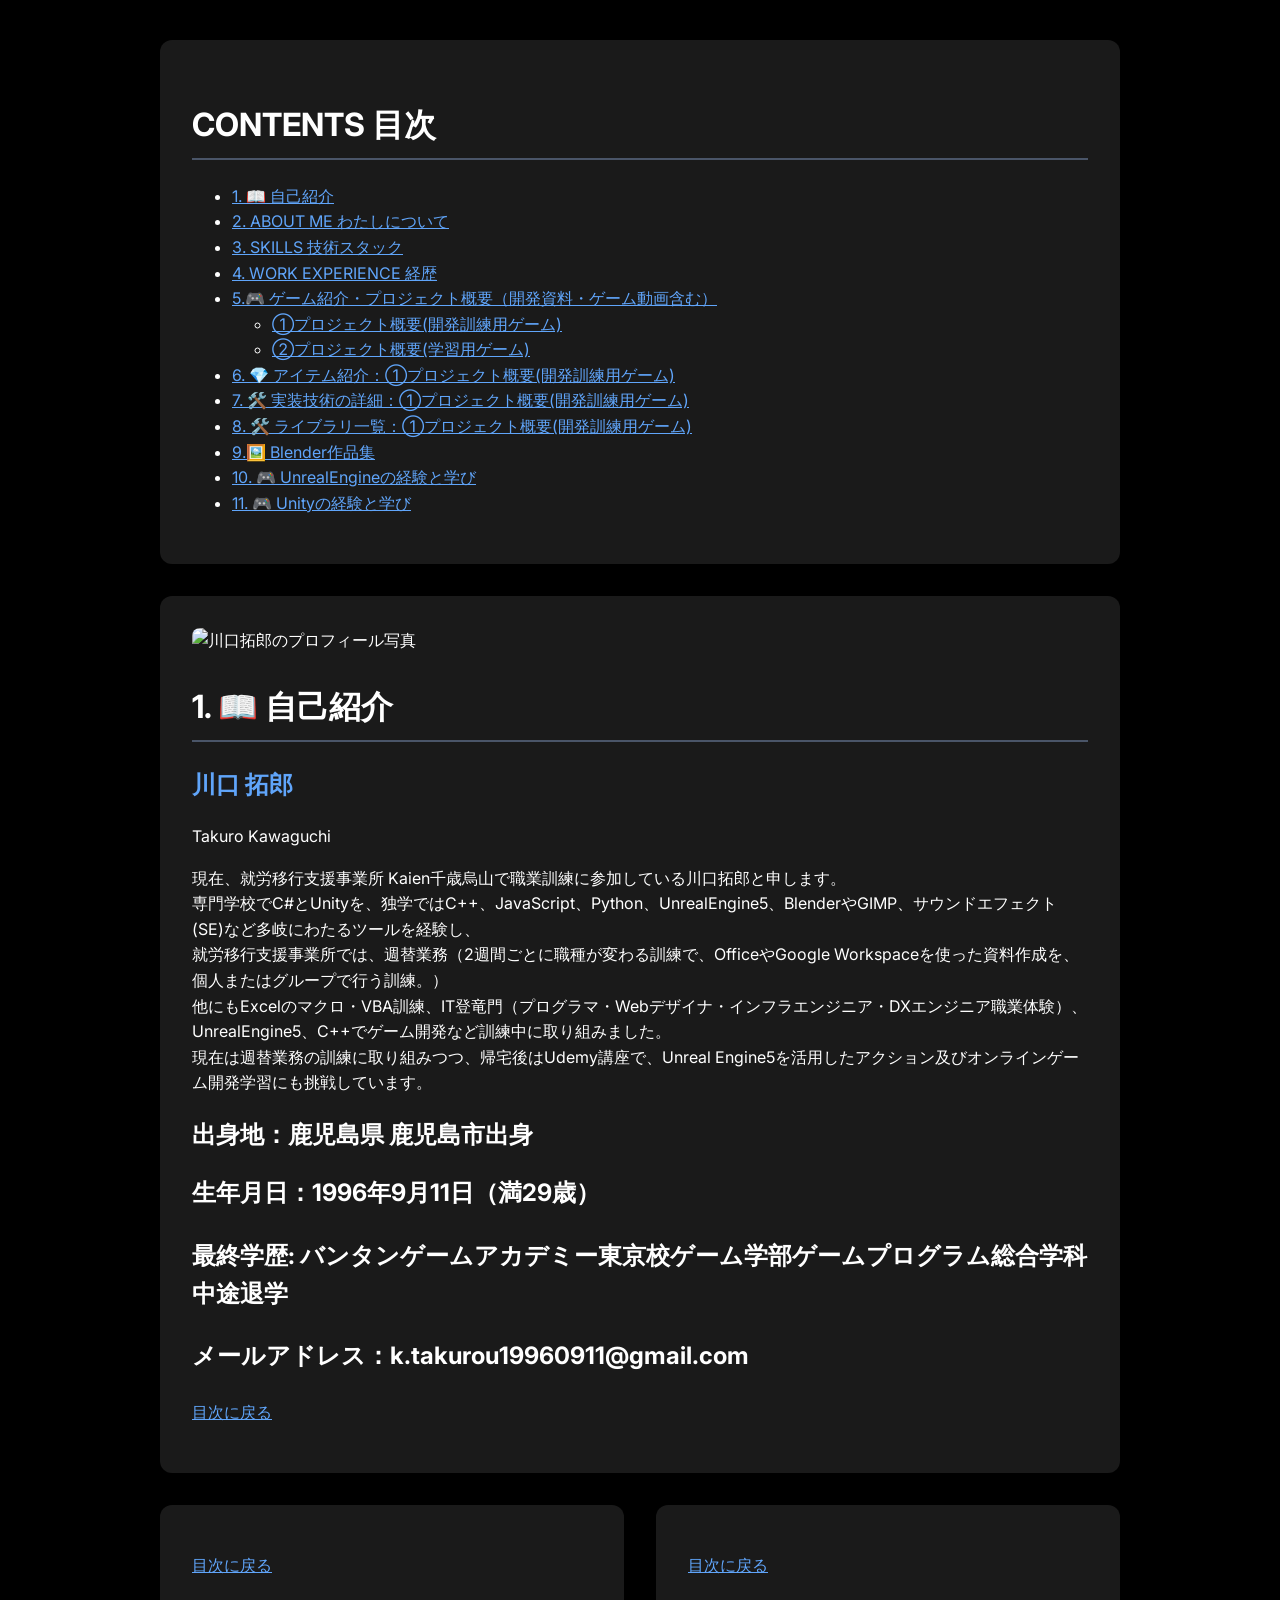
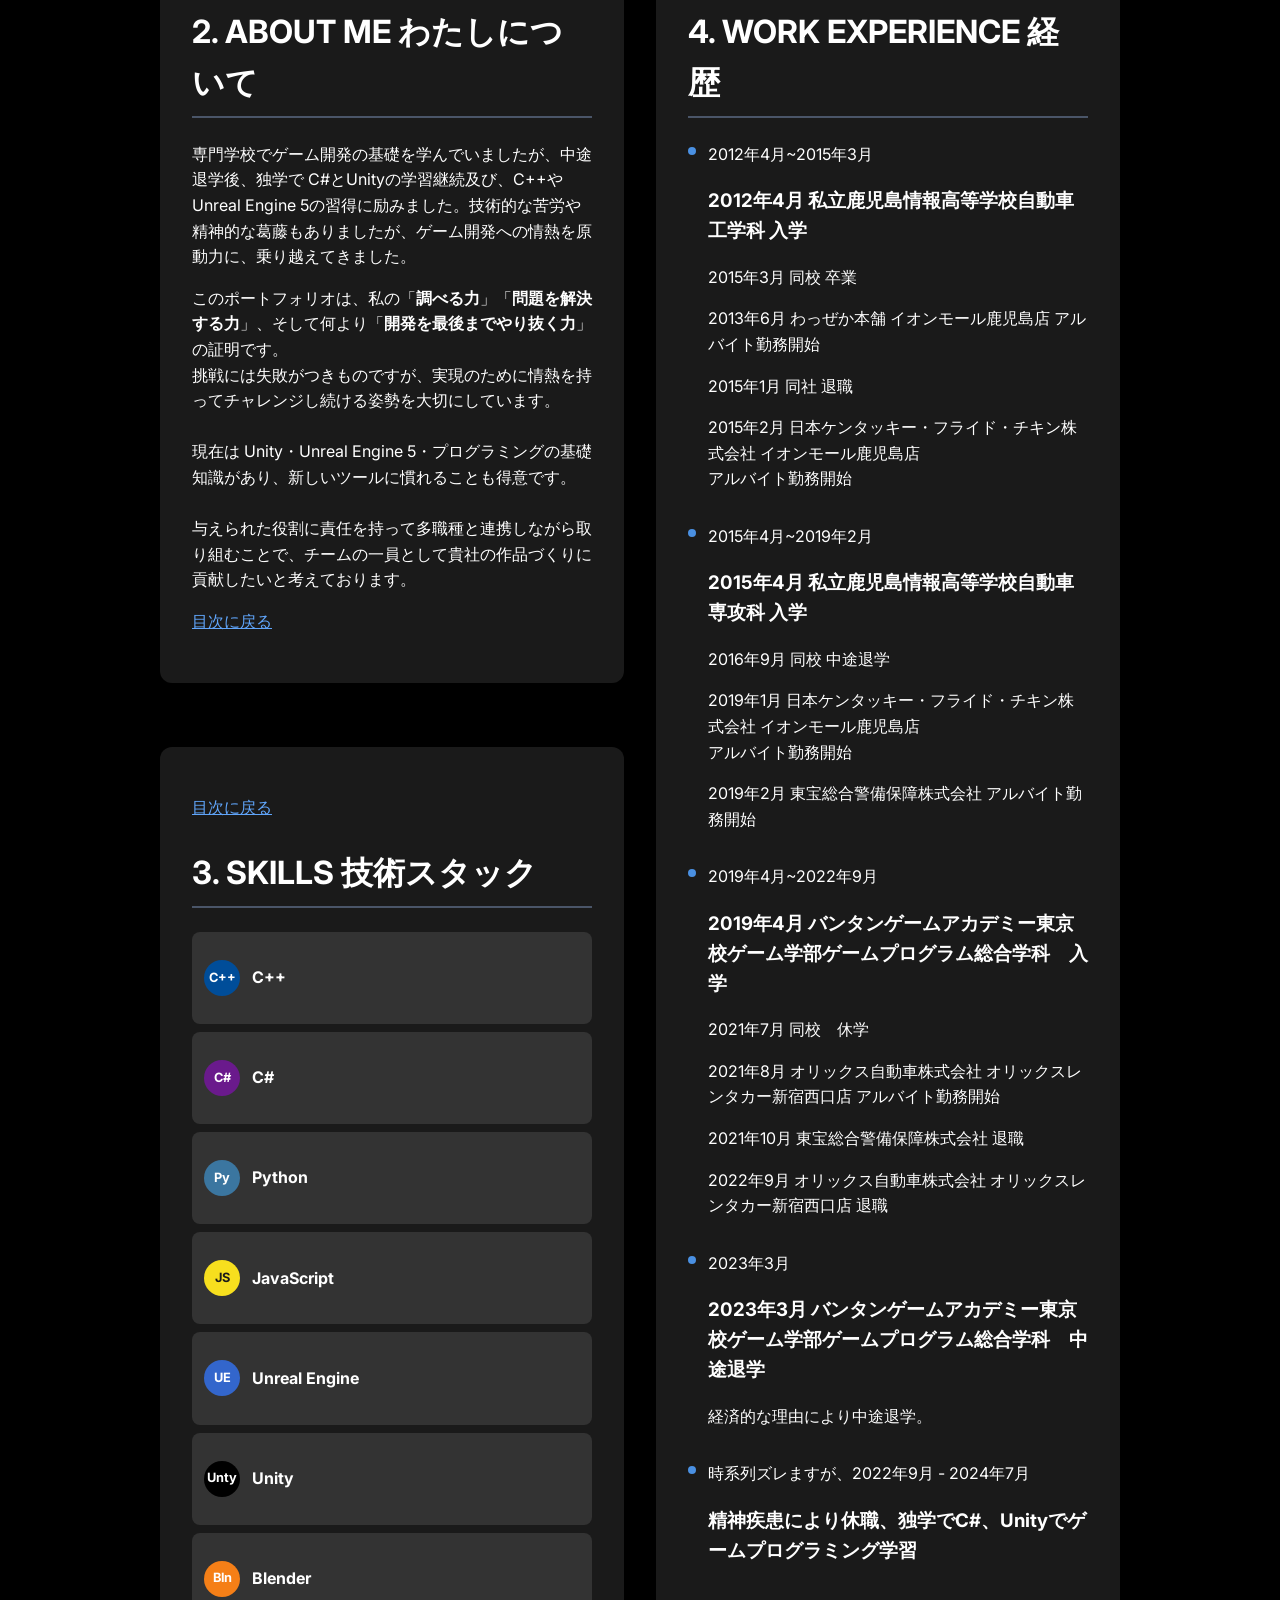
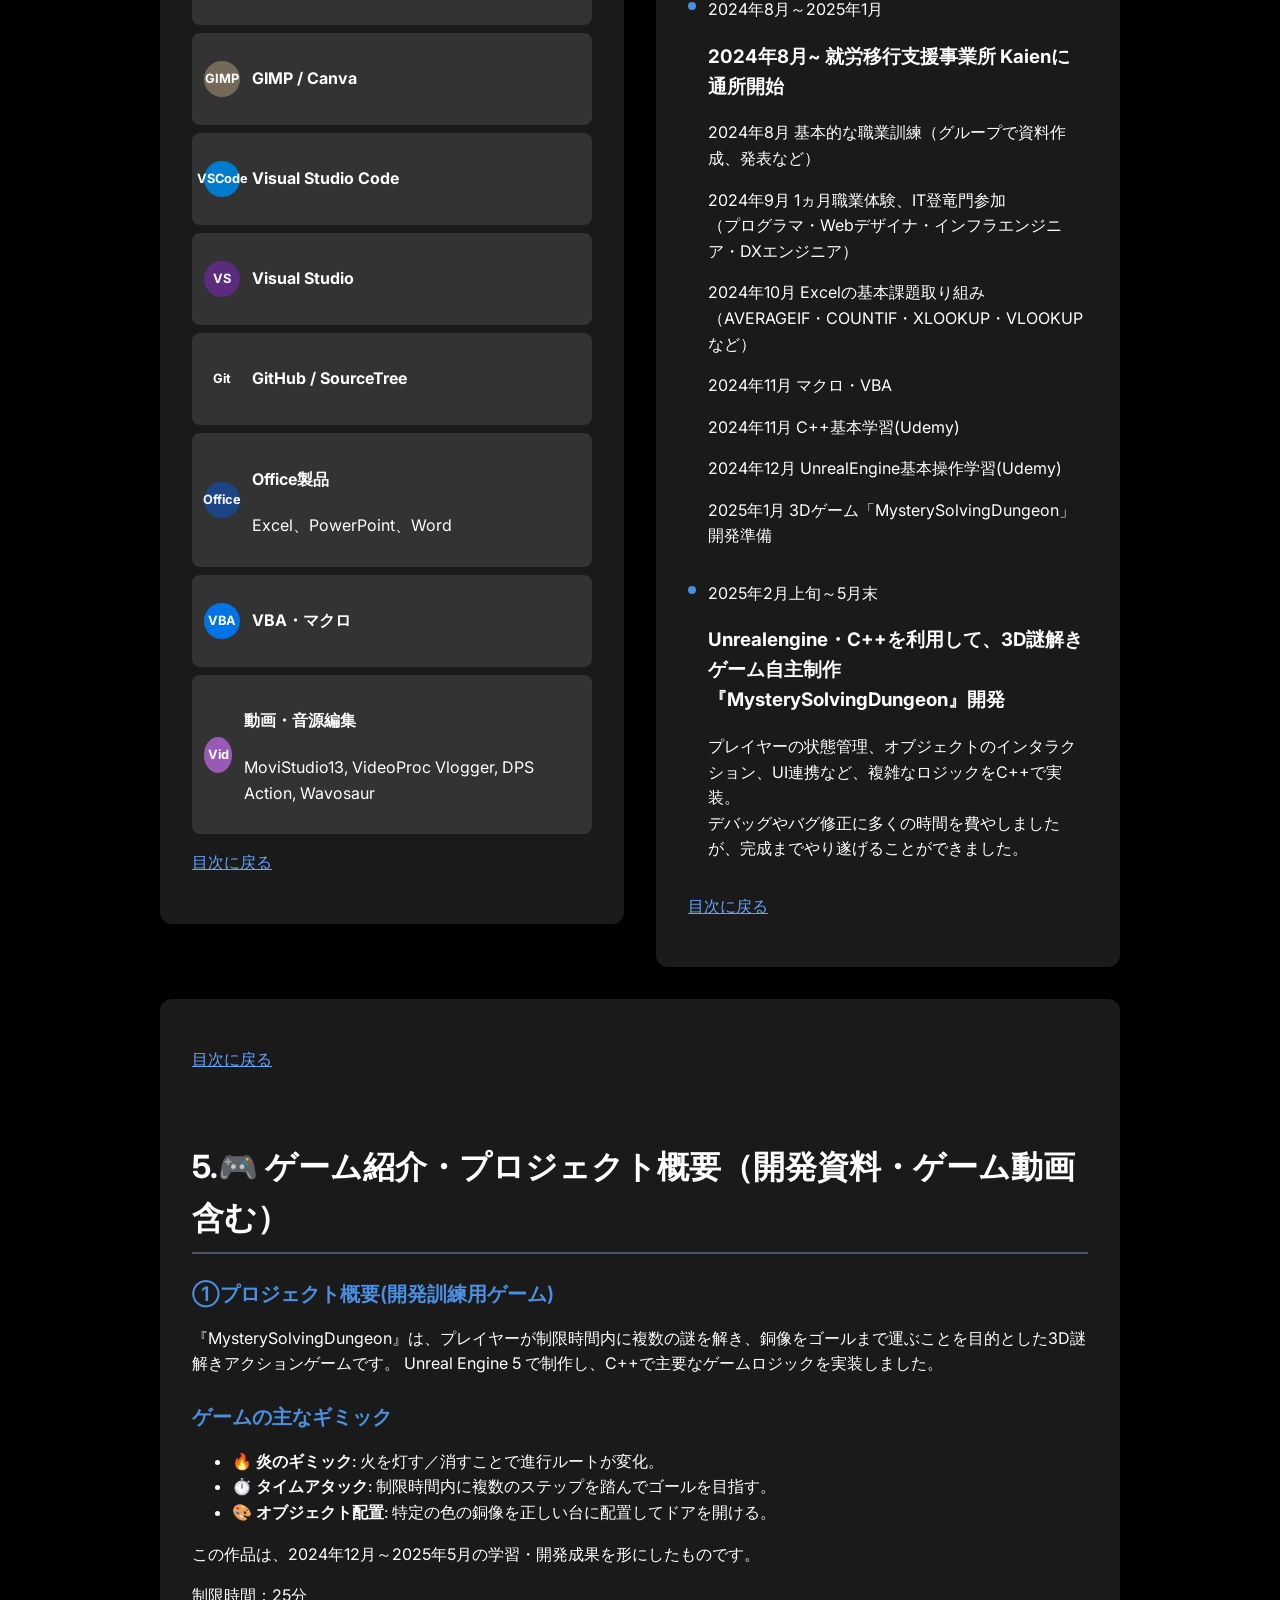
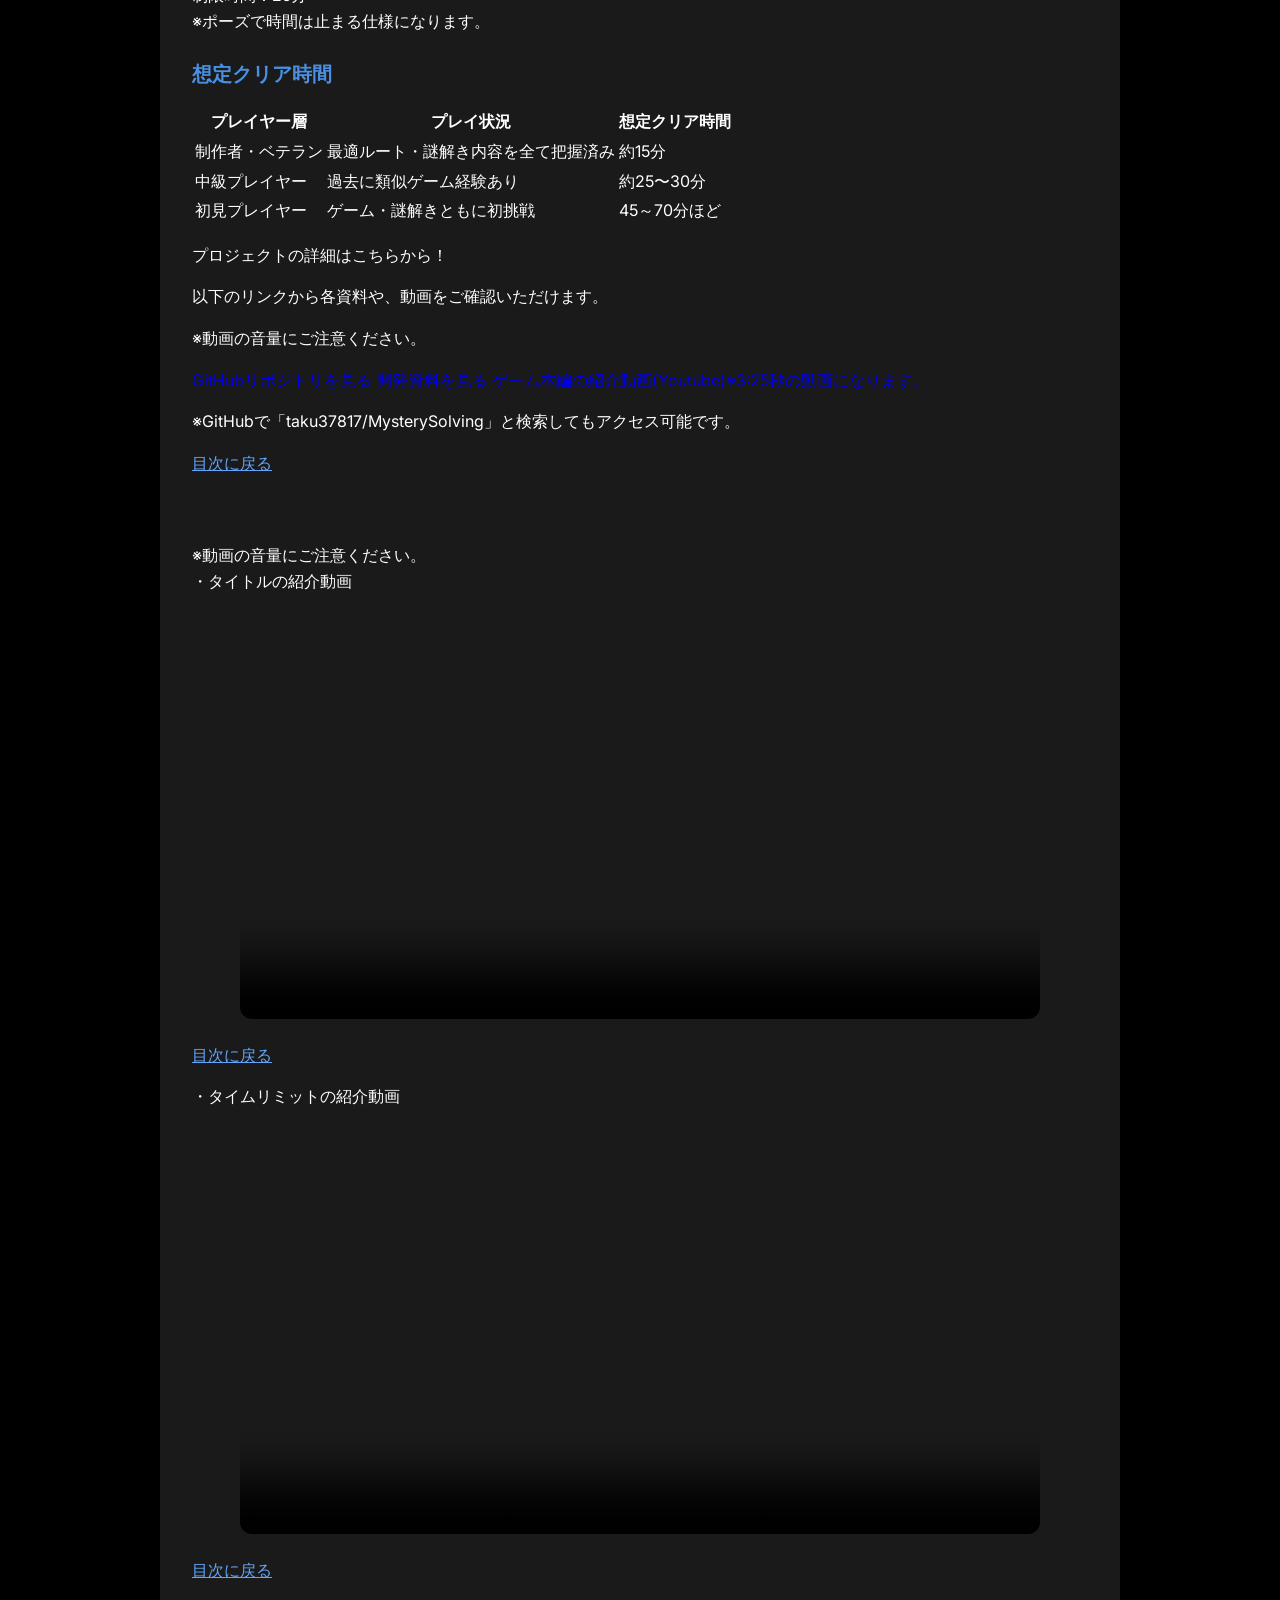
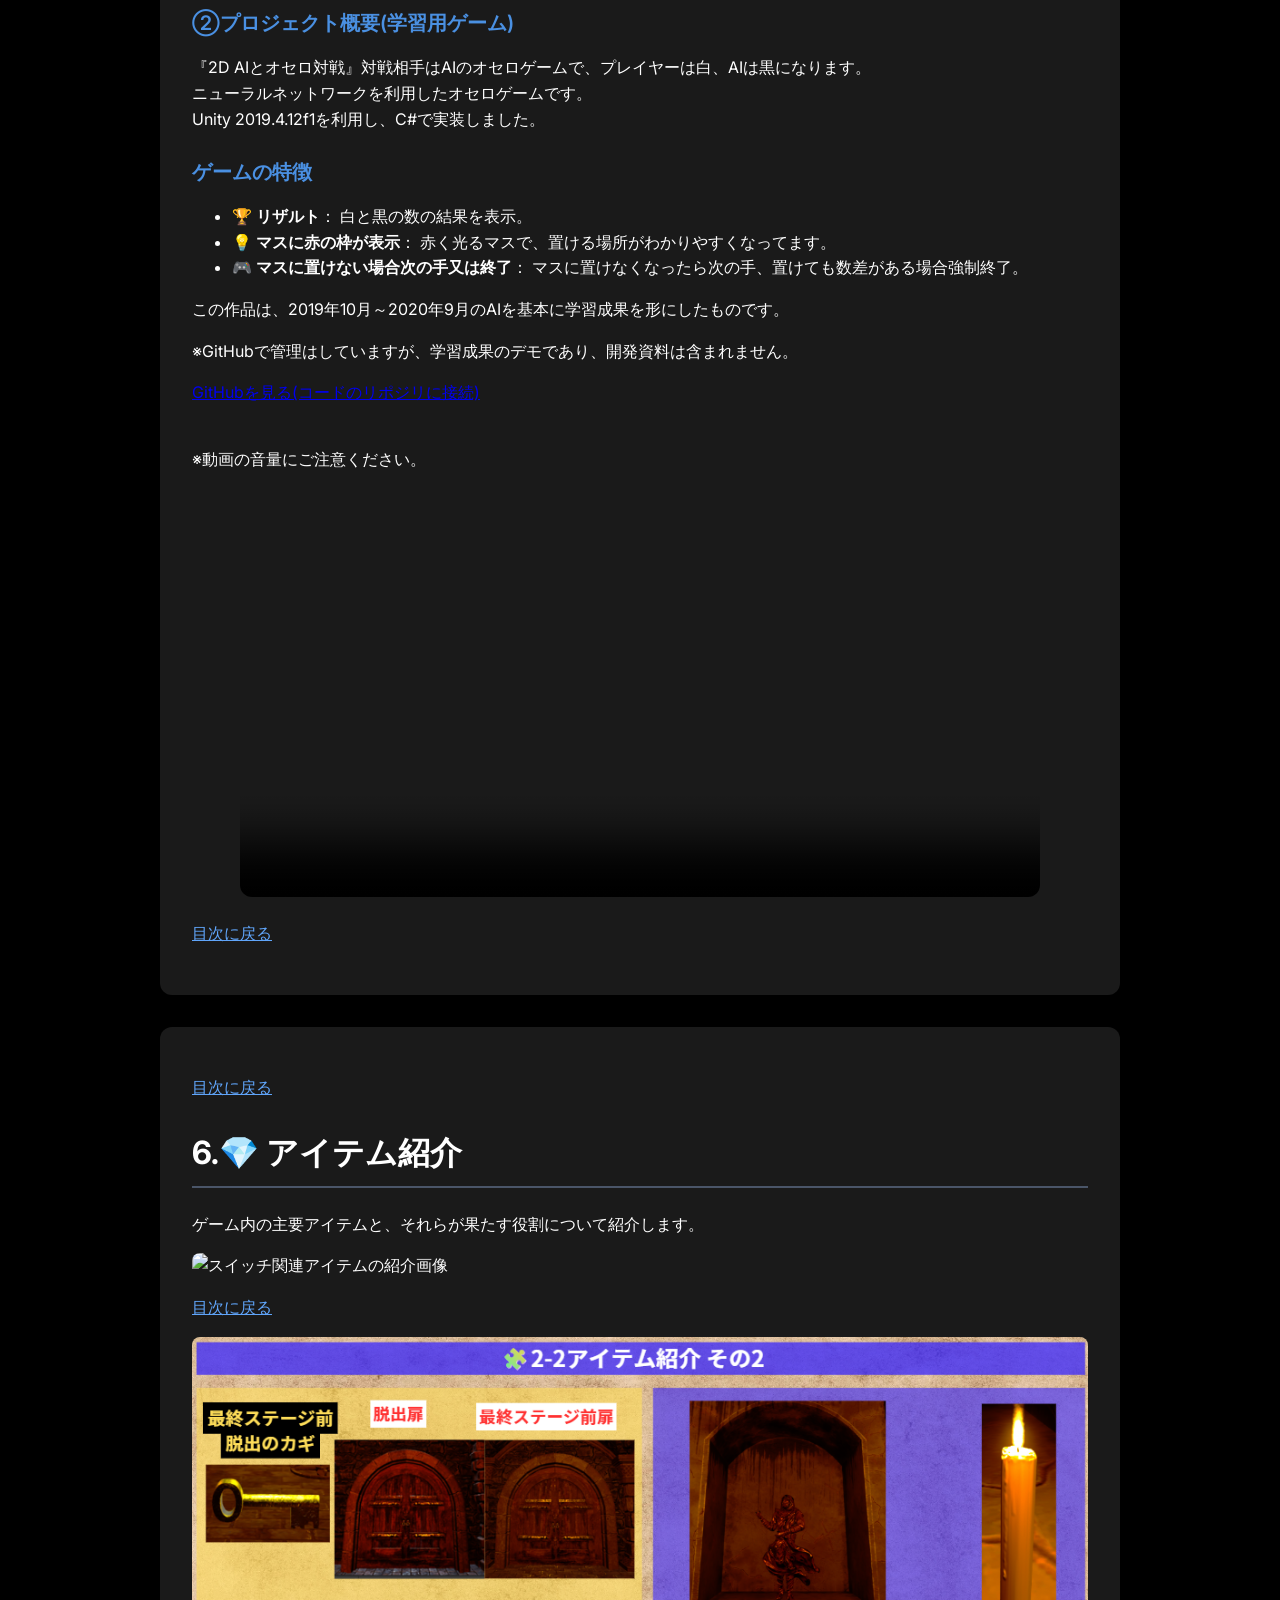
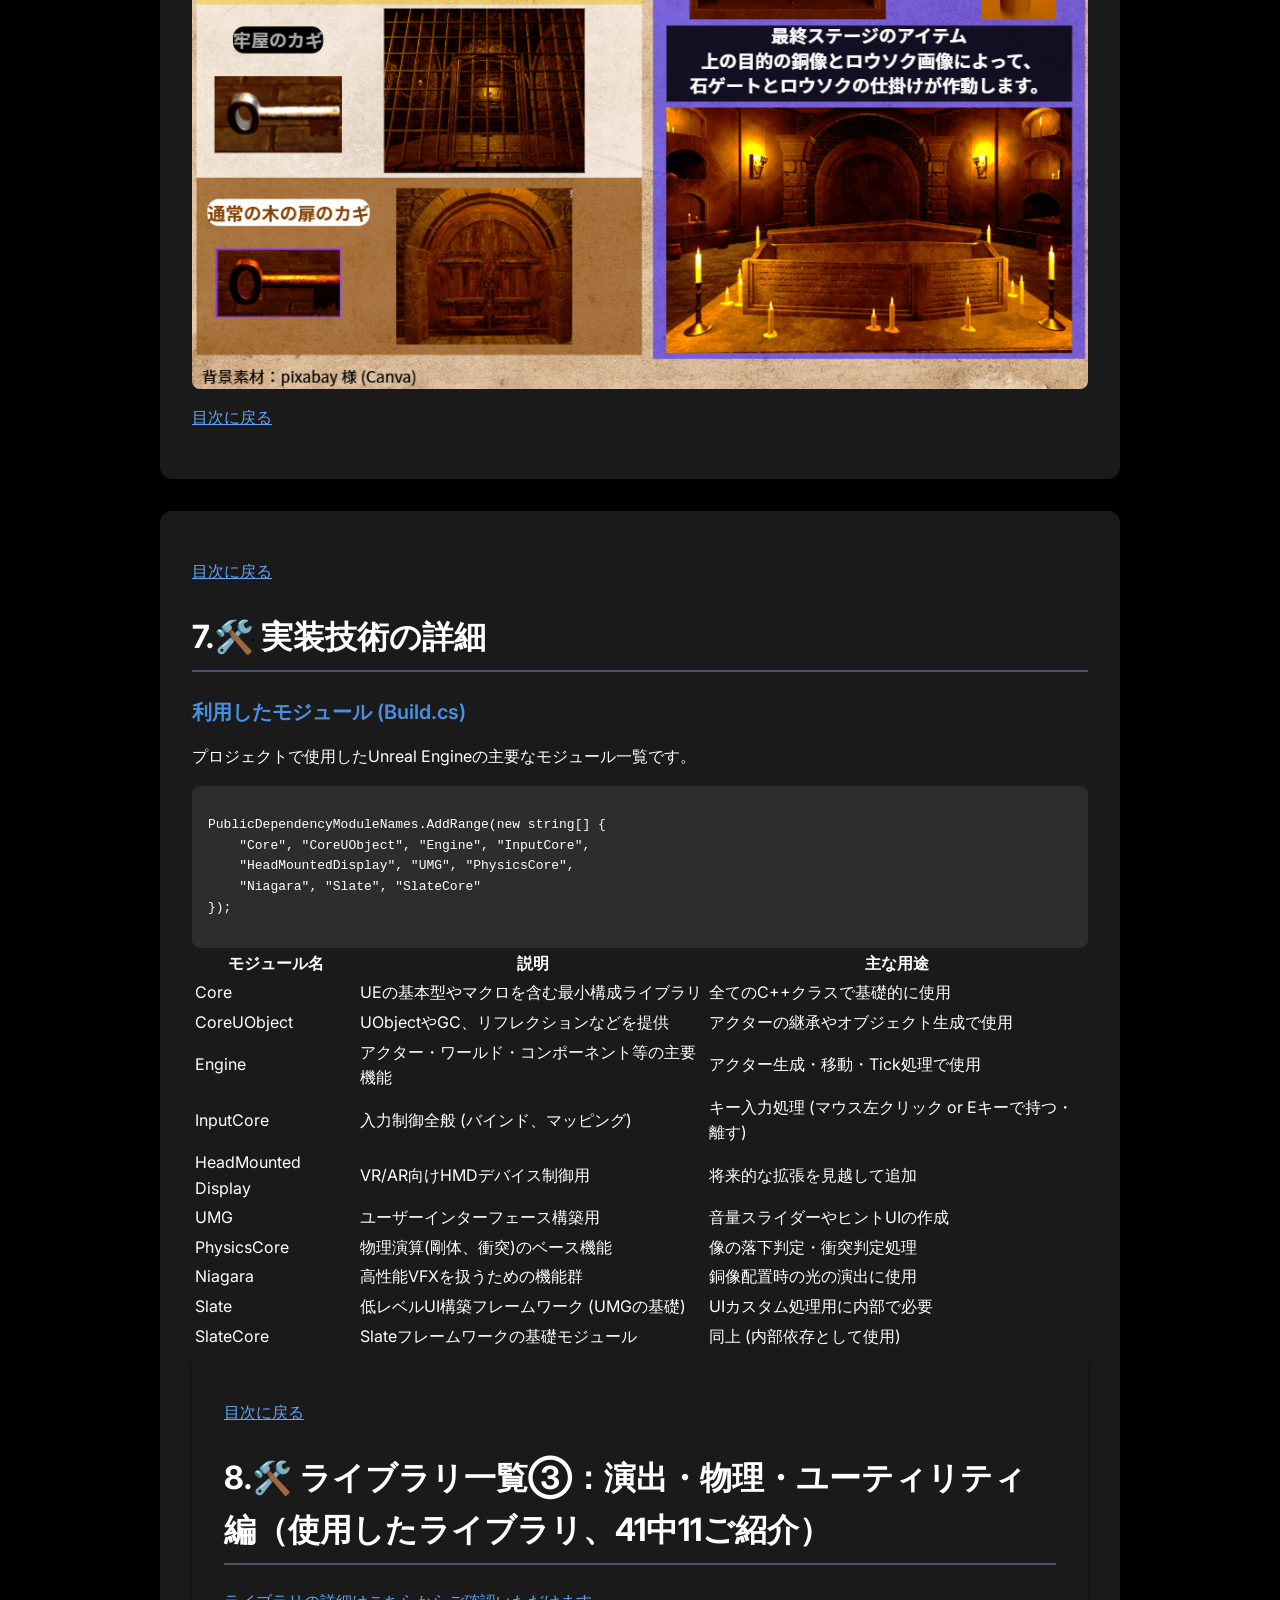
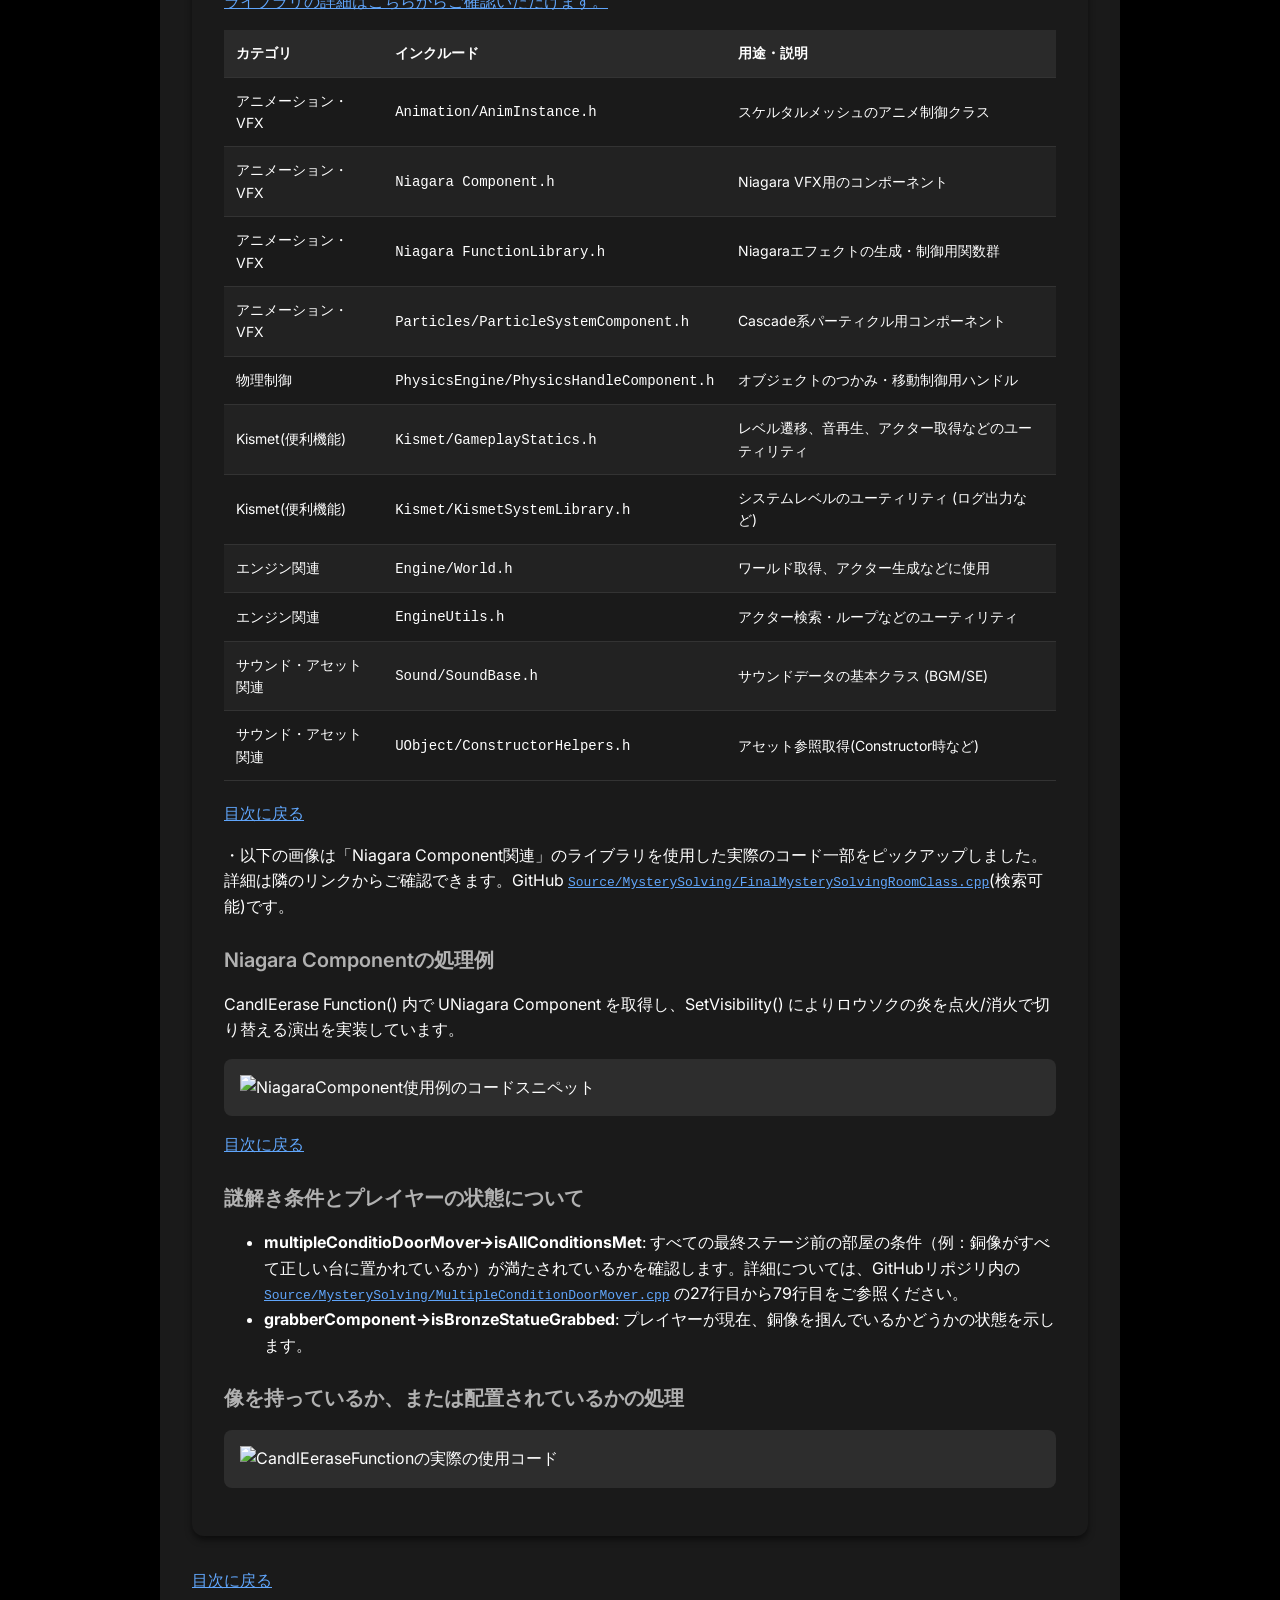
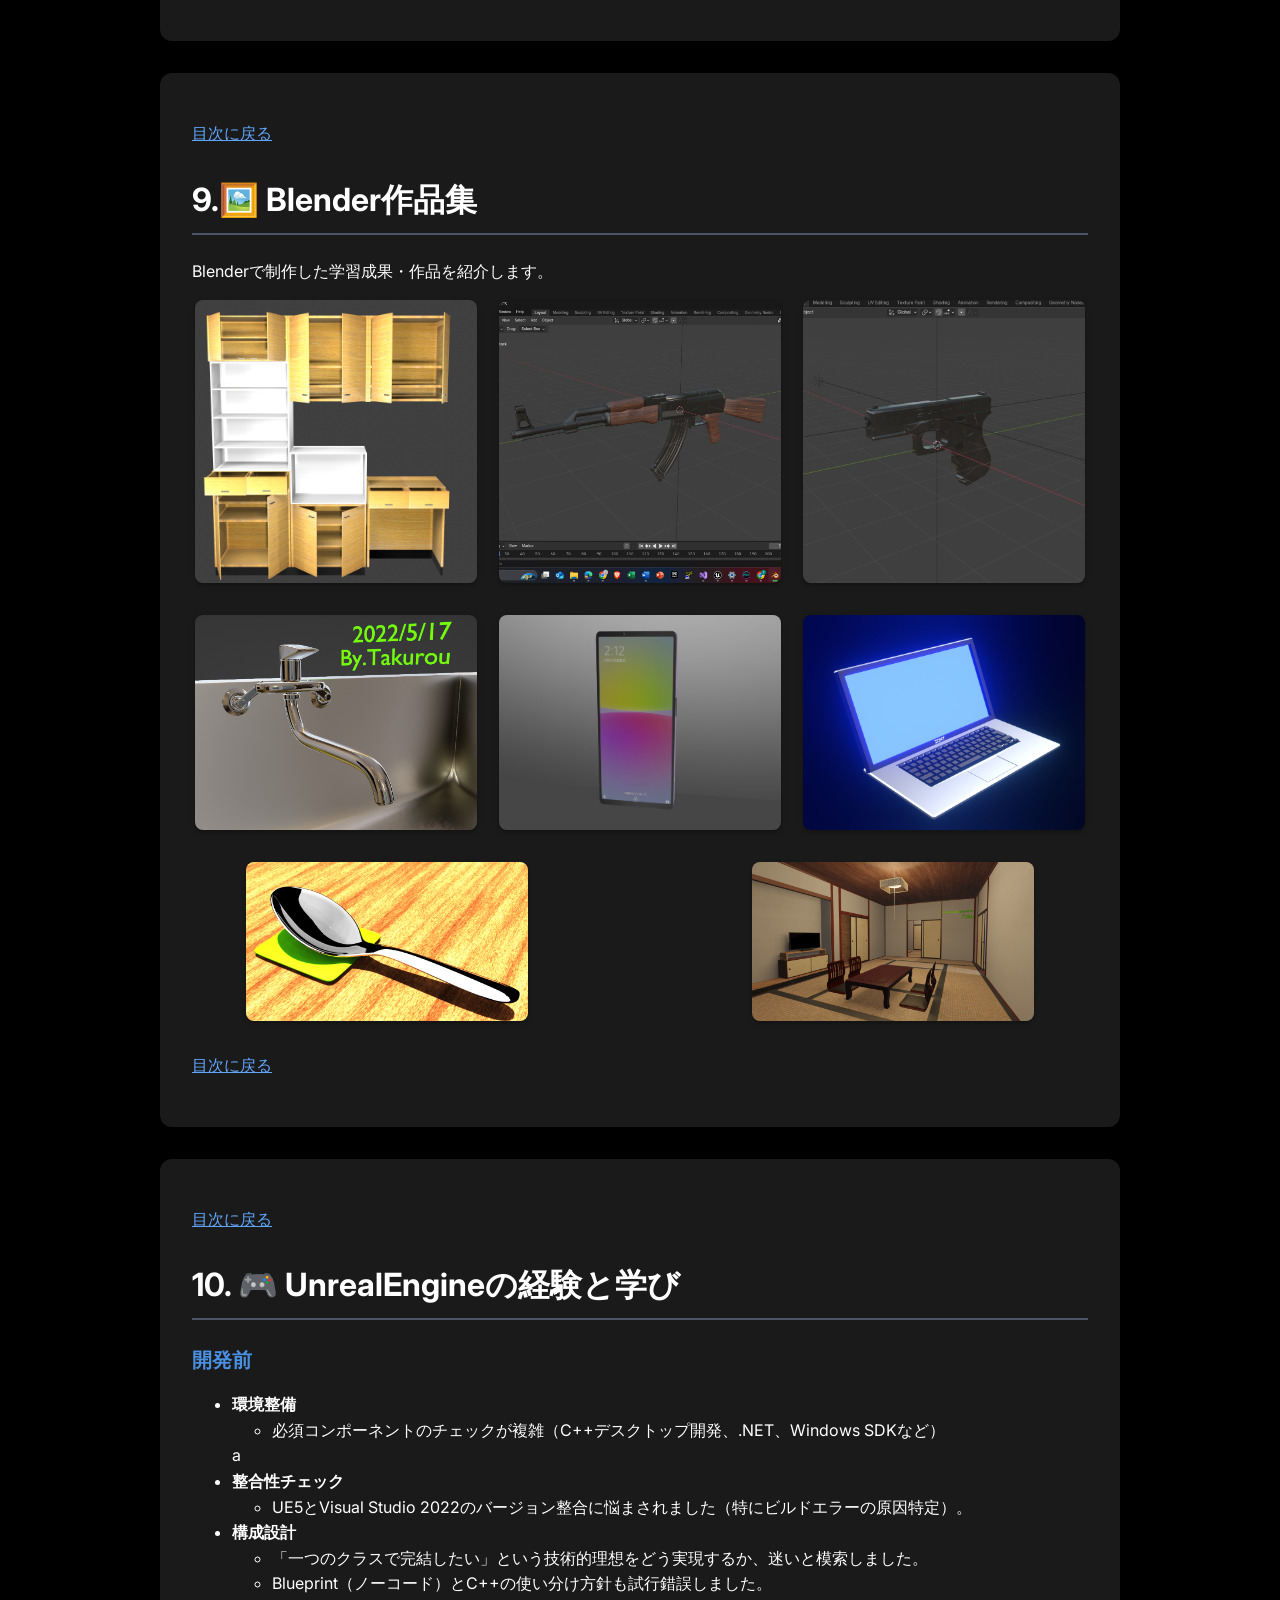
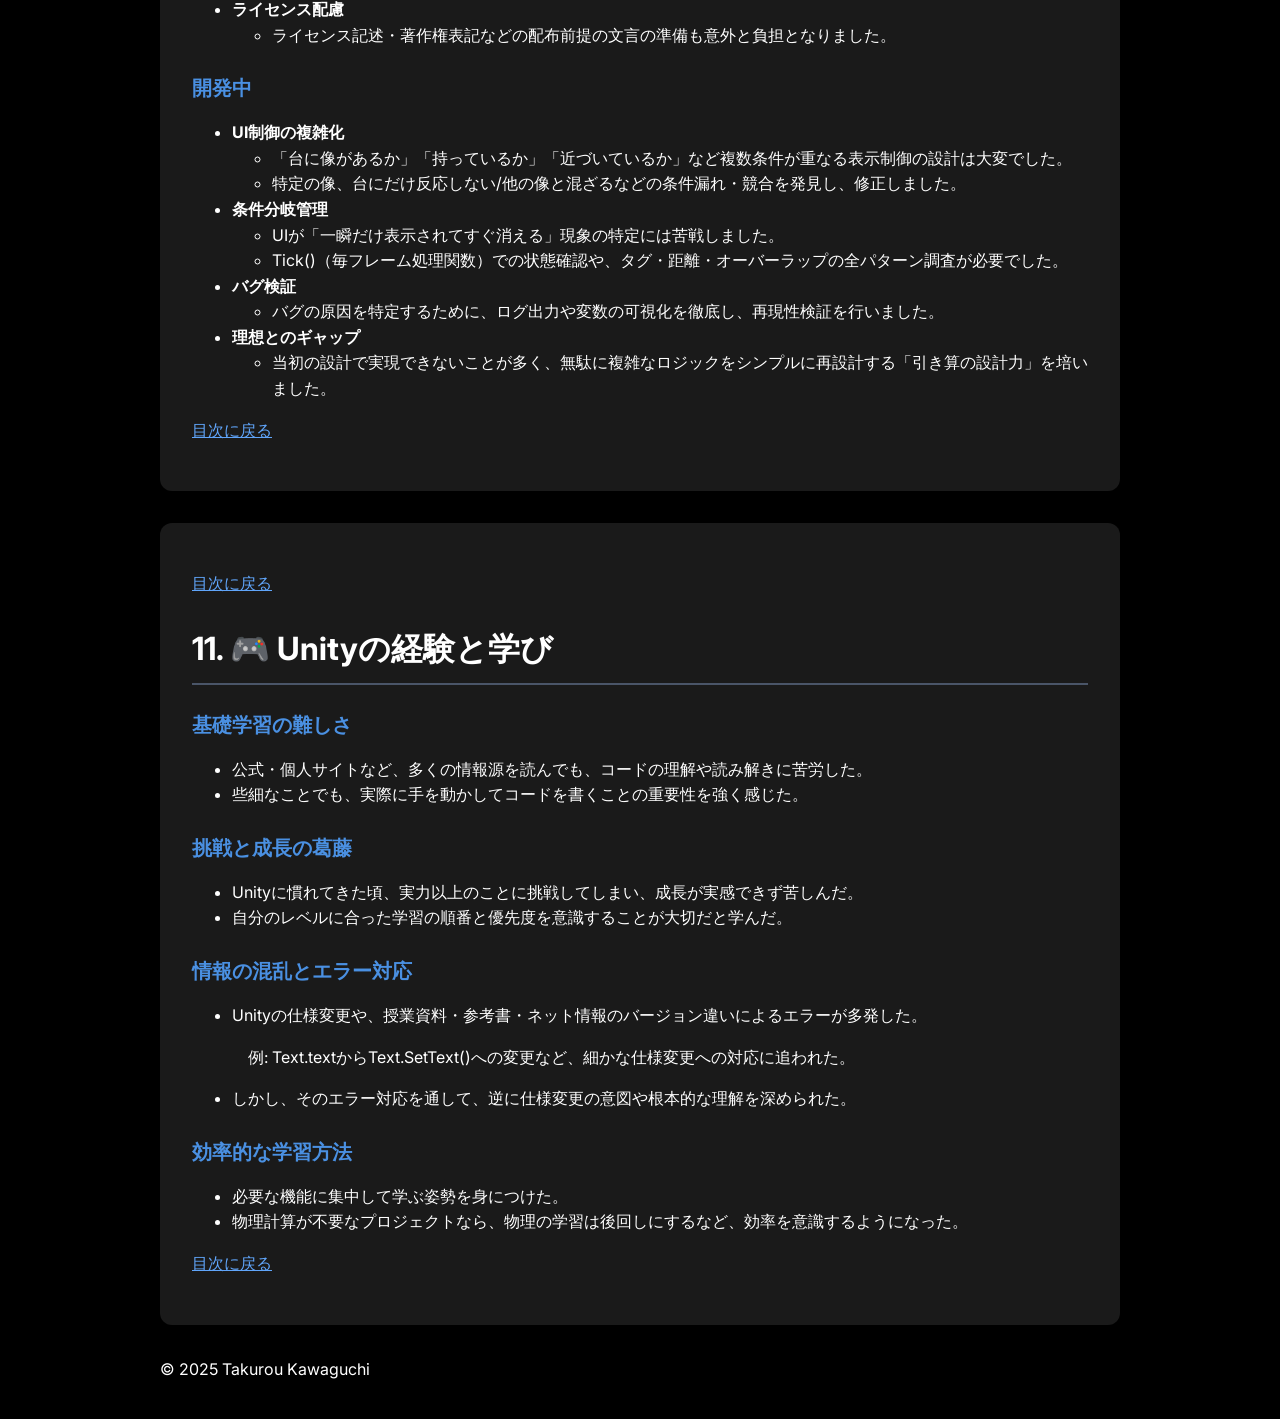
==== index.html @ 6ed69998 "Update index.html" ====
<!DOCTYPE html>
<html lang="ja">
<head>
    <meta charset="UTF-8">
    <meta name="viewport" content="width=device-width, initial-scale=1.0">
    <title>川口 拓郎 - ゲームプログラマーポートフォリオ</title>
    <script src="https://cdn.tailwindcss.com"></script>
    <link href="https://fonts.googleapis.com/css2?family=Inter:wght@400;600;700&display=swap" rel="stylesheet">
    <link rel="stylesheet" href="style.css">
</head>

<body class="bg-gray-900 text-gray-200 min-h-screen py-12 px-4">
    <div class="container">
        <section class="section" id="table-of-contents">
            <h2 class="section-title">CONTENTS <span class="text-base text-gray-400 ml-2">目次</span></h2>
            <nav>
                <ul class="list-disc list-inside space-y-2 ml-4">
                    <li><a href="#header-profile" class="text-blue-400 hover:underline">1. 📖 自己紹介</a></li>
                    <li><a href="#about-me" class="text-blue-400 hover:underline">2. ABOUT ME <span class="text-base text-gray-400 ml-2">わたしについて</span></a></li>
                    <li><a href="#skills" class="text-blue-400 hover:underline">3. SKILLS <span class="text-base text-gray-400 ml-2">技術スタック</span></a></li>
                    <li><a href="#work-experience" class="text-blue-400 hover:underline">4. WORK EXPERIENCE <span class="text-base text-gray-400 ml-2">経歴</span></a></li>
                    <li><a href="#section-game-intro" class="text-blue-400 hover:underline">5.🎮 ゲーム紹介・プロジェクト概要（開発資料・ゲーム動画含む）</a></li>
                        <ul class="list-disc list-inside ml-8 mt-2 space-y-1">
                            <li><a href="#game-dev-project" class="text-blue-400 hover:underline">①プロジェクト概要(開発訓練用ゲーム)</a></li>
                            <li><a href="#game-learning-project" class="text-blue-400 hover:underline">②プロジェクト概要(学習用ゲーム)</a></li>
                        </ul>
                    <li><a href="#item-introduction" class="text-blue-400 hover:underline">6. 💎 アイテム紹介：①プロジェクト概要(開発訓練用ゲーム)</a></li>
                    <li><a href="#modules-used" class="text-blue-400 hover:underline">7. 🛠️ 実装技術の詳細：①プロジェクト概要(開発訓練用ゲーム)</a></li>
                    <li><a href="#library-list" class="text-blue-400 hover:underline">8. 🛠️ ライブラリ一覧：①プロジェクト概要(開発訓練用ゲーム)</a></li>
       		    <li><a href="#blender-portfolio" class="text-blue-400 hover:underline">9.🖼️ Blender作品集</a></li>
                    <li><a href="#ue-experience-learning" class="text-blue-400 hover:underline">10. 🎮 UnrealEngineの経験と学び</a></li>
                    <li><a href="#unity-experience-learning" class="text-blue-400 hover:underline">11. 🎮 Unityの経験と学び</a></li>
                </ul>
            </nav>
        </section>

        <section class="section" id="header-profile">
            <img src="Image/証明写真_履歴書用_3.jpg" alt="川口拓郎のプロフィール写真" class="w-40 h-40 rounded-full object-cover shadow-xl border-4 border-blue-400 md:mr-8 md:mb-0 mb-4">
            <div class="flex-1">
                <h2 class="section-title">1. 📖 自己紹介</h2>
                <h1 class="text-4xl font-extrabold text-blue-400 mb-2">川口 拓郎</h1>
                <p class="text-xl font-light text-gray-300 mb-4">Takuro Kawaguchi</p>
               <div class="bg-black text-white p-5 rounded-md">
                    <p class="text-base">
                        現在、就労移行支援事業所 Kaien千歳烏山で職業訓練に参加している川口拓郎と申します。
                        <br>専門学校でC#とUnityを、独学ではC++、JavaScript、Python、UnrealEngine5、BlenderやGIMP、サウンドエフェクト(SE)など多岐にわたるツールを経験し、
						<br>就労移行支援事業所では、週替業務（2週間ごとに職種が変わる訓練で、OfficeやGoogle Workspaceを使った資料作成を、個人またはグループで行う訓練。）
						<br>他にもExcelのマクロ・VBA訓練、IT登竜門（プログラマ・Webデザイナ・インフラエンジニア・DXエンジニア職業体験）、UnrealEngine5、C++でゲーム開発など訓練中に取り組みました。
						<br>現在は週替業務の訓練に取り組みつつ、帰宅後はUdemy講座で、Unreal Engine5を活用したアクション及びオンラインゲーム開発学習にも挑戦しています。
                    </p>
                </div>
                <div class="mt-5 text-gray-300 text-sm space-y-1"> 
                    <h2>出身地：鹿児島県 鹿児島市出身<h2>
                    <h2>生年月日：1996年9月11日（満29歳）<h2>
                    <p>最終学歴: バンタンゲームアカデミー東京校ゲーム学部ゲームプログラム総合学科　中途退学</p>
                    <p>メールアドレス：k.takurou19960911@gmail.com</p>
                </div>
            </div>
            <p class="mt-8 text-right"><a href="#table-of-contents" class="text-blue-400 hover:underline">目次に戻る</a></p>
        </section>

        <div class="main-content">
            <div class="left-panel">
                <section class="section" id="about-me">
                    <p class="mt-8 text-right"><a href="#table-of-contents" class="text-blue-400 hover:underline">目次に戻る</a></p>
                    <h2 class="section-title">2. ABOUT ME <span class="text-base text-gray-400 ml-2">わたしについて</span></h2>
                    <div class="text-gray-300 leading-relaxed text-sm md:text-base space-y-3">
                        <p>
                            専門学校でゲーム開発の基礎を学んでいましたが、中途退学後、独学で
                            C#とUnityの学習継続及び、C++やUnreal Engine 5の習得に励みました。技術的な苦労や精神的な葛藤もありましたが、ゲーム開発への情熱を原動力に、乗り越えてきました。 
                        </p>
                        <p>
                            このポートフォリオは、私の「<strong>調べる力</strong>」「<strong>問題を解決する力</strong>」、そして何より「<strong>開発を最後までやり抜く力</strong>」の証明です。
							<br>挑戦には失敗がつきものですが、実現のために情熱を持ってチャレンジし続ける姿勢を大切にしています。</br>
							<br>現在は Unity・Unreal Engine 5・プログラミングの基礎知識があり、新しいツールに慣れることも得意です。</br>
							<br>与えられた役割に責任を持って多職種と連携しながら取り組むことで、チームの一員として貴社の作品づくりに貢献したいと考えております。</br>
                        </p>
                    </div>
                    <p class="mt-8 text-right"><a href="#table-of-contents" class="text-blue-400 hover:underline">目次に戻る</a></p>
                </section>
                
                <section class="section" id="skills">
                    <p class="mt-8 text-right"><a href="#table-of-contents" class="text-blue-400 hover:underline">目次に戻る</a></p>
                    <h2 class="section-title">3. SKILLS <span class="text-base text-gray-400 ml-2">技術スタック</span></h2>
                    <div class="grid grid-cols-1 md:grid-cols-2 gap-4">
                        <div class="skill-item">
                            <div class="skill-icon bg-cpp">C++</div>
                            <div>
                                <h4 class="font-semibold">C++ <span class="text-xs text-gray-400"></span></h4>
                            </div>
                        </div>
                        <div class="skill-item">
                            <div class="skill-icon bg-cs">C#</div>
                            <div>
                                <h4 class="font-semibold">C# <span class="text-xs text-gray-400"></span></h4>
                            </div>
                        </div>
                        <div class="skill-item">
                            <div class="skill-icon bg-py">Py</div>
                            <div>
                                <h4 class="font-semibold">Python <span class="text-xs text-gray-400"></span></h4>
                            </div>
                        </div>
                        <div class="skill-item">
                            <div class="skill-icon bg-js">JS</div>
                            <div>
                                <h4 class="font-semibold">JavaScript <span class="text-xs text-gray-400"></span></h4>
                            </div>
                        </div>
                        <div class="skill-item">
                            <div class="skill-icon bg-ue">UE</div>
                            <div>
                                <h4 class="font-semibold">Unreal Engine</h4>
                            </div>
                        </div>
                        <div class="skill-item">
                            <div class="skill-icon bg-unity">Unty</div>
                            <div>
                                <h4 class="font-semibold">Unity <span class="text-xs text-gray-400"></span></h4>
                            </div>
                        </div>
                        <div class="skill-item">
                            <div class="skill-icon bg-blender">Bln</div>
                            <div>
                                <h4 class="font-semibold">Blender</h4>
                            </div>
                        </div>
                        <div class="skill-item">
                            <div class="skill-icon bg-gimp">GIMP</div>
                            <div>
                                <h4 class="font-semibold">GIMP / Canva</h4>
                            </div>
                        </div>
                        <div class="skill-item">
                            <div class="skill-icon bg-vsc">VSCode</div>
                            <div>
                                <h4 class="font-semibold">Visual Studio Code <span class="text-xs text-gray-400"></span></h4>
                            </div>
                        </div>
                        <div class="skill-item">
                            <div class="skill-icon bg-vs">VS</div>
                            <div>
                                <h4 class="font-semibold">Visual Studio <span class="text-xs text-gray-400"></span></h4>
                            </div>
                        </div>
                        <div class="skill-item">
                            <div class="skill-icon bg-git">Git</div>
                            <div>
                                <h4 class="font-semibold">GitHub / SourceTree <span class="text-xs text-gray-400"></span></h4>
                            </div>
                        </div>
                        <div class="skill-item">
                            <div class="skill-icon bg-office">Office</div>
                            <div>
                                <h4 class="font-semibold">Office製品</h4>
                                <p class="text-xs text-gray-400">Excel、PowerPoint、Word</p>
                            </div>
                        </div>
                        <div class="skill-item">
                            <div class="skill-icon bg-vba">VBA</div>
                            <div>
                                <h4 class="font-semibold">VBA・マクロ</h4>
                            </div>
                        </div>
                        <div class="skill-item">
                            <div class="skill-icon bg-video">Vid</div>
                            <div>
                                <h4 class="font-semibold">動画・音源編集</h4>
                                <p class="text-xs text-gray-400">MoviStudio13, VideoProc Vlogger, DPS Action, Wavosaur</p>
                            </div>
                        </div>
                    </div>
                    <p class="mt-8 text-right"><a href="#table-of-contents" class="text-blue-400 hover:underline">目次に戻る</a></p>
                </section>
            </div>

            <div class="right-panel">
                <section class="section" id="work-experience">
                    <p class="mt-8 text-right"><a href="#table-of-contents" class="text-blue-400 hover:underline">目次に戻る</a></p>
                    <h2 class="section-title">4. WORK EXPERIENCE <span class="text-base text-gray-400 ml-2">経歴</span></h2>
                    <div class="relative pl-6 border-l-4 border-gray-600">
                        <div class="timeline-item">
                            <div class="timeline-marker"></div>
                            <p class="text-sm text-gray-400">2012年4月~2015年3月</p>
                            <h3 class="font-bold text-blue-300 text-lg">2012年4月 私立鹿児島情報高等学校自動車工学科 入学</h3>
                            <p class="text-gray-300 text-sm">2015年3月 同校 卒業</p>
                            <p class="text-gray-300 text-sm">2013年6月 わっぜか本舗 イオンモール鹿児島店 アルバイト勤務開始</p>
                            <p class="text-gray-300 text-sm">2015年1月 同社 退職</p>
                            <p class="text-gray-300 text-sm">2015年2月 日本ケンタッキー・フライド・チキン株式会社 イオンモール鹿児島店<br> アルバイト勤務開始</p>
                        </div>
                          <div class="timeline-item">
                            <div class="timeline-marker"></div>
                            <p class="text-sm text-gray-400">2015年4月~2019年2月</p>
                            <h3 class="font-bold text-blue-300 text-lg">2015年4月 私立鹿児島情報高等学校自動車専攻科 入学</h3>
                            <p class="text-gray-300 text-sm">2016年9月 同校 中途退学</p>
                            <p class="text-gray-300 text-sm">2019年1月 日本ケンタッキー・フライド・チキン株式会社 イオンモール鹿児島店<br> アルバイト勤務開始 </p>
                            <p class="text-gray-300 text-sm">2019年2月 東宝総合警備保障株式会社 アルバイト勤務開始</p>
                        </div>
                        <div class="timeline-item">
                            <div class="timeline-marker"></div>
                            <p class="text-sm text-gray-400">2019年4月~2022年9月</p>
                            <h3 class="font-bold text-blue-300 text-lg">2019年4月 バンタンゲームアカデミー東京校ゲーム学部ゲームプログラム総合学科　入学</h3>
                            <p class="text-gray-300 text-sm">2021年7月 同校　休学</p>
                            <p class="text-gray-300 text-sm">2021年8月 オリックス自動車株式会社 オリックスレンタカー新宿西口店 アルバイト勤務開始</p>
                            <p class="text-gray-300 text-sm">2021年10月 東宝総合警備保障株式会社 退職</p>
                            <p class="text-gray-300 text-sm">2022年9月 オリックス自動車株式会社 オリックスレンタカー新宿西口店 退職</p>
                        </div>
                        <div class="timeline-item">
                            <div class="timeline-marker"></div>
                            <p class="text-sm text-gray-400">2023年3月</p>
                            <h3 class="font-bold text-blue-300 text-lg">2023年3月 バンタンゲームアカデミー東京校ゲーム学部ゲームプログラム総合学科　中途退学</h3>
                            <p class="text-gray-300 text-sm">経済的な理由により中途退学。</p>
                        </div>
                        <div class="timeline-item">
                            <div class="timeline-marker"></div>
                            <p class="text-sm text-gray-400">時系列ズレますが、2022年9月 - 2024年7月</p>
                            <h3 class="font-bold text-blue-300 text-lg">精神疾患により休職、独学でC#、Unityでゲームプログラミング学習</h3>
                            </p>
                        </div>
                        <div class="timeline-item">
                            <div class="timeline-marker"></div>
                            <p class="text-sm text-gray-400">2024年8月～2025年1月</p>
                            <h3 class="font-bold text-blue-300 text-lg">2024年8月~ 就労移行支援事業所 Kaienに通所開始</h3>
                            <p class="text-sm text-gray-400">2024年8月 基本的な職業訓練（グループで資料作成、発表など） </p>
                           <p class="text-sm text-gray-400">2024年9月 1ヵ月職業体験、IT登竜門参加<br>（プログラマ・Webデザイナ・インフラエンジニア・DXエンジニア） </p>
                            <p class="text-sm text-gray-400">2024年10月 Excelの基本課題取り組み（AVERAGEIF・COUNTIF・XLOOKUP・VLOOKUPなど）</p>
                            <p class="text-sm text-gray-400">2024年11月 マクロ・VBA</p>
                            <p class="text-sm text-gray-400">2024年11月 C++基本学習(Udemy)</p>
                            <p class="text-sm text-gray-400">2024年12月 UnrealEngine基本操作学習(Udemy)</p>
                            <p class="text-sm text-gray-400">2025年1月 3Dゲーム「MysterySolvingDungeon」開発準備</p>
                            </p>
                        </div>
                        <div class="timeline-item">
                            <div class="timeline-marker"></div>
                            <p class="text-sm text-gray-400">2025年2月上旬～5月末</p>
                            <h3 class="font-bold text-blue-300 text-lg">Unrealengine・C++を利用して、3D謎解きゲーム自主制作『MysterySolvingDungeon』開発</h3>
                            <p class="text-gray-300 text-sm">プレイヤーの状態管理、オブジェクトのインタラクション、UI連携など、複雑なロジックをC++で実装。<br>デバッグやバグ修正に多くの時間を費やしましたが、完成までやり遂げることができました。</p>
                            
                        </div>
                    </div>
                    <p class="mt-8 text-right"><a href="#table-of-contents" class="text-blue-400 hover:underline">目次に戻る</a></p>
                </section>
            </div>
        </div>
        
        <section class="section" id="section-game-intro">
        <p class="mt-8 text-right"><a href="#table-of-contents" class="text-blue-400 hover:underline">目次に戻る</a></p><br>
        
        <h2 class="section-title">5.🎮 ゲーム紹介・プロジェクト概要（開発資料・ゲーム動画含む） </h2>
        <h3 class="subsection-title" id="game-dev-project">①プロジェクト概要(開発訓練用ゲーム)</h3>
        <p class="mb-4">
            『MysterySolvingDungeon』は、プレイヤーが制限時間内に複数の謎を解き、銅像をゴールまで運ぶことを目的とした3D謎解きアクションゲームです。
            Unreal Engine 5 で制作し、C++で主要なゲームロジックを実装しました。
        </p>
        <h3 class="subsection-title">ゲームの主なギミック</h3>
        <ul class="list-disc list-inside space-y-1 ml-4">
            <li>🔥 <b>炎のギミック</b>: 火を灯す／消すことで進行ルートが変化。</li>
            <li>⏱️ <b>タイムアタック</b>: 制限時間内に複数のステップを踏んでゴールを目指す。</li>
            <li>🎨 <b>オブジェクト配置</b>: 特定の色の銅像を正しい台に配置してドアを開ける。</li>
        </ul>
        <p class="mt-4">
            この作品は、2024年12月～2025年5月の学習・開発成果を形にしたものです。
        </p>
		<p>制限時間：25分
			<br>※ポーズで時間は止まる仕様になります。</br>
		</p>

        <h3 class="subsection-title">想定クリア時間</h3>
        <div class="table-container">
            <table class="w-full text-left">
                <thead>
                    <tr class="bg-gray-700">
                        <th class="p-4 border-b border-gray-600 rounded-tl-lg">プレイヤー層</th>
                        <th class="p-4 border-b border-gray-600">プレイ状況</th>
                        <th class="p-4 border-b border-gray-600 rounded-tr-lg">想定クリア時間</th>
                    </tr>
                </thead>
                <tbody>
                    <tr class="hover:bg-gray-700">
                        <td class="p-4 border-b border-gray-600">制作者・ベテラン</td>
                        <td class="p-4 border-b border-gray-600">最適ルート・謎解き内容を全て把握済み</td>
                        <td class="p-4 border-b border-gray-600">約15分</td>
                    </tr>
                    <tr class="hover:bg-gray-700">
                        <td class="p-4 border-b border-gray-600">中級プレイヤー</td>
                        <td class="p-4 border-b border-gray-600">過去に類似ゲーム経験あり</td>
                        <td class="p-4 border-b border-gray-600">約25〜30分</td>
                    </tr>
                    <tr class="hover:bg-gray-700">
                        <td class="p-4 border-b border-gray-600">初見プレイヤー</td>
                        <td class="p-4 border-b border-gray-600">ゲーム・謎解きともに初挑戦</td>
                        <td class="p-4 border-b border-gray-600">45～70分ほど</td>
                    </tr>
                </tbody>
            </table>
        </div>

            <div class="note mt-6 p-4 bg-gray-800 rounded-lg shadow-md">
                <p class="text-lg font-semibold text-white-400">プロジェクトの詳細はこちらから！</p>
                <p class="mb-2">
                    以下のリンクから各資料や、動画をご確認いただけます。
                </p>
                <div class="note">
                <p class="mb-2">
                    <span class="text-red-500">
                        ※動画の音量にご注意ください。
                    </span>
                </p>
            </div>
            <a href="https://github.com/taku37817/MysterySolving" target="_blank" class="inline-block bg-gray-600 hover:bg-gray-500 text-white font-bold py-2 px-4 rounded transition-colors duration-300">
                GitHubリポジトリを見る
            </a>
            <a href="開発資料について.html" target="_blank" class="inline-block bg-gray-600 hover:bg-gray-500 text-white font-bold py-2 px-4 rounded transition-colors duration-300">
                開発資料を見る
            </a>
            <a href="https://youtu.be/3bIwBExL8jI" target="_blank" class="inline-block bg-gray-600 hover:bg-gray-500 text-white font-bold py-2 px-4 rounded transition-colors duration-300">
                ゲーム本編の紹介動画(Youtube)<span class="text-red-500">※3:25秒の動画になります。</span>
            </a>
            <p class="mt-2 text-sm text-gray-500">※GitHubで「taku37817/MysterySolving」と検索してもアクセス可能です。</p>
            
            <p class="mt-8 text-right back-to-top"><a href="#table-of-contents" class="text-blue-400 hover:underline">目次に戻る</a></p>

            <br><br>
             <span class="text-red-500">※動画の音量にご注意ください。</span><br>
             <a>・タイトルの紹介動画</a>
            <video src="Movie/3Dゲーム「MysterySolvingDungeon」ゲーム紹介動画（タイトル）.mp4" poster="サムネイル画像.jpg" controls></video>

            <p class="mt-8 text-right back-to-top"><a href="#table-of-contents" class="text-blue-400 hover:underline">目次に戻る</a></p>

            <a>・タイムリミットの紹介動画</a>
            <video src="Movie/タイムリミットについて.mp4" poster="サムネイル画像.jpg" controls></video>
            
        </div>

        <p class="mt-8 text-right back-to-top"><a href="#table-of-contents" class="text-blue-400 hover:underline">目次に戻る</a></p>

        <h3 class="subsection-title" id="game-learning-project">②プロジェクト概要(学習用ゲーム)</h3>
        <p class="mb-4">
            『2D AIとオセロ対戦』対戦相手はAIのオセロゲームで、プレイヤーは白、AIは黒になります。<br>
            ニューラルネットワークを利用したオセロゲームです。<br>
            Unity 2019.4.12f1を利用し、C#で実装しました。
        </p>
        <h3 class="subsection-title">ゲームの特徴</h3>
        <ul class="list-disc list-inside space-y-1 ml-4">
            <li>🏆 <b>リザルト</b>： 白と黒の数の結果を表示。</li>
            <li>💡 <b>マスに赤の枠が表示</b>： 赤く光るマスで、置ける場所がわかりやすくなってます。</li>
            <li>🎮 <b>マスに置けない場合次の手又は終了</b>： マスに置けなくなったら次の手、置けても数差がある場合強制終了。</li>
        </ul>
        <p class="mt-4">
            この作品は、2019年10月～2020年9月のAIを基本に学習成果を形にしたものです。
        </p>
        <div class="note">
            <p class="mb-2">
                <span class="text-red-500">
                    ※GitHubで管理はしていますが、学習成果のデモであり、開発資料は含まれません。
                </span>
            </p>
        </div>

        <a href="https://github.com/taku37817/2D_reversible_NeuralNetWork/tree/master/Assets/Script" target="_blank" class="inline-block bg-gray-600 hover:bg-gray-500 text-white font-bold py-2 px-4 rounded transition-colors duration-300">
            GitHubを見る(コードのリポジリに接続)
        </a>
        <div class="note">
            <p class="mt-2">
                <span class="text-red-500">
                    <br>※動画の音量にご注意ください。
                </span>
            </p>
        </div>

        <video src="Movie/AIと対戦オセロゲーム.mp4" poster="サムネイル画像.jpg" controls></video>

        <p class="mt-8 text-right back-to-top"><a href="#table-of-contents" class="text-blue-400 hover:underline">目次に戻る</a></p>
    </section>

        <section class="section" id="item-introduction">
            <p class="mt-8 text-right"><a href="#table-of-contents" class="text-blue-400 hover:underline">目次に戻る</a></p>
            <h2 class="section-title">6.💎 アイテム紹介</h2>
            <p class="mb-4">
                ゲーム内の主要アイテムと、それらが果たす役割について紹介します。
            </p>
            <div class="image-gallery">
                <img src="Image/アイテム紹介(スイッチ関連).png" alt="スイッチ関連アイテムの紹介画像">
                <p class="mt-8 text-right"><a href="#table-of-contents" class="text-blue-400 hover:underline">目次に戻る</a></p>
                <img src="Image/アイテム紹介(カギ).png" alt="鍵とロウソクのアイテム紹介画像">
            </div>
            <p class="mt-8 text-right"><a href="#table-of-contents" class="text-blue-400 hover:underline">目次に戻る</a></p>
        </section>

        <section class="section" id="modules-used">
            <p class="mt-8 text-right"><a href="#table-of-contents" class="text-blue-400 hover:underline">目次に戻る</a></p>
            <h2 class="section-title">7.🛠️ 実装技術の詳細</h2>
            <h3 class="subsection-title">利用したモジュール (Build.cs)</h3>
            <p class="mb-4">
                プロジェクトで使用したUnreal Engineの主要なモジュール一覧です。
            </p>
            <div class="code-block">
                <pre><code>PublicDependencyModuleNames.AddRange(new string[] {
    "Core", "CoreUObject", "Engine", "InputCore",
    "HeadMountedDisplay", "UMG", "PhysicsCore",
    "Niagara", "Slate", "SlateCore"
});</code></pre>
            </div>
            <div class="table-container">
                <table class="w-full text-left border-collapse">
                    <thead>
                        <tr class="bg-gray-700">
                            <th class="p-4 border-b border-gray-600">モジュール名</th>
                            <th class="p-4 border-b border-gray-600">説明</th>
                            <th class="p-4 border-b border-gray-600">主な用途</th>
                        </tr>
                    </thead>
                    <tbody>
                        <tr class="hover:bg-gray-700">
                            <td class="p-4 border-b border-gray-600">Core</td>
                            <td class="p-4 border-b border-gray-600">UEの基本型やマクロを含む最小構成ライブラリ</td>
                            <td class="p-4 border-b border-gray-600">全てのC++クラスで基礎的に使用</td>
                        </tr>
                        <tr class="hover:bg-gray-700">
                            <td class="p-4 border-b border-gray-600">CoreUObject</td>
                            <td class="p-4 border-b border-gray-600">UObjectやGC、リフレクションなどを提供</td>
                            <td class="p-4 border-b border-gray-600">アクターの継承やオブジェクト生成で使用</td>
                        </tr>
                        <tr class="hover:bg-gray-700">
                            <td class="p-4 border-b border-gray-600">Engine</td>
                            <td class="p-4 border-b border-gray-600">アクター・ワールド・コンポーネント等の主要機能</td>
                            <td class="p-4 border-b border-gray-600">アクター生成・移動・Tick処理で使用</td>
                        </tr>
                        <tr class="hover:bg-gray-700">
                            <td class="p-4 border-b border-gray-600">InputCore</td>
                            <td class="p-4 border-b border-gray-600">入力制御全般 (バインド、マッピング)</td>
                            <td class="p-4 border-b border-gray-600">キー入力処理 (マウス左クリック or Eキーで持つ・離す)</td>
                        </tr>
                        <tr class="hover:bg-gray-700">
                            <td class="p-4 border-b border-gray-600">HeadMounted Display</td>
                            <td class="p-4 border-b border-gray-600">VR/AR向けHMDデバイス制御用</td>
                            <td class="p-4 border-b border-gray-600">将来的な拡張を見越して追加</td>
                        </tr>
                        <tr class="hover:bg-gray-700">
                            <td class="p-4 border-b border-gray-600">UMG</td>
                            <td class="p-4 border-b border-gray-600">ユーザーインターフェース構築用</td>
                            <td class="p-4 border-b border-gray-600">音量スライダーやヒントUIの作成</td>
                        </tr>
                        <tr class="hover:bg-gray-700">
                            <td class="p-4 border-b border-gray-600">PhysicsCore</td>
                            <td class="p-4 border-b border-gray-600">物理演算(剛体、衝突)のベース機能</td>
                            <td class="p-4 border-b border-gray-600">像の落下判定・衝突判定処理</td>
                        </tr>
                        <tr class="hover:bg-gray-700">
                            <td class="p-4 border-b border-gray-600">Niagara</td>
                            <td class="p-4 border-b border-gray-600">高性能VFXを扱うための機能群</td>
                            <td class="p-4 border-b border-gray-600">銅像配置時の光の演出に使用</td>
                        </tr>
                        <tr class="hover:bg-gray-700">
                            <td class="p-4 border-b border-gray-600">Slate</td>
                            <td class="p-4 border-b border-gray-600">低レベルUI構築フレームワーク (UMGの基礎)</td>
                            <td class="p-4 border-b border-gray-600">UIカスタム処理用に内部で必要</td>
                        </tr>
                        <tr class="hover:bg-gray-700">
                            <td class="p-4 border-b border-gray-600">SlateCore</td>
                            <td class="p-4 border-b border-gray-600">Slateフレームワークの基礎モジュール</td>
                            <td class="p-4 border-b border-gray-600">同上 (内部依存として使用)</td>
                        </tr>
                    </tbody>
                </table>
            </div>
            
            <section class="section" id="library-list">
                <p class="mt-8 text-right"><a href="#table-of-contents" class="text-blue-400 hover:underline">目次に戻る</a></p>
                <h2 class="section-title">8.🛠️ ライブラリ一覧③：演出・物理・ユーティリティ編（使用したライブラリ、41中11ご紹介）</h2>
                <p class="mb-4">
                    <a href="https://github.com/taku37817/MysterySolving/tree/RestorationBranch?tab=readme-ov-file#3-%EF%B8%8F-%E4%BD%BF%E7%94%A8%E6%8A%80%E8%A1%93%E3%83%A2%E3%82%B8%E3%83%A5%E3%83%BC%E3%83%AB-%E3%83%A9%E3%82%A4%E3%83%96%E3%83%A9%E3%83%AA%E4%B8%80%E8%A6%8B%E3%82%B3%E3%83%BC%E3%83%89%E7%B4%B9%E4%BB%8B%E3%81%82%E3%82%8B" target="_blank" class="text-blue-400 hover:underline">ライブラリの詳細はこちらからご確認いただけます。</a>
                </p>
                <div class="table-container">
                    <style>
                        .lib-table {
                            width: 100%;
                            border-collapse: collapse;
                            margin-bottom: 20px;
                            font-size: 14px;
                            background-color: #1a1a1a;
                            color: white;
                        }
                        .lib-table th, .lib-table td {
                            padding: 12px;
                            text-align: left;
                            border-bottom: 1px solid #333;
                        }
                        .lib-table th {
                            background-color: #2a2a2a;
                            color: #fff;
                            font-weight: bold;
                        }
                        .lib-table tbody tr:nth-child(odd) {
                            background-color: #1a1a1a;
                        }
                        .lib-table tbody tr:nth-child(even) {
                            background-color: #222222;
                        }
                        .lib-table tbody tr:hover {
                            background-color: #444;
                        }
                    </style>
                    <table class="lib-table">
                        <thead>
                            <tr>
                                <th>カテゴリ</th>
                                <th>インクルード</th>
                                <th>用途・説明</th>
                            </tr>
                        </thead>
                        <tbody>
                            <tr>
                                <td>アニメーション・VFX</td>
                                <td><code>Animation/AnimInstance.h</code></td>
                                <td>スケルタルメッシュのアニメ制御クラス</td>
                            </tr>
                            <tr>
                                <td>アニメーション・VFX</td>
                                <td><code>Niagara Component.h</code></td>
                                <td>Niagara VFX用のコンポーネント</td>
                            </tr>
                            <tr>
                                <td>アニメーション・VFX</td>
                                <td><code>Niagara FunctionLibrary.h</code></td>
                                <td>Niagaraエフェクトの生成・制御用関数群</td>
                            </tr>
                            <tr>
                                <td>アニメーション・VFX</td>
                                <td><code>Particles/ParticleSystemComponent.h</code></td>
                                <td>Cascade系パーティクル用コンポーネント</td>
                            </tr>
                            <tr>
                                <td>物理制御</td>
                                <td><code>PhysicsEngine/PhysicsHandleComponent.h</code></td>
                                <td>オブジェクトのつかみ・移動制御用ハンドル</td>
                            </tr>
                            <tr>
                                <td>Kismet(便利機能)</td>
                                <td><code>Kismet/GameplayStatics.h</code></td>
                                <td>レベル遷移、音再生、アクター取得などのユーティリティ</td>
                            </tr>
                            <tr>
                                <td>Kismet(便利機能)</td>
                                <td><code>Kismet/KismetSystemLibrary.h</code></td>
                                <td>システムレベルのユーティリティ (ログ出力など)</td>
                            </tr>
                            <tr>
                                <td>エンジン関連</td>
                                <td><code>Engine/World.h</code></td>
                                <td>ワールド取得、アクター生成などに使用</td>
                            </tr>
                            <tr>
                                <td>エンジン関連</td>
                                <td><code>EngineUtils.h</code></td>
                                <td>アクター検索・ループなどのユーティリティ</td>
                            </tr>
                            <tr>
                                <td>サウンド・アセット関連</td>
                                <td><code>Sound/SoundBase.h</code></td>
                                <td>サウンドデータの基本クラス (BGM/SE)</td>
                            </tr>
                            <tr>
                                <td>サウンド・アセット関連</td>
                                <td><code>UObject/ConstructorHelpers.h</code></td>
                                <td>アセット参照取得(Constructor時など)</td>
                            </tr>
                        </tbody>
                    </table>
                </div>

                <p class="mt-8 text-right"><a href="#table-of-contents" class="text-blue-400 hover:underline">目次に戻る</a></p>
                <p class="mb-4">
                ・以下の画像は「Niagara Component関連」のライブラリを使用した実際のコード一部をピックアップしました。
                <style>
                        .text-blue-400 {
                            color: #60a5fa; /* 青色 */
                        }
                        .hover\:underline:hover {
                            text-decoration: underline; /* マウスを乗せた時に下線をつける */
                        }
                    </style>

                    <br>詳細は隣のリンクからご確認できます。GitHub <a href="https://github.com/taku37817/MysterySolving/blob/RestorationBranch/Source/MysterySolving/FinalMysterySolvingRoomClass.cpp" target="_blank" class="text-blue-400 hover:underline"><code>Source/MysterySolving/FinalMysterySolvingRoomClass.cpp</code></a>(検索可能)です。
                </p>
                <h3 class="subsection-title text-highlight">Niagara Componentの処理例</h3>
                <p class="mb-4">
                CandlEerase Function() 内で UNiagara Component を取得し、SetVisibility() によりロウソクの炎を点火/消火で切り替える演出を実装しています。
                </p>
                <img src="Image/NiagaraComponent 使用例.png" alt="NiagaraComponent使用例のコードスニペット" class="code-block" style="background-color: #2d2d2d;">


                <p class="mt-8 text-right"><a href="#table-of-contents" class="text-blue-400 hover:underline">目次に戻る</a></p>
                <h3 class="subsection-title text-highlight">謎解き条件とプレイヤーの状態について</h3>
                <ul class="list-disc list-inside space-y-2 ml-4 mb-4">
                    <li><strong class="text-white">multipleConditioDoorMover->isAllConditionsMet</strong>: すべての最終ステージ前の部屋の条件（例：銅像がすべて正しい台に置かれているか）が満たされているかを確認します。詳細については、GitHubリポジリ内の <a href="https://github.com/taku37817/MysterySolving/blob/RestorationBranch/Source/MysterySolving/MultipleConditioDoorMover.cpp" target="_blank" class="text-blue-400 hover:underline"><code>Source/MysterySolving/MultipleConditionDoorMover.cpp</code></a> の27行目から79行目をご参照ください。</li>
                    <li><strong class="text-white">grabberComponent->isBronzeStatueGrabbed</strong>: プレイヤーが現在、銅像を掴んでいるかどうかの状態を示します。</li>
                </ul>

                <h3 class="subsection-title text-highlight">像を持っているか、または配置されているかの処理</h3>
                <p class="mb-4">
                </p>
                <img src="Image/CandlEeraseFunctionの実際の使用について.png" alt="CandlEeraseFunctionの実際の使用コード" class="code-block" style="background-color: #2d2d2d;">
            </section>
            <p class="mt-8 text-right"><a href="#table-of-contents" class="text-blue-400 hover:underline">目次に戻る</a></p>
        </section>


	 <section class="section" id="blender-portfolio">
            <p class="mt-8 text-right"><a href="#table-of-contents" class="text-blue-400 hover:underline">目次に戻る</a></p>
            <h2 class="section-title">9.🖼️ Blender作品集</h2>
            <p class="mb-4">
                Blenderで制作した学習成果・作品を紹介します。
            </p>
             <div class="image-grid">
            
            <img src="Image/kitchen_cabinet_open.png" alt="キッチン棚">
            <img src="Image/AK47.png" alt="AK47">
            <img src="Image/Glock19.png" alt="Glock19">
            <img src="Image/3D_モデリング水道水.png" alt="水道蛇口">
            <img src="Image/Xperia 10 IV.png" alt="スマートフォン">
            <img src="Image/note PC.png" alt="ノートパソコン">
            <img src="Image/Spoon_modeling_picture_NoNameVer2.png" alt="スプーン">
　　　	　　<img src="Image/Ryokan_WaRoom.png" alt="旅館客室">

        </div>
            <p class="mt-8 text-right"><a href="#table-of-contents" class="text-blue-400 hover:underline">目次に戻る</a></p>
        </section>


        <section class="section" id="ue-experience-learning">
            <p class="mt-8 text-right"><a href="#table-of-contents" class="text-blue-400 hover:underline">目次に戻る</a></p>
            <h2 class="section-title">10. 🎮 UnrealEngineの経験と学び</h2>
            
            <h3 class="subsection-title">開発前</h3>
            <ul class="list-disc list-inside space-y-2 ml-4">
                <li><strong>環境整備</strong>
                    <ul class="list-disc list-inside ml-4">
                        <li>必須コンポーネントのチェックが複雑（C++デスクトップ開発、.NET、Windows SDKなど）</li>
                    </ul>
                </li>a
                <li><strong>整合性チェック</strong>
                    <ul class="list-disc list-inside ml-4">
                        <li>UE5とVisual Studio 2022のバージョン整合に悩まされました（特にビルドエラーの原因特定）。</li>
                    </ul>
                </li>
                <li><strong>構成設計</strong>
                    <ul class="list-disc list-inside ml-4">
                        <li>「一つのクラスで完結したい」という技術的理想をどう実現するか、迷いと模索しました。</li>
                        <li>Blueprint（ノーコード）とC++の使い分け方針も試行錯誤しました。</li>
                    </ul>
                </li>
                <li><strong>ライセンス配慮</strong>
                    <ul class="list-disc list-inside ml-4">
                        <li>ライセンス記述・著作権表記などの配布前提の文言の準備も意外と負担となりました。</li>
                    </ul>
                </li>
            </ul>

            <h3 class="subsection-title">開発中</h3>
            <ul class="list-disc list-inside space-y-2 ml-4">
                <li><strong>UI制御の複雑化</strong>
                    <ul class="list-disc list-inside ml-4">
                        <li>「台に像があるか」「持っているか」「近づいているか」など複数条件が重なる表示制御の設計は大変でした。</li>
                        <li>特定の像、台にだけ反応しない/他の像と混ざるなどの条件漏れ・競合を発見し、修正しました。</li>
                    </ul>
                </li>
                <li><strong>条件分岐管理</strong>
                    <ul class="list-disc list-inside ml-4">
                        <li>UIが「一瞬だけ表示されてすぐ消える」現象の特定には苦戦しました。</li>
                        <li>Tick()（毎フレーム処理関数）での状態確認や、タグ・距離・オーバーラップの全パターン調査が必要でした。</li>
                    </ul>
                </li>
                <li><strong>バグ検証</strong>
                    <ul class="list-disc list-inside ml-4">
                        <li>バグの原因を特定するために、ログ出力や変数の可視化を徹底し、再現性検証を行いました。</li>
                    </ul>
                </li>
                <li><strong>理想とのギャップ</strong>
                    <ul class="list-disc list-inside ml-4">
                        <li>当初の設計で実現できないことが多く、無駄に複雑なロジックをシンプルに再設計する「引き算の設計力」を培いました。</li>
                    </ul>
                </li>
            </ul>
            <p class="mt-8 text-right"><a href="#table-of-contents" class="text-blue-400 hover:underline">目次に戻る</a></p>
        </section>

        <section class="section" id="unity-experience-learning">
            <p class="mt-8 text-right"><a href="#table-of-contents" class="text-blue-400 hover:underline">目次に戻る</a></p>
            <h2 class="section-title">11. 🎮 Unityの経験と学び</h2>
            
            <h3 class="subsection-title">基礎学習の難しさ</h3>
            <ul class="list-disc list-inside space-y-2 ml-4">
                <li>公式・個人サイトなど、多くの情報源を読んでも、コードの理解や読み解きに苦労した。</li>
                <li>些細なことでも、実際に手を動かしてコードを書くことの重要性を強く感じた。</li>
            </ul>

            <h3 class="subsection-title">挑戦と成長の葛藤</h3>
            <ul class="list-disc list-inside space-y-2 ml-4">
                <li>Unityに慣れてきた頃、実力以上のことに挑戦してしまい、成長が実感できず苦しんだ。</li>
                <li>自分のレベルに合った学習の順番と優先度を意識することが大切だと学んだ。</li>
            </ul>

            <h3 class="subsection-title">情報の混乱とエラー対応</h3>
            <ul class="list-disc list-inside space-y-2 ml-4">
                <li>Unityの仕様変更や、授業資料・参考書・ネット情報のバージョン違いによるエラーが多発した。</li>
                <p>　例: Text.textからText.SetText()への変更など、細かな仕様変更への対応に追われた。</p>
                <li>しかし、そのエラー対応を通して、逆に仕様変更の意図や根本的な理解を深められた。</li>
            </ul>

            <h3 class="subsection-title">効率的な学習方法</h3>
            <ul class="list-disc list-inside space-y-2 ml-4">
                <li>必要な機能に集中して学ぶ姿勢を身につけた。</li>
                <li>物理計算が不要なプロジェクトなら、物理の学習は後回しにするなど、効率を意識するようになった。</li>
            </ul>
            <p class="mt-8 text-right"><a href="#table-of-contents" class="text-blue-400 hover:underline">目次に戻る</a></p>
        </section>

        <footer class="text-center text-gray-500 text-sm mt-12 pb-4">
            © 2025 Takurou Kawaguchi
        </footer>
    </div>
</body>
</html>
---- style.css ----
/* 基本のボディスタイル */
body {
    font-family: 'Inter', sans-serif;
    background-color: #1a1a1a;
    color: #e0e0e0;
}
/* コンテナの最大幅と中央揃え */
.container {
    max-width: 960px; /* 画面表示時の最大幅 */
    margin: 0 auto;
    padding: 2rem;
}
/* ヘッダー/プロフィールセクションのスタイル */
.header-profile {
    background-color: #282828;
    color: white;
    padding: 2rem;
    border-radius: 0.75rem;
    box-shadow: 0 4px 6px rgba(0, 0, 0, 0.2);
    margin-bottom: 2rem;
    display: flex;
    flex-direction: column;
    align-items: center;
    text-align: center;
}
/* レスポンシブ対応：md以上の画面サイズでのヘッダー/プロフィールスタイル */
@media (min-width: 768px) {
    .header-profile {
        flex-direction: row;
        align-items: flex-start;
        text-align: left;
    }
}
/* 各セクションの共通スタイル */
.section {
    background-color: #222222;
    padding: 2rem;
    border-radius: 0.75rem;
    box-shadow: 0 4px 6px rgba(0, 0, 0, 0.2);
    margin-bottom: 2rem;
    /* 印刷時の改ページを考慮 */
    page-break-inside: avoid;
}
/* セクションタイトルのスタイル */
.section-title {
    font-size: 1.75rem;
    font-weight: 700;
    color: #e0e0e0;
    margin-bottom: 1.5rem;
    border-bottom: 2px solid #4A90E2;
    padding-bottom: 0.5rem;
}
/* サブセクションタイトルのスタイル */
.subsection-title {
    font-size: 1.25rem;
    font-weight: 600;
    color: #4A90E2;
    margin-top: 1.5rem;
    margin-bottom: 1rem;
}
/* メインコンテンツのレイアウト */
.main-content {
    display: flex;
    flex-direction: column;
    gap: 2rem;
}
/* レスポンシブ対応：lg以上の画面サイズでのメインコンテンツレイアウト */
@media (min-width: 1024px) {
    .main-content {
        flex-direction: row;
        gap: 2rem; /* Ensure gap is applied */
    }
    .left-panel, .right-panel {
        flex: 1; /* Make sure both panels take equal space */
    }
}
/* 左パネルのスタイル */
.left-panel {
    flex: 1;
    display: flex;
    flex-direction: column;
    gap: 2rem;
}
/* 右パネルのスタイル */
.right-panel {
    flex: 1;
}
/* スキル項目のスタイル */
.skill-item {
    display: flex;
    align-items: center;
    padding: 0.75rem;
    border-radius: 0.5rem;
    background-color: #333333;
    margin-bottom: 0.5rem;
}
/* スキルアイコンのスタイル */
.skill-icon {
    width: 36px;
    height: 36px;
    border-radius: 50%;
    display: flex;
    align-items: center;
    justify-content: center;
    font-size: 0.8rem;
    font-weight: bold;
    color: #fff;
    margin-right: 0.75rem;
}
/* 各スキルアイコンの背景色 */
.bg-cpp { background-color: #004d99; }
.bg-cs { background-color: #6a1a8c; }
.bg-py { background-color: #3b76a0; }
.bg-js { background-color: #f7df1e; color: #1a1a1a; }
.bg-ue { background-color: #3366cc; }
.bg-unity { background-color: #000; }
.bg-blender { background-color: #f57f17; }
.bg-gimp { background-color: #756a59; }
.bg-vsc { background-color: #007acc; }
.bg-vs { background-color: #5d2b7e; }
.bg-git { background-color: #333; }
.bg-office { background-color: #1c4587; }
.bg-vba { background-color: #0073e6; }
.bg-video { background-color: #9b59b6; }
/* タイムライン項目のスタイル */
.timeline-item {
    position: relative;
    padding-left: 20px;
    margin-bottom: 2rem;
    page-break-inside: avoid; /* 印刷時の改ページを考慮 */
}
/* タイムラインマーカーのスタイル */
.timeline-marker {
    position: absolute;
    left: 0;
    top: 5px;
    width: 8px;
    height: 8px;
    background-color: #4A90E2;
    border-radius: 50%;
}
/* コードブロックのスタイル */
.code-block {
    background-color: #2d2d2d;
    padding: 1rem;
    border-radius: 0.5rem;
    overflow-x: auto;
    page-break-inside: avoid; /* 印刷時の改ページを考慮 */
}
/* テーブルの共通スタイル */
.lib-table {
    width: 100%;
    border-collapse: collapse;
    margin-bottom: 20px;
    font-size: 14px;
    background-color: #1a1a1a;
    color: white;
    page-break-inside: avoid; /* 印刷時の改ページを考慮 */
}
.lib-table th, .lib-table td {
    padding: 12px;
    text-align: left;
    border-bottom: 1px solid #333;
}
.lib-table th {
    background-color: #2a2a2a;
    color: #fff;
    font-weight: bold;
}
.lib-table tbody tr:nth-child(odd) {
    background-color: #1a1a1a;
}
.lib-table tbody tr:nth-child(even) {
    background-color: #222222;
}
.lib-table tbody tr:hover {
    background-color: #444;
}
/* リンクの色とホバー時の下線 */
.text-blue-400 {
    color: #60a5fa; /* 青色 */
}
.hover\:underline:hover {
    text-decoration: underline; /* マウスを乗せた時に下線をつける */
}
/* ハイライト用の新しい色 */
.text-highlight {
    color: #b1b1b1; /* 明るいオレンジ色 */
}
/* 動画のスタイル */
video {
    width: 100%;
    max-width: 800px;
    height: auto;
    display: block;
    margin: 1.5rem auto;
    border-radius: 0.75rem;
    page-break-inside: avoid; /* 印刷時の改ページを考慮 */
}
/* 画像のスタイル */
img {
    max-width: 100%;
    height: auto;
    border-radius: 0.5rem;
    margin-bottom: 1rem;
    display: block;
    margin-left: auto;
    margin-right: auto;
    page-break-inside: avoid; /* 印刷時の改ページを考慮 */
}
/* GitHubリンクの色調整 */
.text-blue-400 {
    color: #60a5fa;
}

/* 印刷用スタイル */
@media print {
    @page {
        size: A4; /* A4サイズに設定 */
        margin: 0.5cm; /* ページの余白 */
    }

    body {
        background-color: #ffffff !important; /* 背景を白に */
        color: #333333 !important; /* テキストを黒に */
        -webkit-print-color-adjust: exact; /* 背景色や画像を印刷する設定 */
        print-color-adjust: exact;
        width: 21cm; /* A4の幅 */
        min-height: 29.7cm; /* A4の高さ */
    }

    .container {
        width: 100%; /* A4幅に合わせる */
        max-width: 100%;
        padding: 0; /* 印刷時はpaddingをリセット */
    }

    .header-profile, .section {
        background-color: #f0f0f0 !important; /* 背景色を明るく */
        color: #333333 !important;
        box-shadow: none !important; /* 影を消す */
        border: 1px solid #cccccc !important; /* 薄い枠線 */
        page-break-inside: avoid; /* セクションの途中で改ページしない */
        margin-bottom: 1.5rem !important; /* 印刷時のセクション間隔 */
    }

    .section-title {
        color: #000000 !important; /* タイトル色を黒に */
        border-bottom-color: #6699ff !important; /* ボーダー色を調整 */
    }

    .subsection-title {
        color: #3366cc !important; /* サブタイトル色を調整 */
    }

    .bg-black, .bg-gray-800 {
        background-color: #e0e0e0 !important; /* 背景色を明るく */
        color: #333333 !important;
    }

    /* リンクは色を残し、下線は印刷時も表示 */
    a {
        color: #0000cc !important;
        text-decoration: underline !important;
    }

    /* 各スキルアイコンの背景色を調整 */
    .skill-icon {
        background-color: #cccccc !important; /* 背景を明るく */
        color: #333333 !important; /* 文字色を濃く */
        border: 1px solid #999999;
    }

    /* 画像と動画はサイズを調整し、影をなくす */
    img, video {
        max-width: 90% !important; /* 印刷時の画像サイズ調整 */
        border-radius: 0 !important;
        box-shadow: none !important;
        margin: 1rem auto !important;
    }

    .code-block {
        background-color: #f8f8f8 !important; /* コードブロックの背景を明るく */
        border: 1px solid #cccccc !important;
        color: #333333 !important;
        page-break-inside: avoid;
    }

    /* テーブルの印刷時スタイル調整 */
    .lib-table {
        background-color: #f0f0f0 !important;
        color: #333333 !important;
        border: 1px solid #cccccc !important;
    }
    .lib-table th {
        background-color: #e0e0e0 !important;
        color: #000000 !important;
        border-bottom: 1px solid #999999 !important;
    }
    .lib-table td {
        border-bottom: 1px solid #e0e0e0 !important;
    }
    .lib-table tbody tr:nth-child(odd) {
        background-color: #f8f8f8 !important;
    }
    .lib-table tbody tr:nth-child(even) {
        background-color: #f0f0f0 !important;
    }
    .lib-table tbody tr:hover {
        background-color: #e0e0e0 !important; /* ホバー効果は印刷では不要だが念のため調整 */
    }

    /* 目次のリンク色も調整 */
    .text-blue-400 {
        color: #0000cc !important;
    }
    .text-red-500 {
        color: #cc0000 !important;
    }
    .text-gray-400 {
        color: #666666 !important;
    }
}

body {
    font-family: 'Inter', sans-serif;
    background-color: #000000; /* 背景を完全な黒に変更 */
    color: #ffffff; /* テキストの色を白に変更 */
    line-height: 1.6;
}
.container {
    max-width: 960px;
    margin: 0 auto;
    padding: 2rem;
}
.section {
    background-color: #1a1a1a; /* セクションの背景色を少し明るい黒に変更 */
    padding: 2rem;
    margin-bottom: 2rem;
    border-radius: 12px;
    box-shadow: 0 4px 6px rgba(0, 0, 0, 0.5); /* 影をより目立つように変更 */
}
.section-title {
    font-size: 2rem;
    font-weight: bold;
    color: #ffffff; /* タイトルの色を白に変更 */
    border-bottom: 2px solid #4a5568; /* 区切り線の色も変更 */
    padding-bottom: 0.5rem;
    margin-bottom: 1.5rem;
}
.text-blue-400 {
    color: #60a5fa;
}
.hover\:underline:hover {
    text-decoration: underline;
}
/* Flexboxを使った画像グリッドのスタイル */
.image-grid {
    display: flex;
    flex-wrap: wrap; /* 画像が画面幅に応じて折り返すように設定 */
    gap: 16px; /* 画像間の隙間 */
    justify-content: center; /* 画像を中央揃えにする */
}
.image-grid img {
    width: 100%; /* 小さい画面では幅いっぱいにする */
    max-width: 400px; /* 画像の最大幅 */
    height: auto; /* 画像の縦横比を維持 */
    border-radius: 8px;
    box-shadow: 0 2px 4px rgba(0, 0, 0, 0.3);
    object-fit: cover;
}
/* 大きく表示する画像のスタイル */
.image-grid .large-img {
    max-width: 600px; /* 通常の画像より大きく表示 */
}

/* 画面幅が640px以上の場合のスタイル */
@media (min-width: 640px) {
    .image-grid img {
        width: calc(50% - 8px); /* 2列表示にする */
    }
}
/* 画面幅が960px以上の場合のスタイル */
@media (min-width: 960px) {
    .image-grid img {
        width: calc(33.333% - 16px); /* 3列表示にする */
    }
    /* 大きく表示する画像は1列で表示 */
    .image-grid .large-img {
        width: 100%;
    }
}
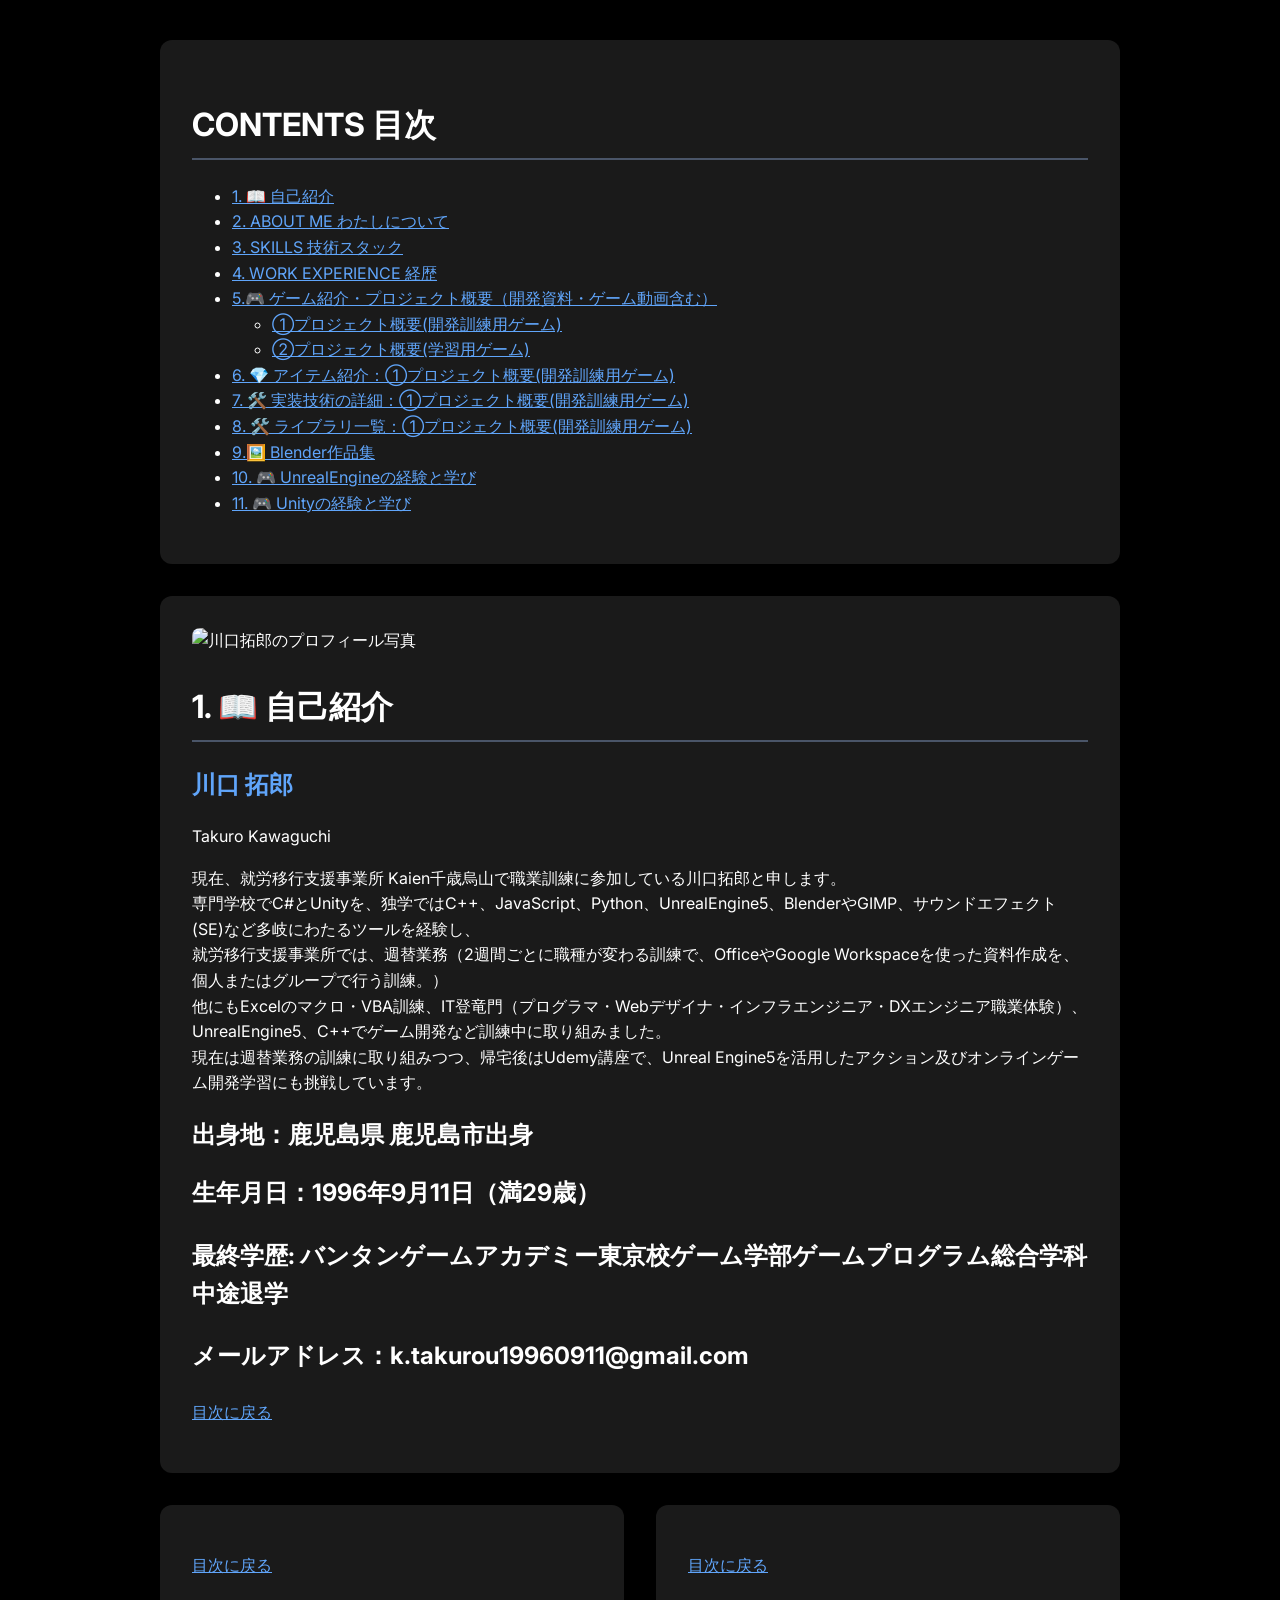
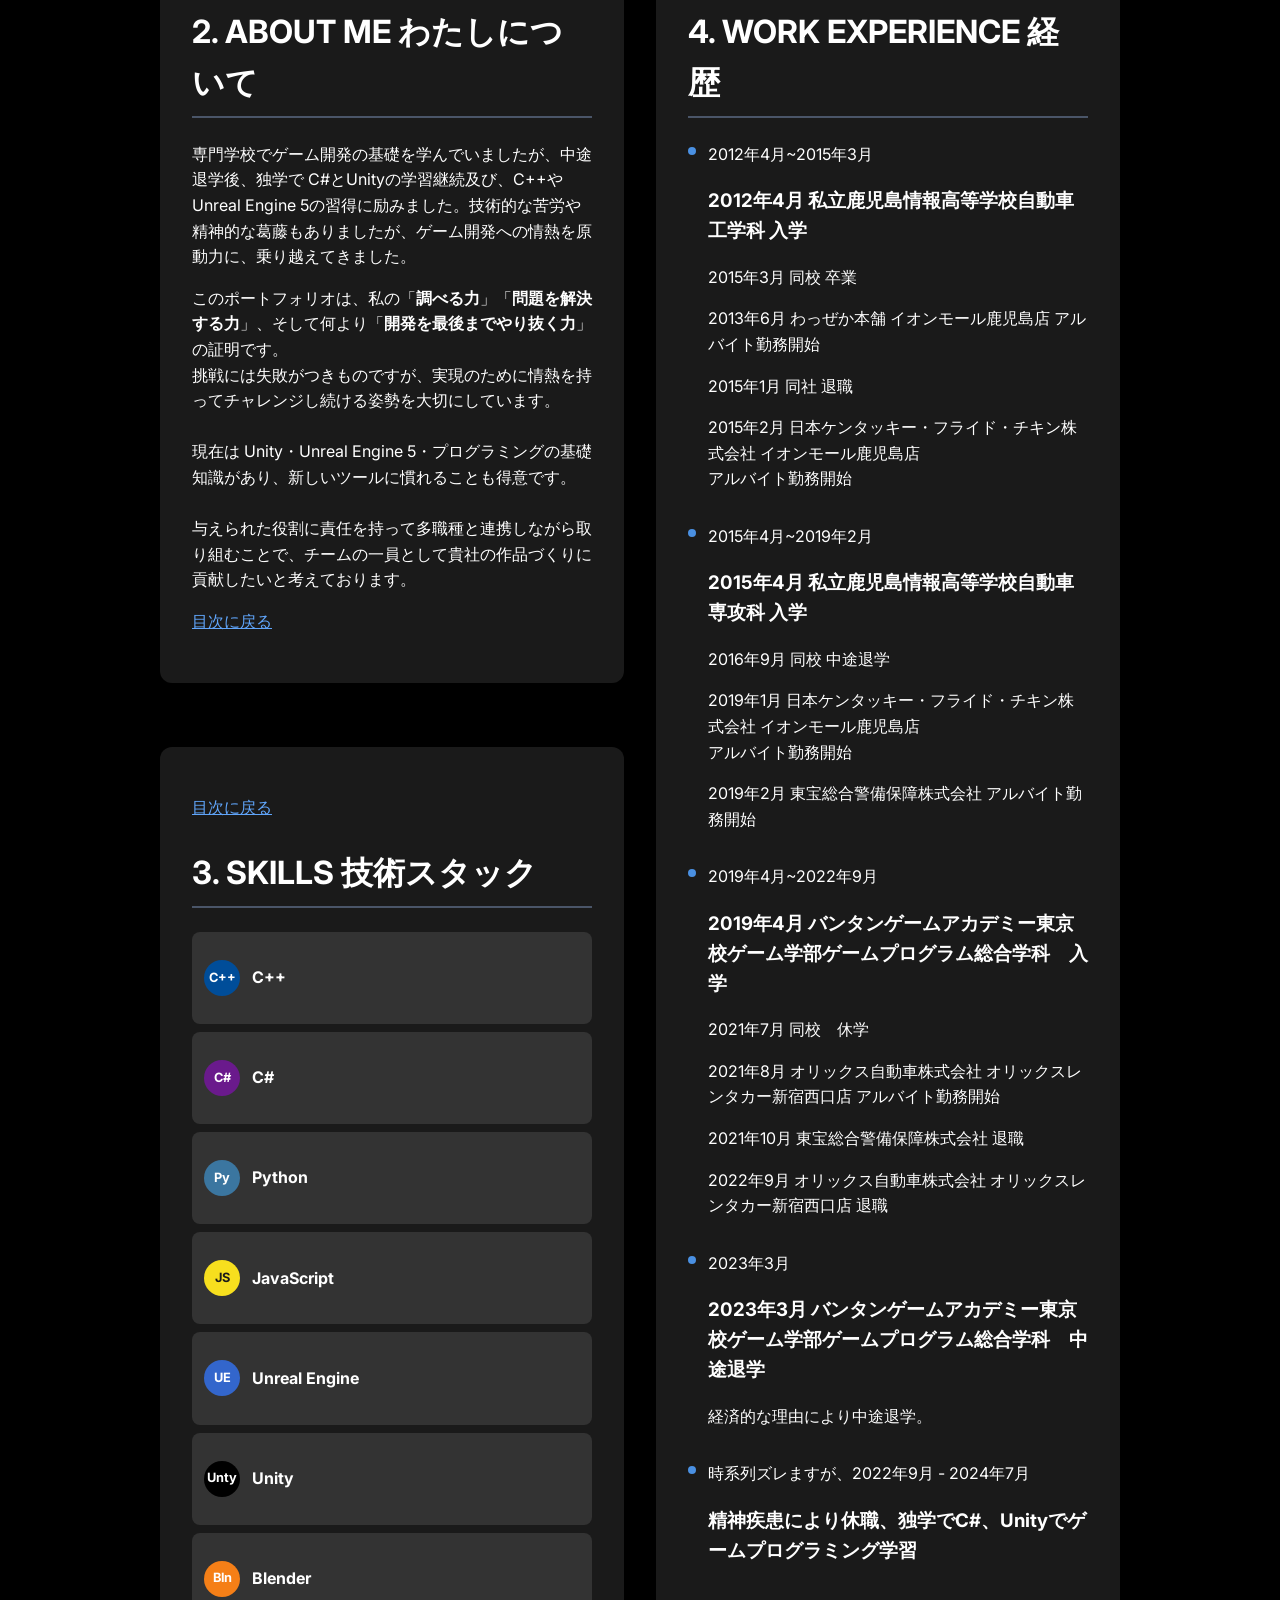
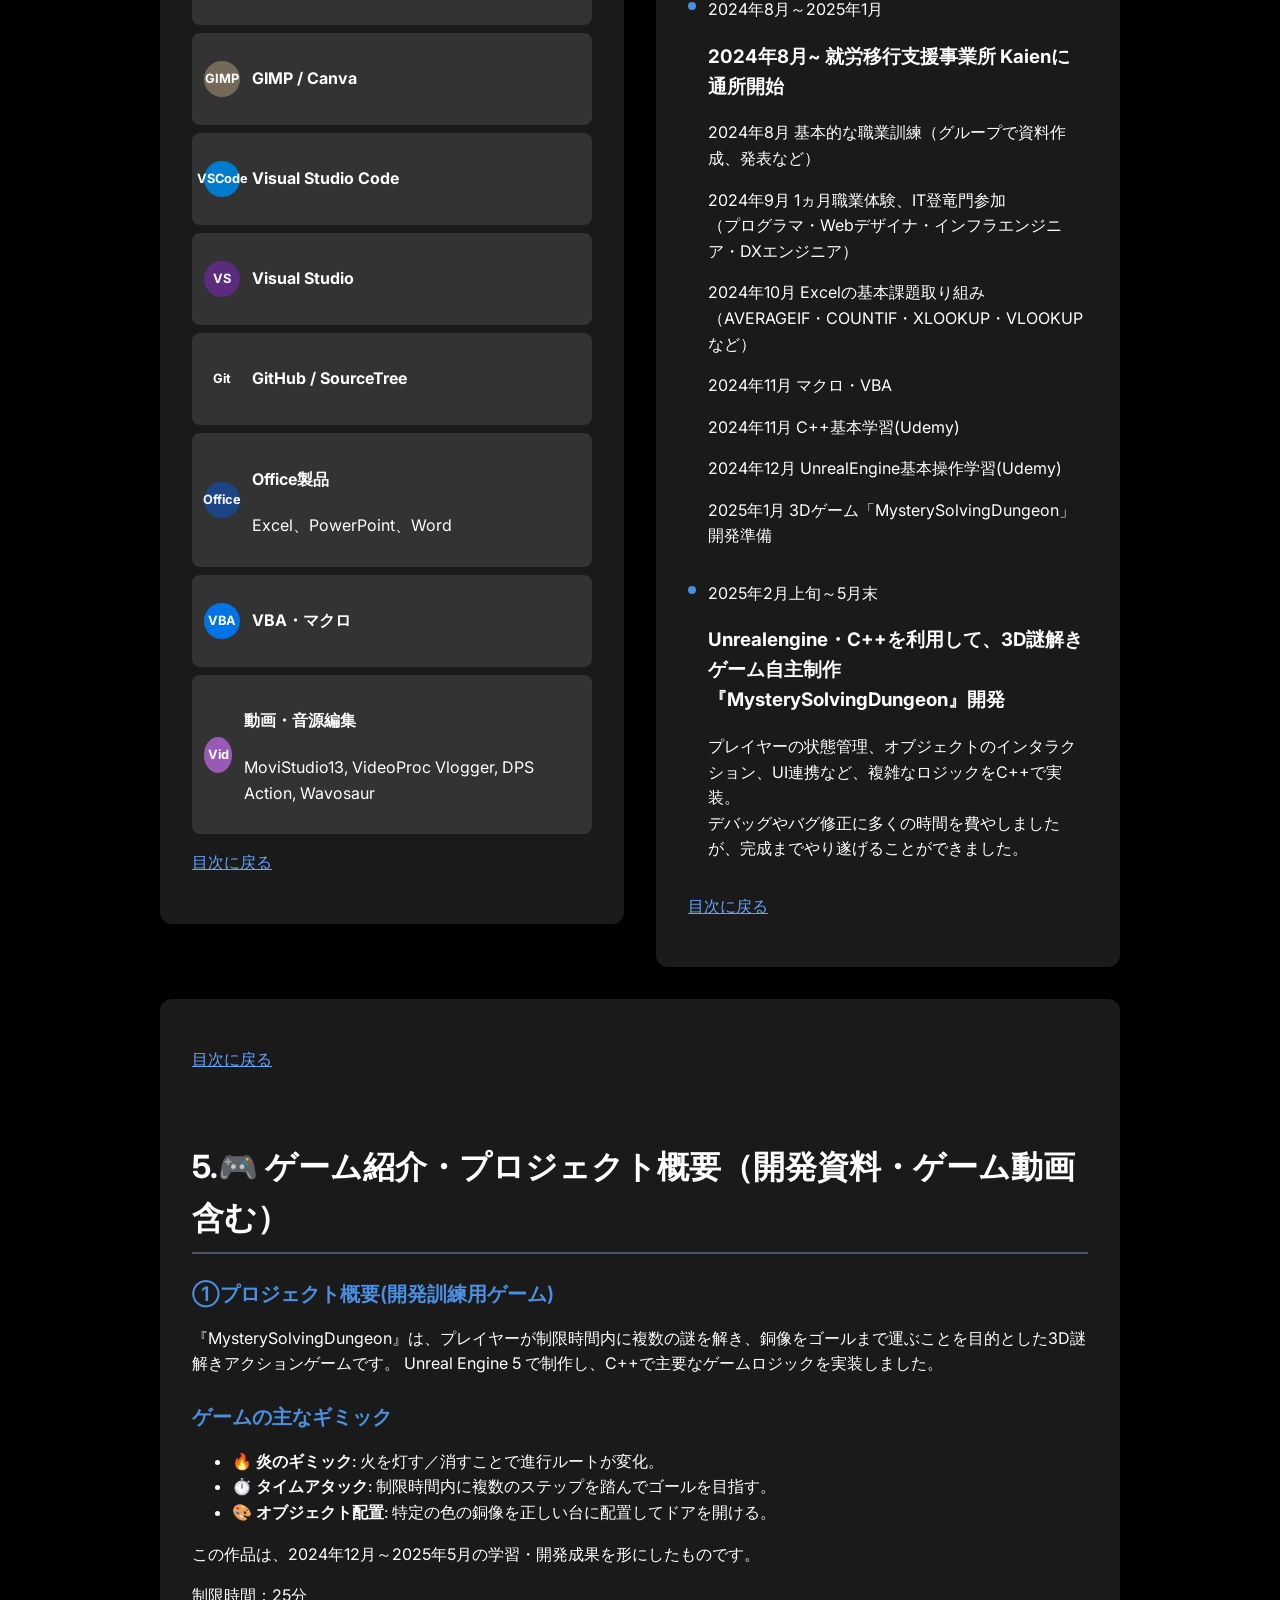
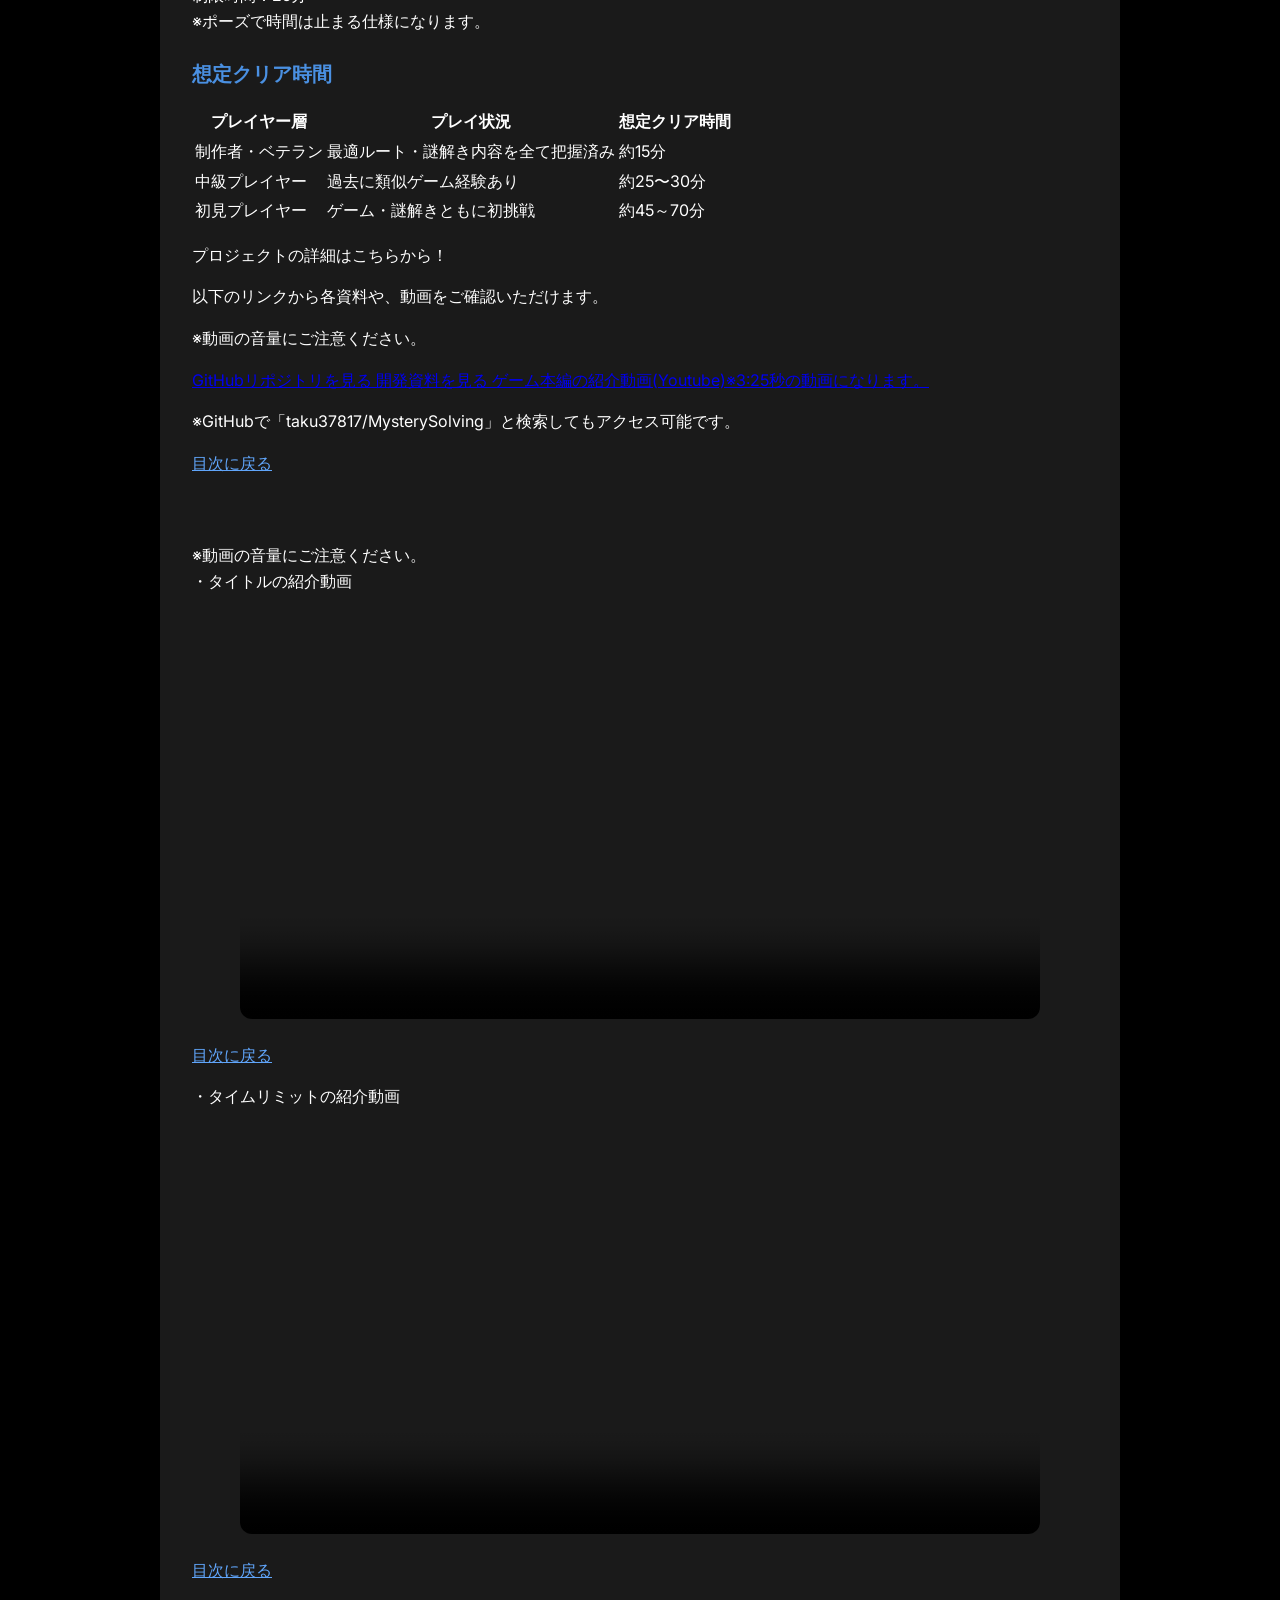
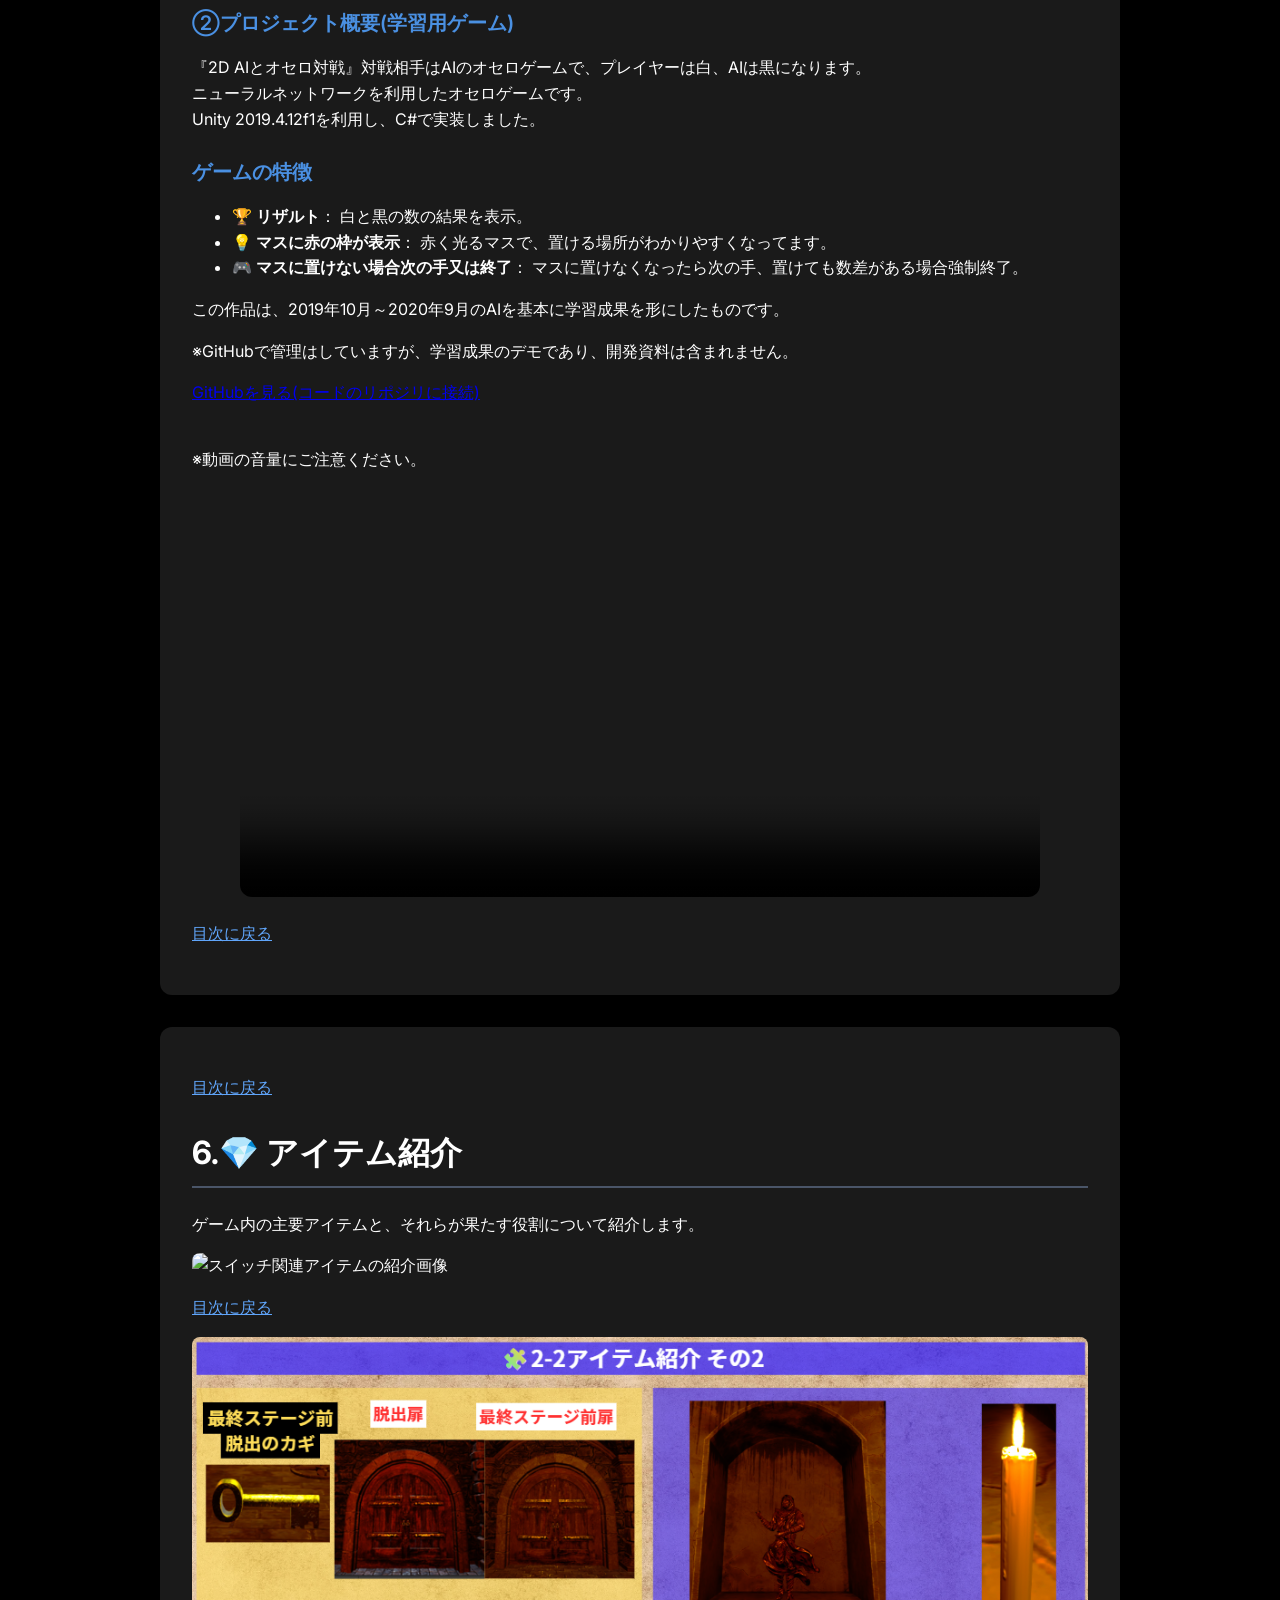
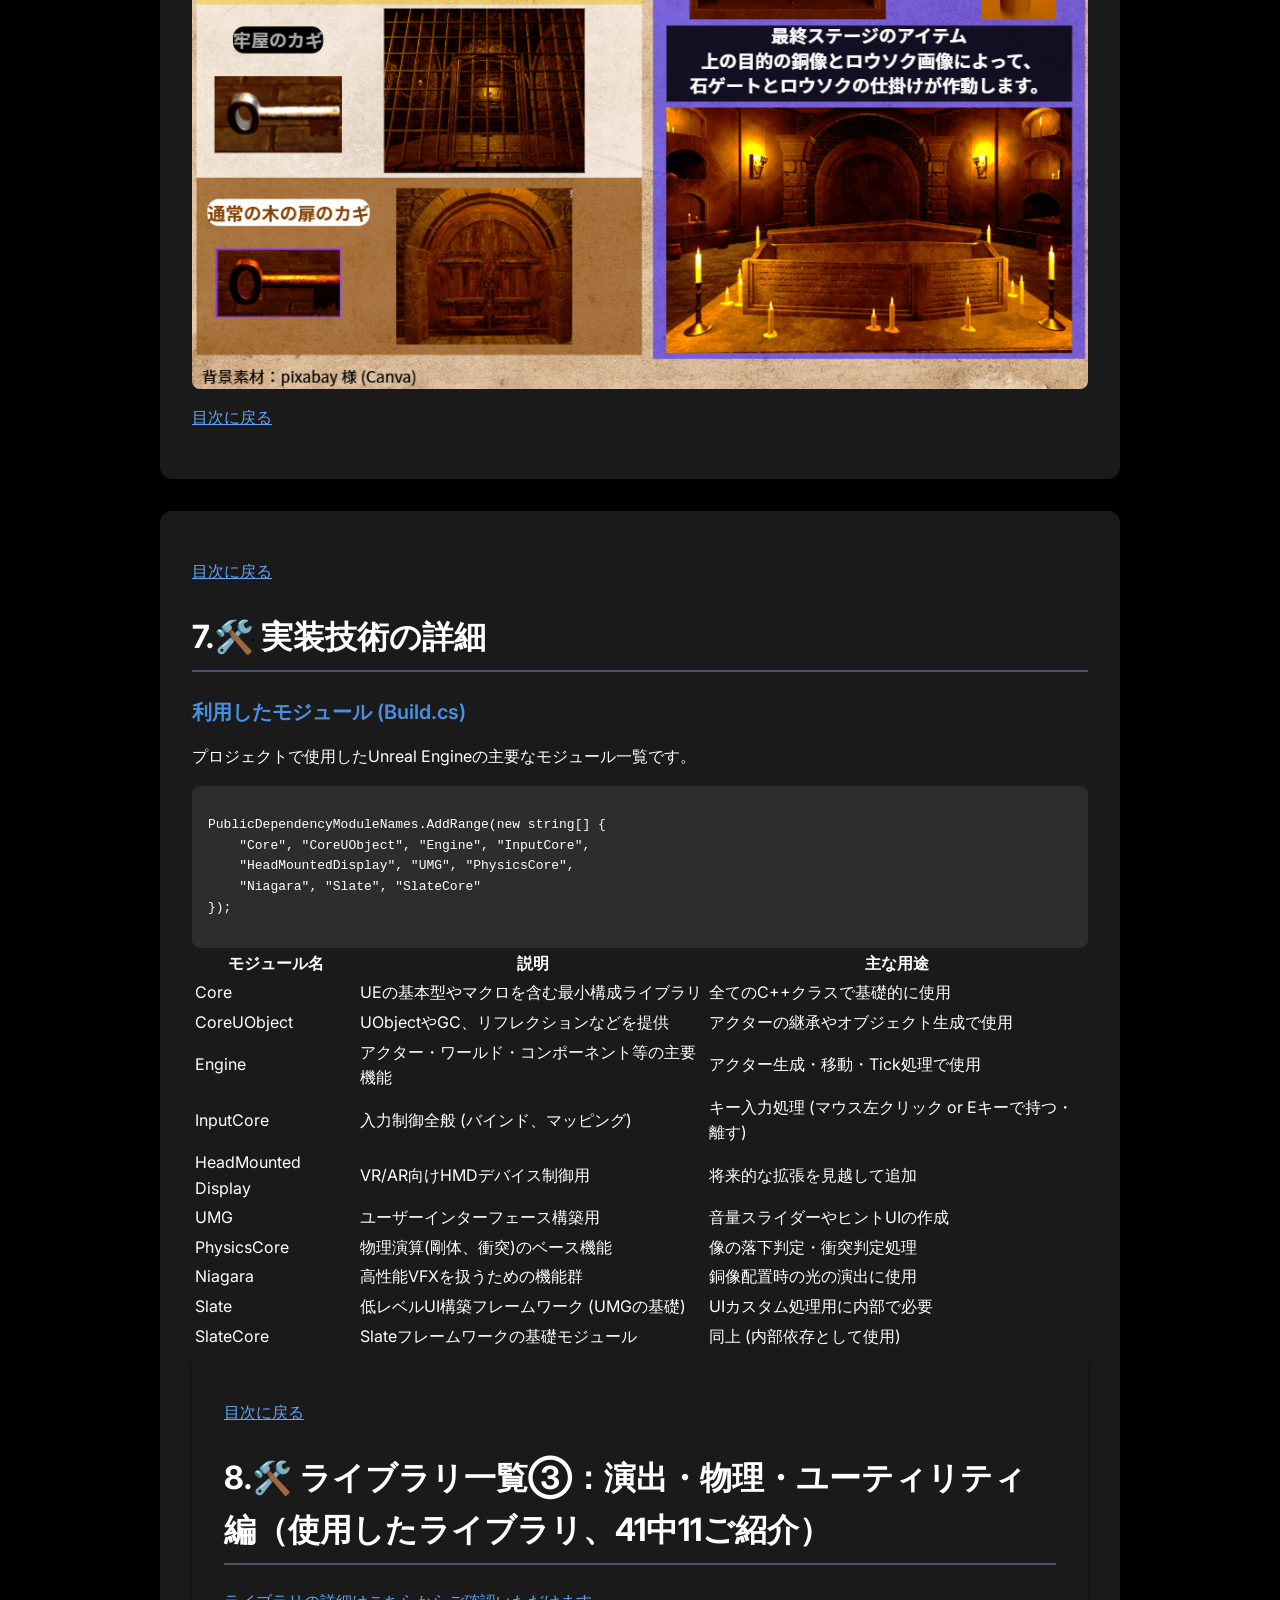
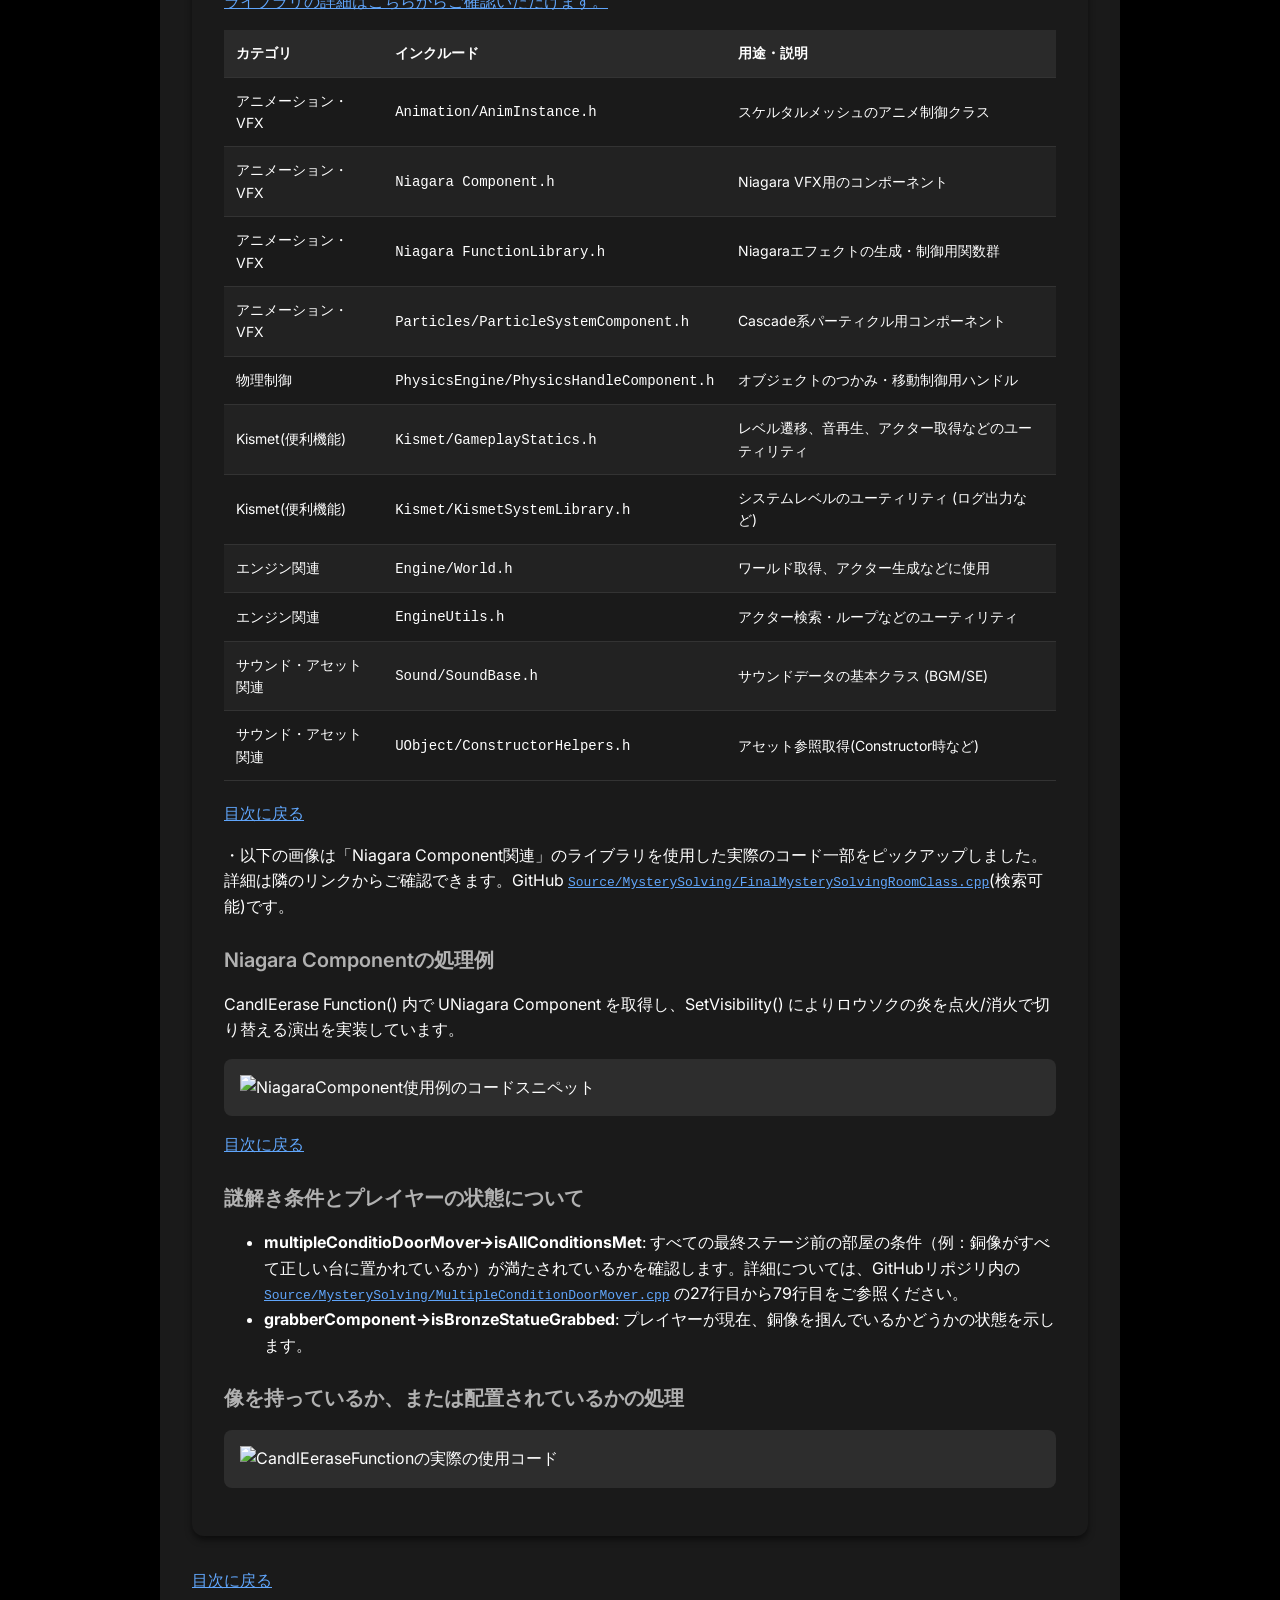
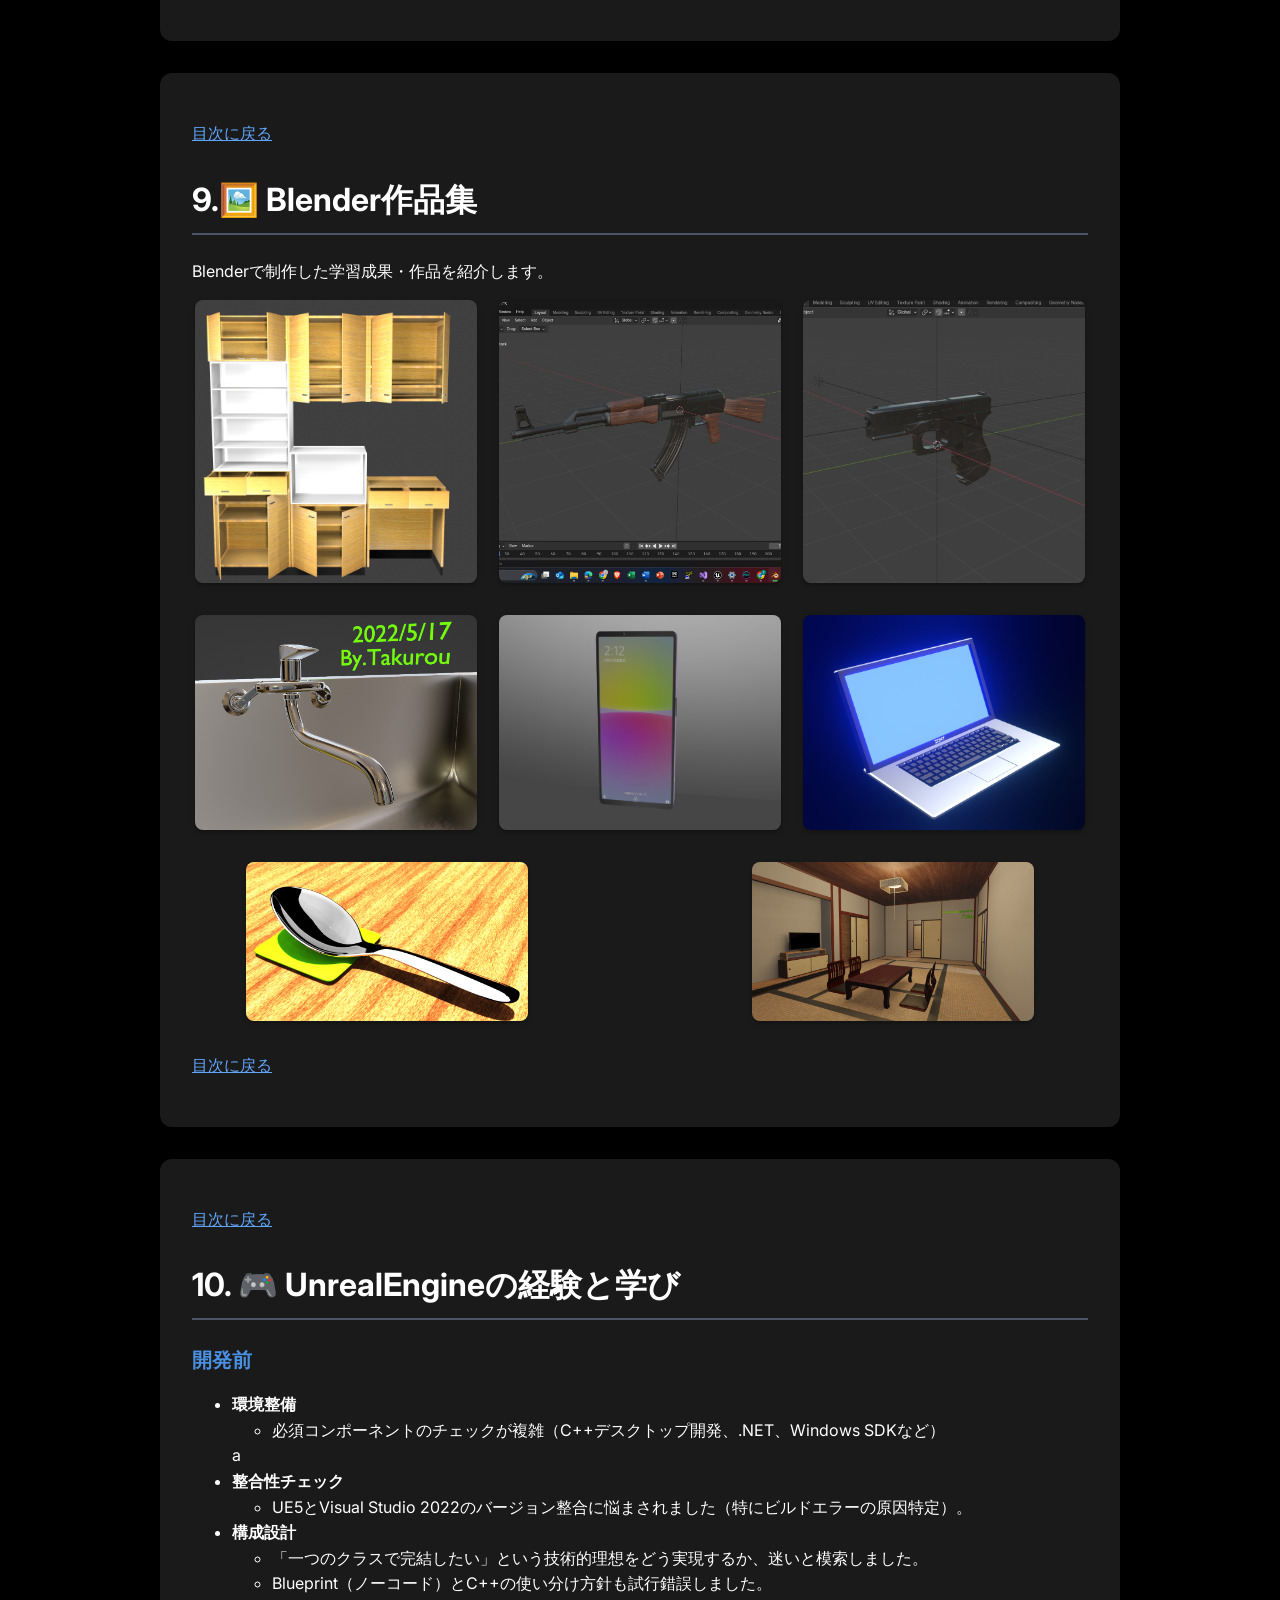
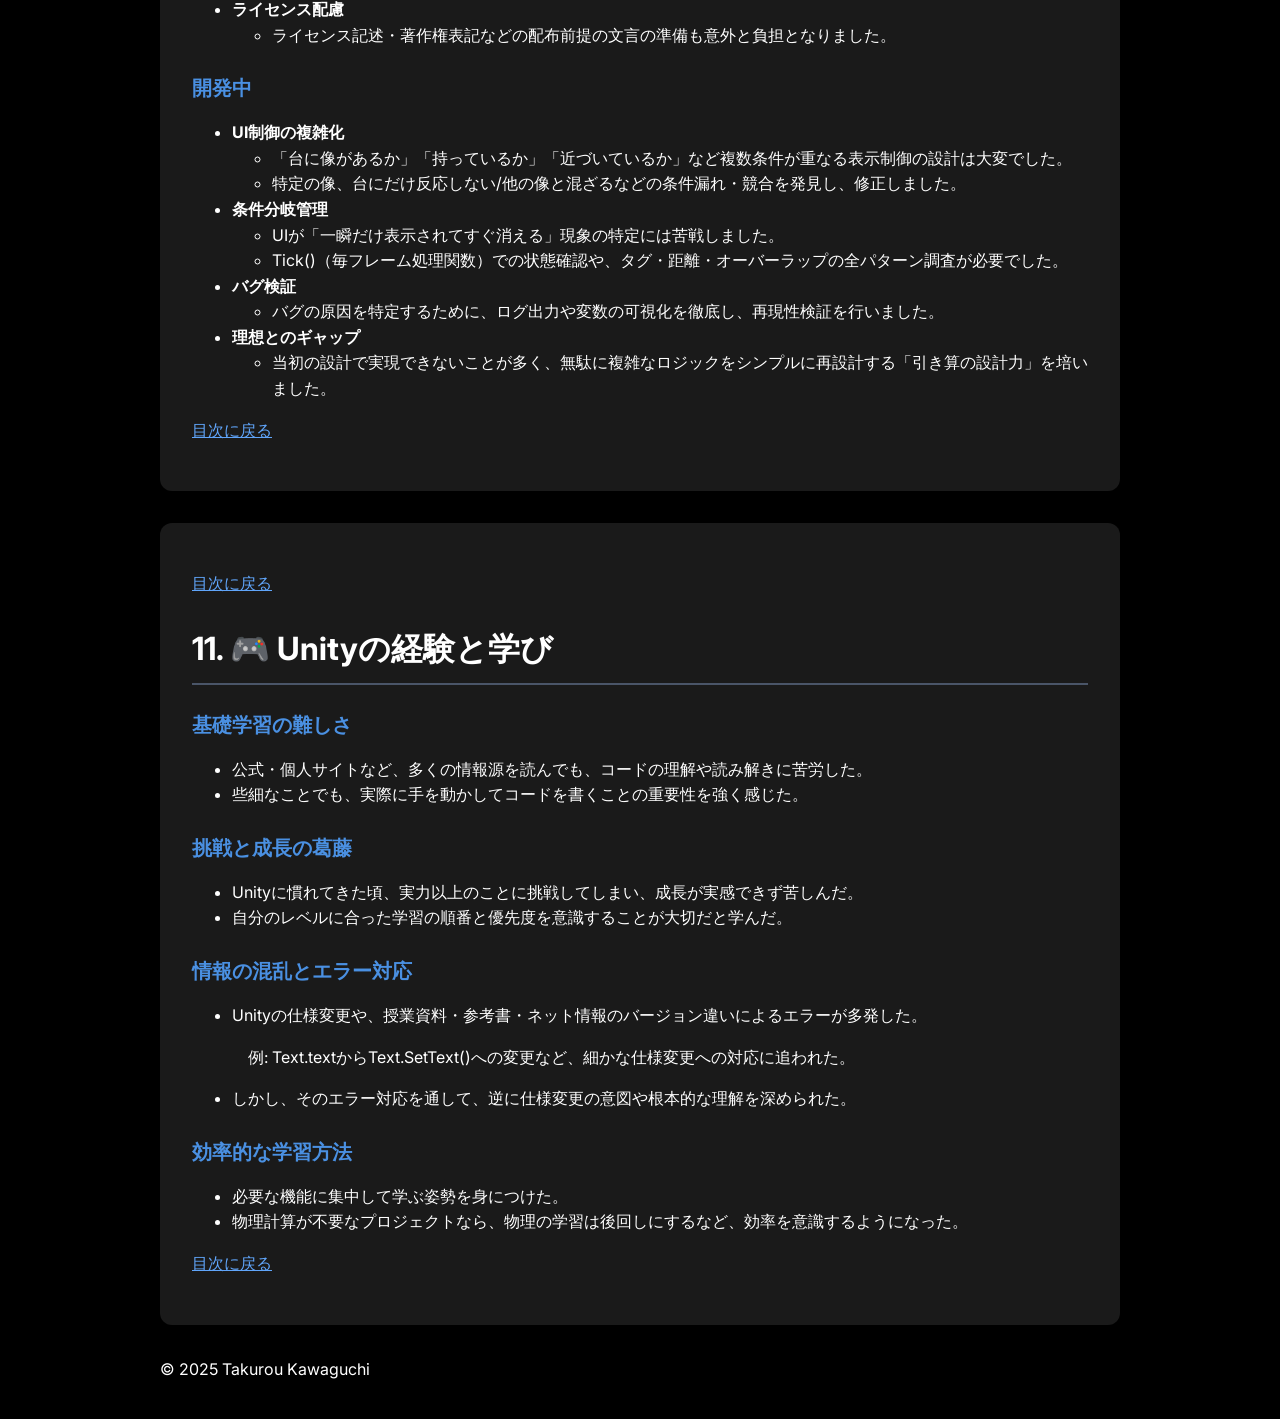
==== commit c882ae62: "Update time estimate wording in index.html" ====
--- a/index.html
+++ b/index.html
@@ -289,7 +289,7 @@
                     <tr class="hover:bg-gray-700">
                         <td class="p-4 border-b border-gray-600">初見プレイヤー</td>
                         <td class="p-4 border-b border-gray-600">ゲーム・謎解きともに初挑戦</td>
-                        <td class="p-4 border-b border-gray-600">45～70分ほど</td>
+                        <td class="p-4 border-b border-gray-600">約45～70分</td>
                     </tr>
                 </tbody>
             </table>
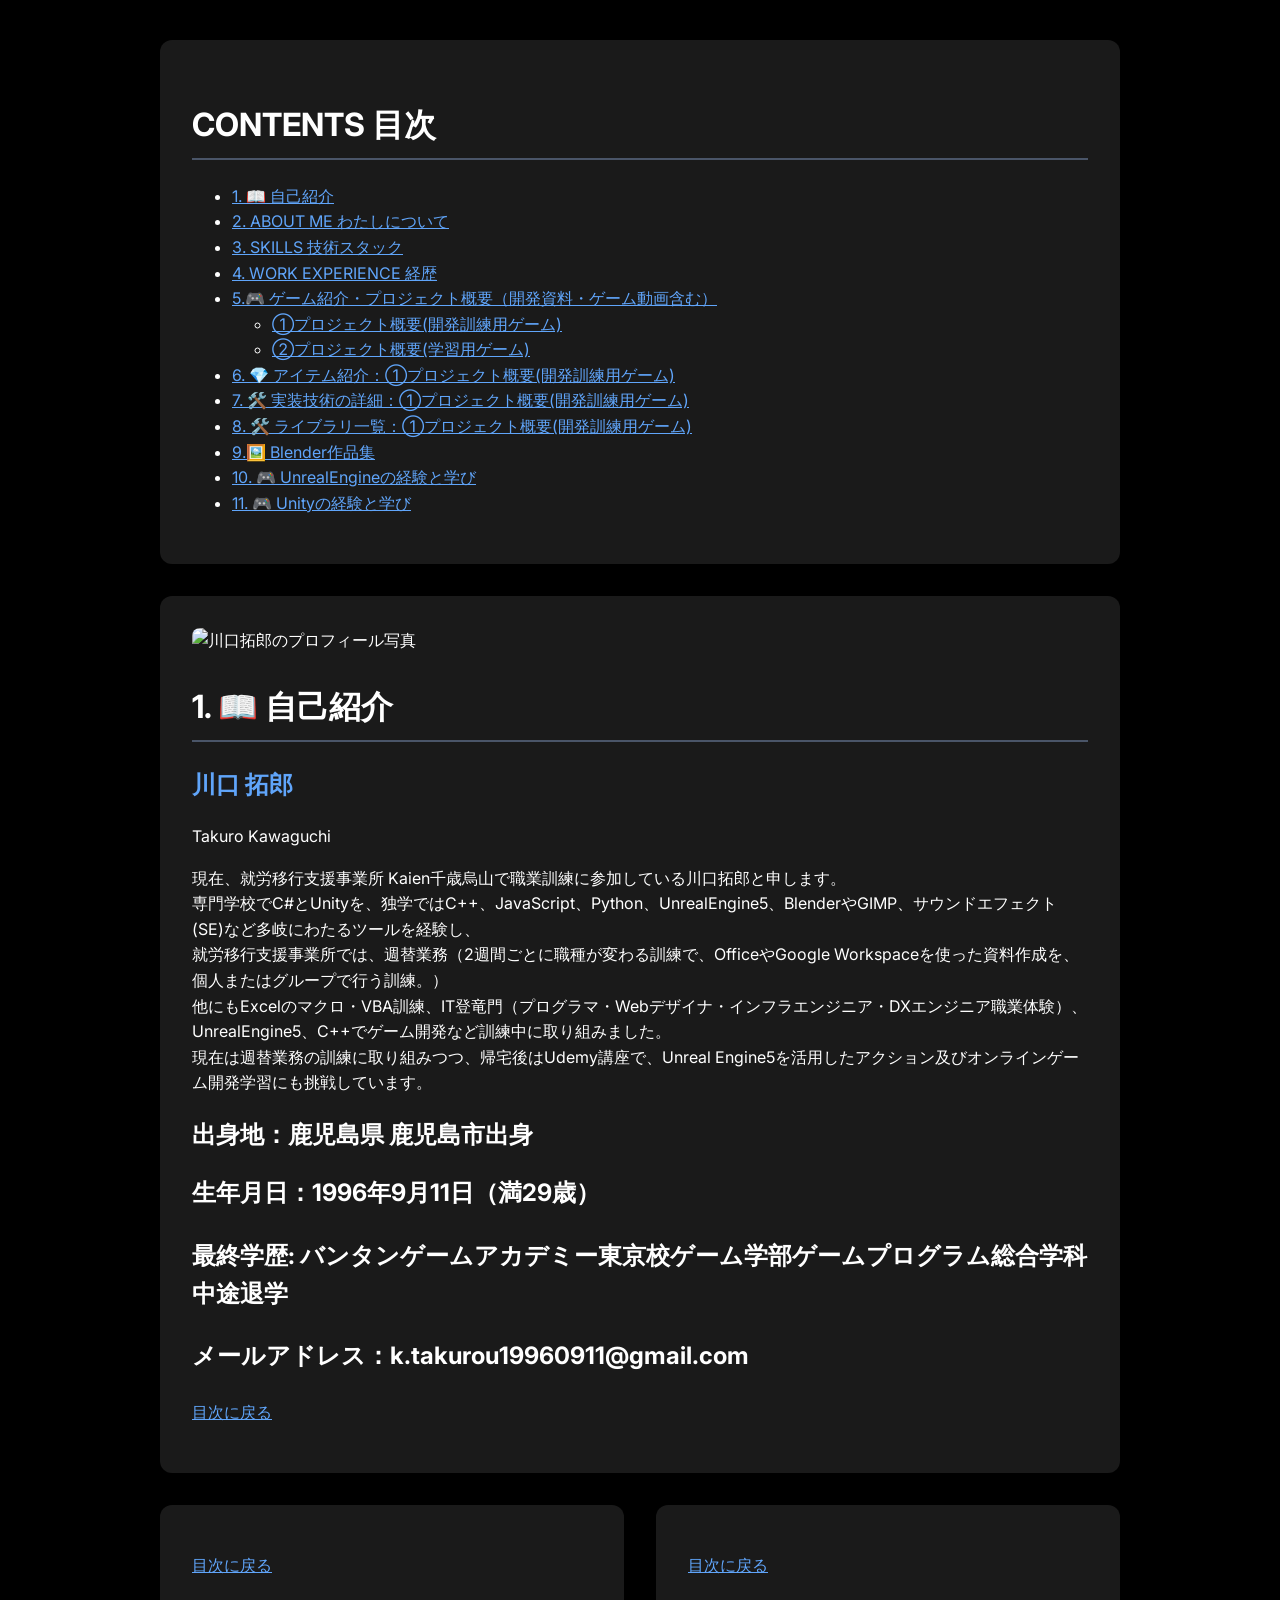
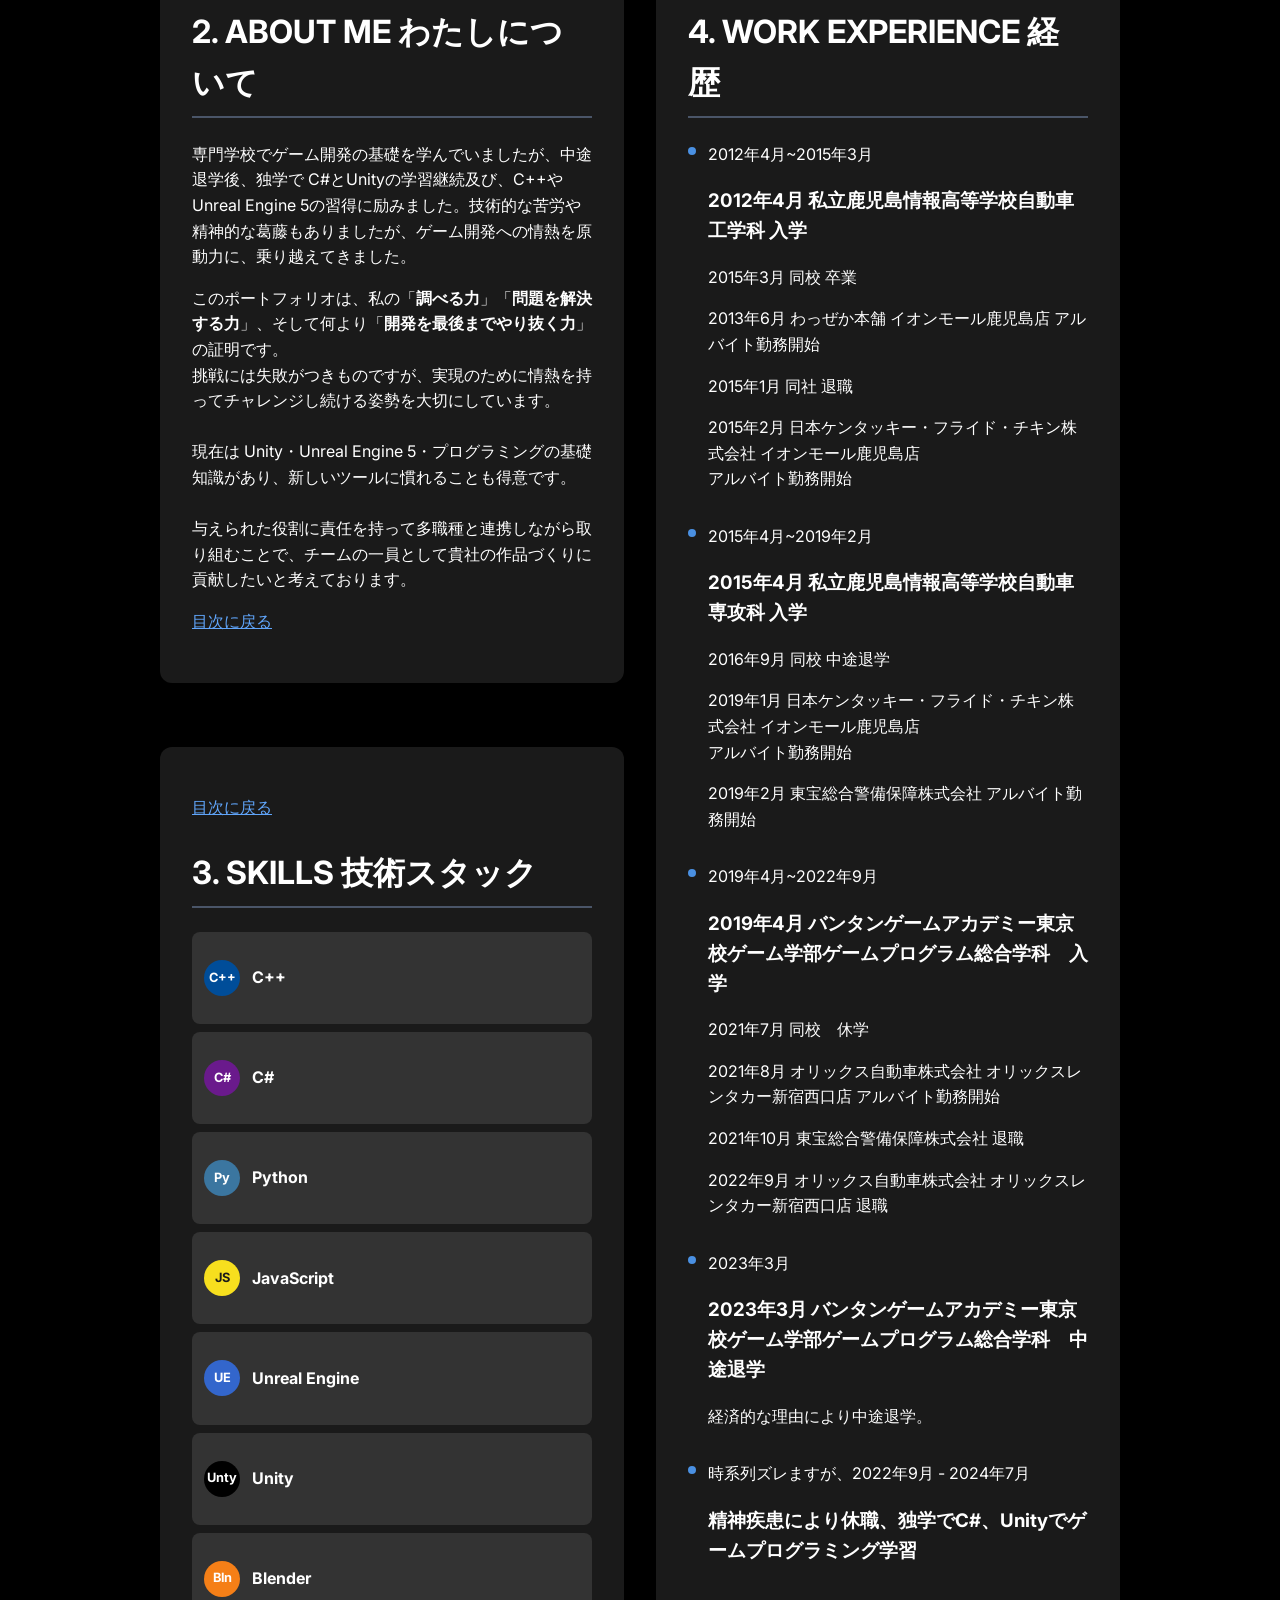
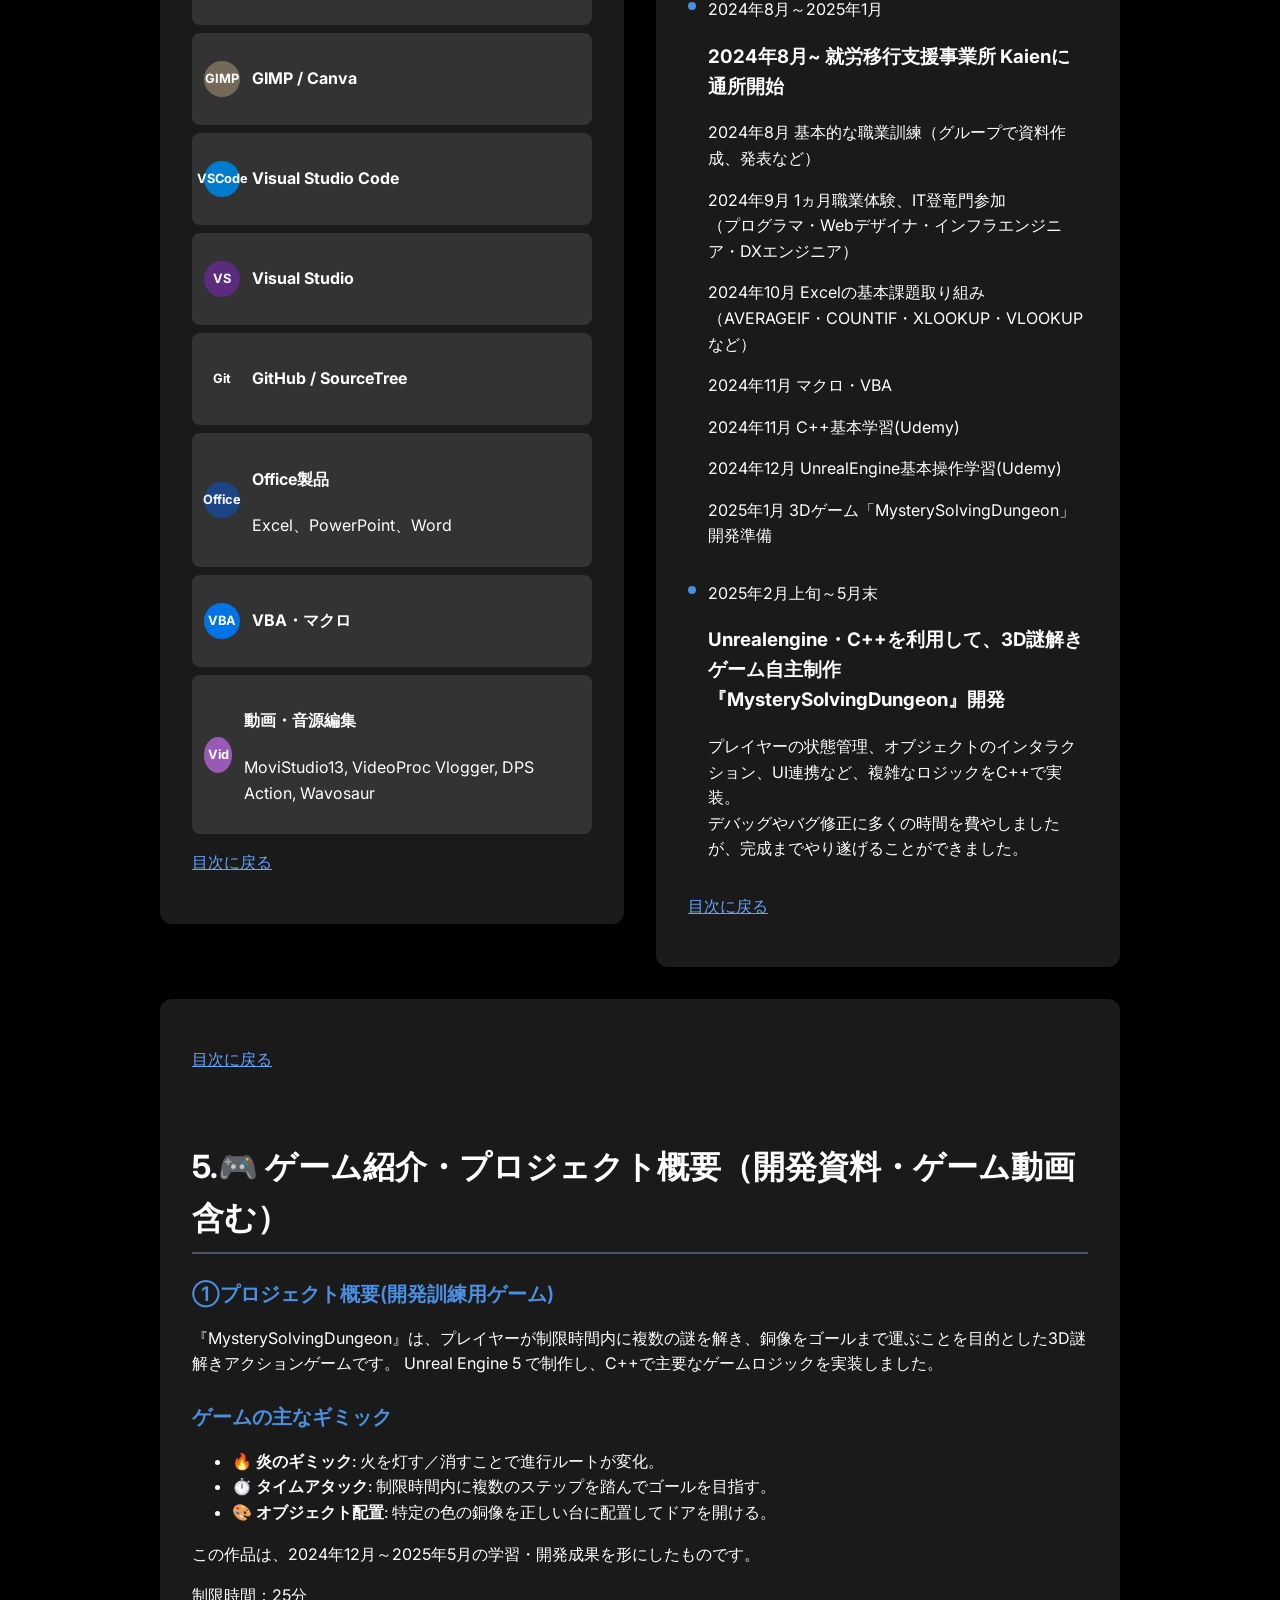
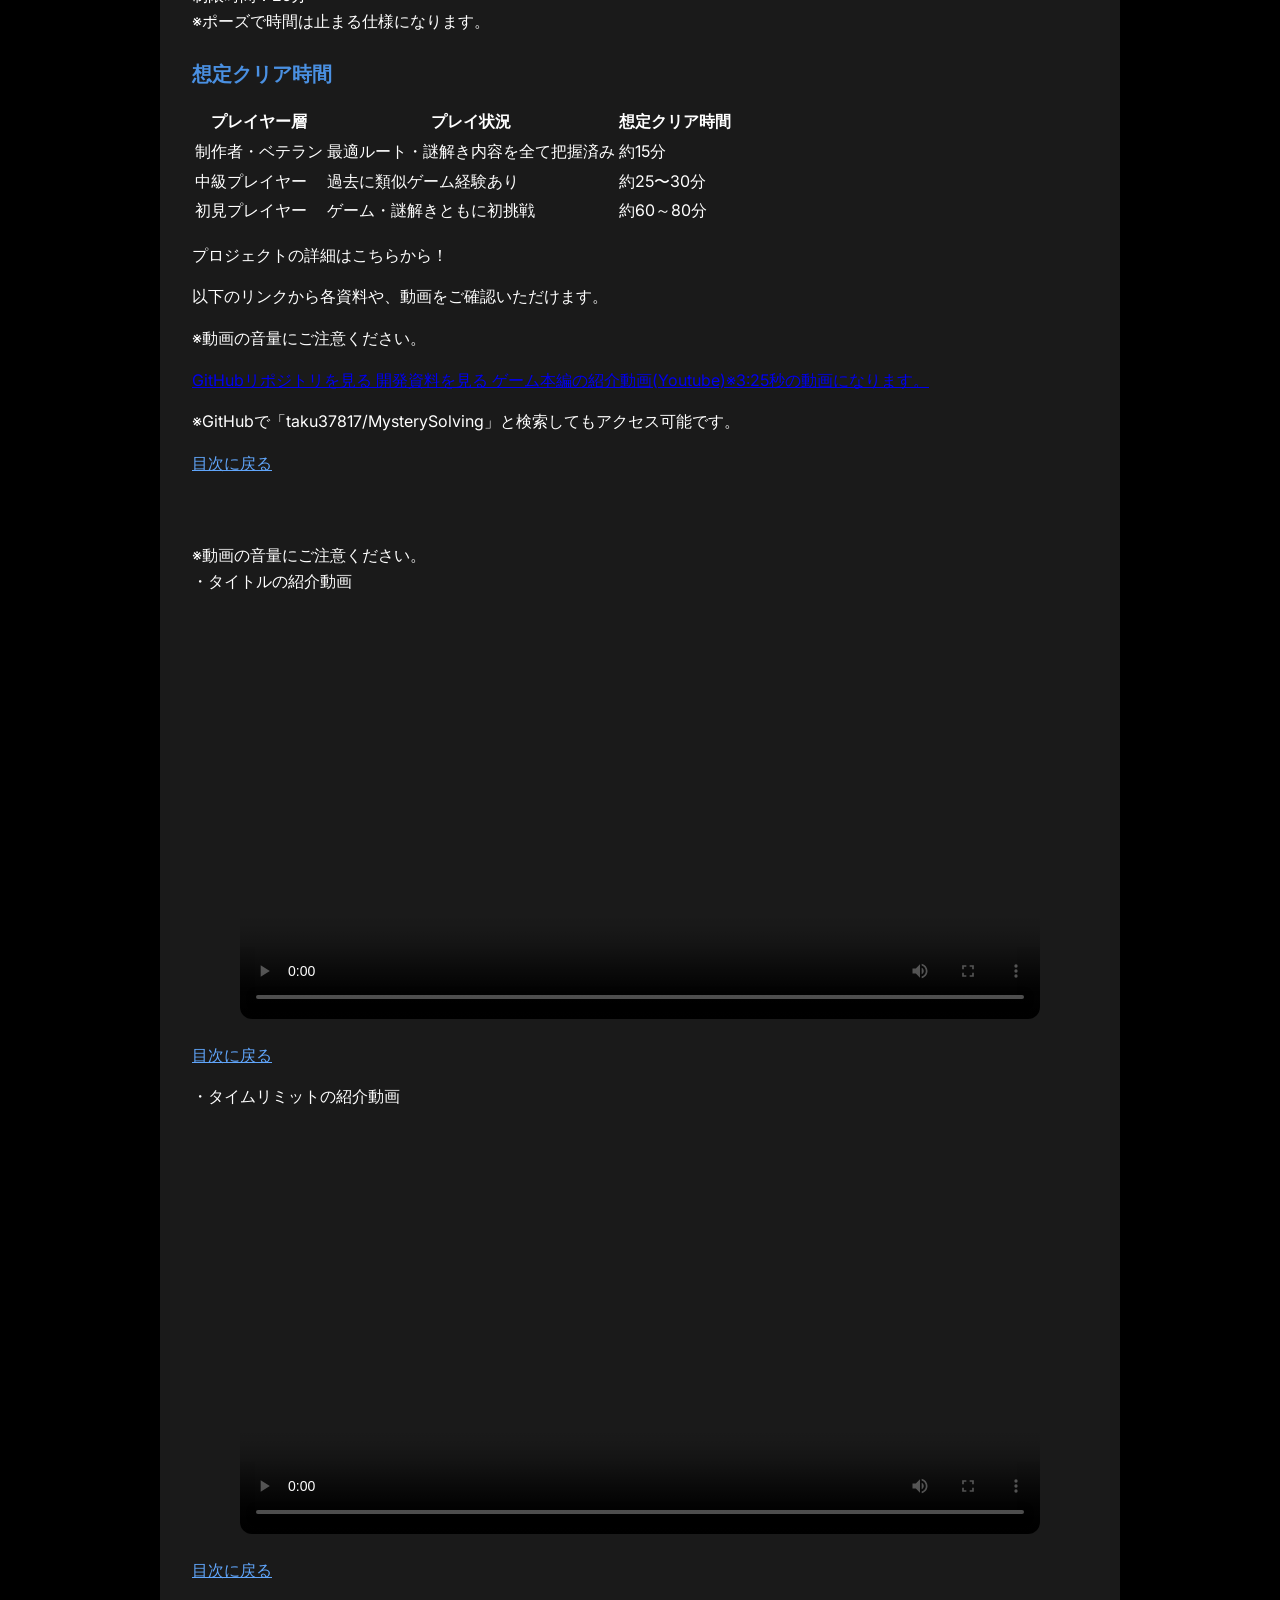
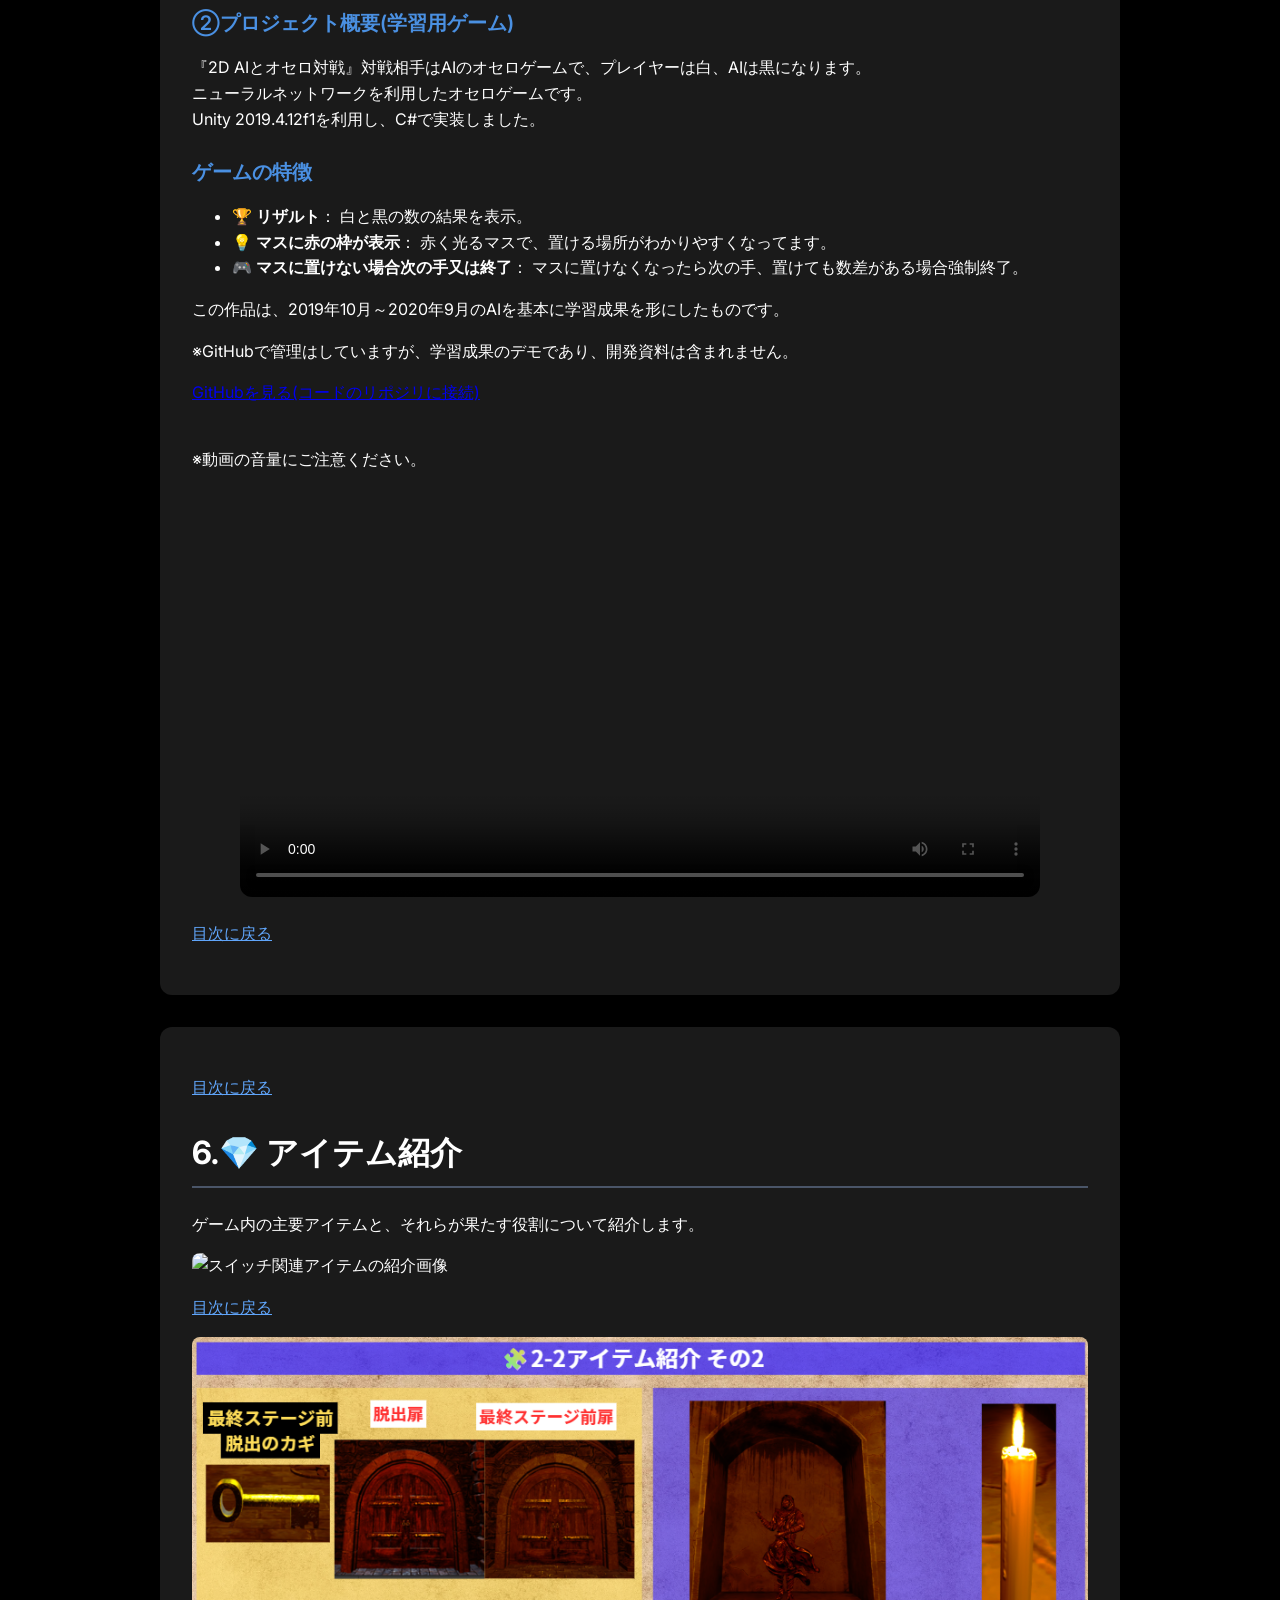
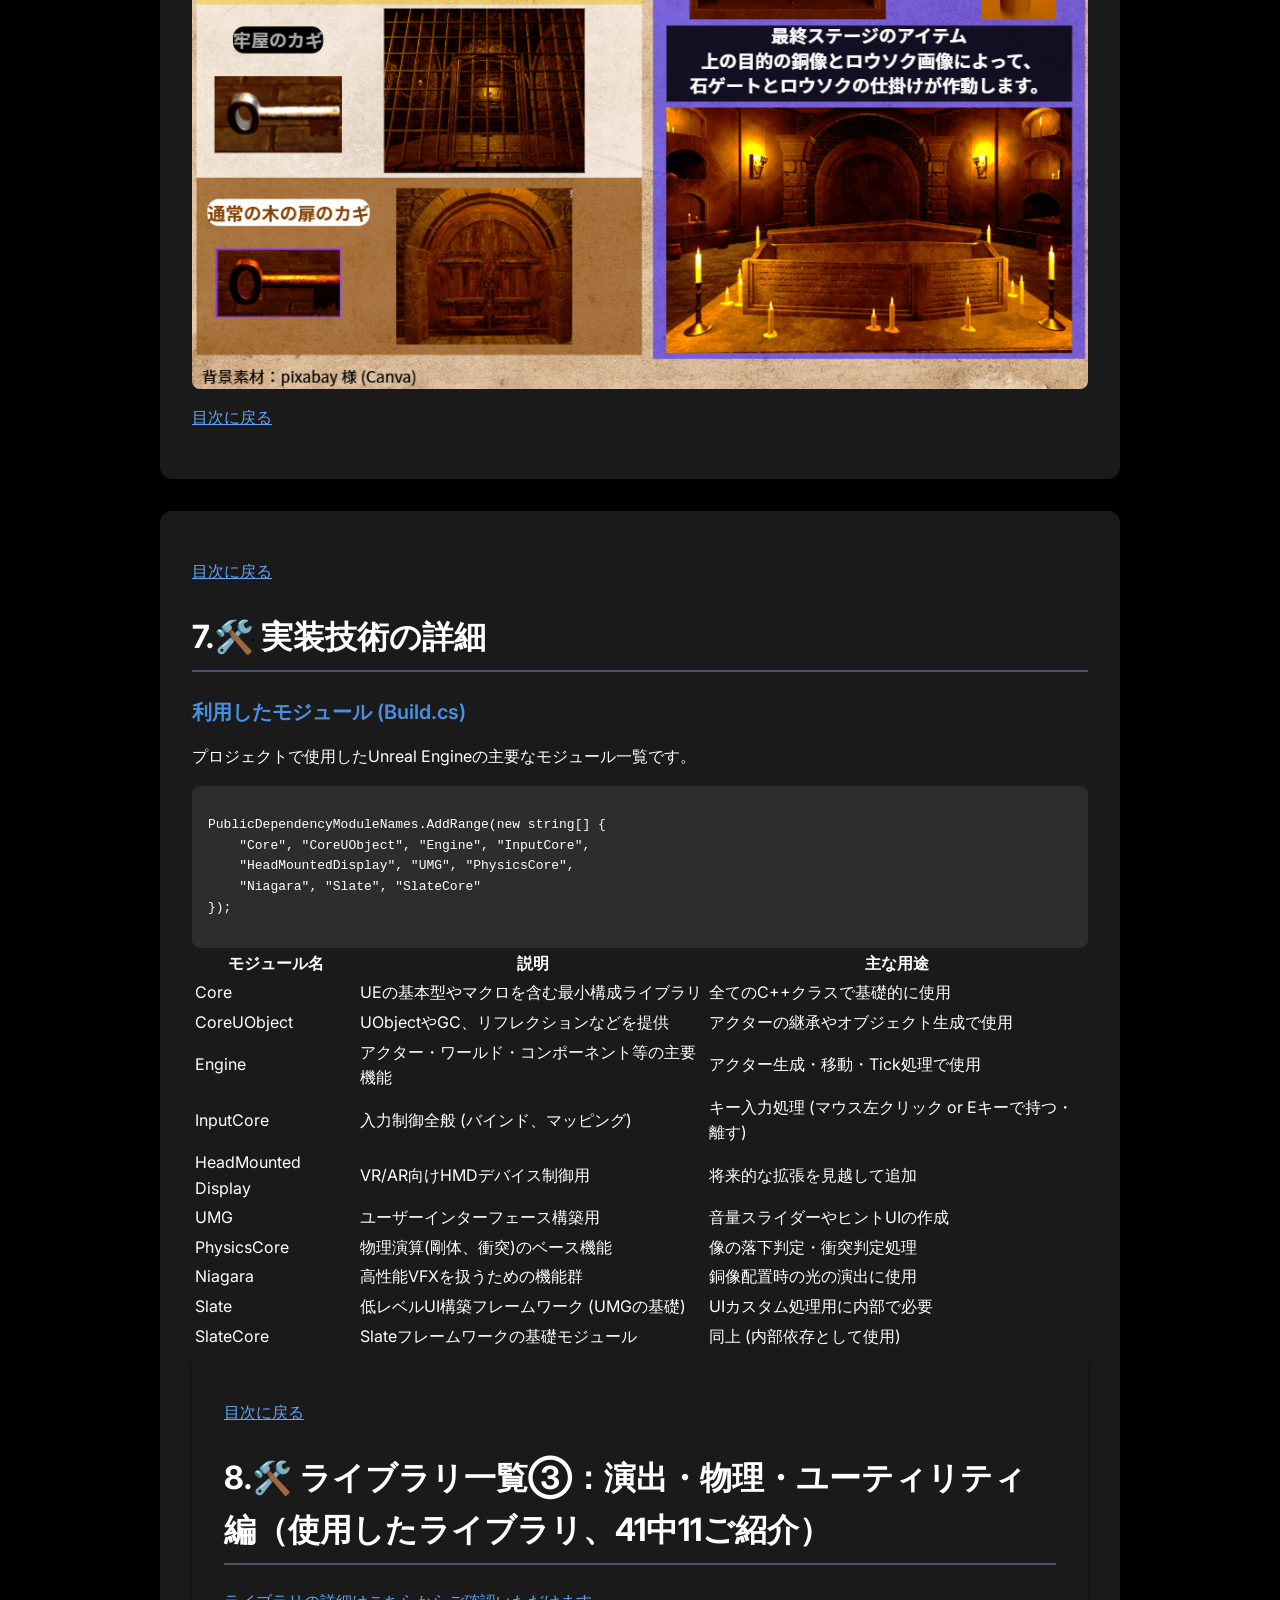
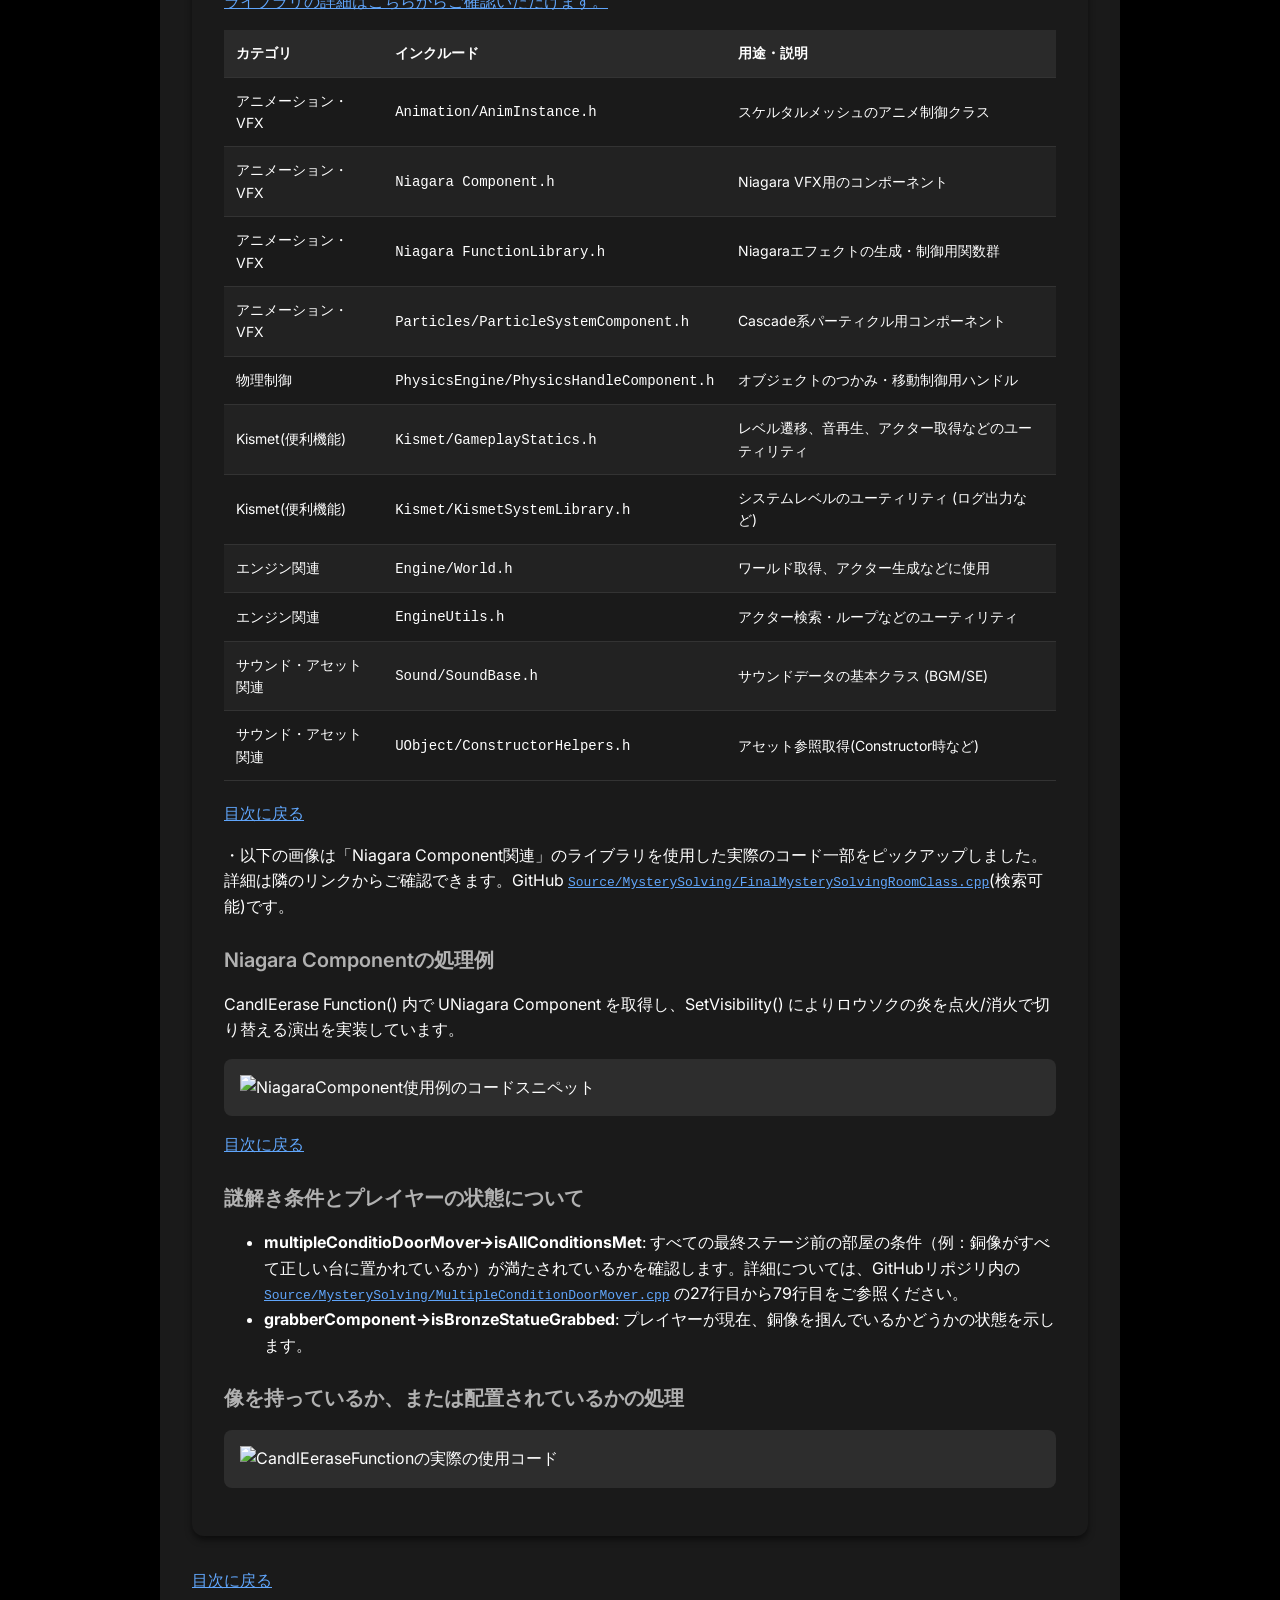
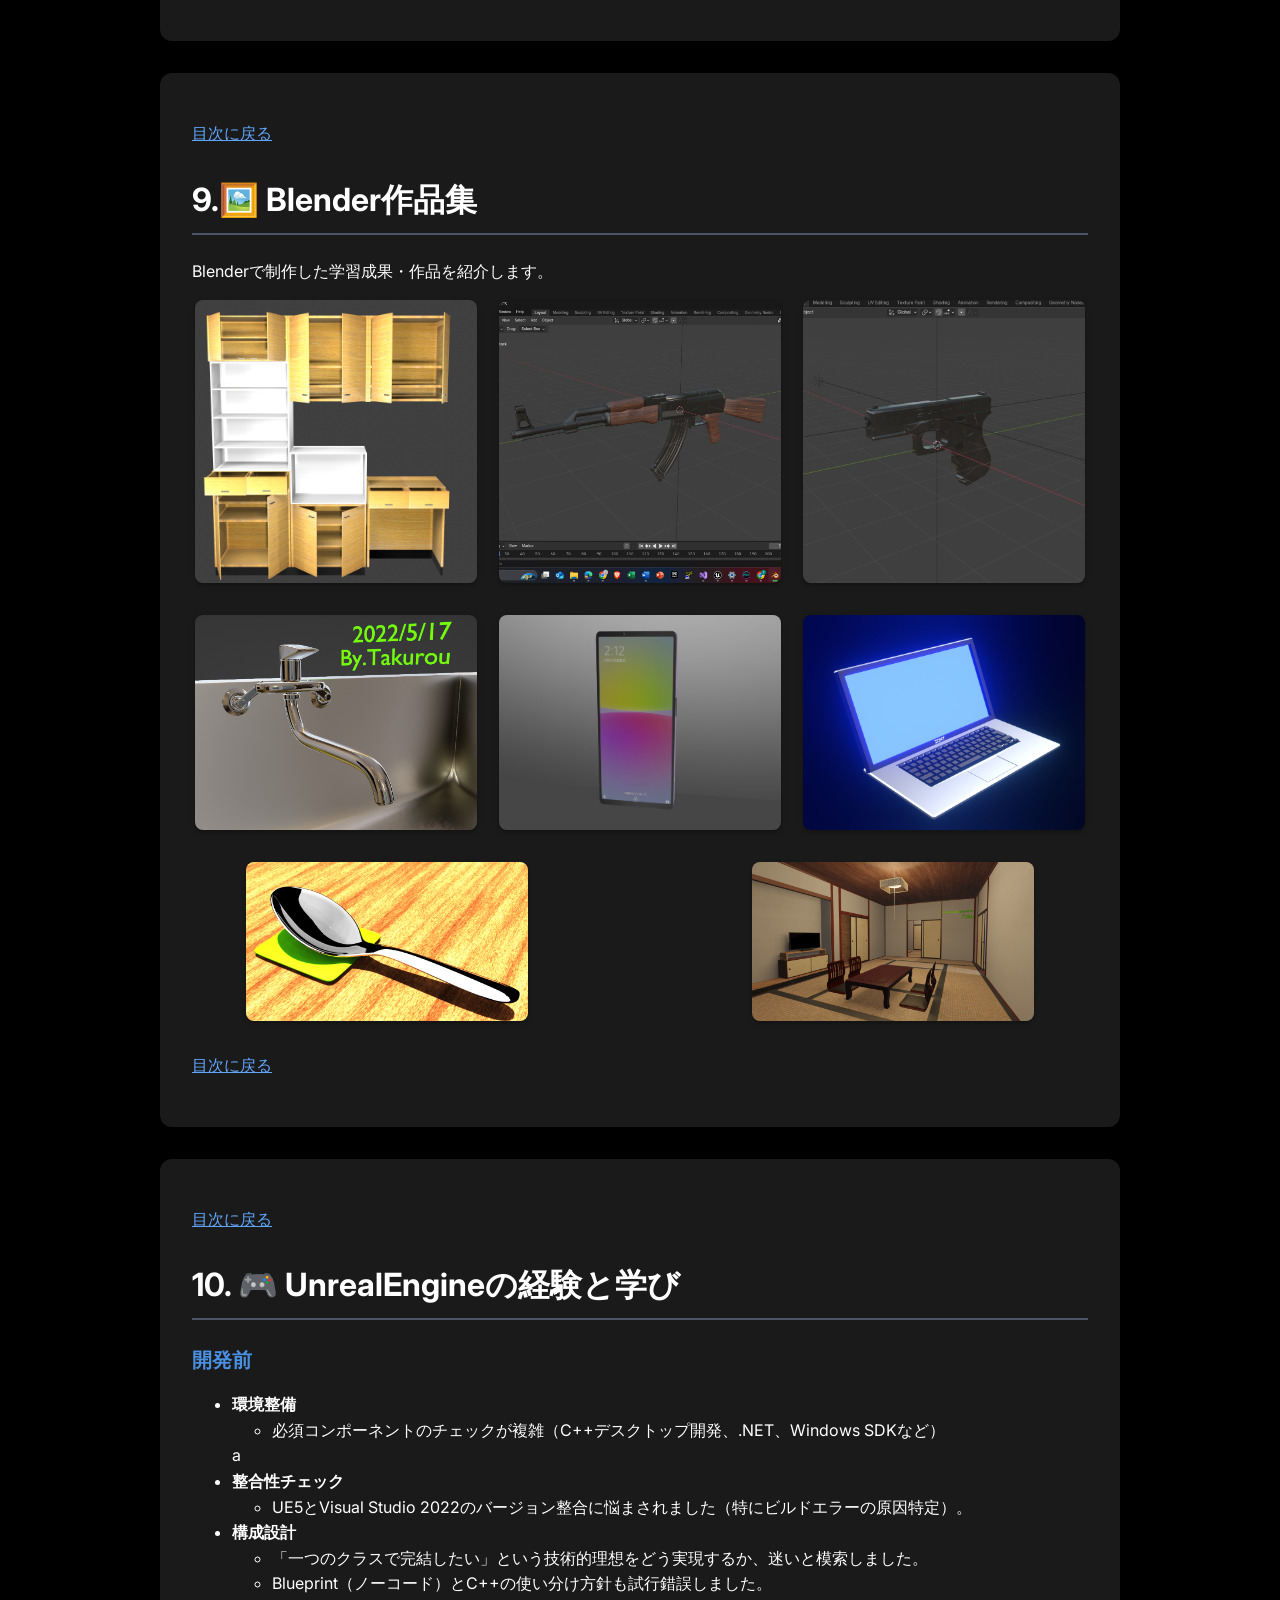
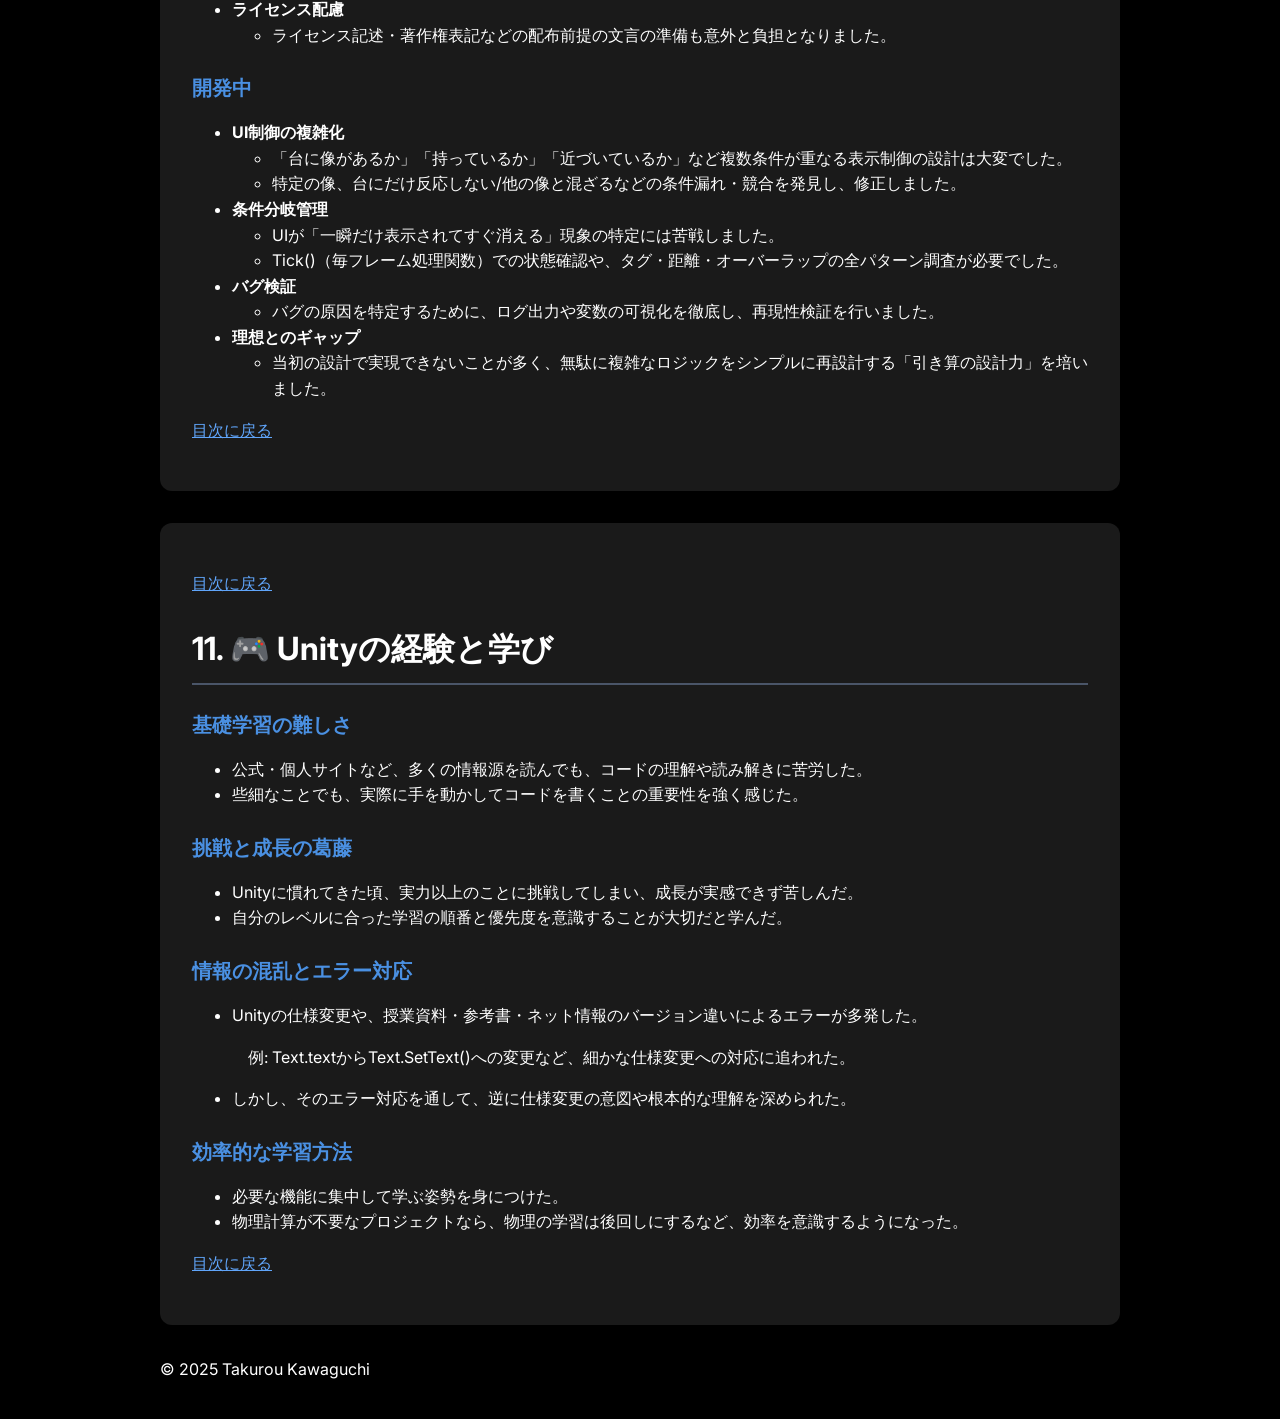
==== commit c9726534: "Update estimated time for 初見プレイヤー" ====
--- a/index.html
+++ b/index.html
@@ -289,7 +289,7 @@
                     <tr class="hover:bg-gray-700">
                         <td class="p-4 border-b border-gray-600">初見プレイヤー</td>
                         <td class="p-4 border-b border-gray-600">ゲーム・謎解きともに初挑戦</td>
-                        <td class="p-4 border-b border-gray-600">約45～70分</td>
+                        <td class="p-4 border-b border-gray-600">約60～80分</td>
                     </tr>
                 </tbody>
             </table>
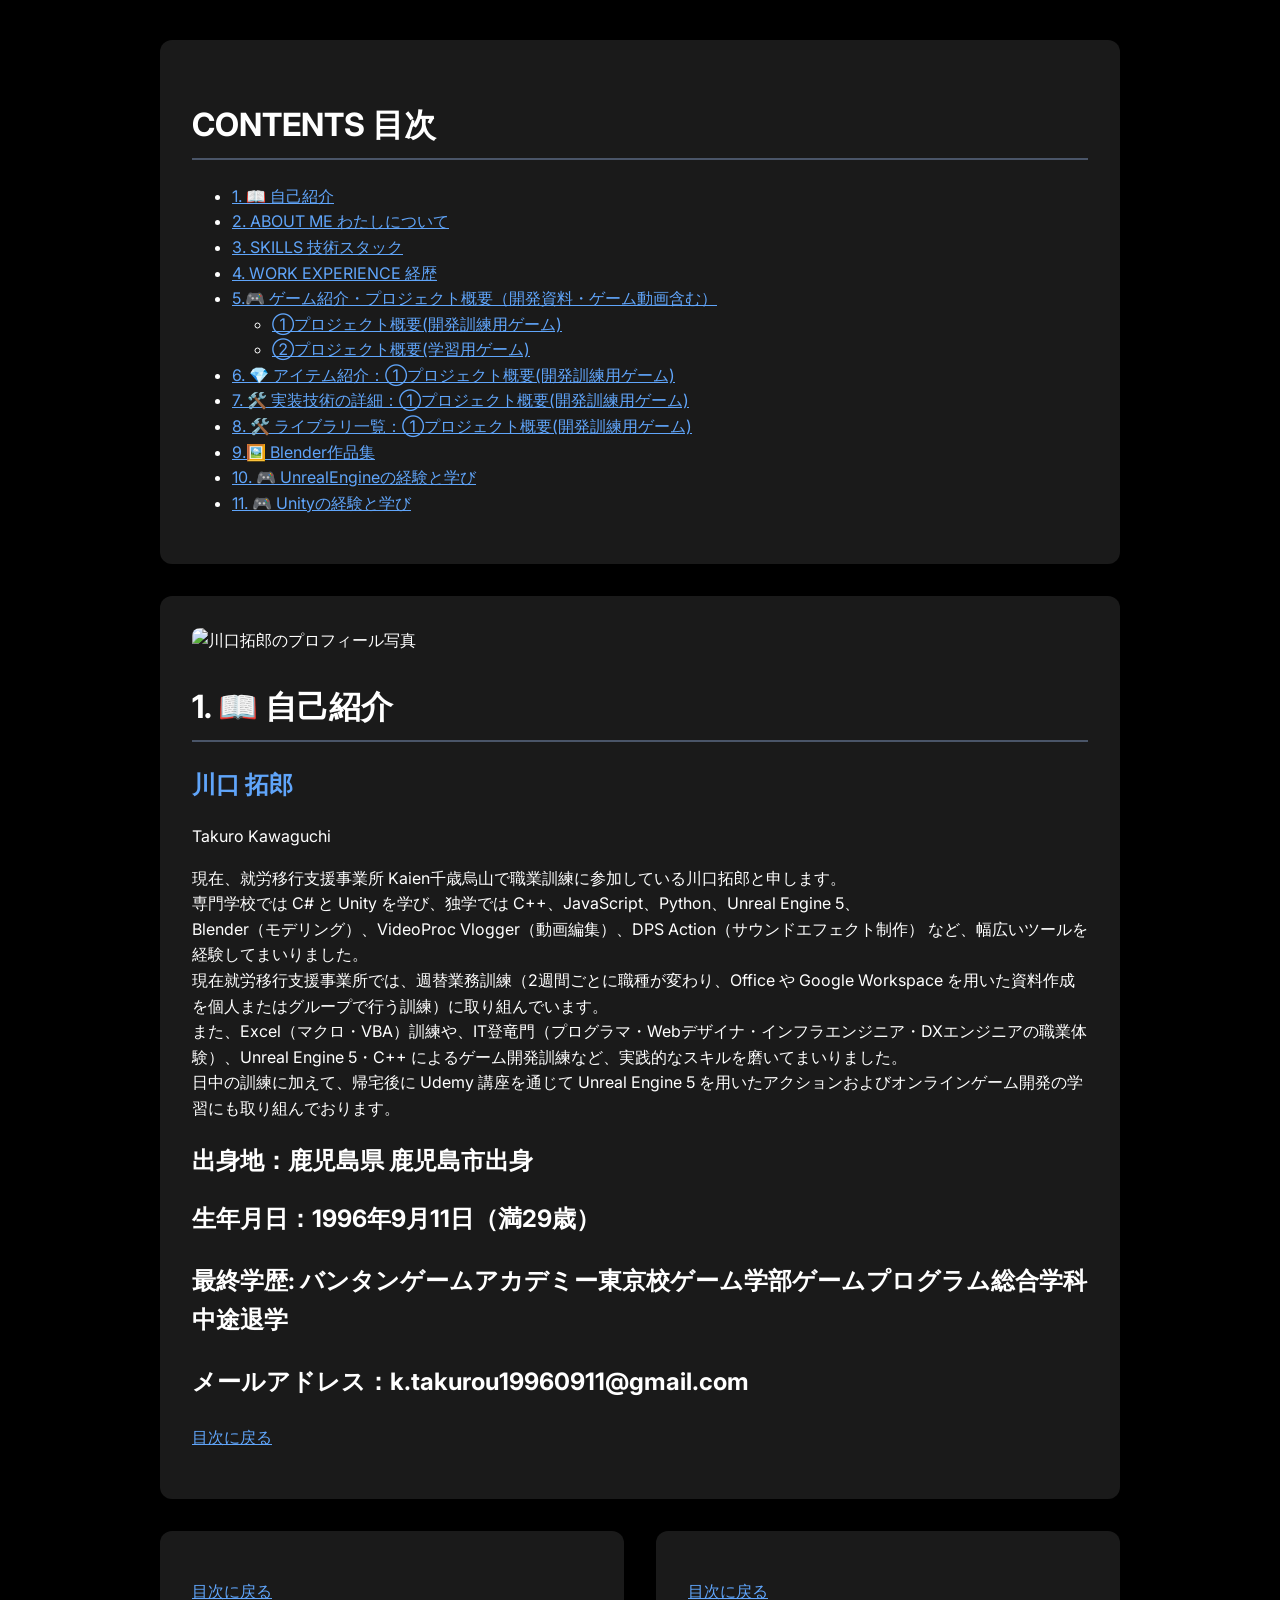
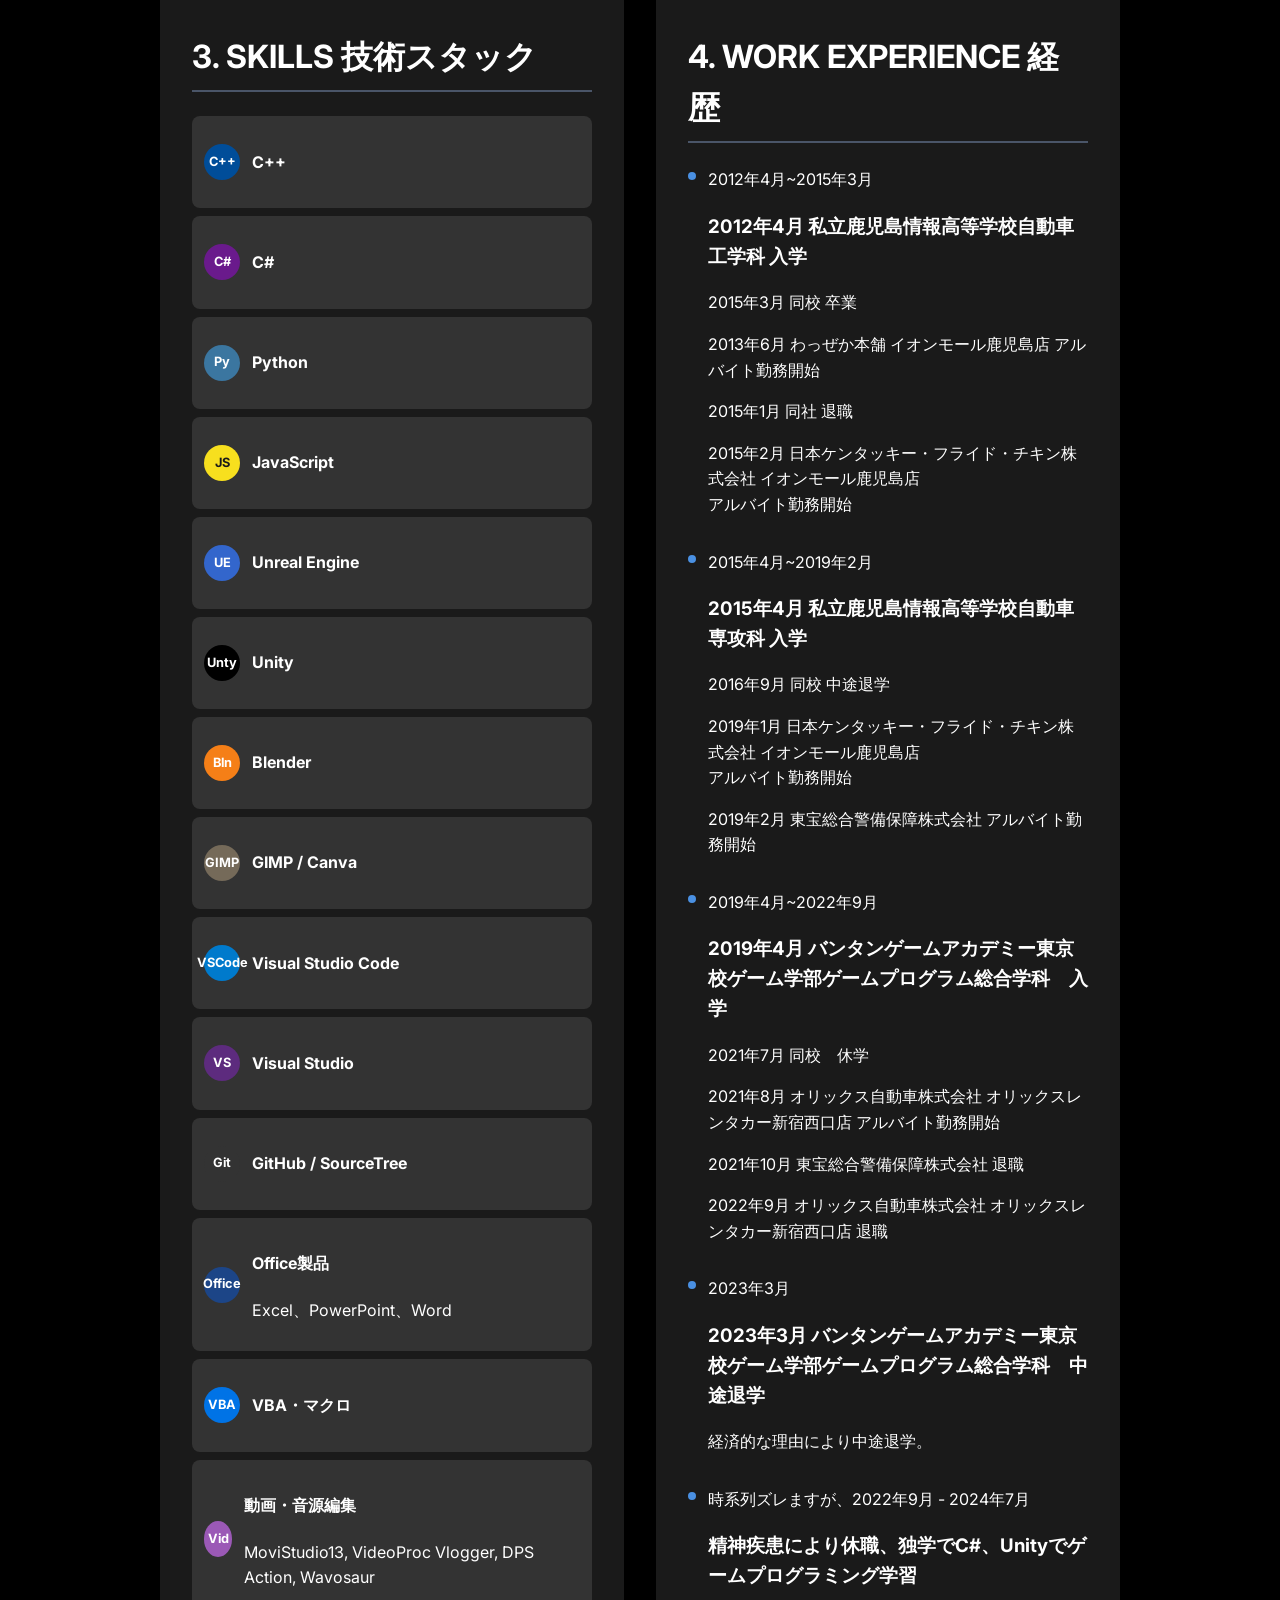
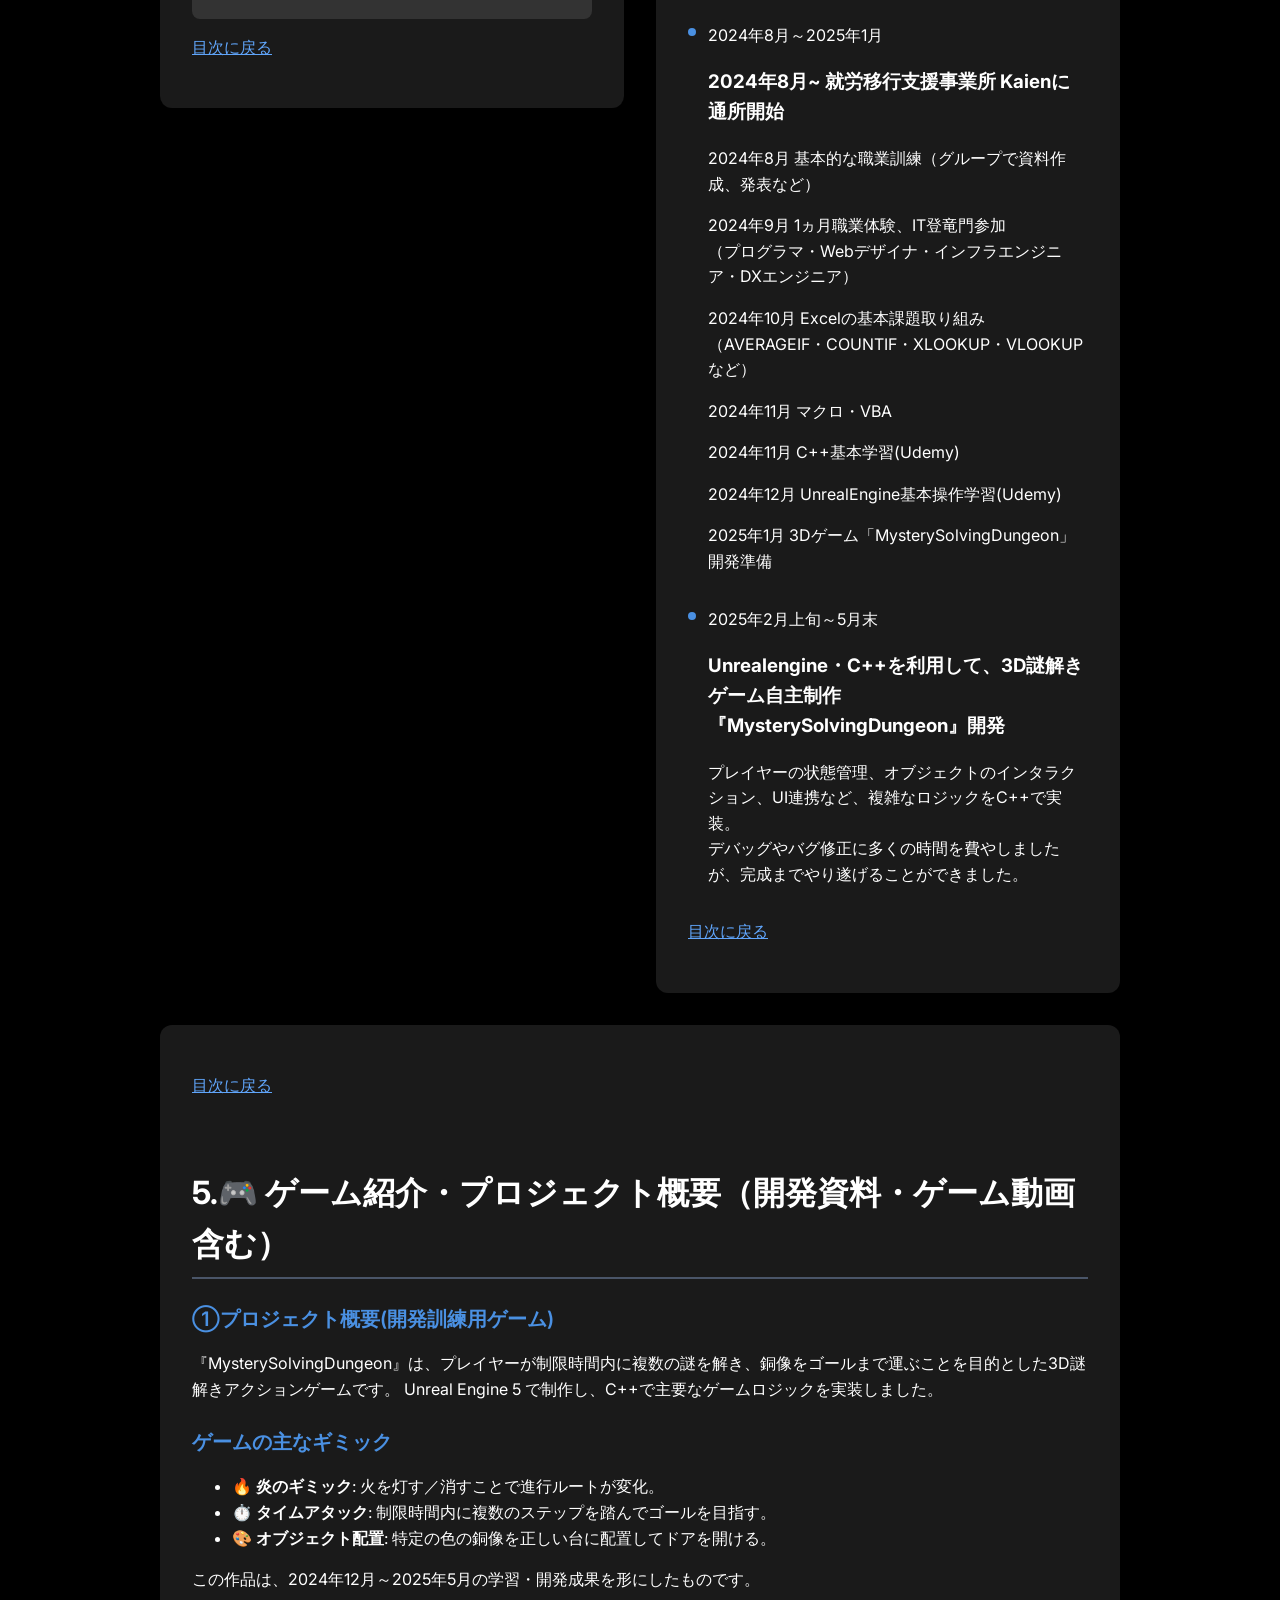
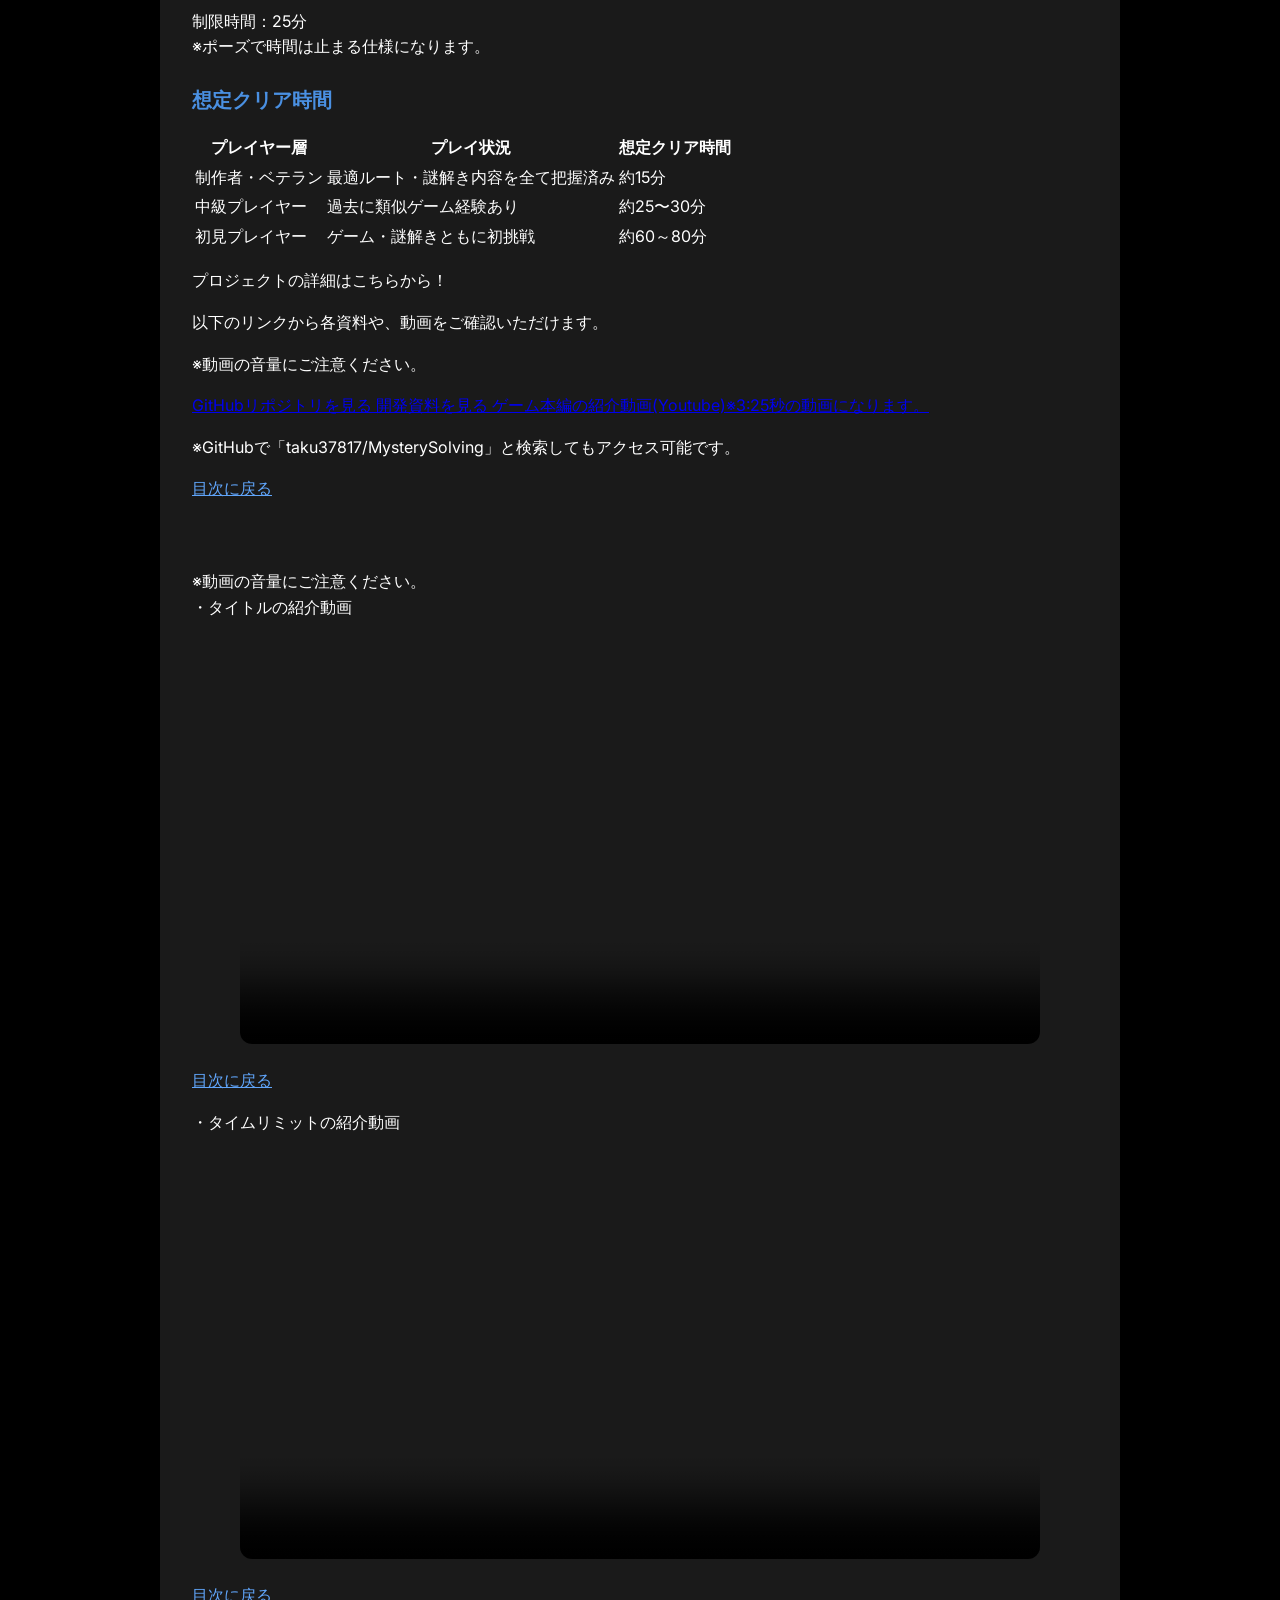
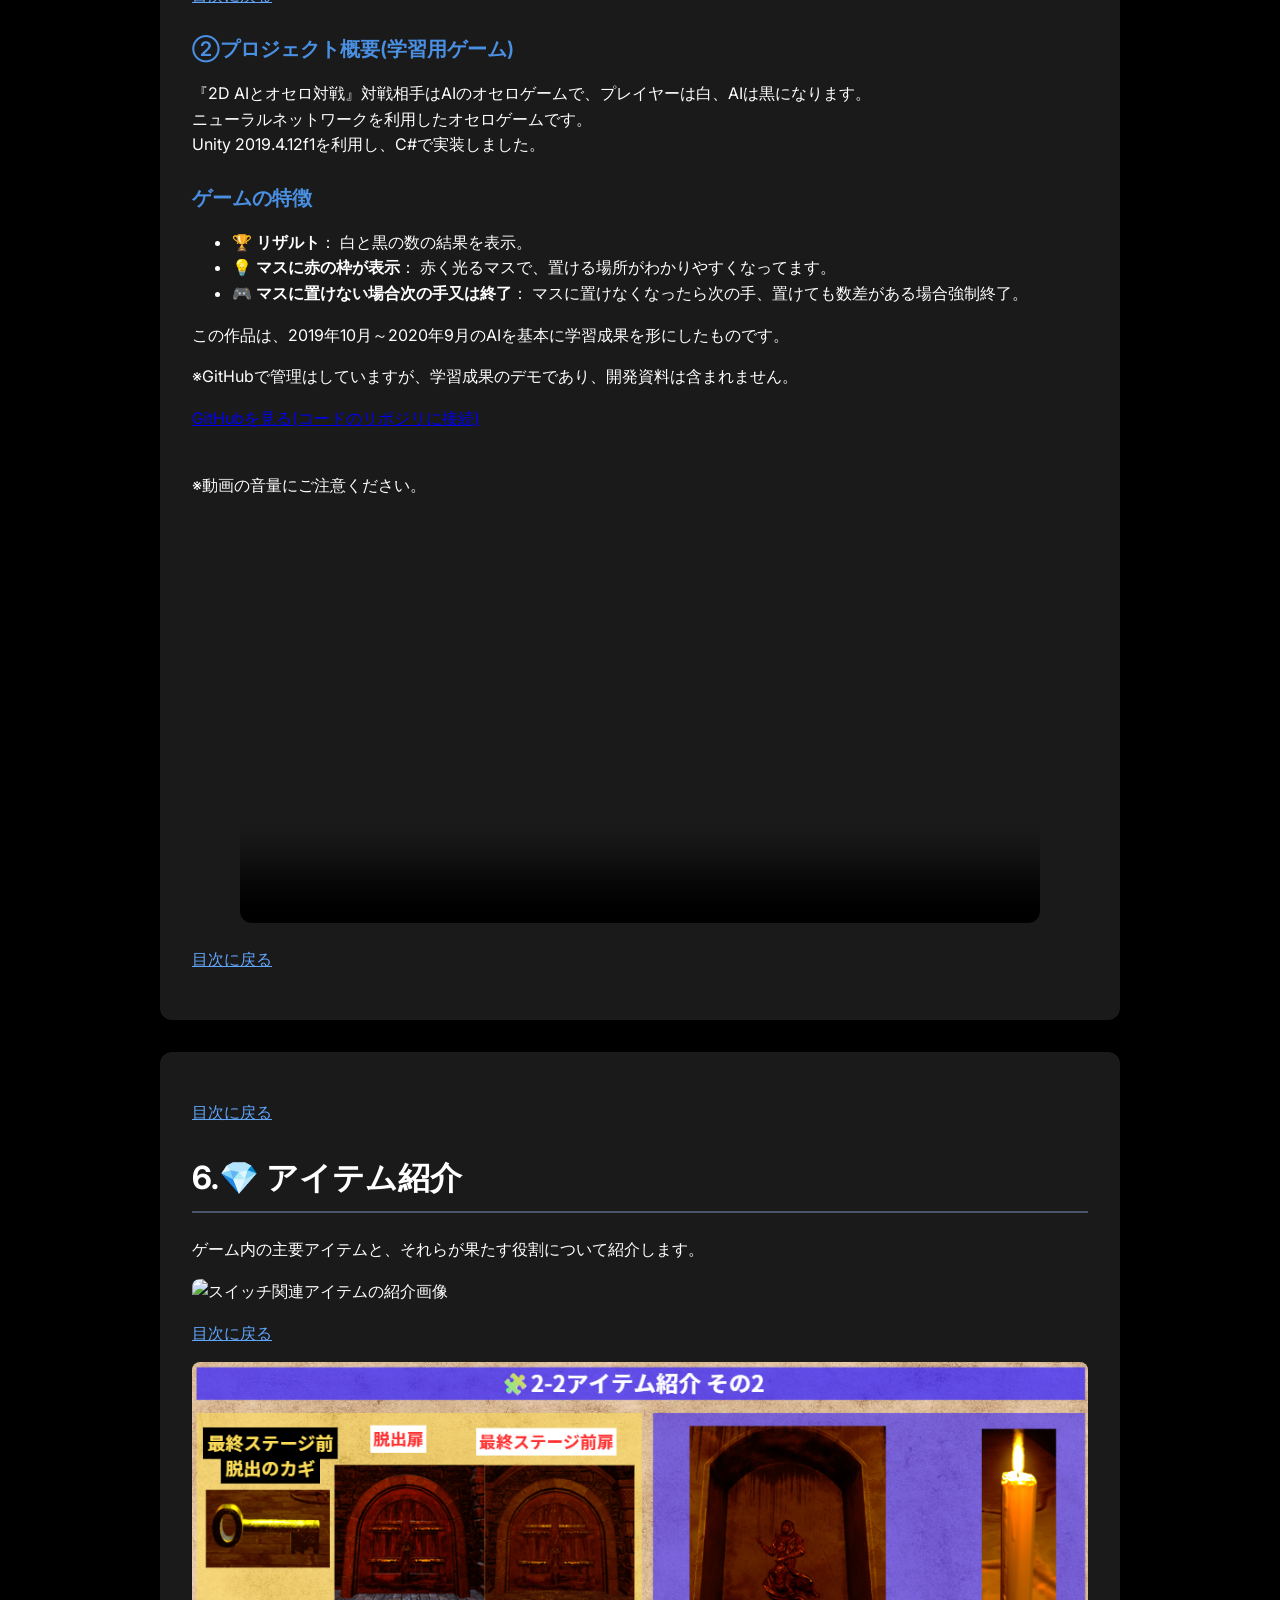
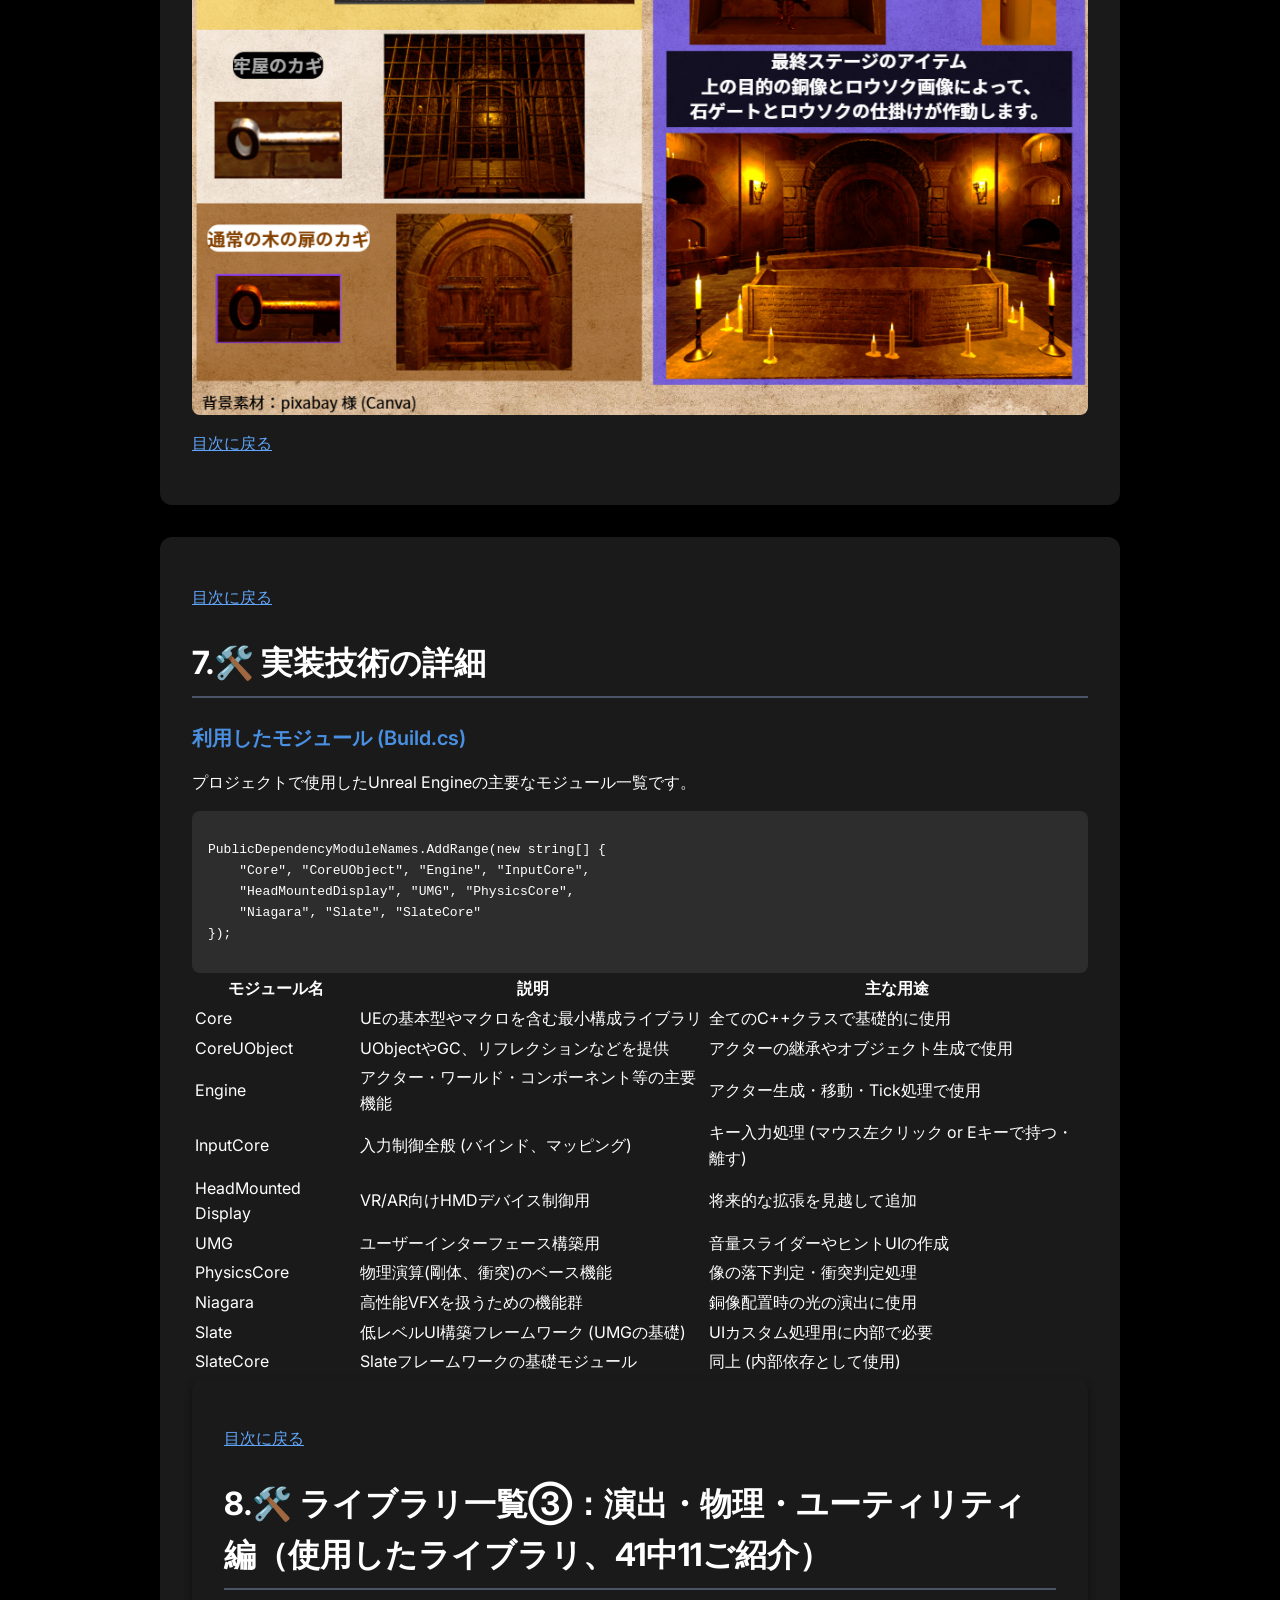
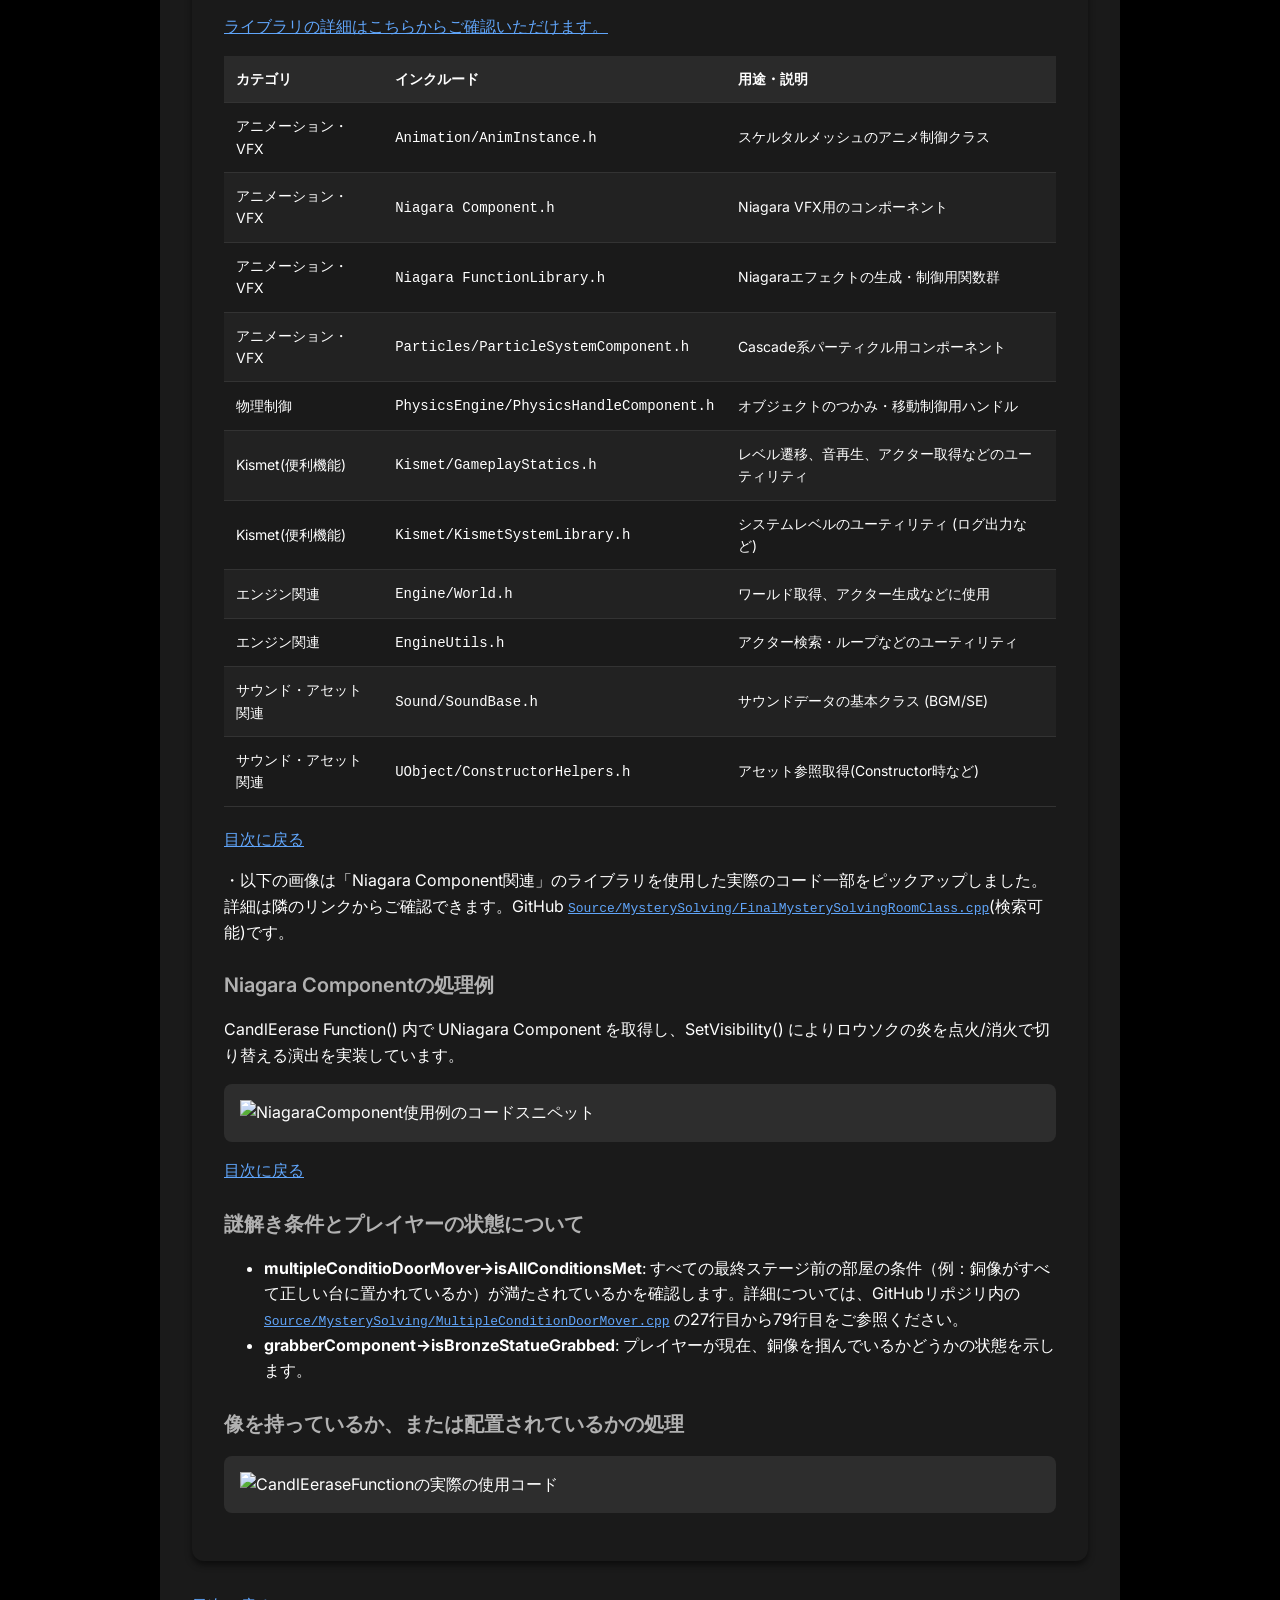
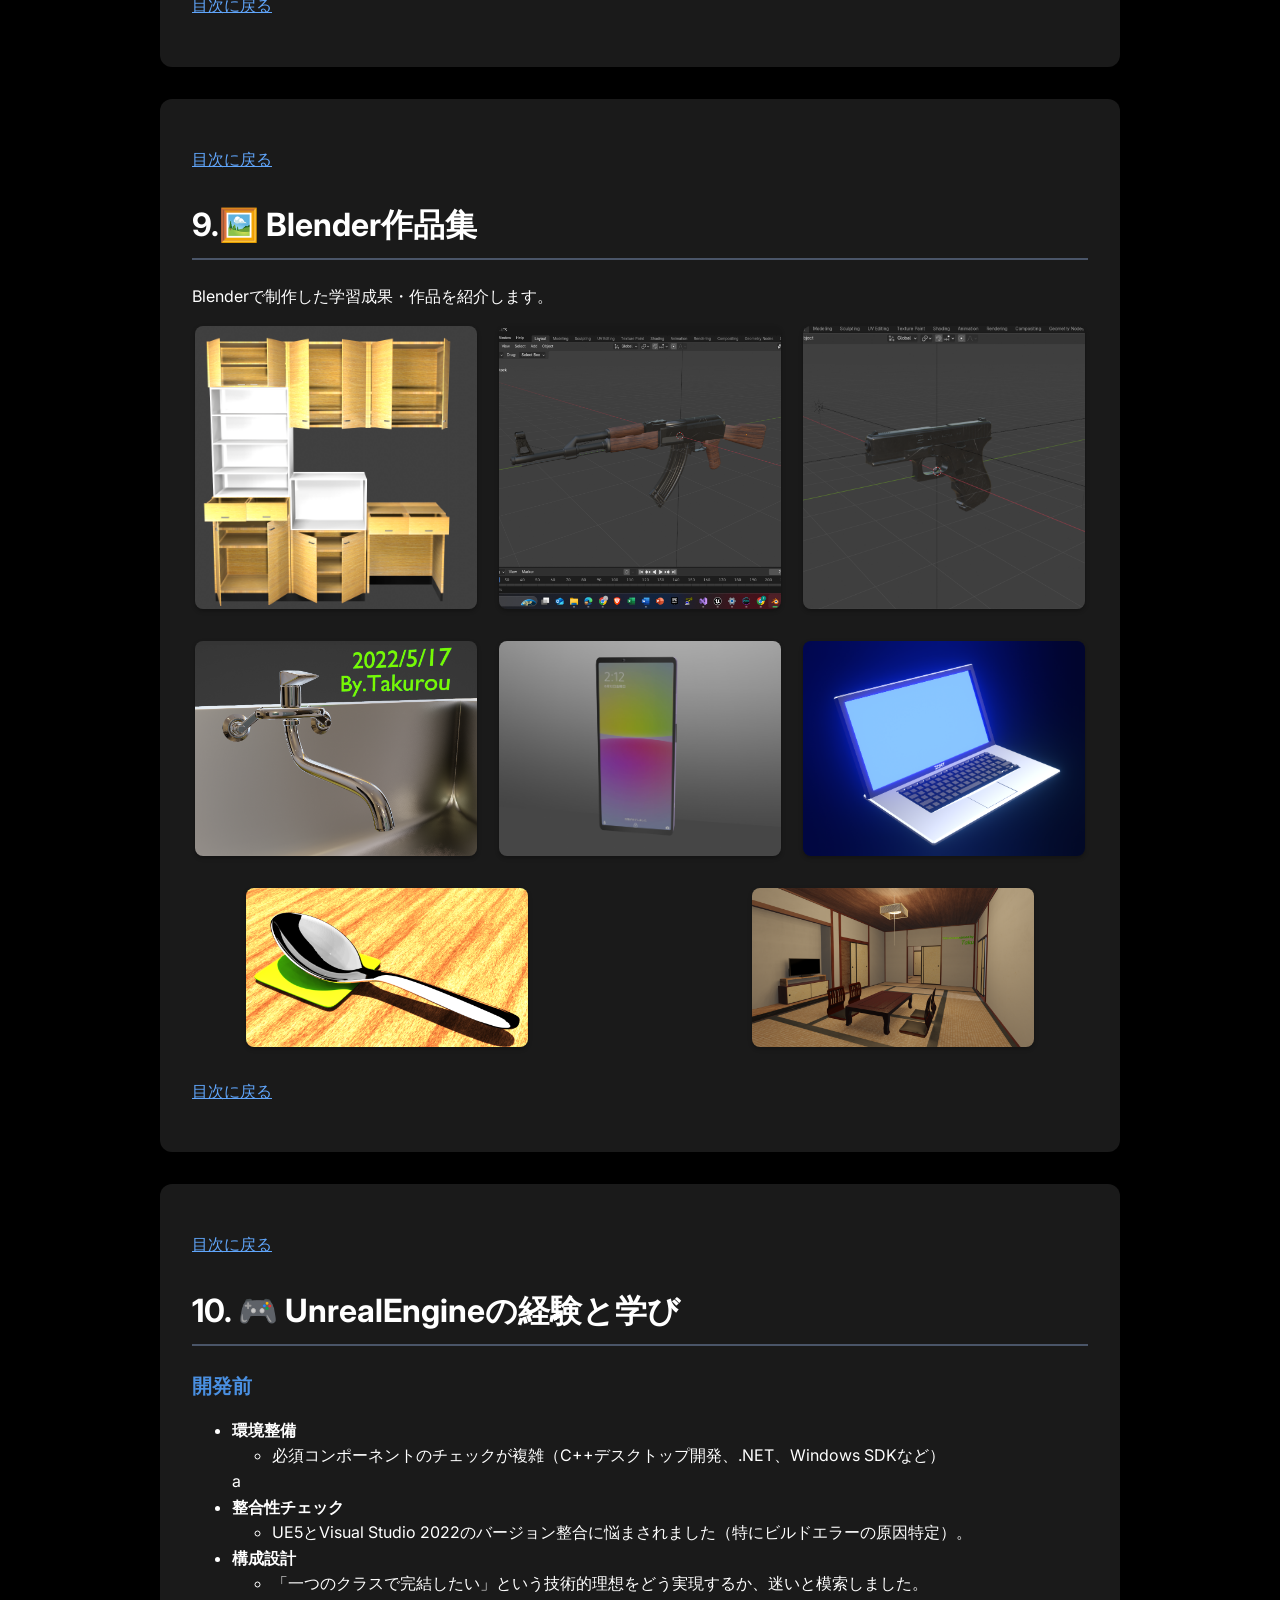
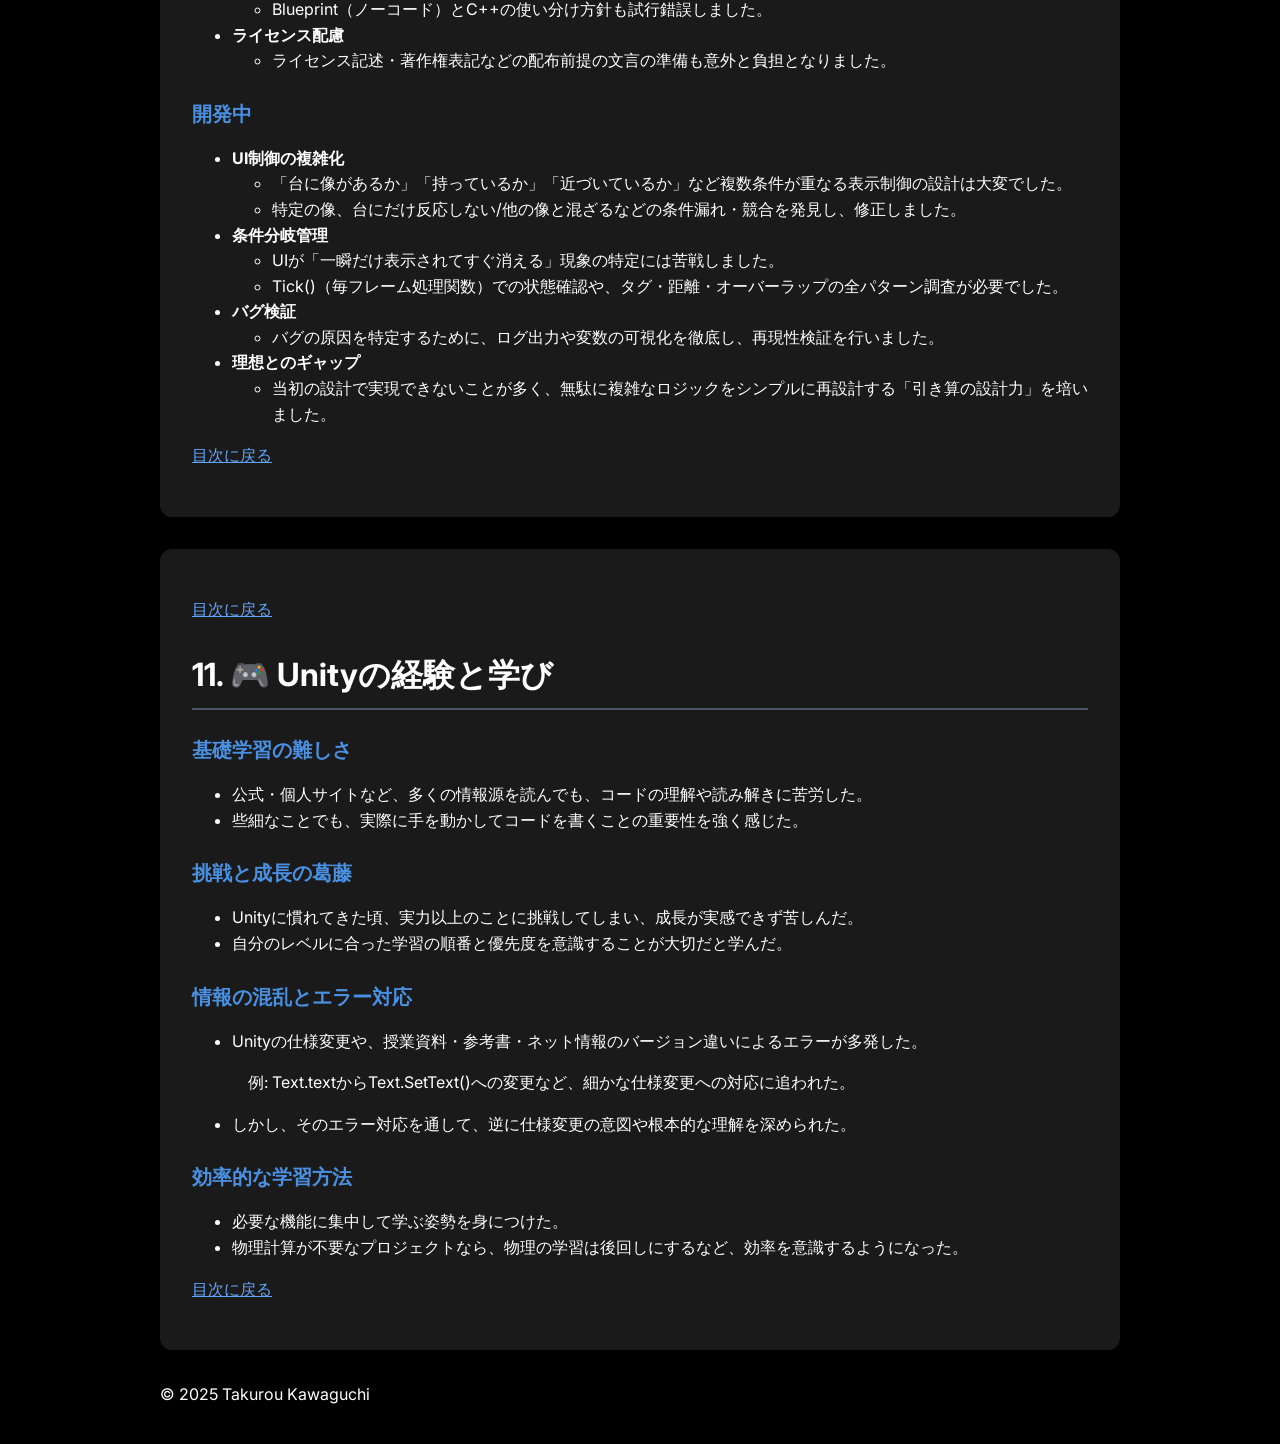
==== commit 2c7e543c: "Revise introduction and skills details in index.html Changed the structure and self-introduction tex" ====
--- a/index.html
+++ b/index.html
@@ -43,10 +43,11 @@
                <div class="bg-black text-white p-5 rounded-md">
                     <p class="text-base">
                         現在、就労移行支援事業所 Kaien千歳烏山で職業訓練に参加している川口拓郎と申します。
-                        <br>専門学校でC#とUnityを、独学ではC++、JavaScript、Python、UnrealEngine5、BlenderやGIMP、サウンドエフェクト(SE)など多岐にわたるツールを経験し、
-						<br>就労移行支援事業所では、週替業務（2週間ごとに職種が変わる訓練で、OfficeやGoogle Workspaceを使った資料作成を、個人またはグループで行う訓練。）
-						<br>他にもExcelのマクロ・VBA訓練、IT登竜門（プログラマ・Webデザイナ・インフラエンジニア・DXエンジニア職業体験）、UnrealEngine5、C++でゲーム開発など訓練中に取り組みました。
-						<br>現在は週替業務の訓練に取り組みつつ、帰宅後はUdemy講座で、Unreal Engine5を活用したアクション及びオンラインゲーム開発学習にも挑戦しています。
+                       	<br>専門学校では C# と Unity を学び、独学では C++、JavaScript、Python、Unreal Engine 5、
+			<br>Blender（モデリング）、VideoProc Vlogger（動画編集）、DPS Action（サウンドエフェクト制作） など、幅広いツールを経験してまいりました。
+			<br>現在就労移行支援事業所では、週替業務訓練（2週間ごとに職種が変わり、Office や Google Workspace を用いた資料作成を個人またはグループで行う訓練）に取り組んでいます。
+			<br>また、Excel（マクロ・VBA）訓練や、IT登竜門（プログラマ・Webデザイナ・インフラエンジニア・DXエンジニアの職業体験）、Unreal Engine 5・C++ によるゲーム開発訓練など、実践的なスキルを磨いてまいりました。
+			<br>日中の訓練に加えて、帰宅後に Udemy 講座を通じて Unreal Engine 5 を用いたアクションおよびオンラインゲーム開発の学習にも取り組んでおります。
                     </p>
                 </div>
                 <div class="mt-5 text-gray-300 text-sm space-y-1"> 
@@ -61,22 +62,7 @@
 
         <div class="main-content">
             <div class="left-panel">
-                <section class="section" id="about-me">
-                    <p class="mt-8 text-right"><a href="#table-of-contents" class="text-blue-400 hover:underline">目次に戻る</a></p>
-                    <h2 class="section-title">2. ABOUT ME <span class="text-base text-gray-400 ml-2">わたしについて</span></h2>
-                    <div class="text-gray-300 leading-relaxed text-sm md:text-base space-y-3">
-                        <p>
-                            専門学校でゲーム開発の基礎を学んでいましたが、中途退学後、独学で
-                            C#とUnityの学習継続及び、C++やUnreal Engine 5の習得に励みました。技術的な苦労や精神的な葛藤もありましたが、ゲーム開発への情熱を原動力に、乗り越えてきました。 
-                        </p>
-                        <p>
-                            このポートフォリオは、私の「<strong>調べる力</strong>」「<strong>問題を解決する力</strong>」、そして何より「<strong>開発を最後までやり抜く力</strong>」の証明です。
-							<br>挑戦には失敗がつきものですが、実現のために情熱を持ってチャレンジし続ける姿勢を大切にしています。</br>
-							<br>現在は Unity・Unreal Engine 5・プログラミングの基礎知識があり、新しいツールに慣れることも得意です。</br>
-							<br>与えられた役割に責任を持って多職種と連携しながら取り組むことで、チームの一員として貴社の作品づくりに貢献したいと考えております。</br>
-                        </p>
-                    </div>
-                    <p class="mt-8 text-right"><a href="#table-of-contents" class="text-blue-400 hover:underline">目次に戻る</a></p>
+               
                 </section>
                 
                 <section class="section" id="skills">
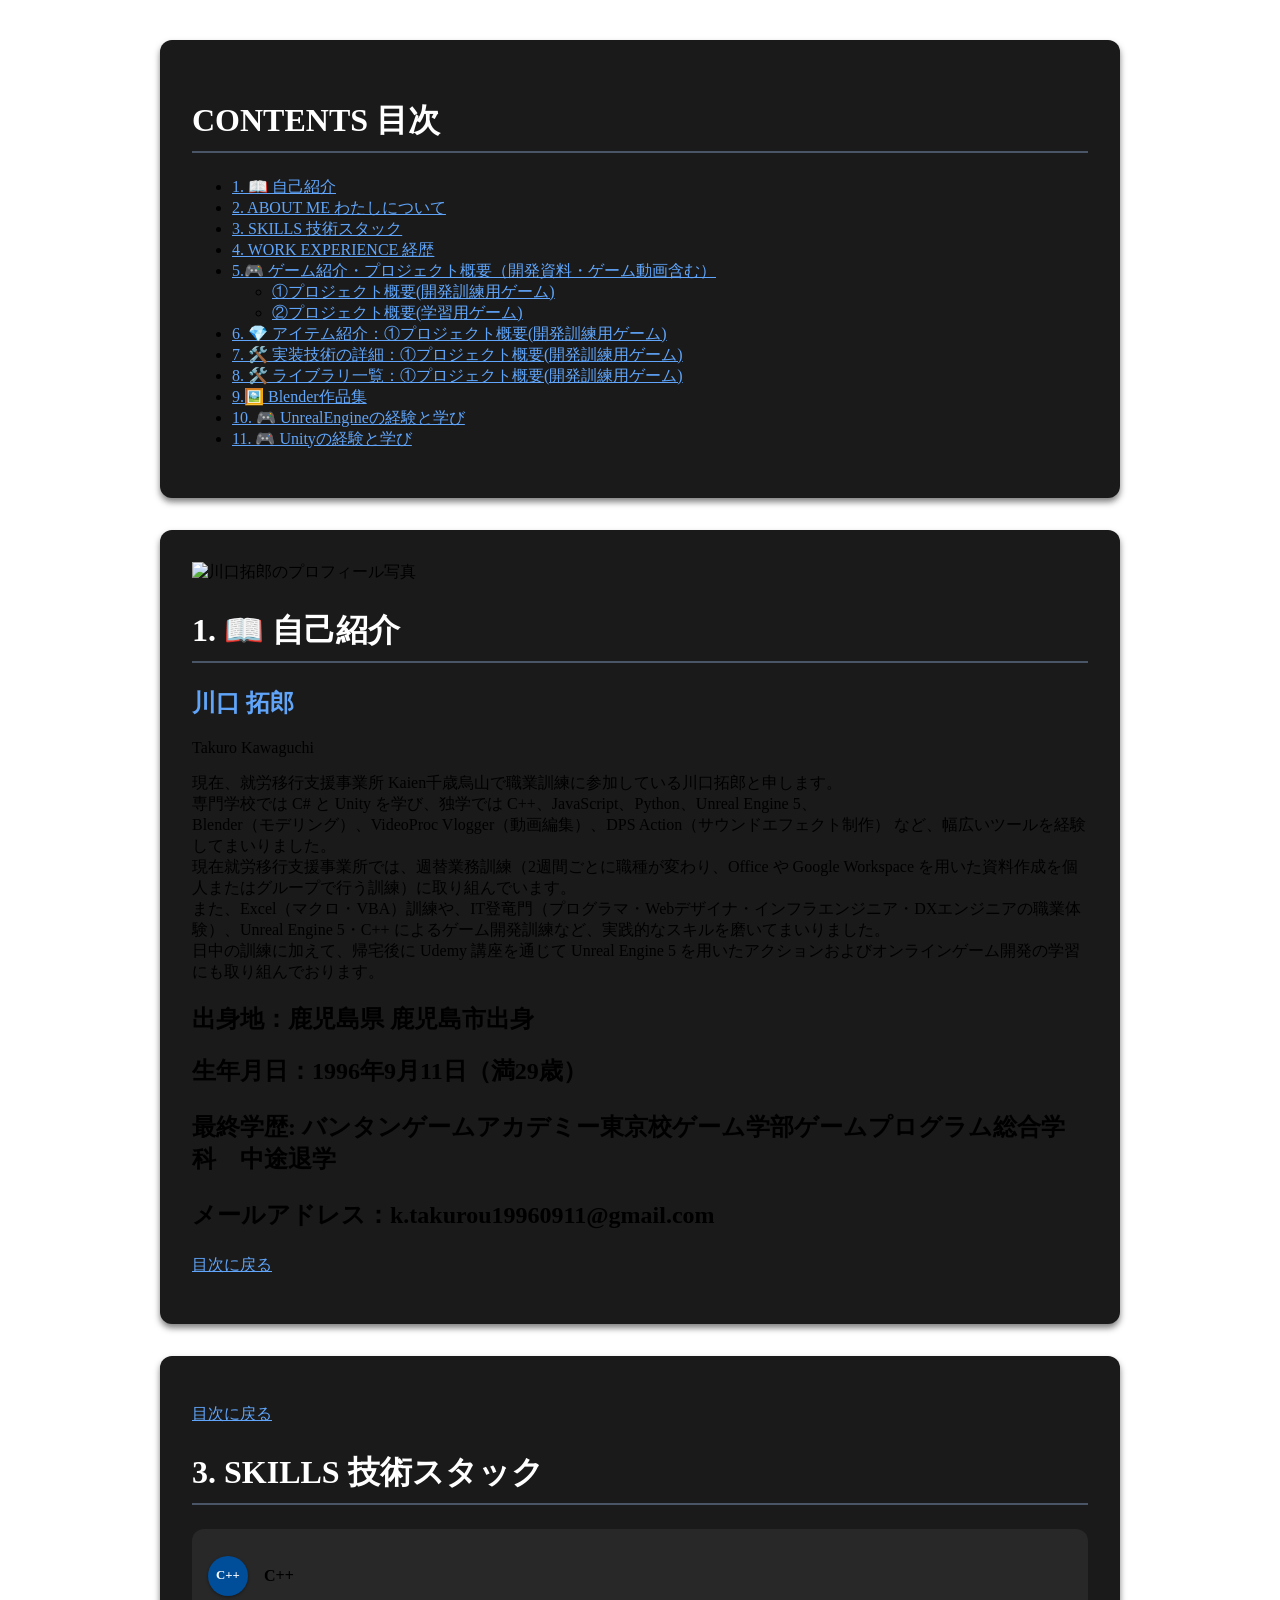
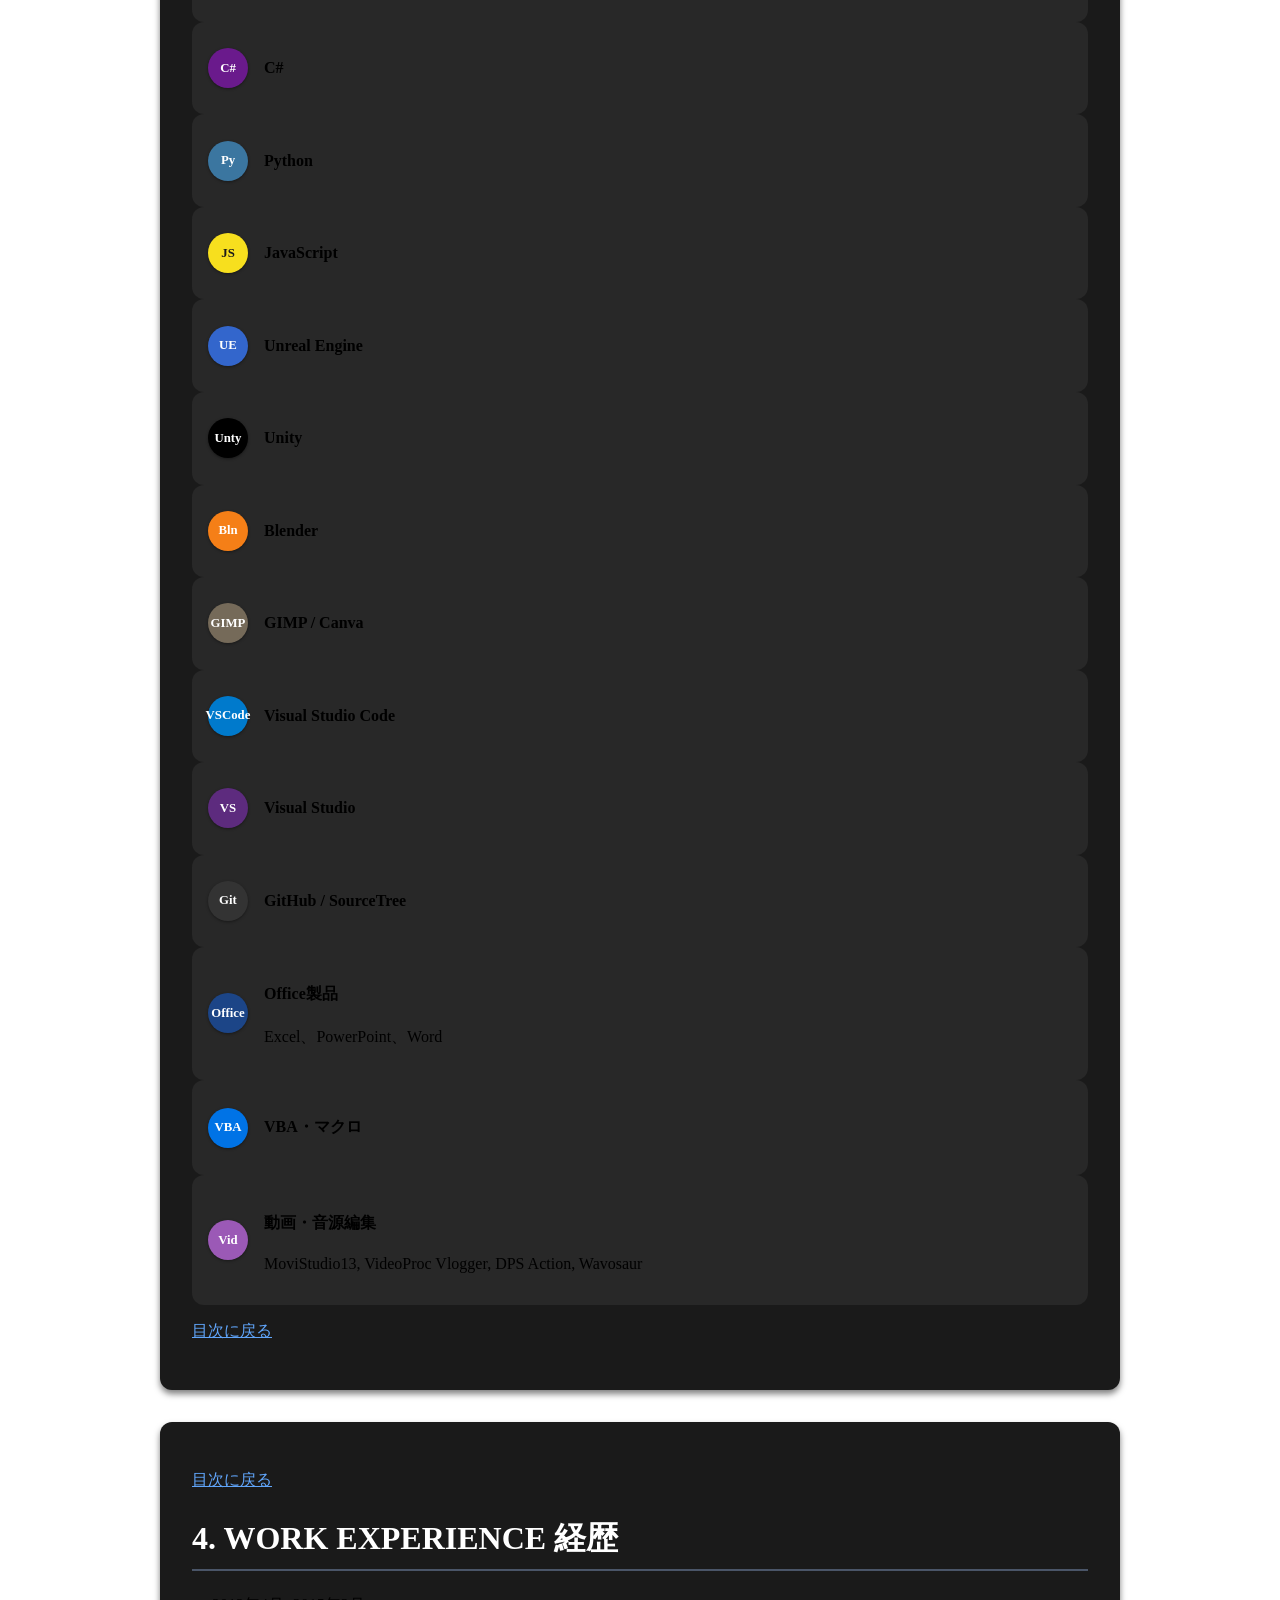
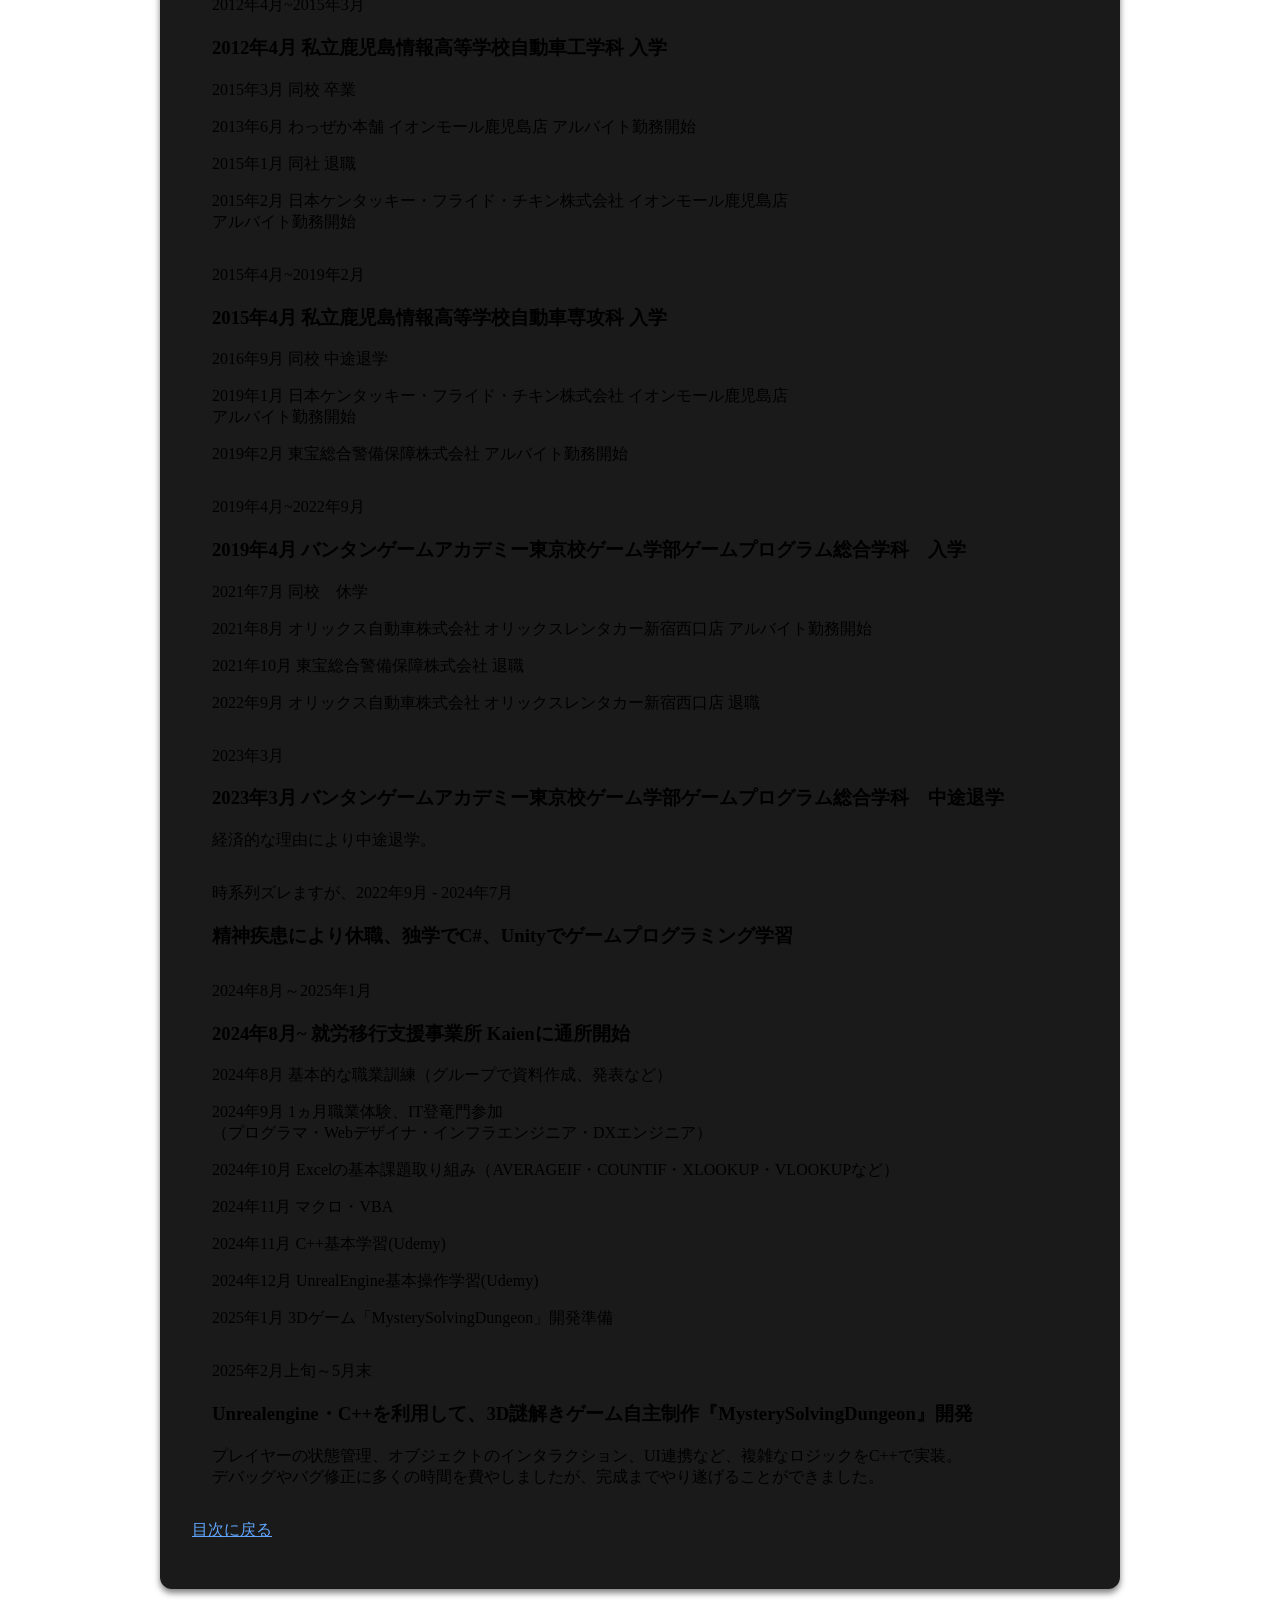
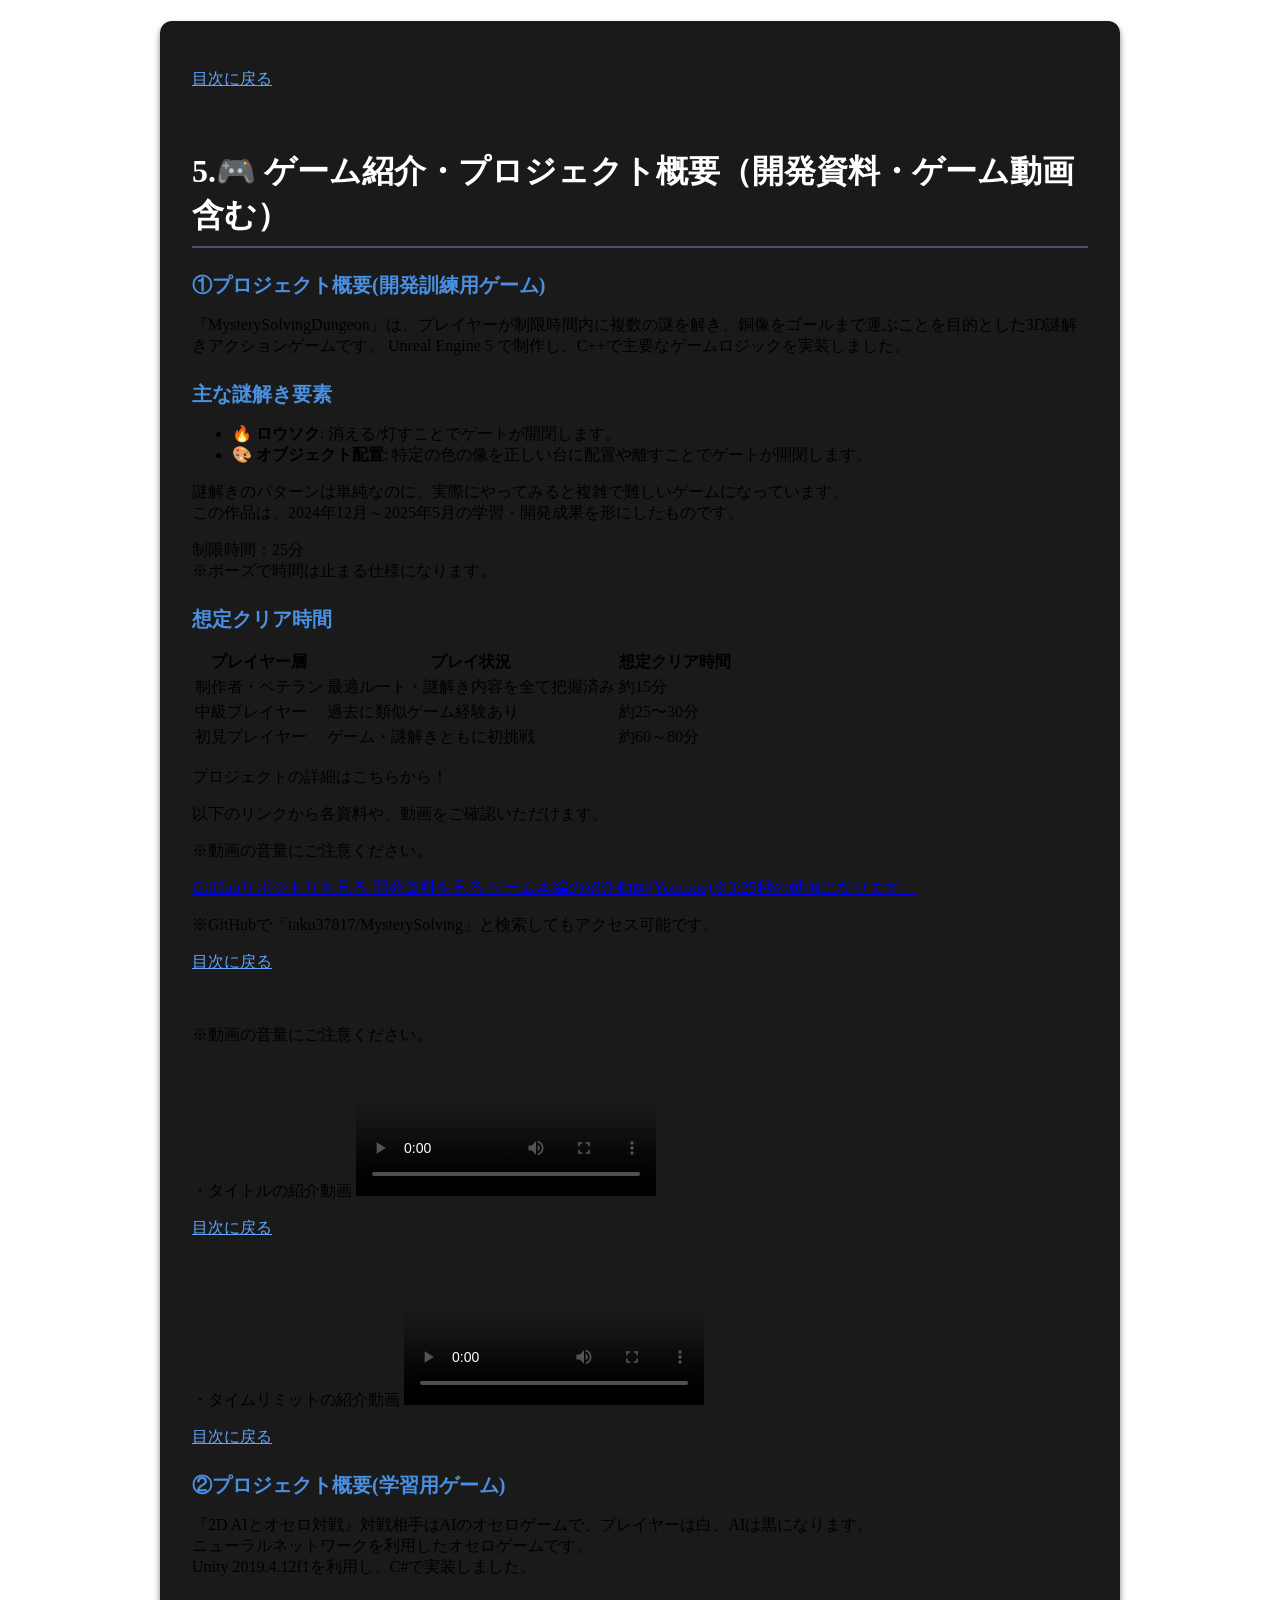
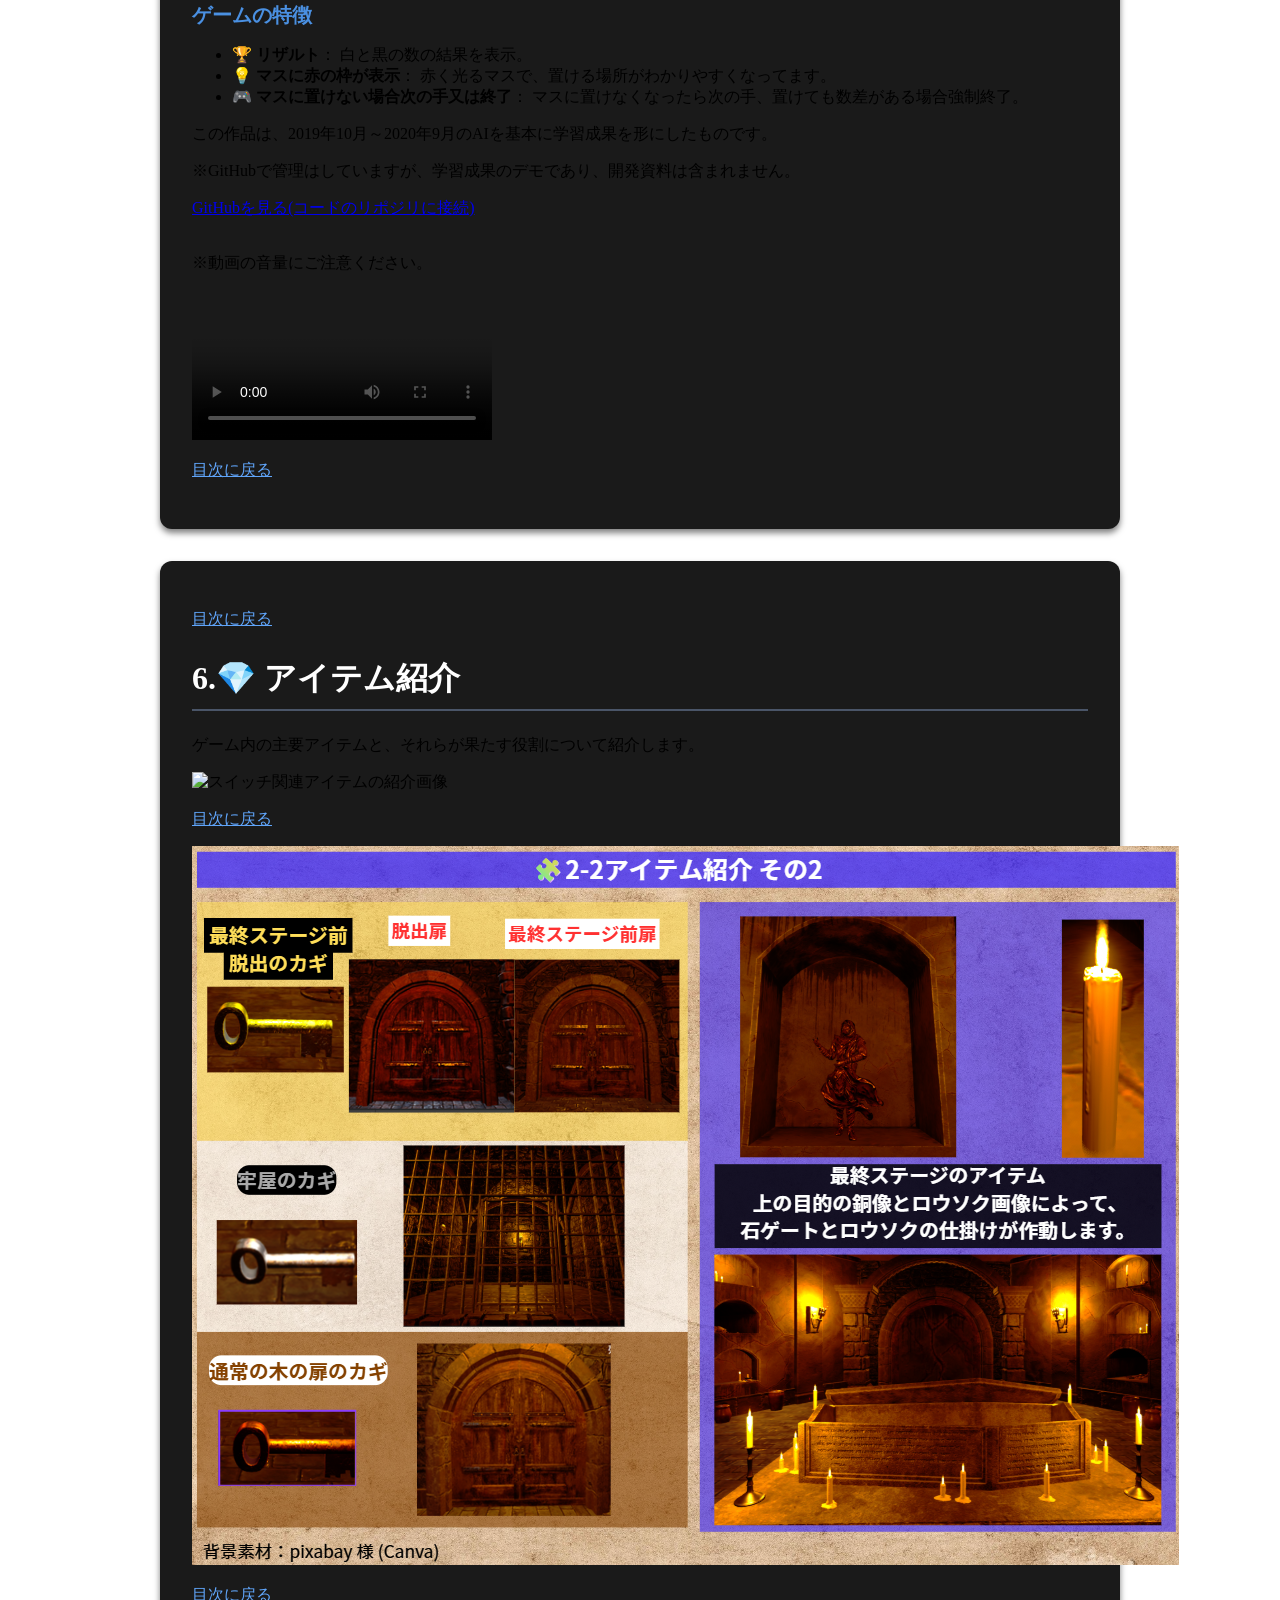
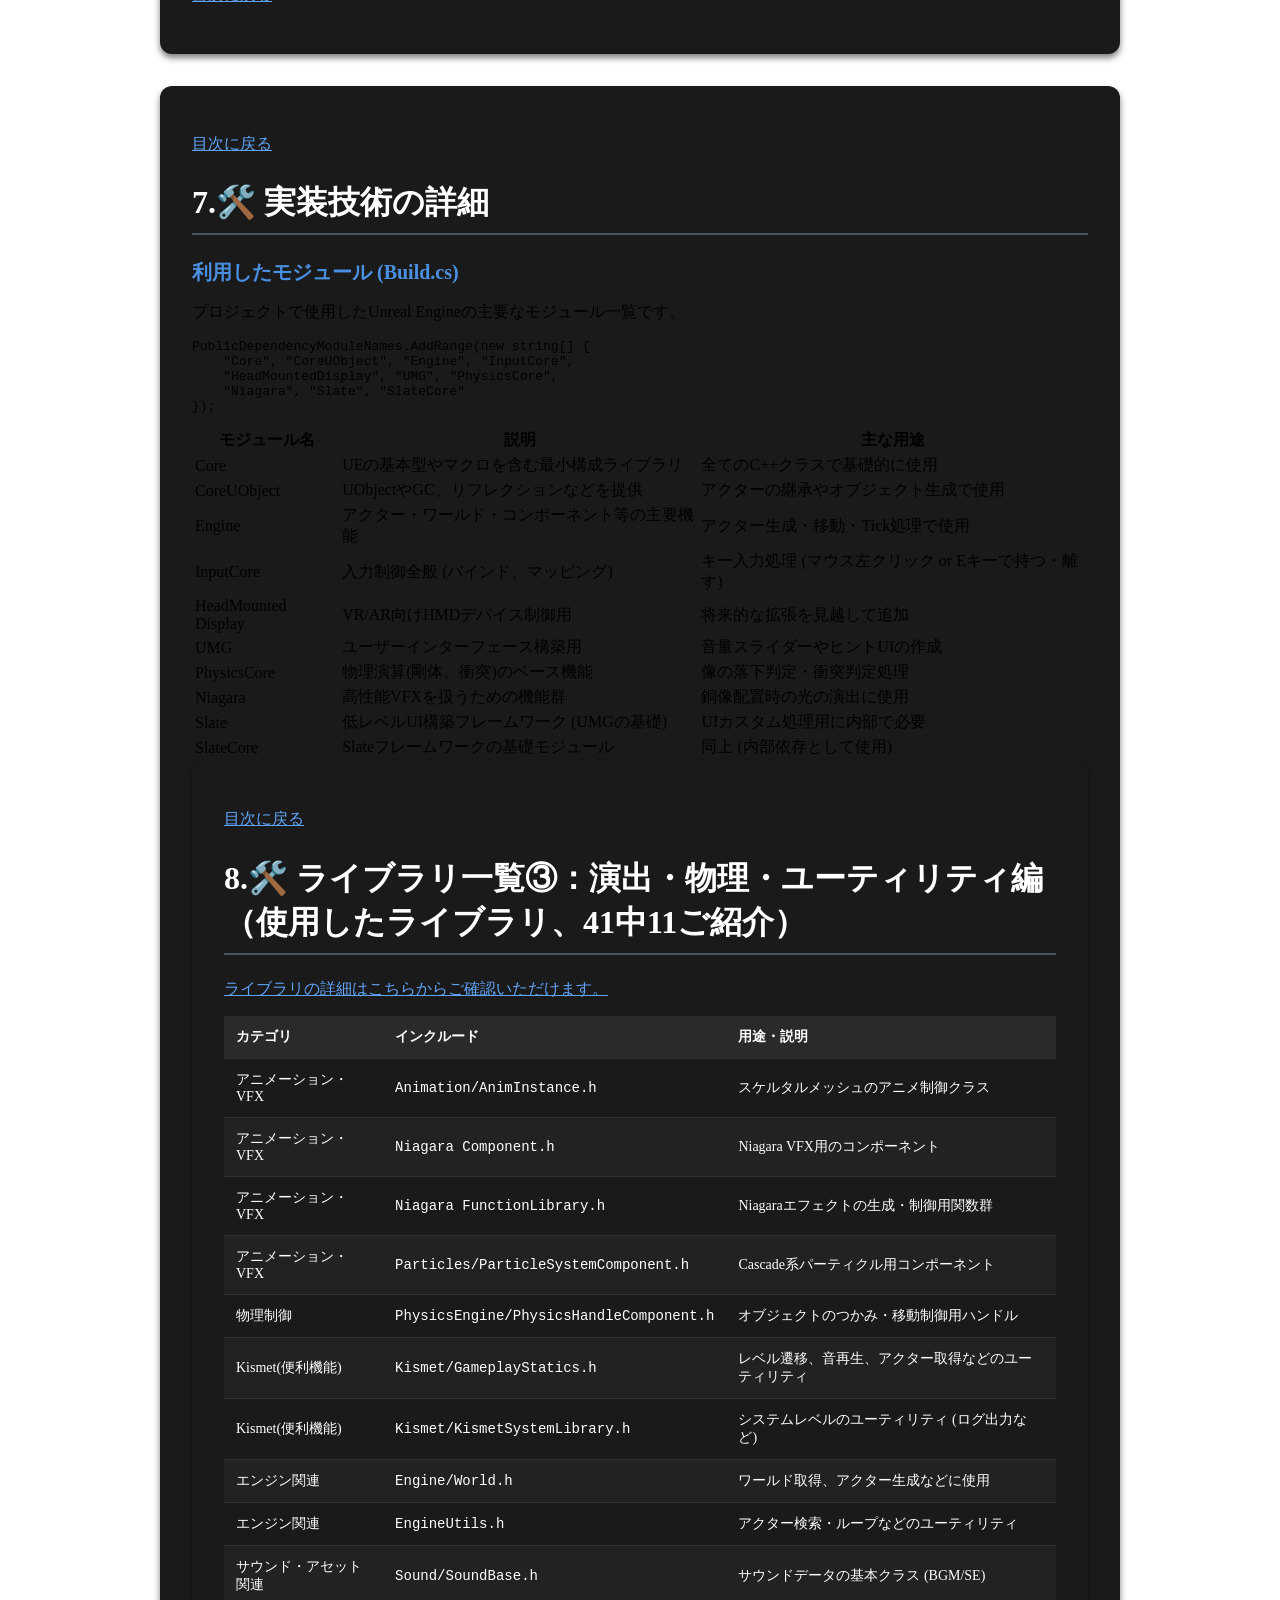
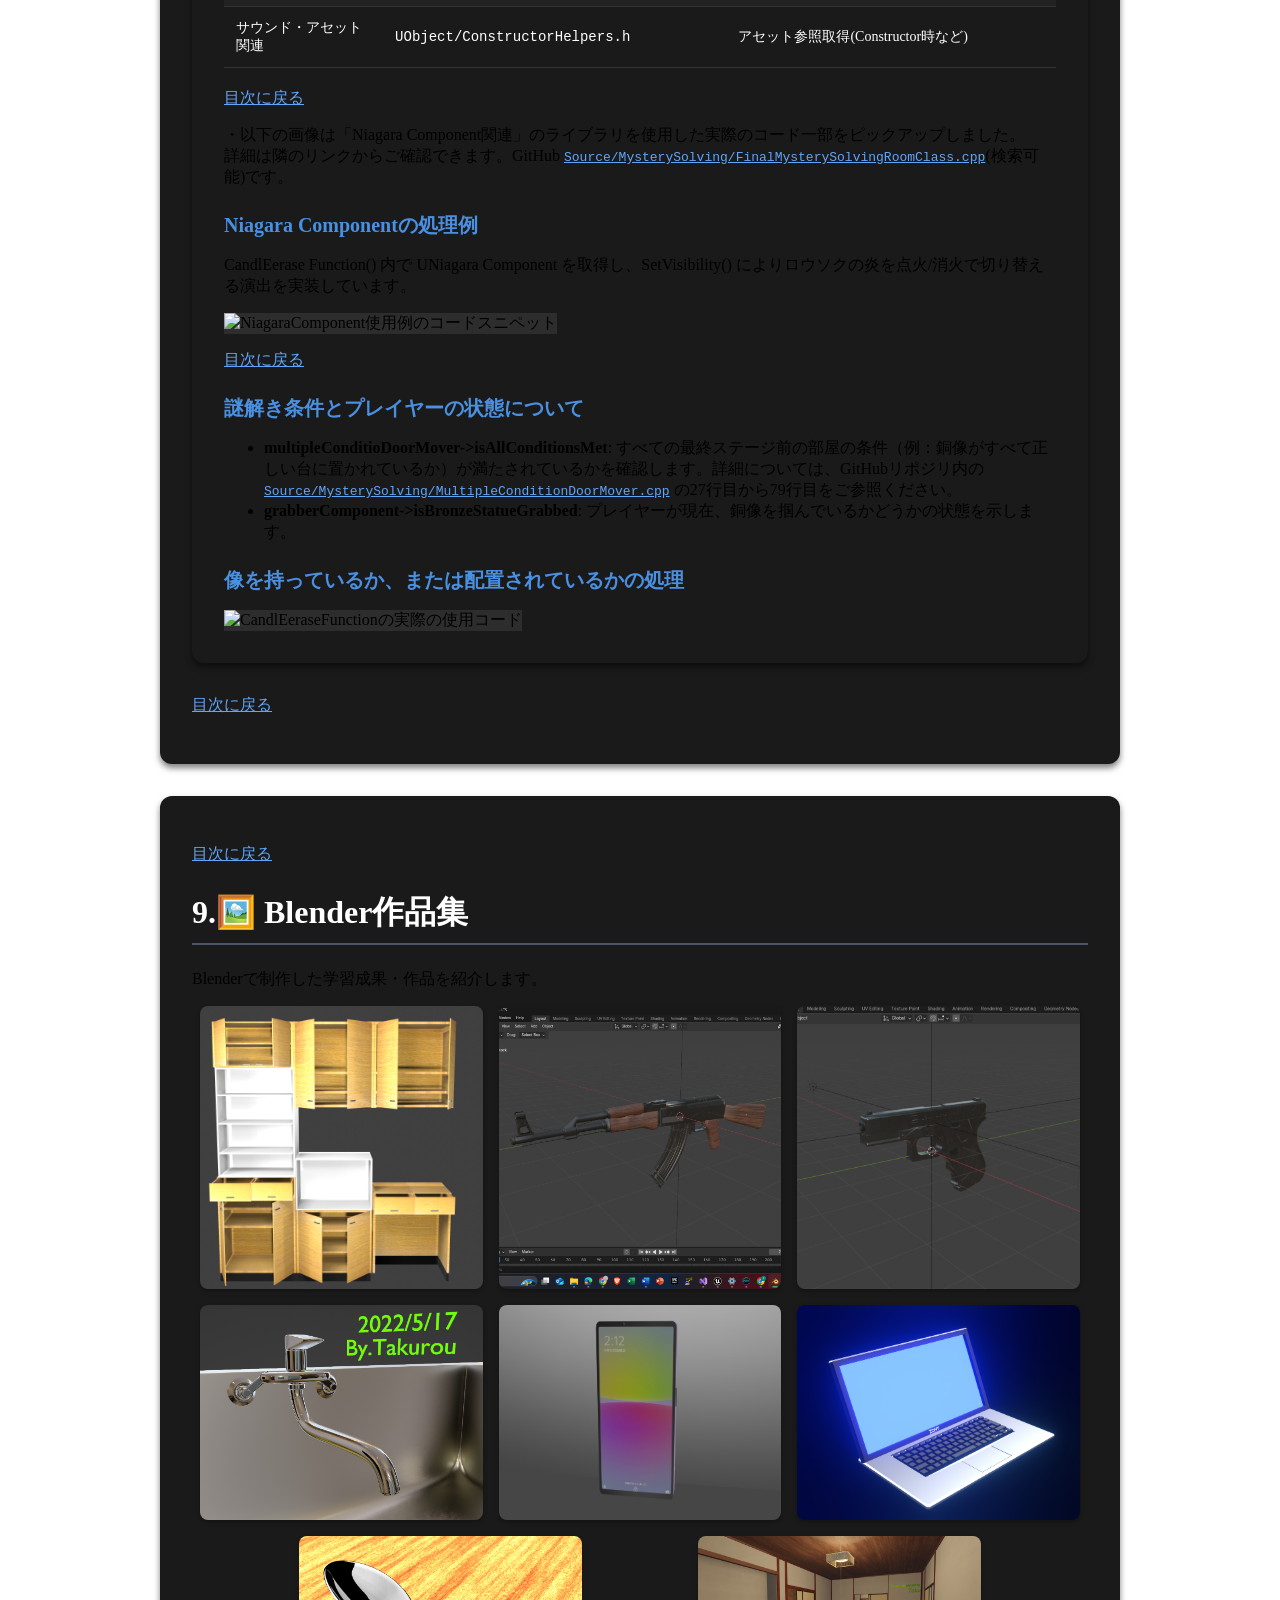
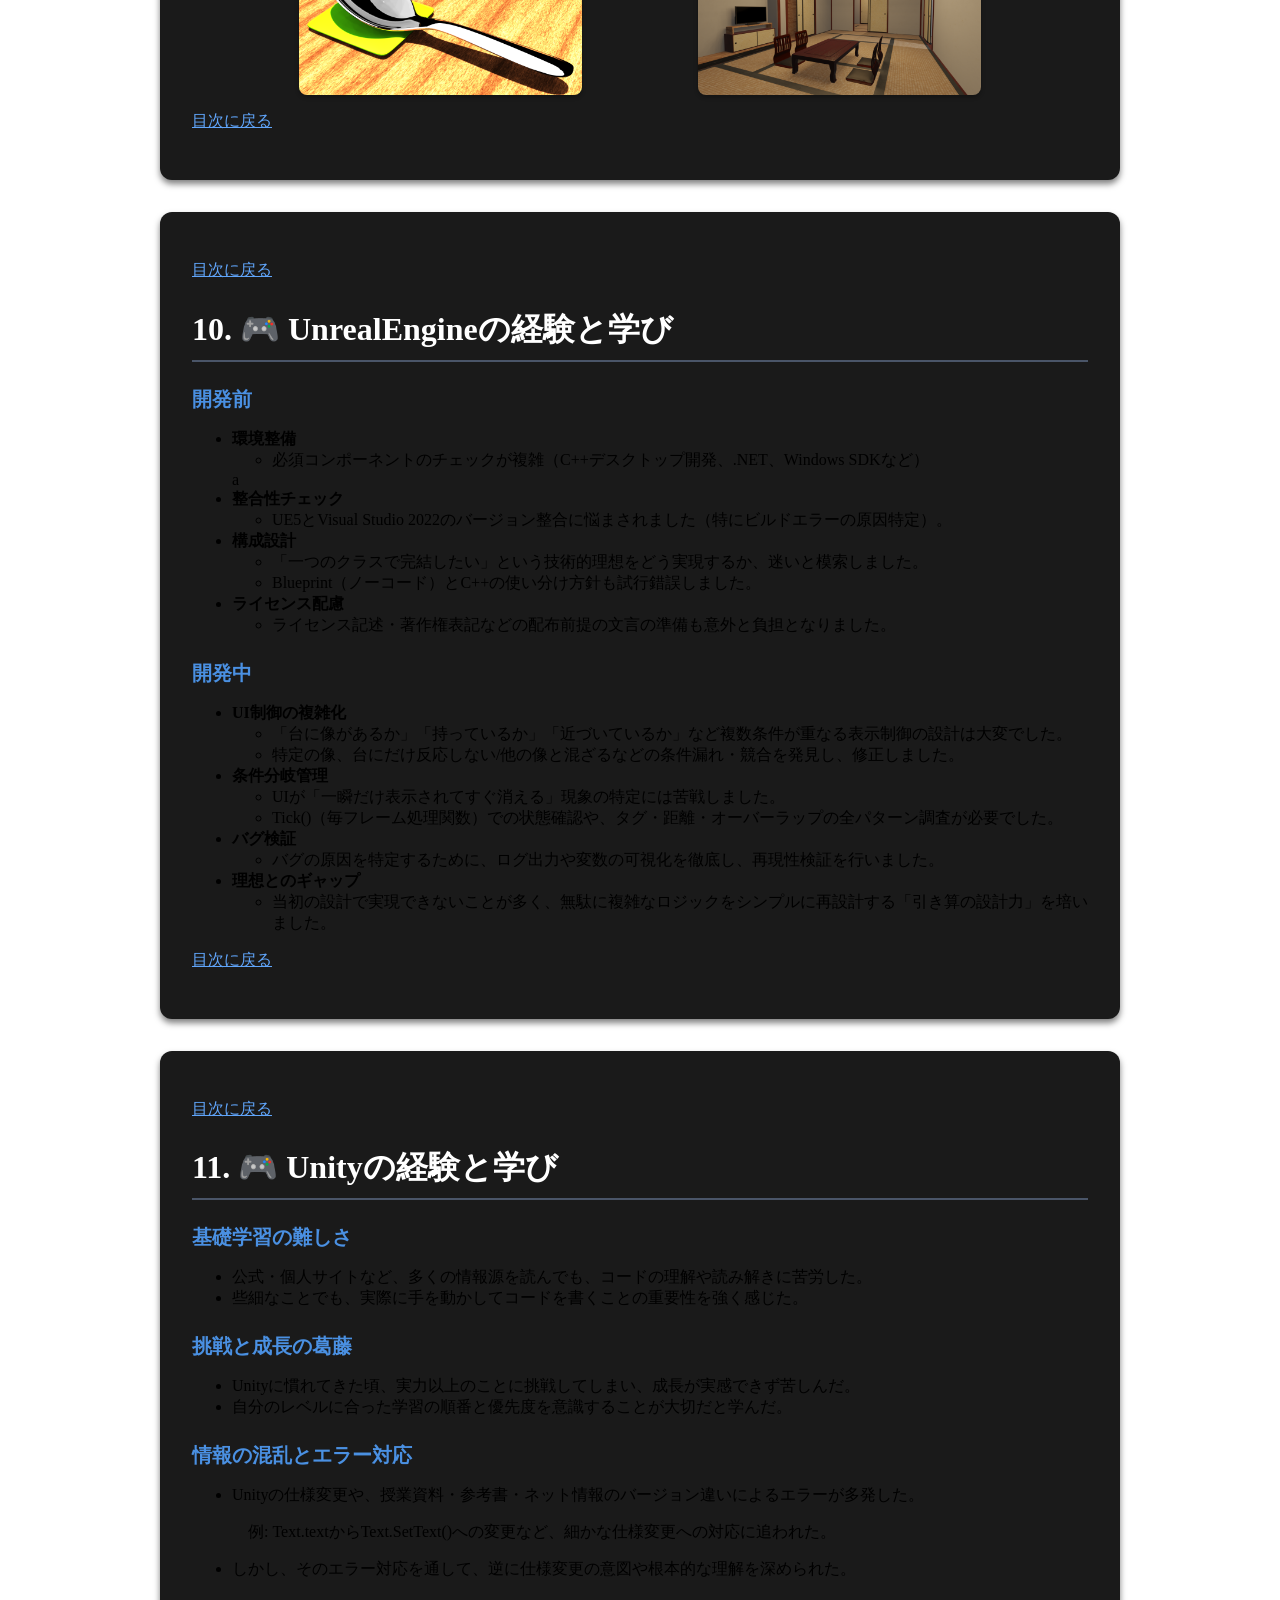
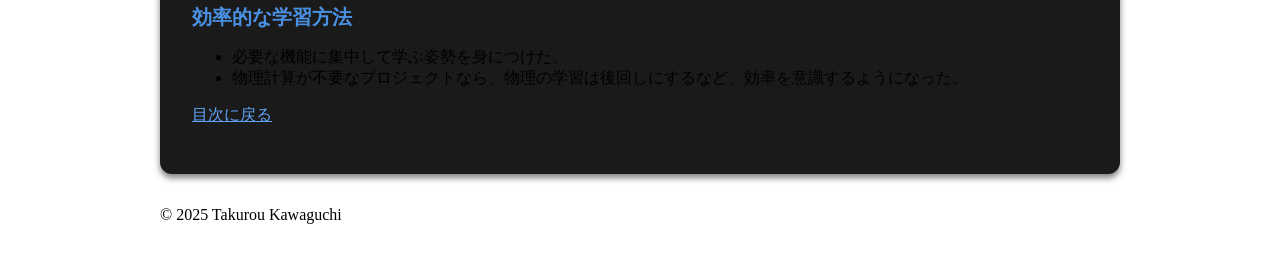
==== commit cd879c3e: "Update index.html" ====
--- a/index.html
+++ b/index.html
@@ -238,14 +238,14 @@
             『MysterySolvingDungeon』は、プレイヤーが制限時間内に複数の謎を解き、銅像をゴールまで運ぶことを目的とした3D謎解きアクションゲームです。
             Unreal Engine 5 で制作し、C++で主要なゲームロジックを実装しました。
         </p>
-        <h3 class="subsection-title">ゲームの主なギミック</h3>
-        <ul class="list-disc list-inside space-y-1 ml-4">
-            <li>🔥 <b>炎のギミック</b>: 火を灯す／消すことで進行ルートが変化。</li>
-            <li>⏱️ <b>タイムアタック</b>: 制限時間内に複数のステップを踏んでゴールを目指す。</li>
-            <li>🎨 <b>オブジェクト配置</b>: 特定の色の銅像を正しい台に配置してドアを開ける。</li>
+          <h3 class="subsection-title">主な謎解き要素</h3>
+            <ul class="list-disc list-inside space-y-1 ml-4">
+            <li>🔥 <b>ロウソク</b>: 消える/灯すことでゲートが開閉します。</li>
+            <li>🎨 <b>オブジェクト配置</b>: 特定の色の像を正しい台に配置や離すことでゲートが開閉します。</li>
         </ul>
         <p class="mt-4">
-            この作品は、2024年12月～2025年5月の学習・開発成果を形にしたものです。
+            謎解きのパターンは単純なのに、実際にやってみると複雑で難しいゲームになっています。
+            <br>この作品は、2024年12月～2025年5月の学習・開発成果を形にしたものです。</br>
         </p>
 		<p>制限時間：25分
 			<br>※ポーズで時間は止まる仕様になります。</br>
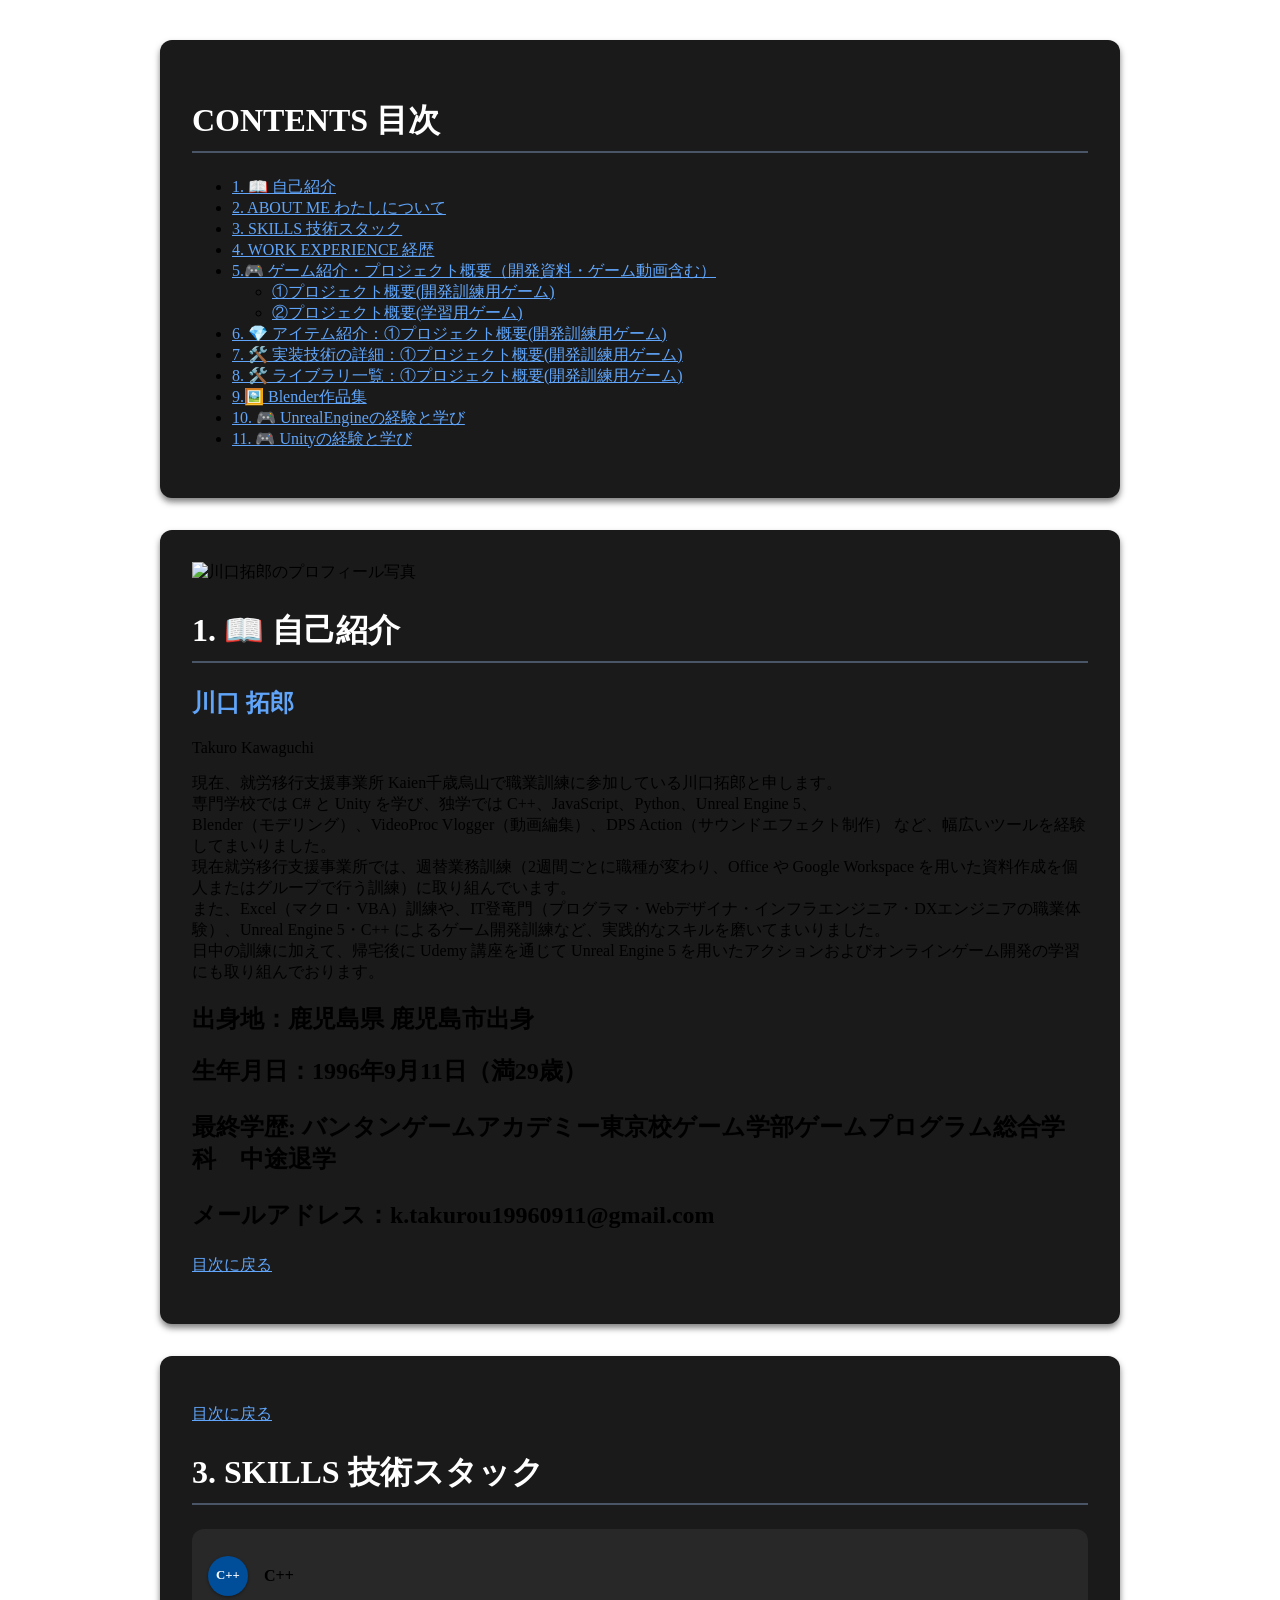
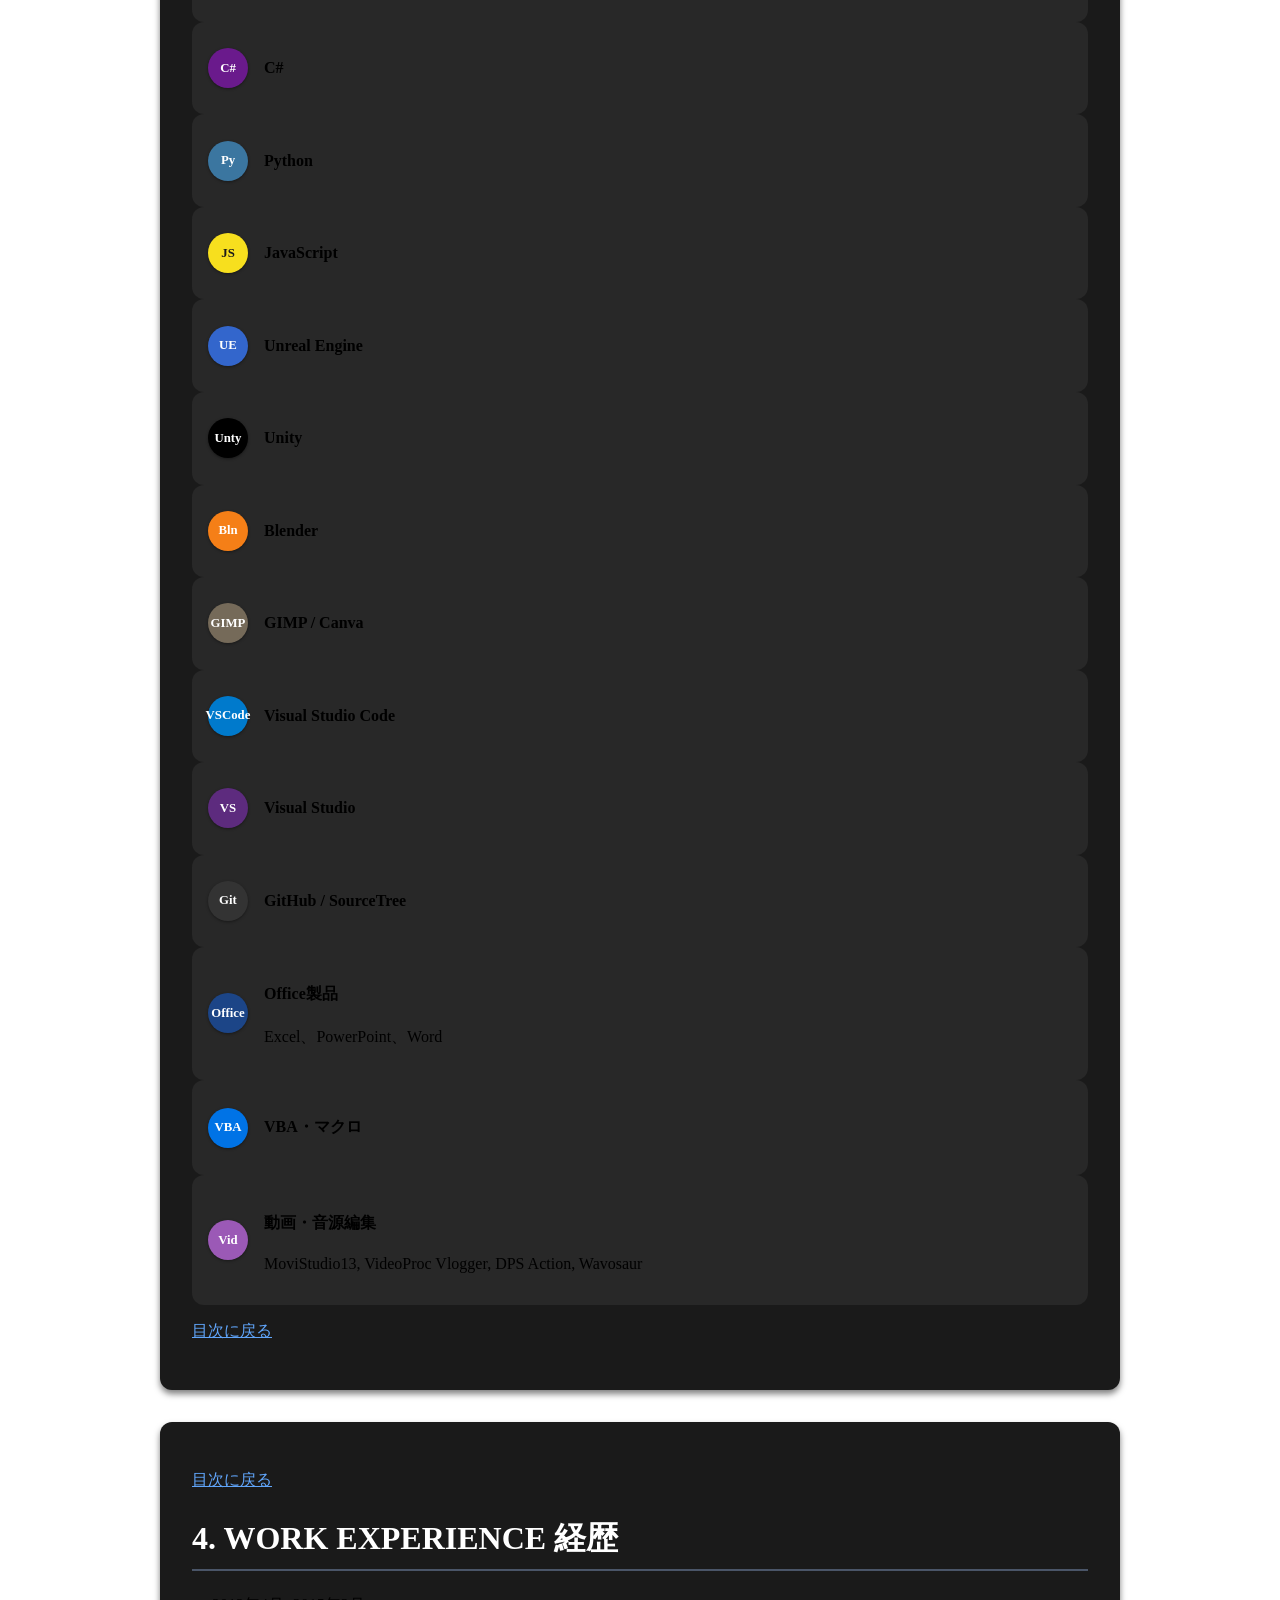
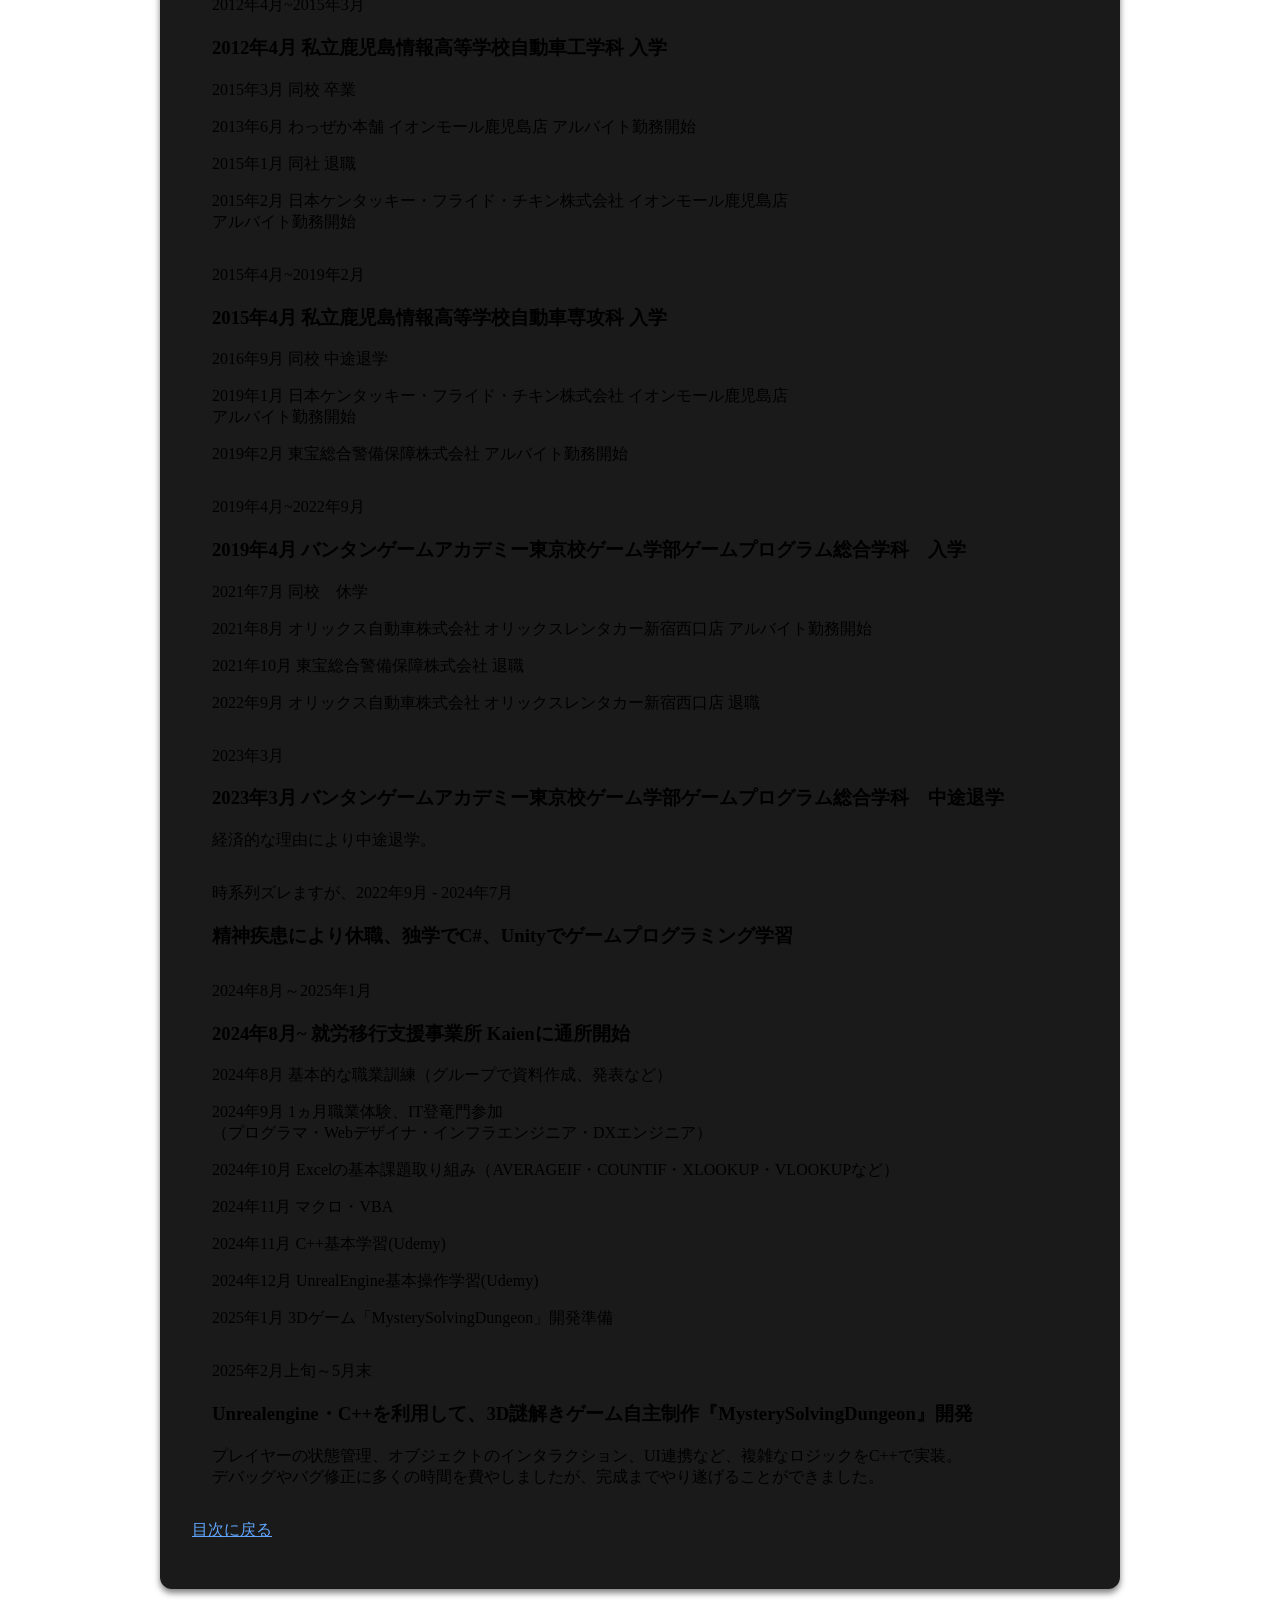
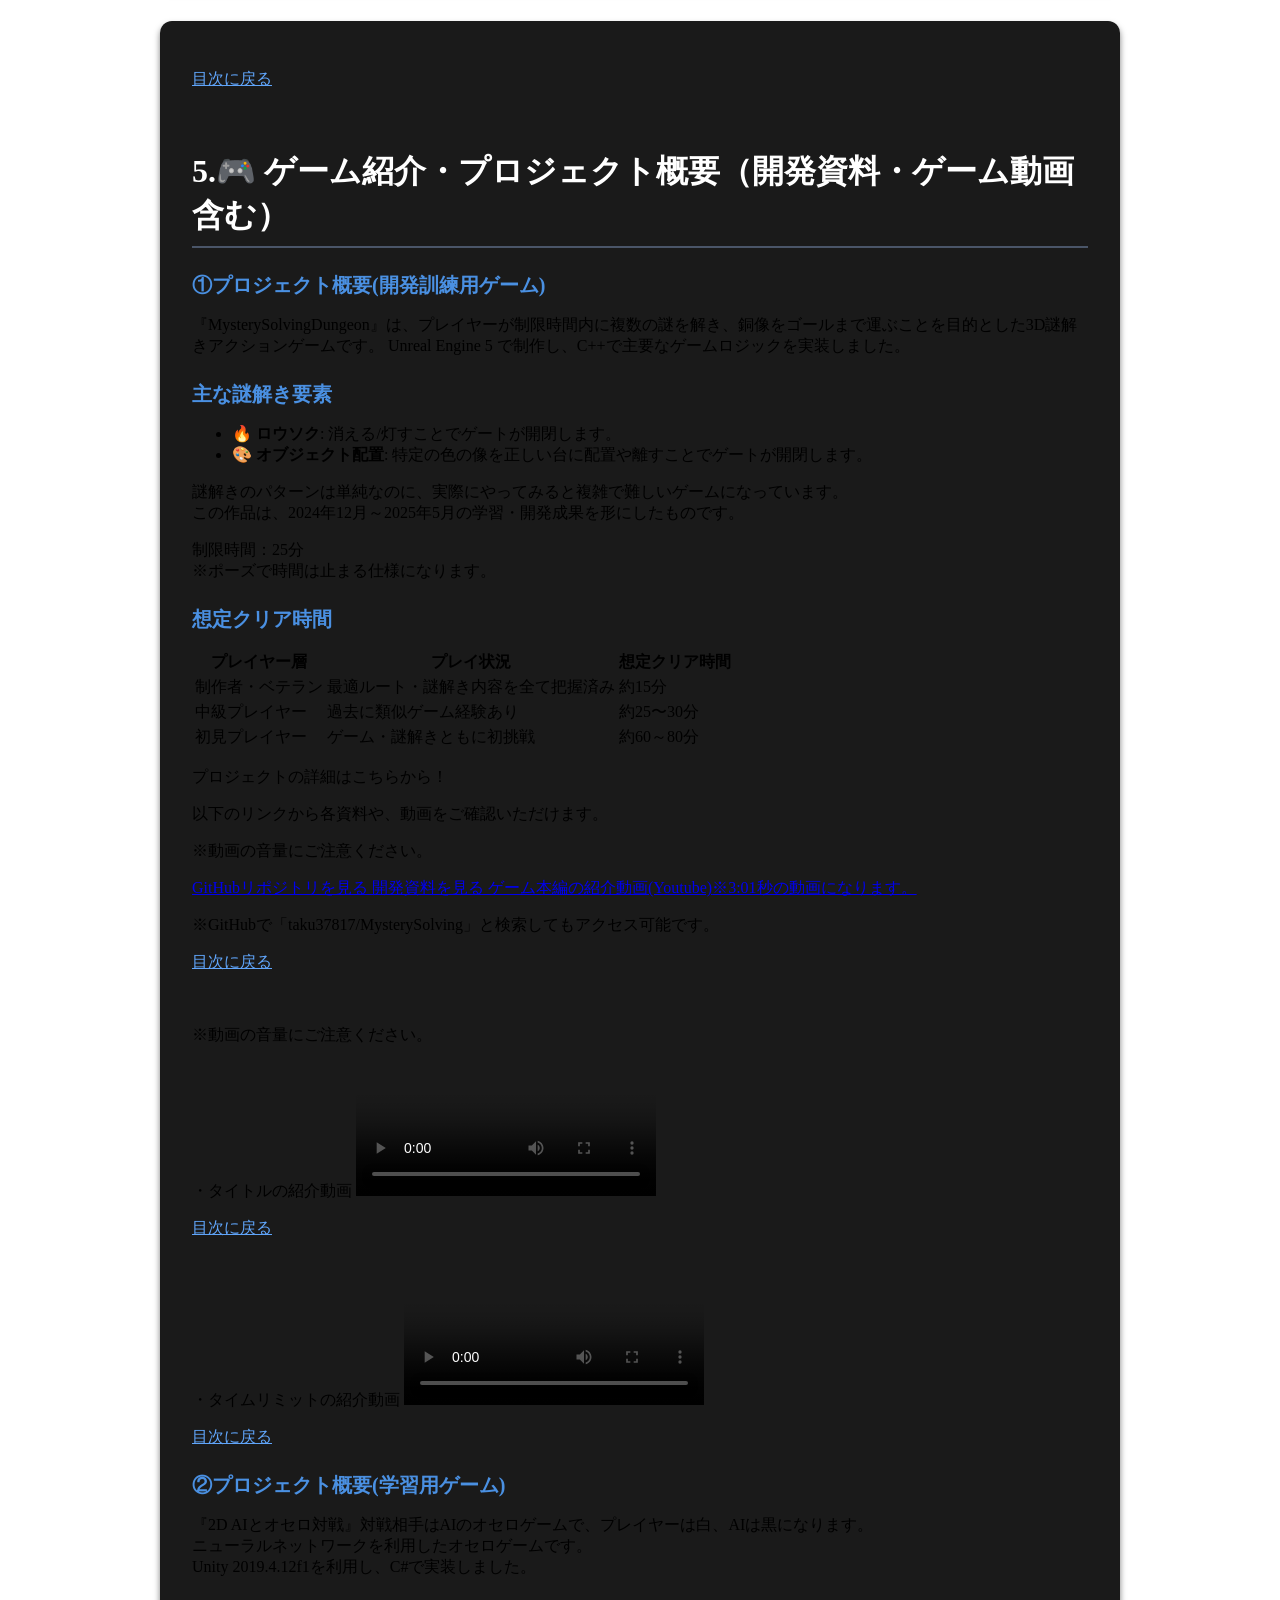
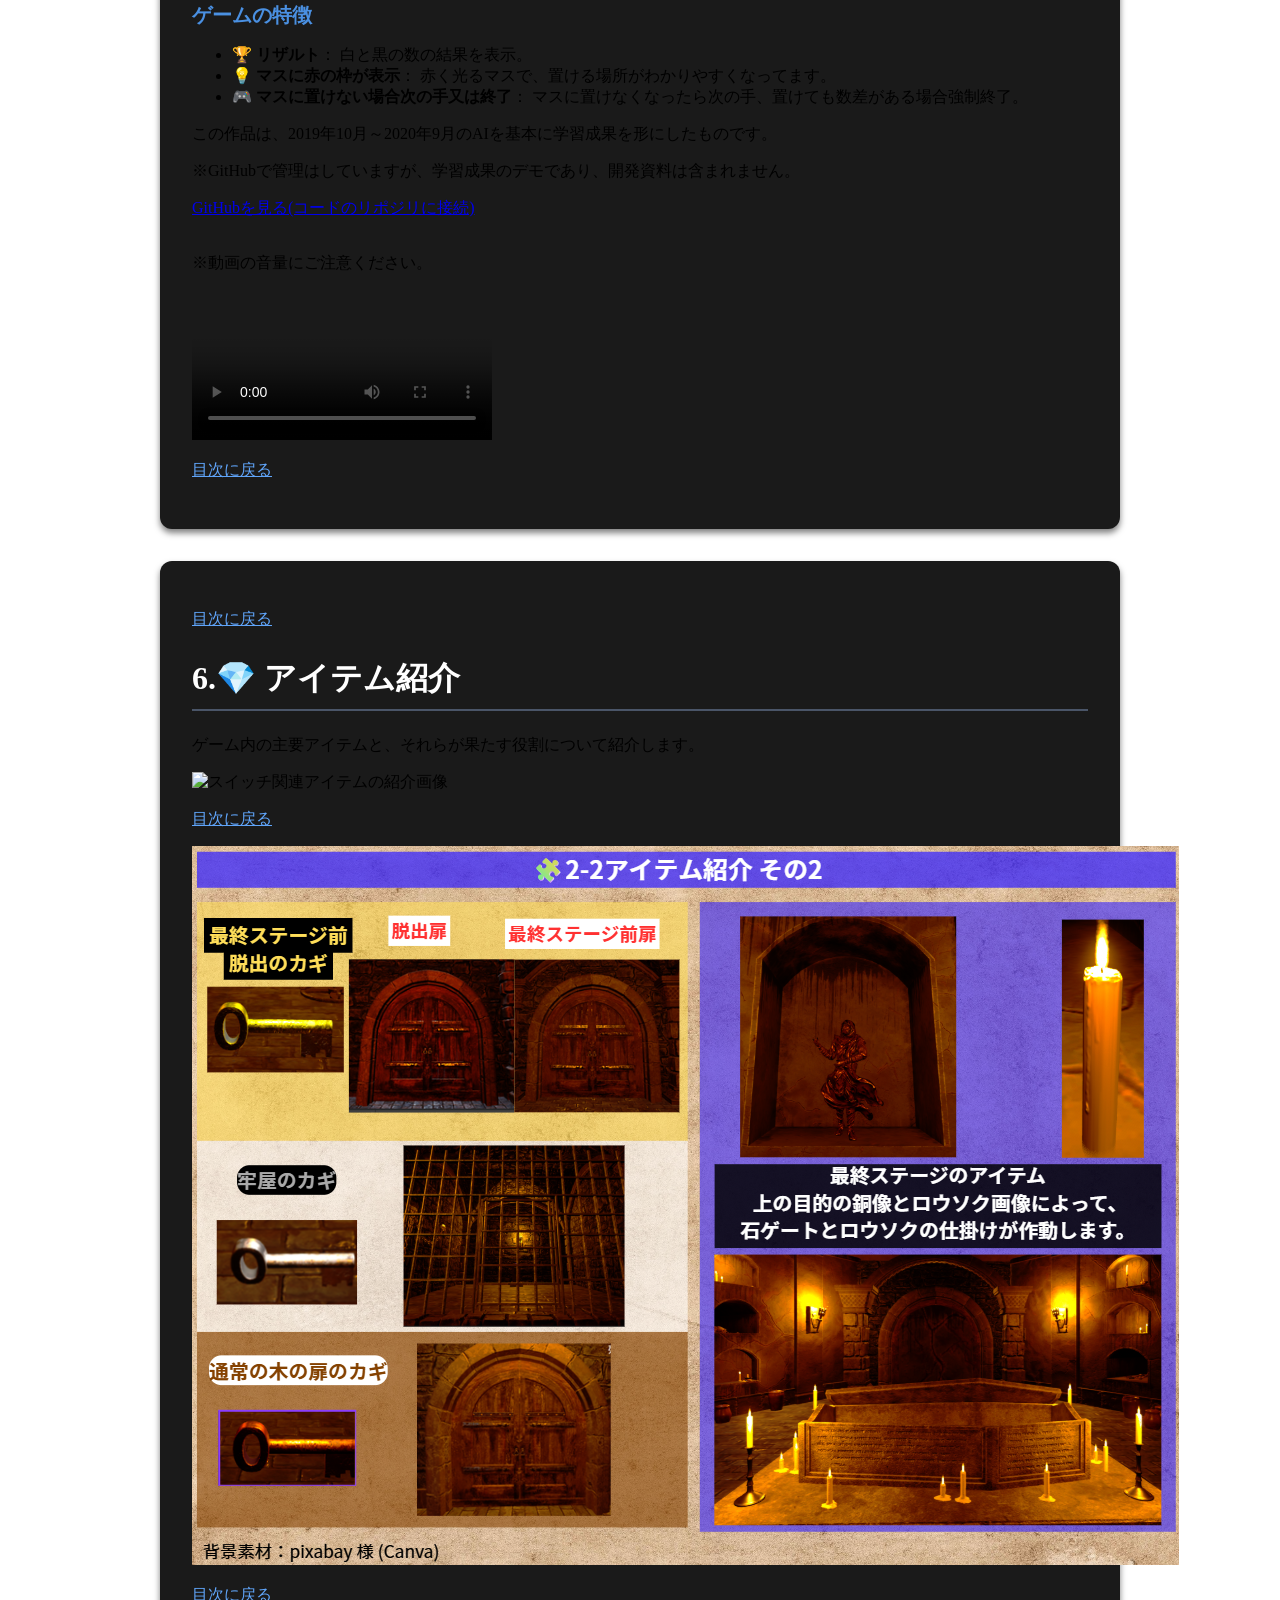
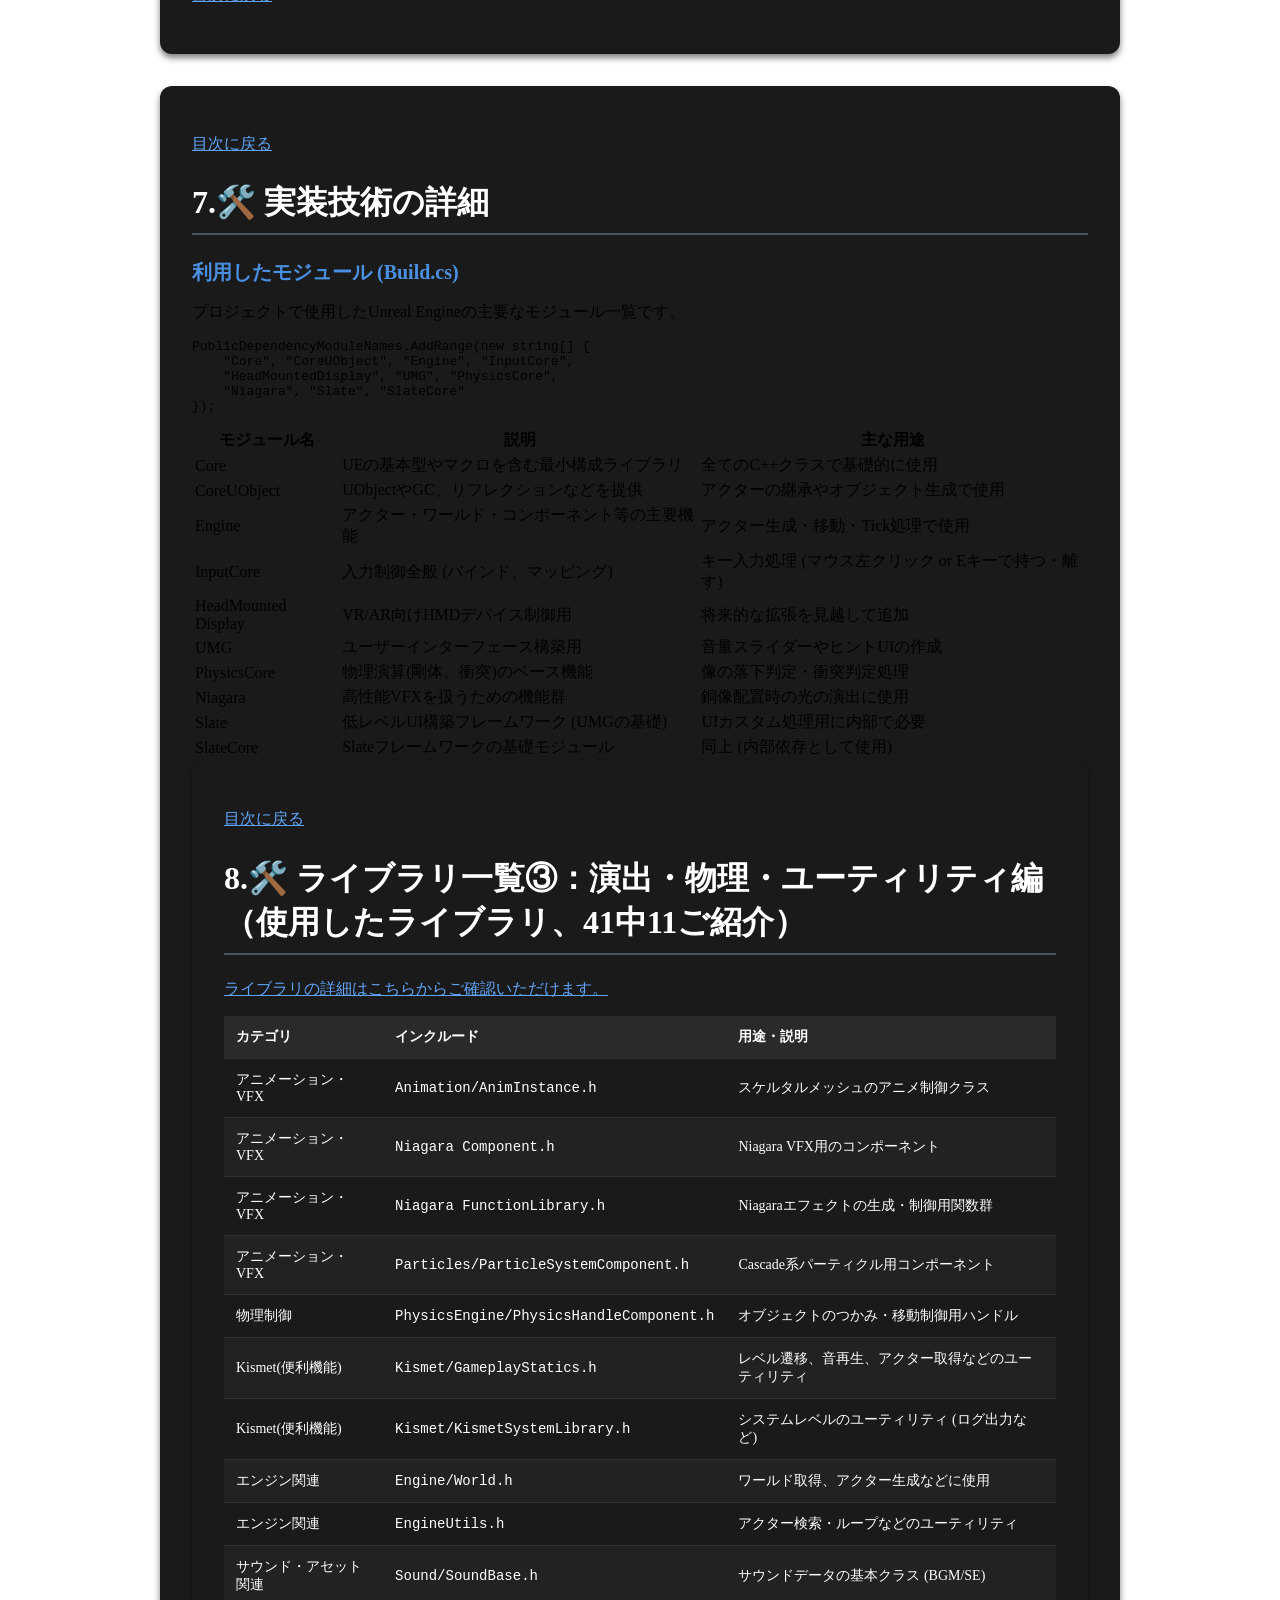
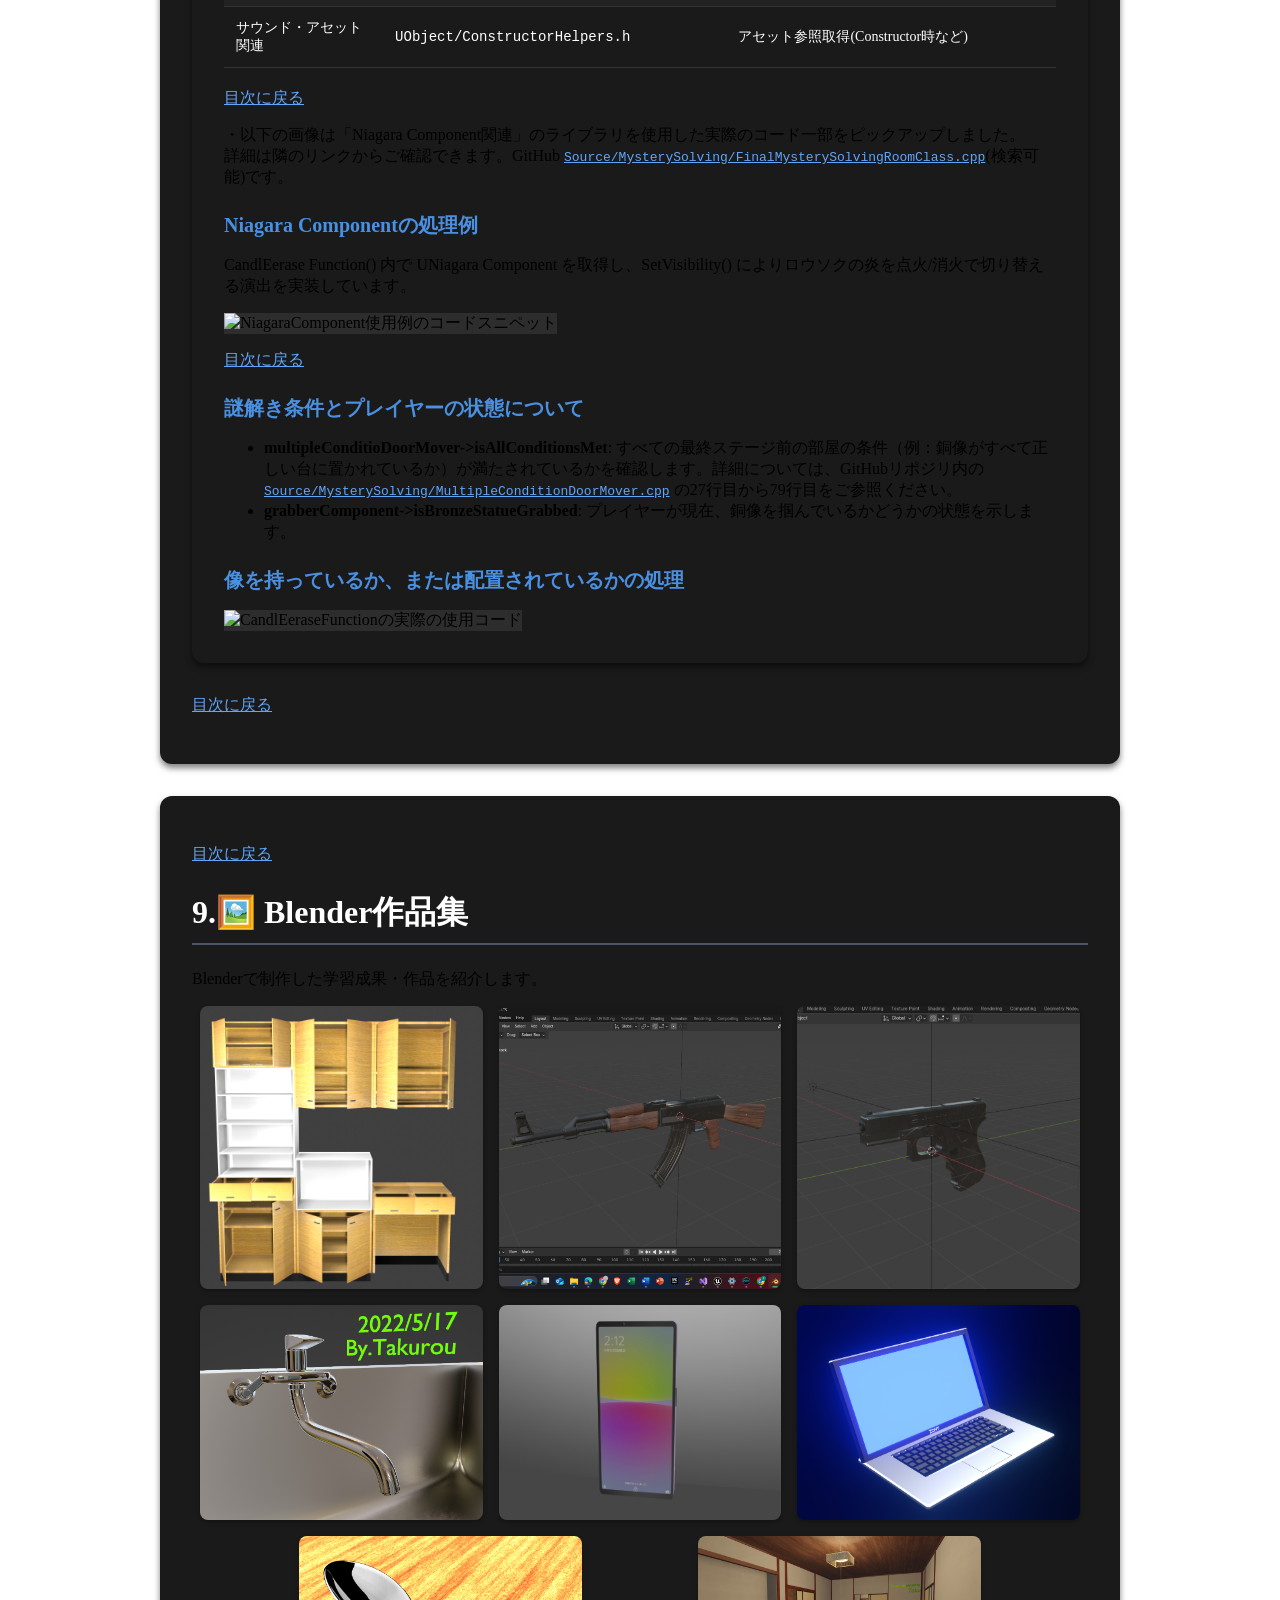
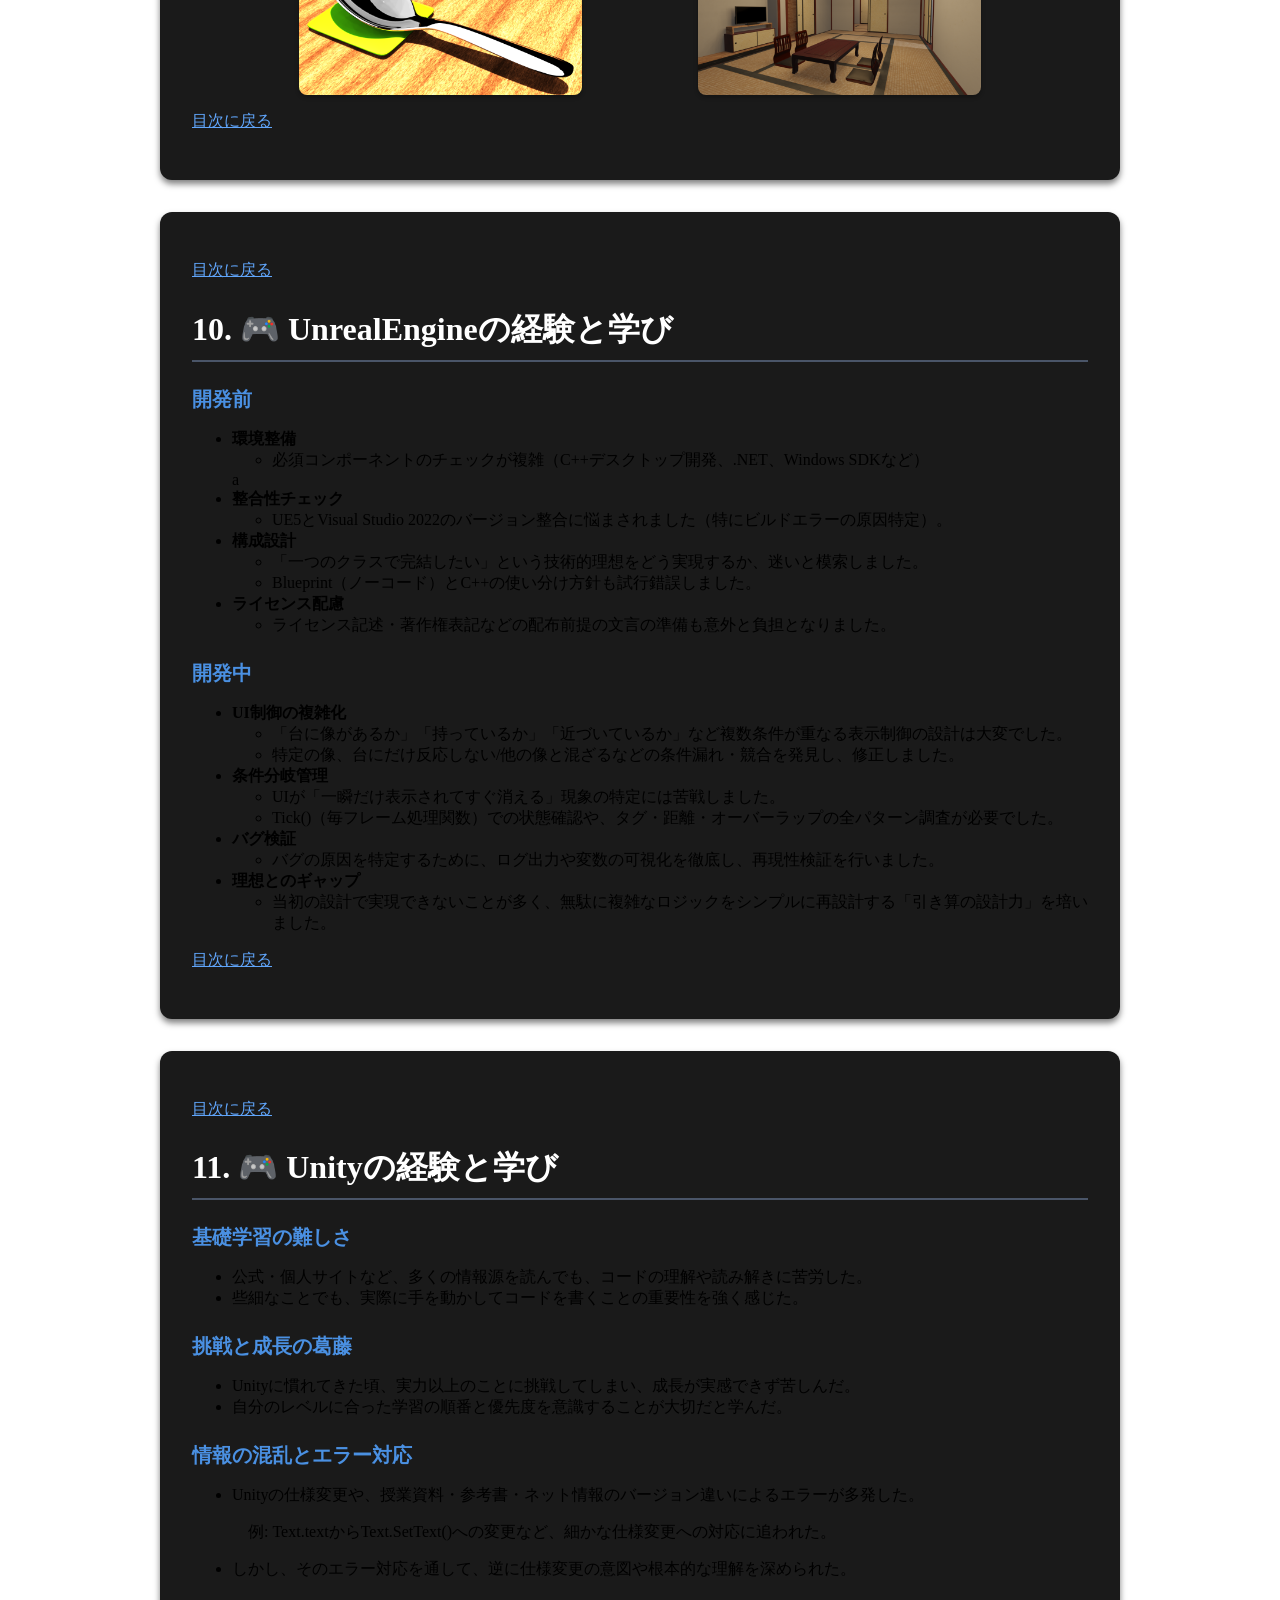
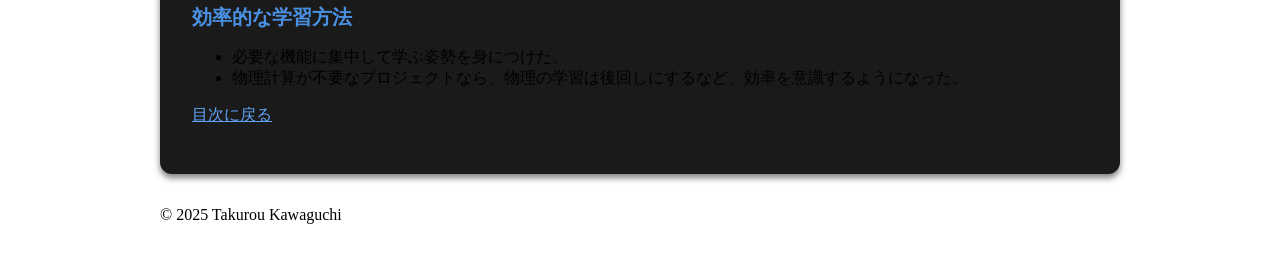
==== commit 409ad1d4: "Update index.html" ====
--- a/index.html
+++ b/index.html
@@ -299,8 +299,8 @@
             <a href="開発資料について.html" target="_blank" class="inline-block bg-gray-600 hover:bg-gray-500 text-white font-bold py-2 px-4 rounded transition-colors duration-300">
                 開発資料を見る
             </a>
-            <a href="https://youtu.be/3bIwBExL8jI" target="_blank" class="inline-block bg-gray-600 hover:bg-gray-500 text-white font-bold py-2 px-4 rounded transition-colors duration-300">
-                ゲーム本編の紹介動画(Youtube)<span class="text-red-500">※3:25秒の動画になります。</span>
+            <a href="https://youtu.be/nUXyvHBsUBc" target="_blank" class="inline-block bg-gray-600 hover:bg-gray-500 text-white font-bold py-2 px-4 rounded transition-colors duration-300">
+                ゲーム本編の紹介動画(Youtube)<span class="text-red-500">※3:01秒の動画になります。</span>
             </a>
             <p class="mt-2 text-sm text-gray-500">※GitHubで「taku37817/MysterySolving」と検索してもアクセス可能です。</p>
             
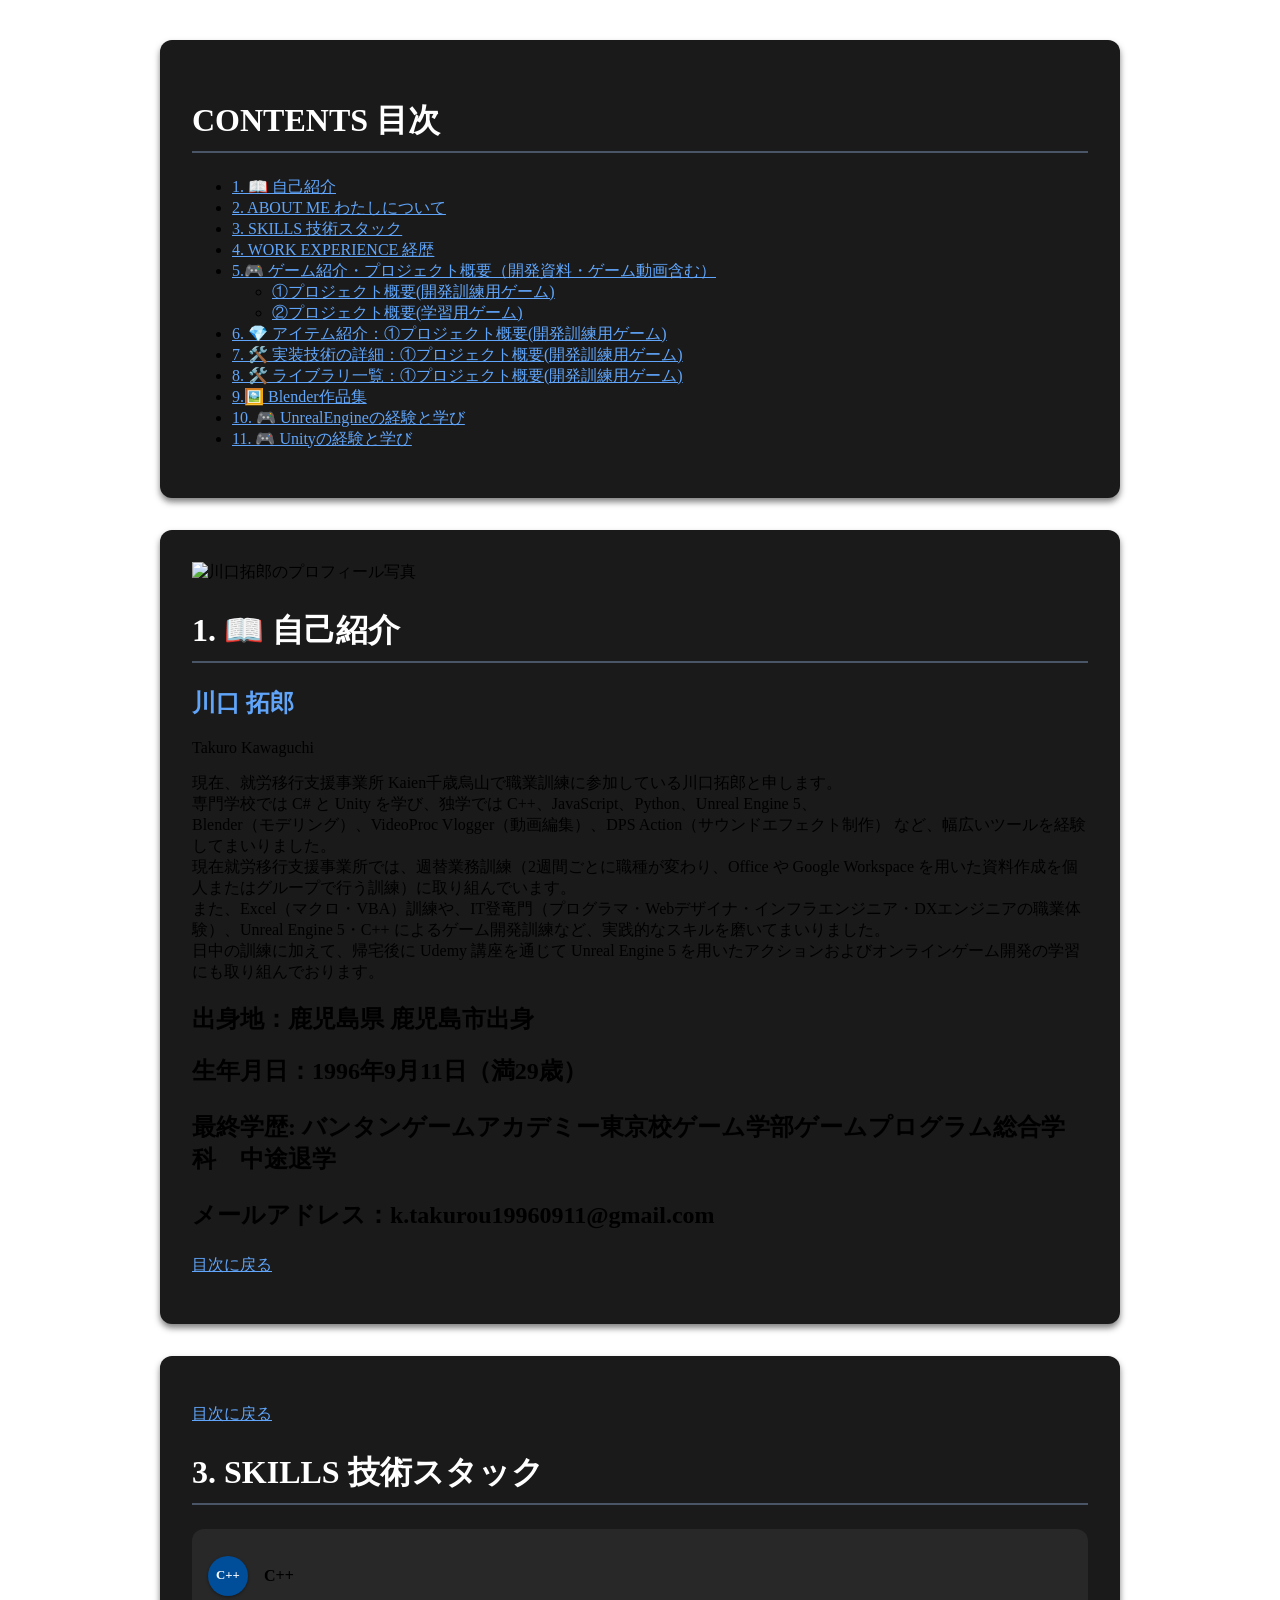
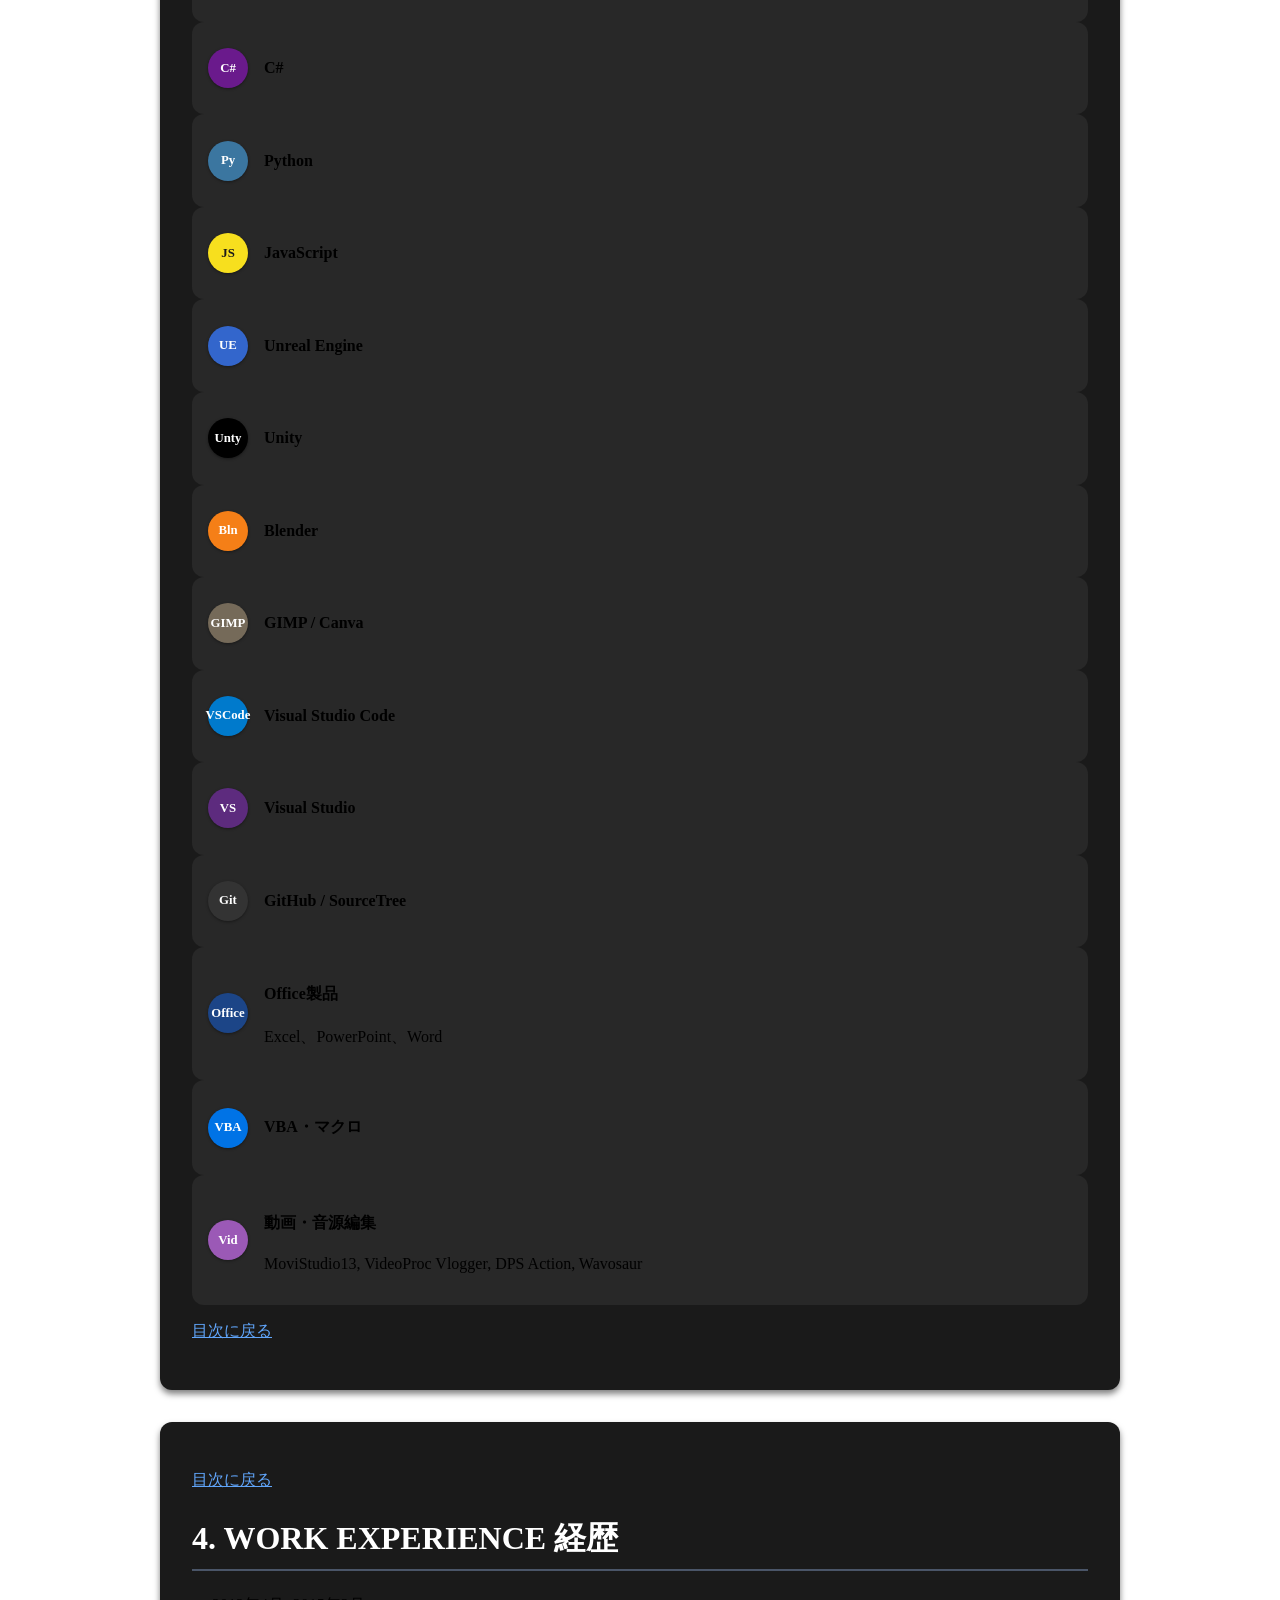
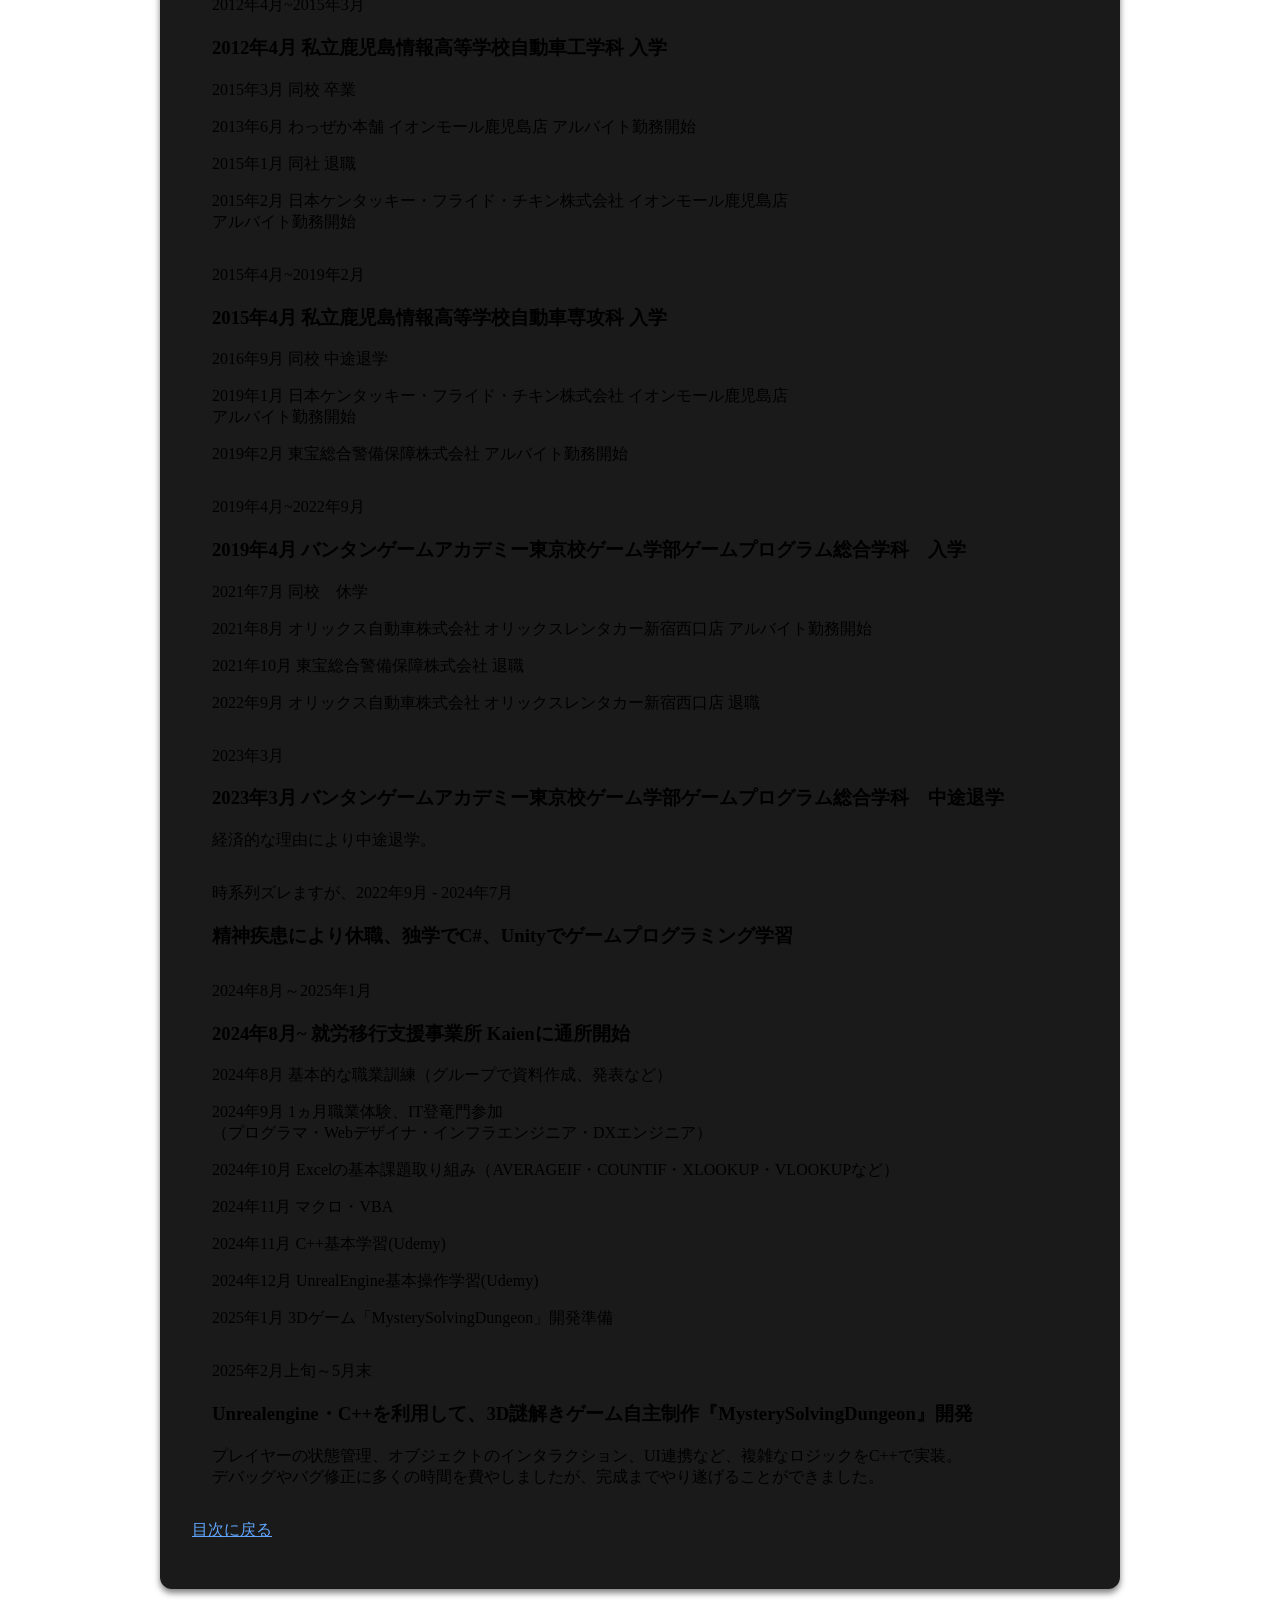
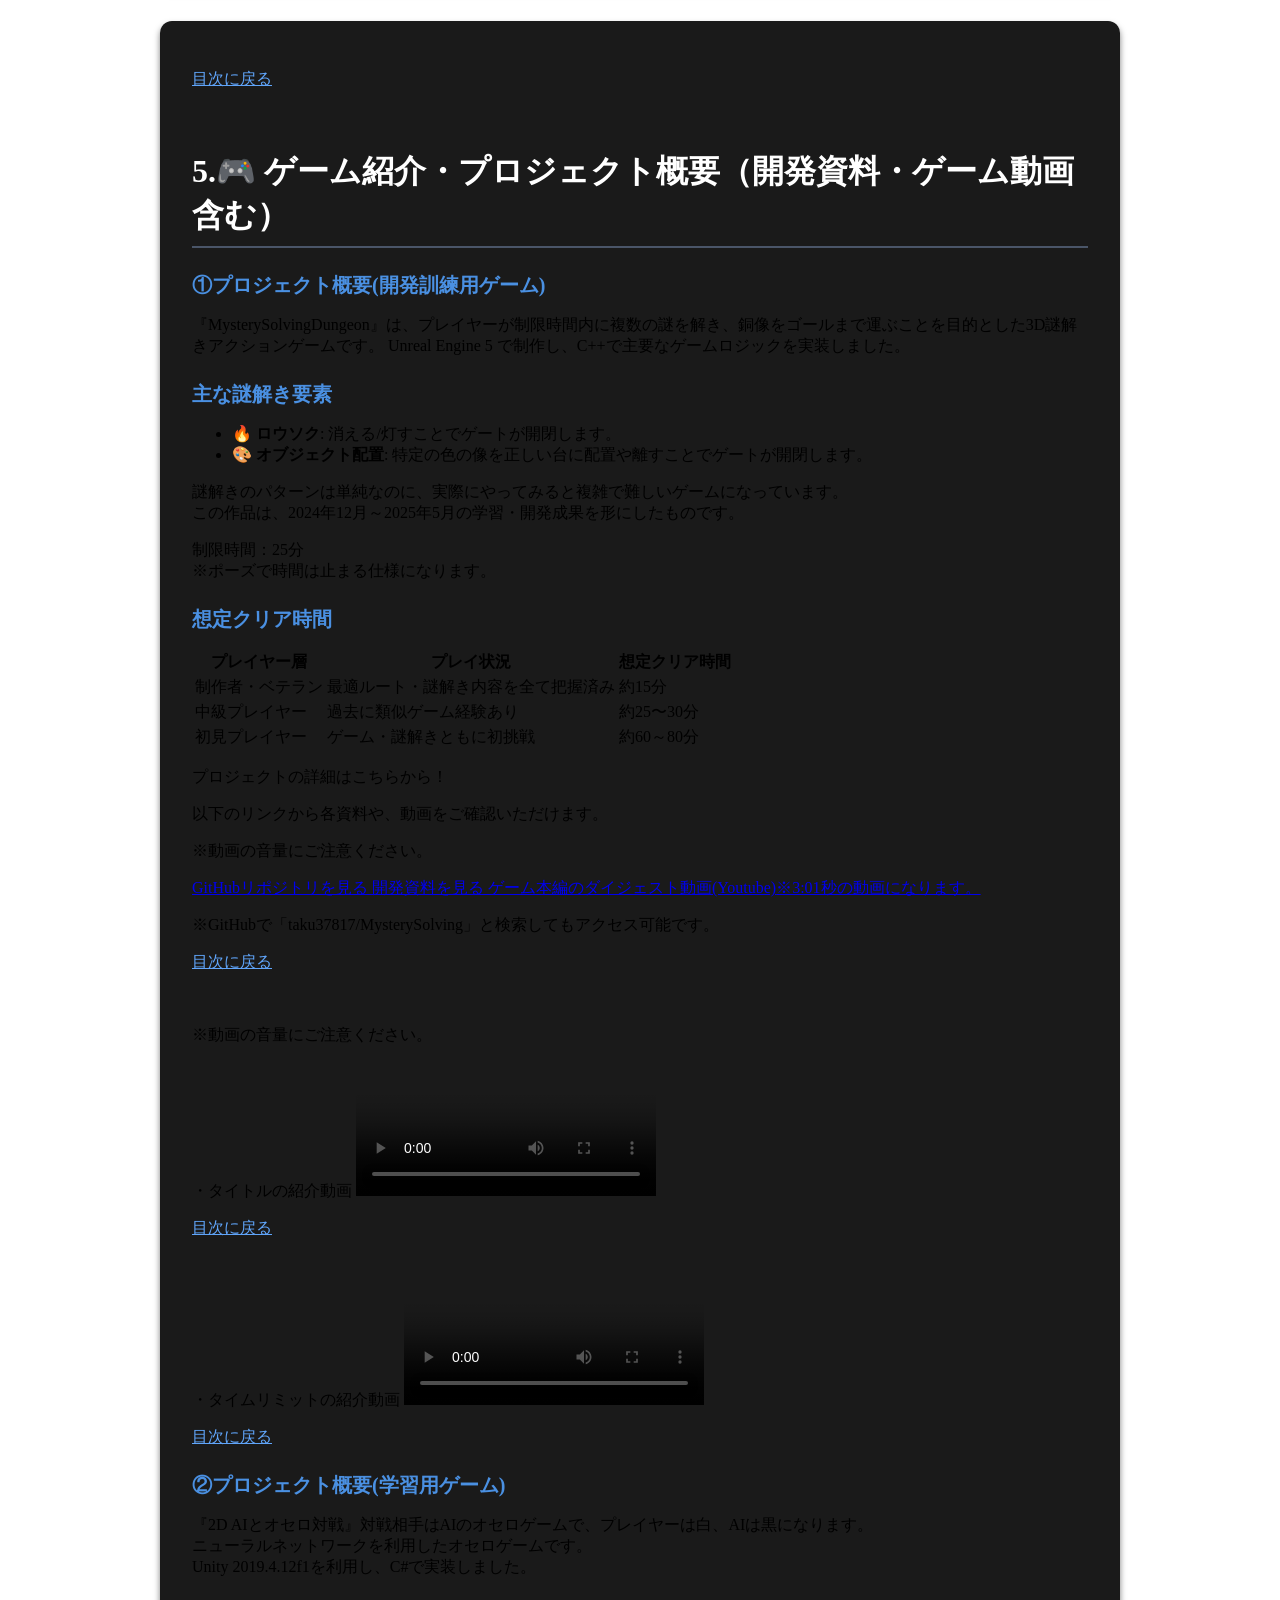
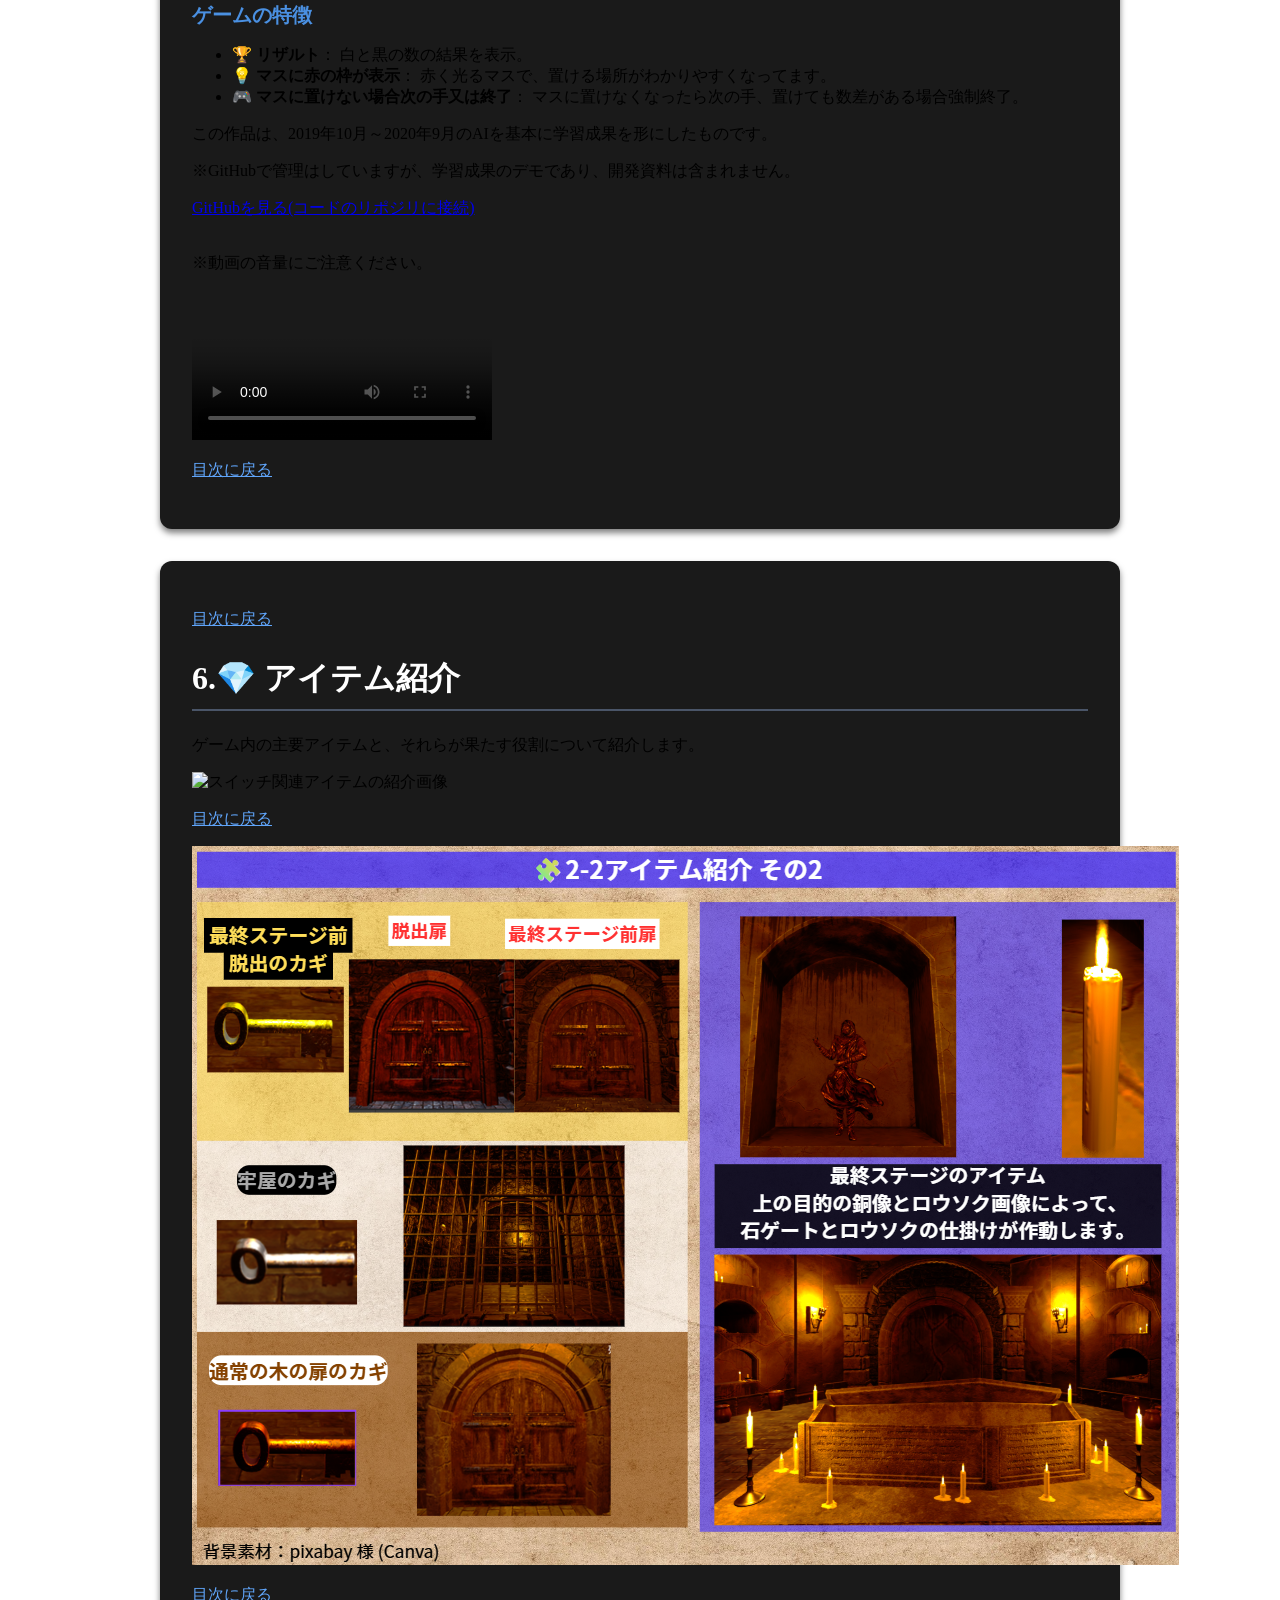
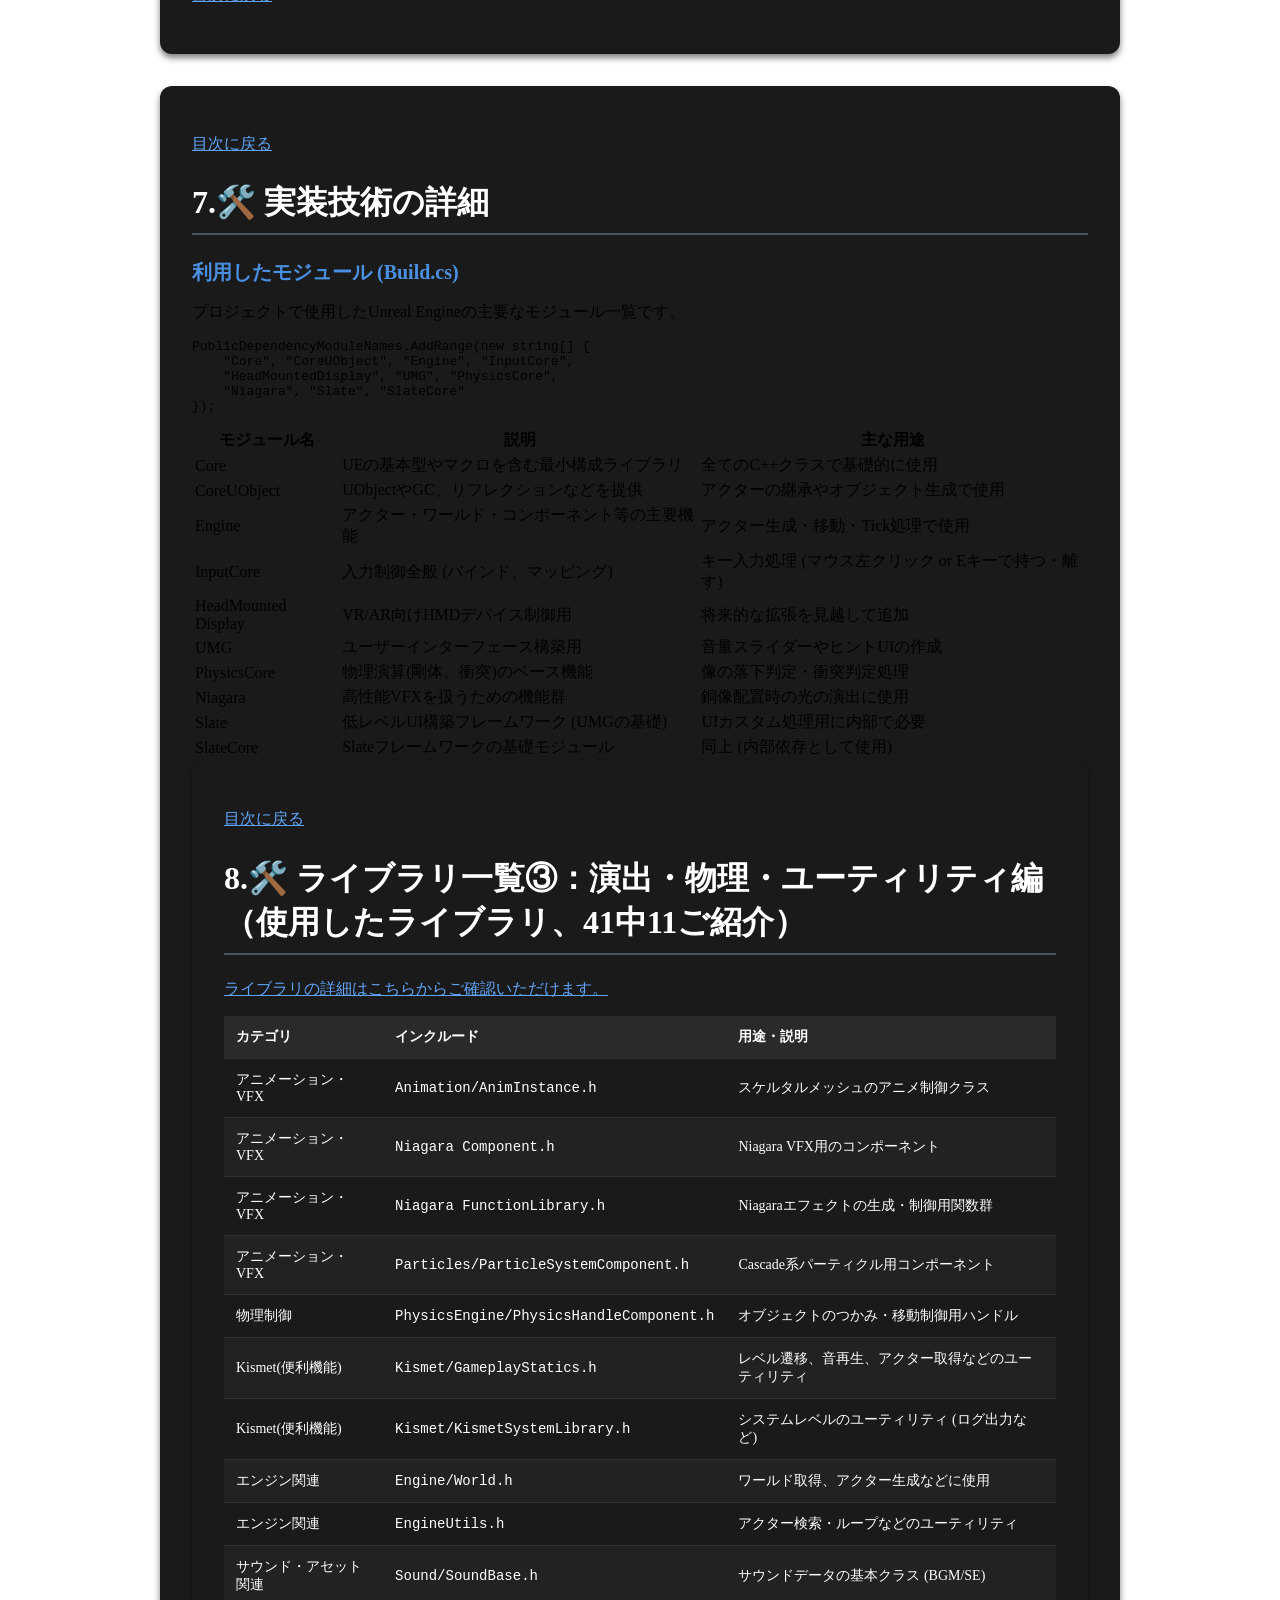
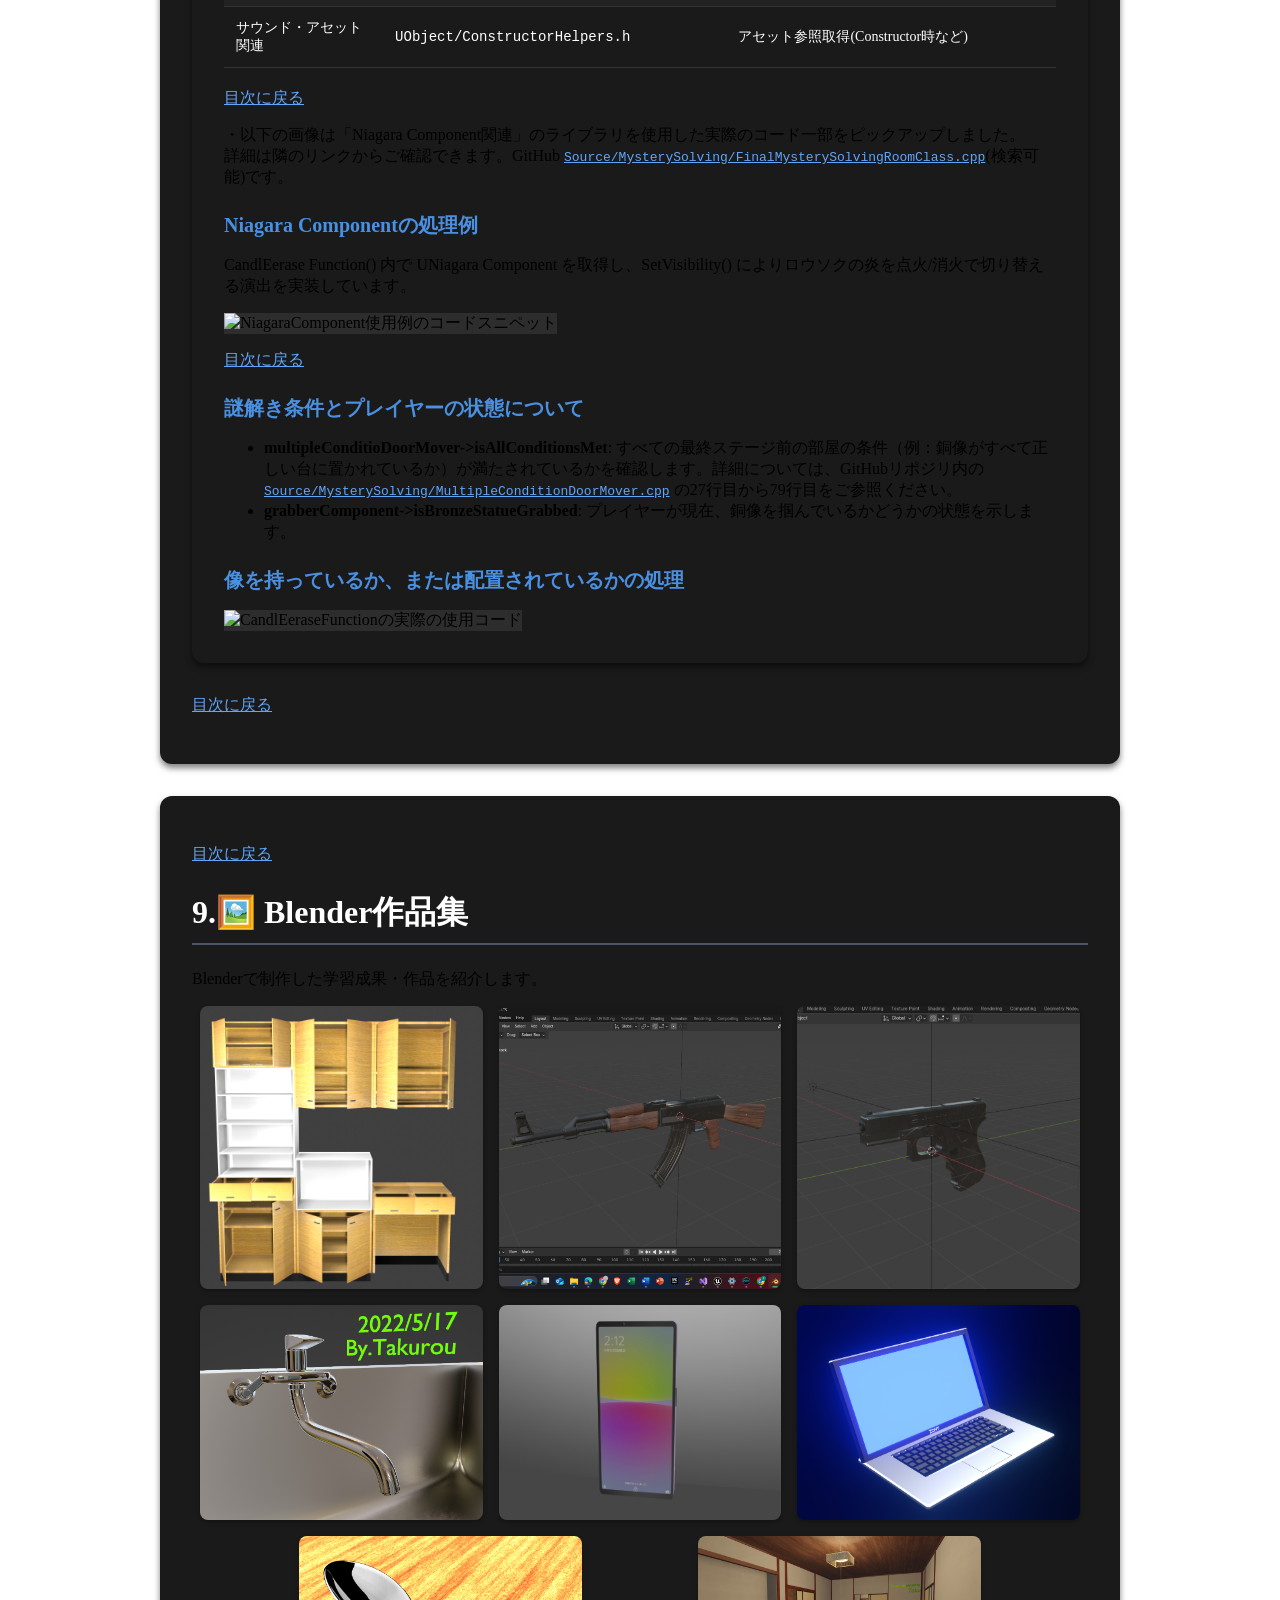
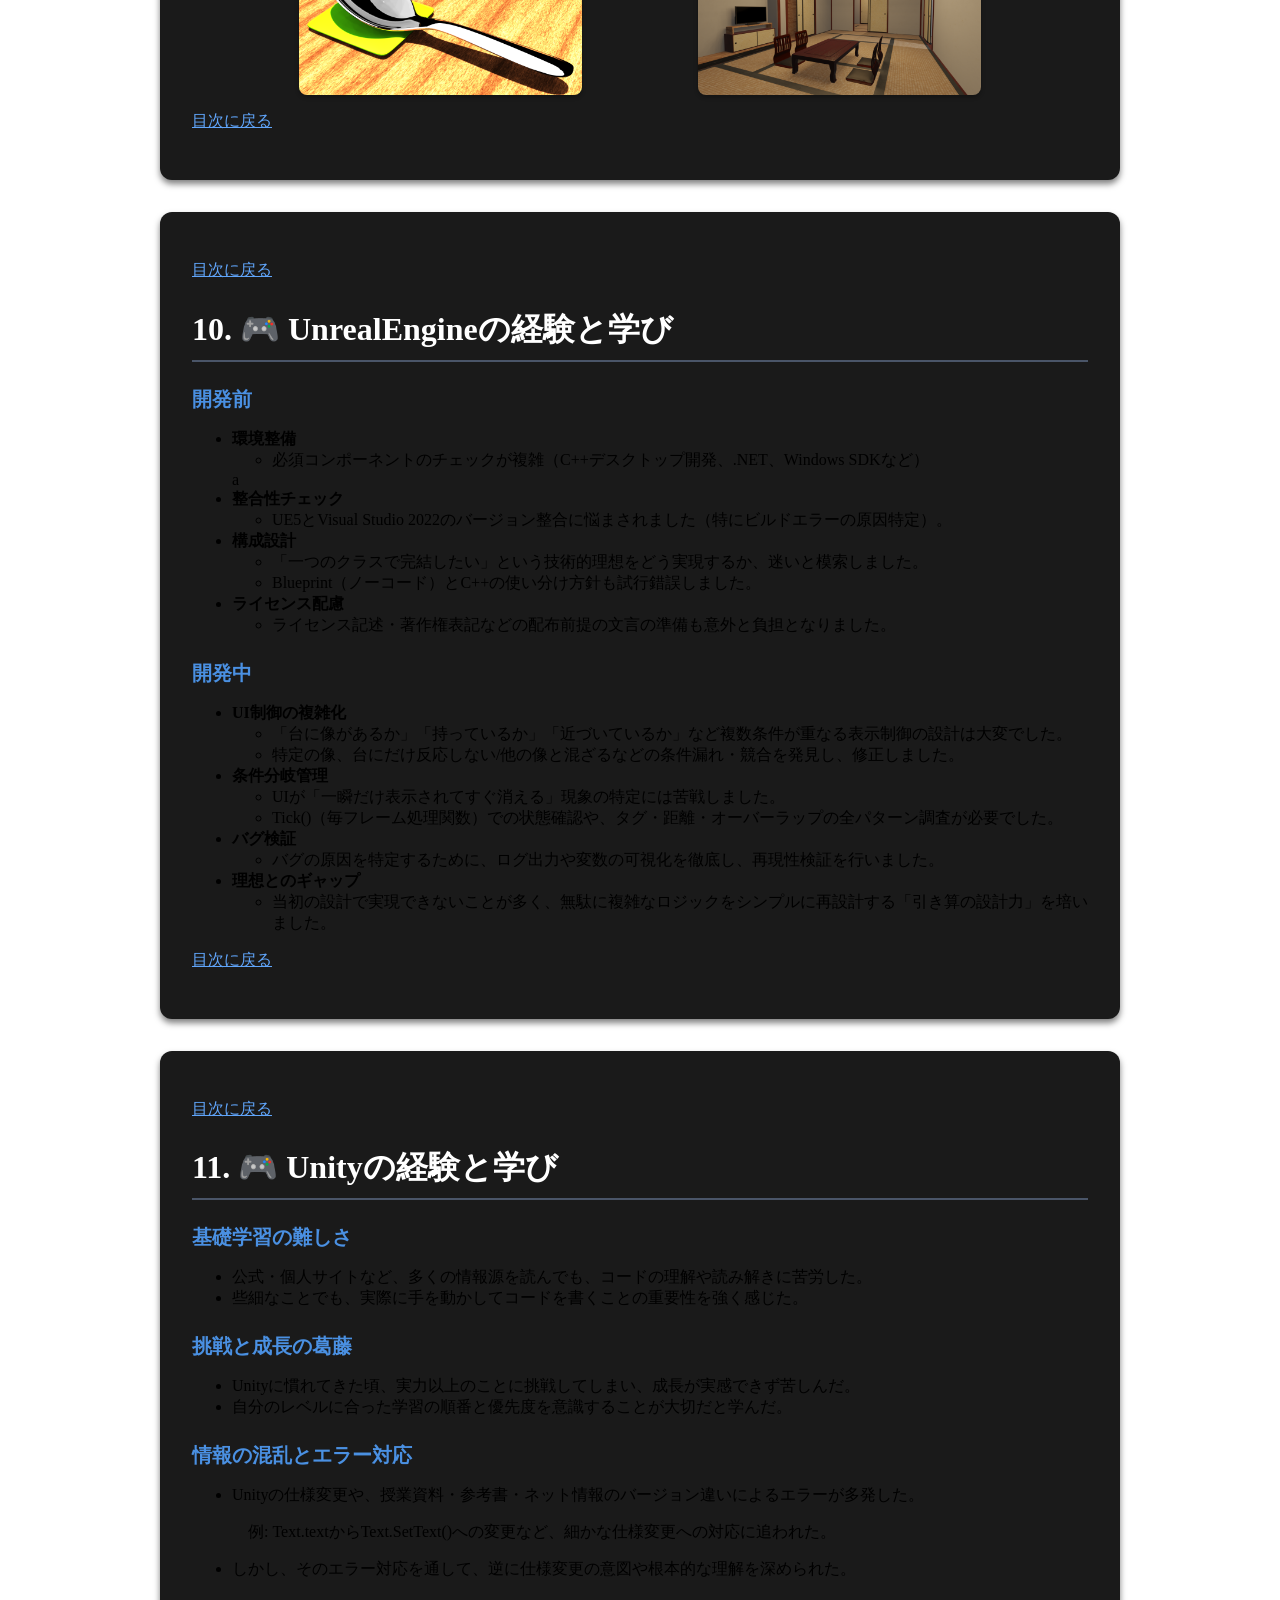
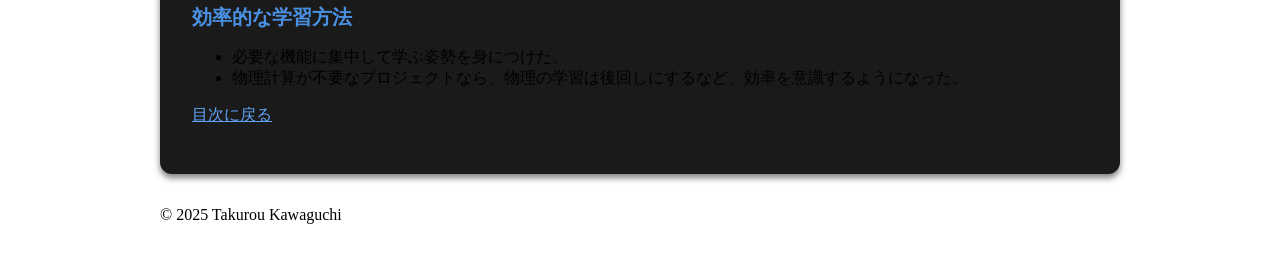
==== commit b19a9d05: "Update video description in index.html" ====
--- a/index.html
+++ b/index.html
@@ -300,7 +300,7 @@
                 開発資料を見る
             </a>
             <a href="https://youtu.be/nUXyvHBsUBc" target="_blank" class="inline-block bg-gray-600 hover:bg-gray-500 text-white font-bold py-2 px-4 rounded transition-colors duration-300">
-                ゲーム本編の紹介動画(Youtube)<span class="text-red-500">※3:01秒の動画になります。</span>
+                ゲーム本編のダイジェスト動画(Youtube)<span class="text-red-500">※3:01秒の動画になります。</span>
             </a>
             <p class="mt-2 text-sm text-gray-500">※GitHubで「taku37817/MysterySolving」と検索してもアクセス可能です。</p>
             
